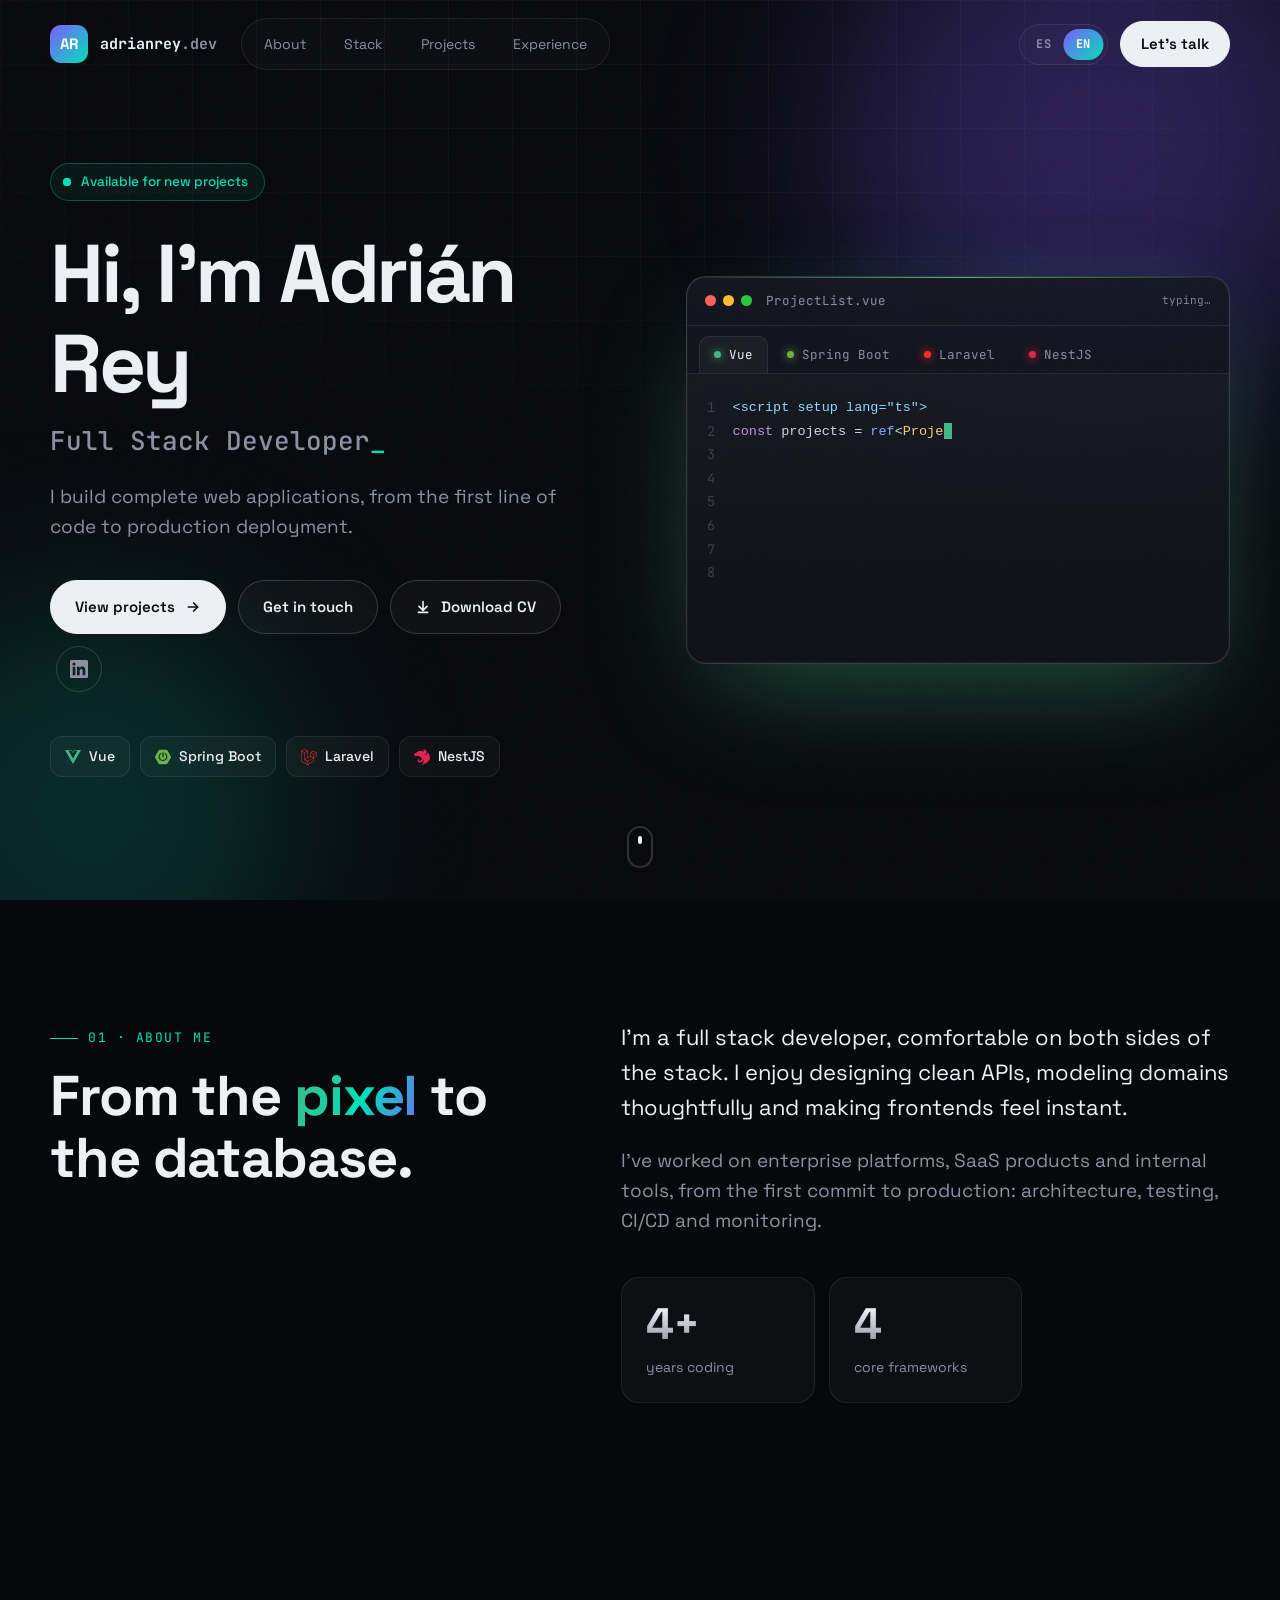
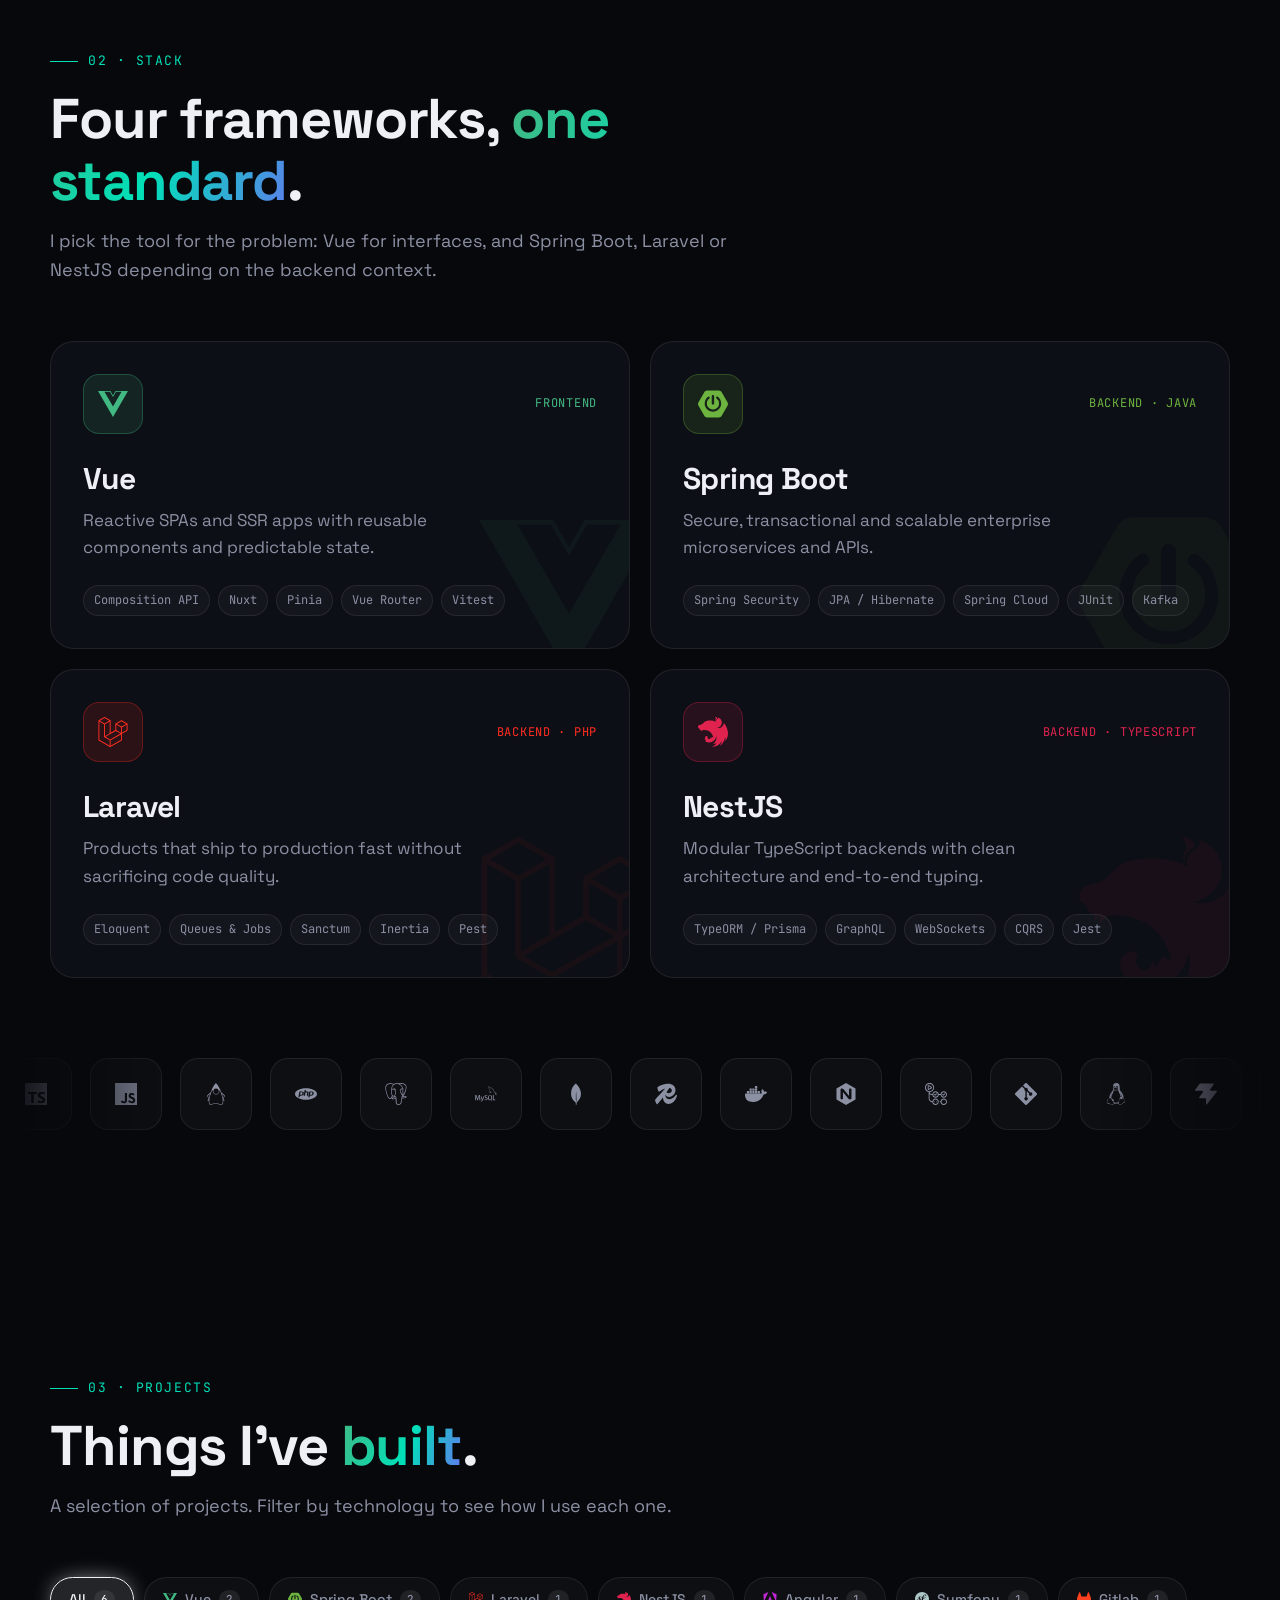
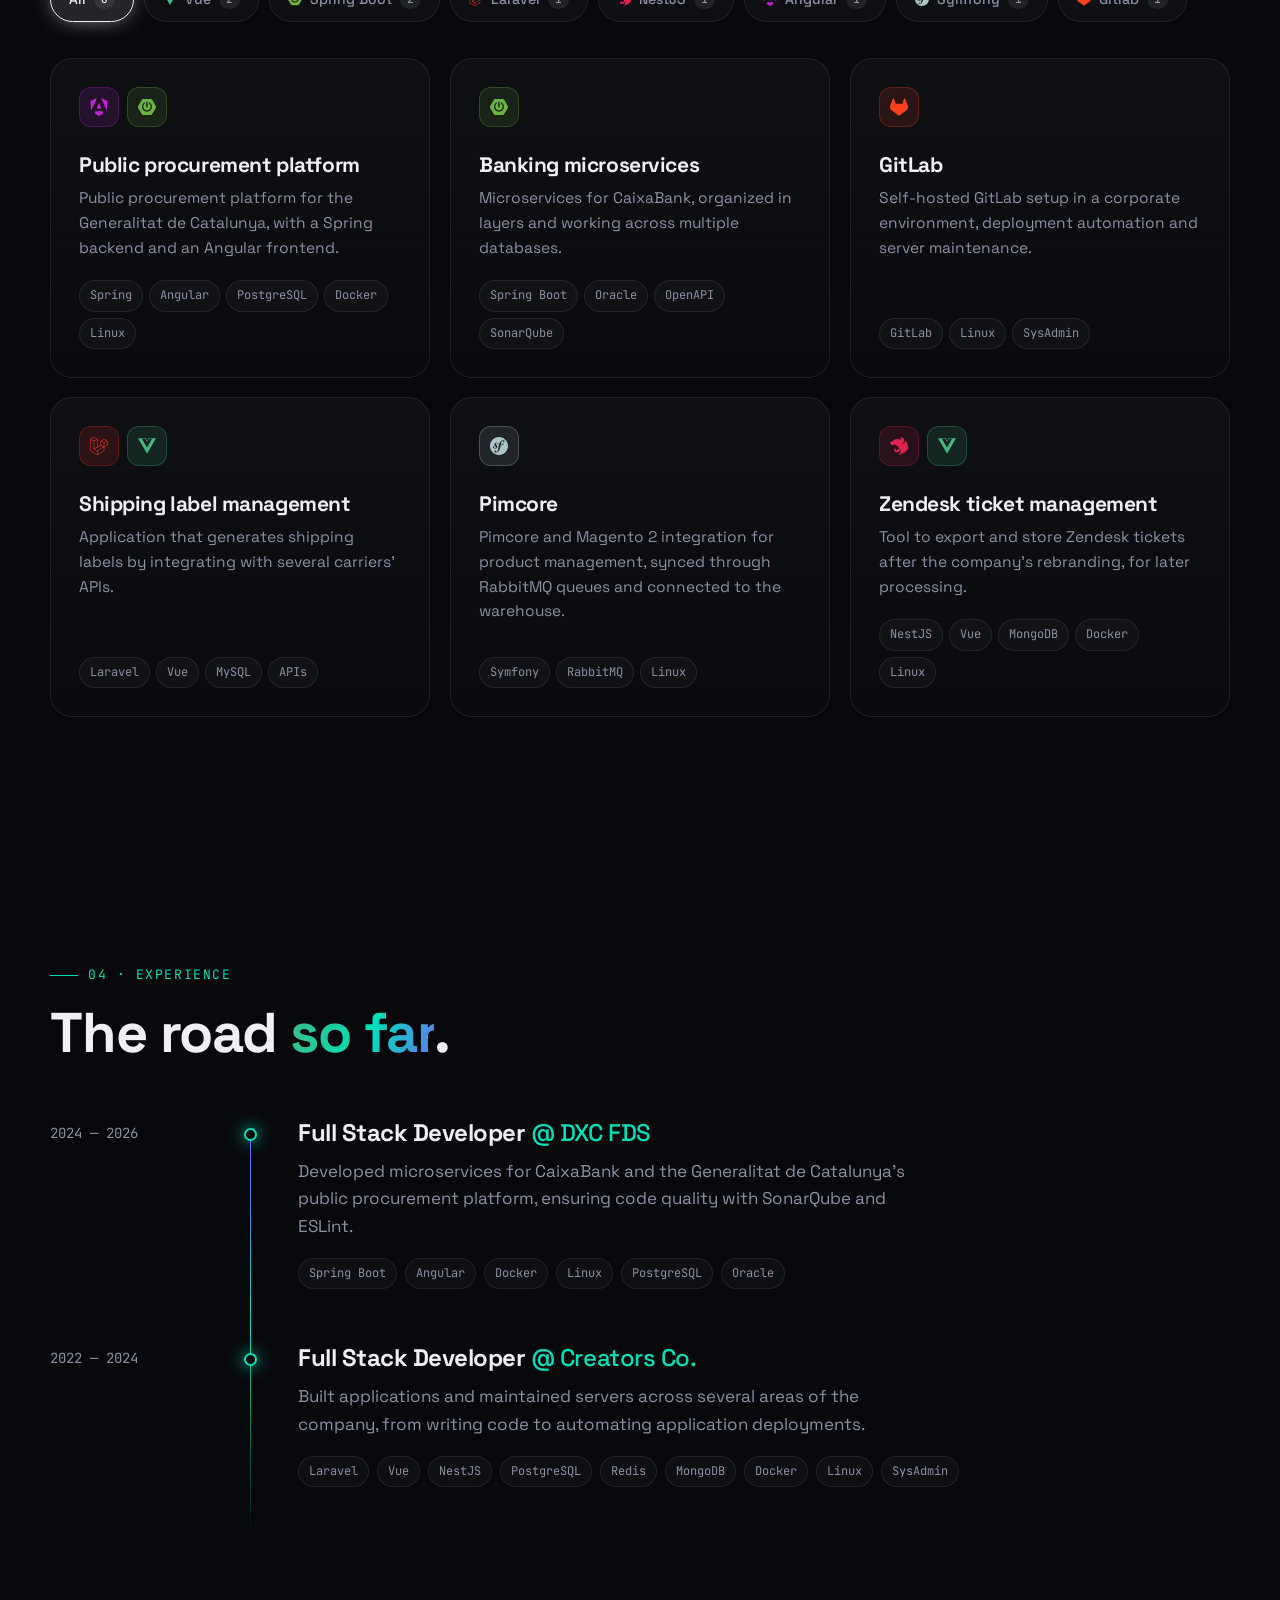
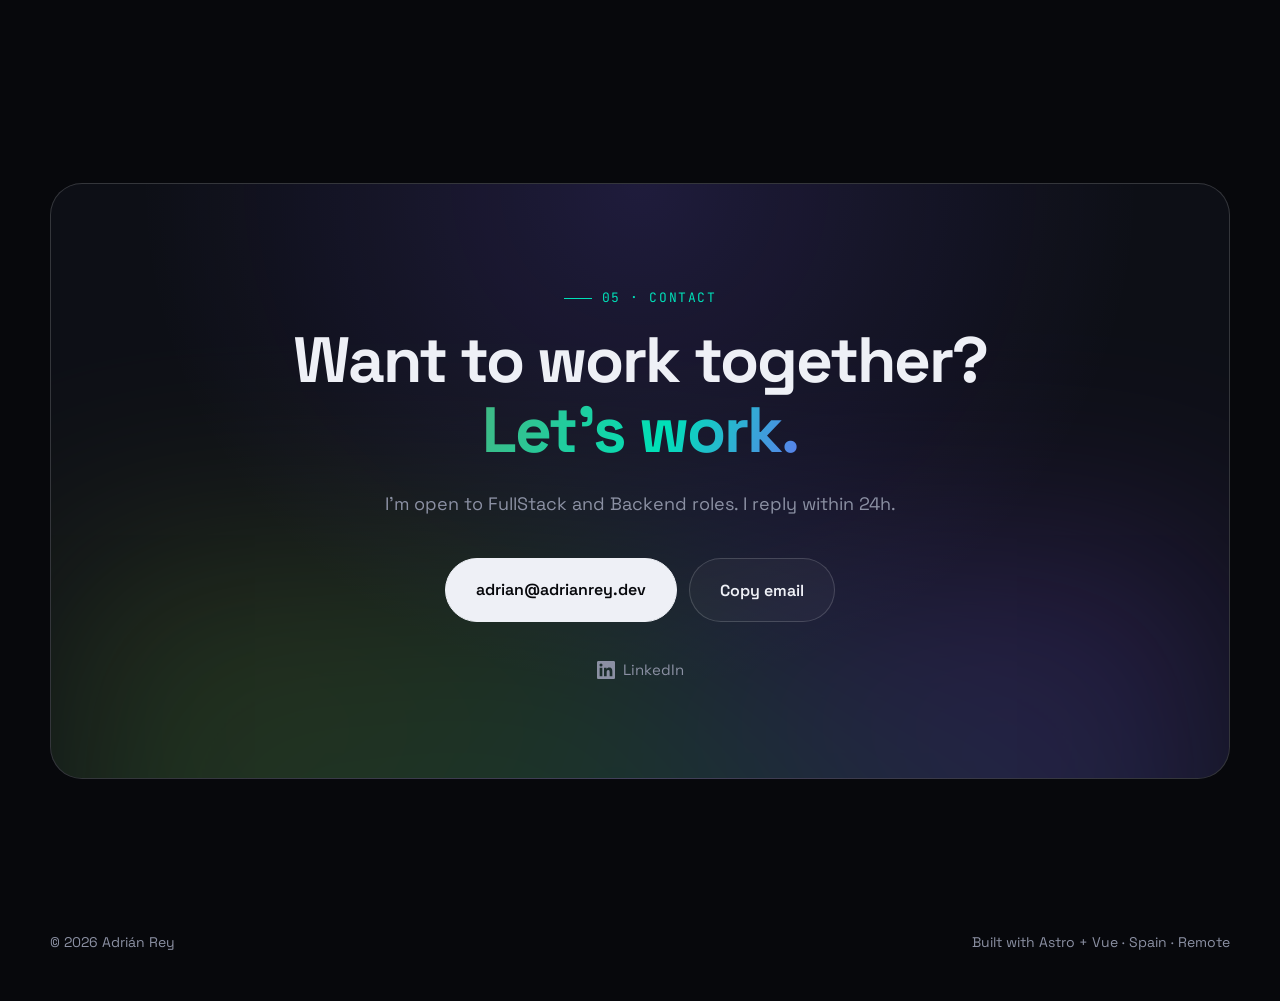
==== en/index.html @ 089e09b4 "nuevo portfolio" ====
<!DOCTYPE html><html lang="en" data-astro-cid-ju4pidww><head><meta charset="utf-8"><meta name="viewport" content="width=device-width, initial-scale=1"><meta name="description" content="I build complete web applications, from the first line of code to production deployment."><meta name="theme-color" content="#07080c"><meta property="og:title" content="Adrián Rey — Full Stack Developer"><meta property="og:description" content="I build complete web applications, from the first line of code to production deployment."><meta property="og:type" content="website"><meta property="og:locale" content="en_US"><link rel="alternate" hreflang="es" href="http://localhost:4321/"><link rel="alternate" hreflang="en" href="http://localhost:4321/en/"><link rel="alternate" hreflang="x-default" href="http://localhost:4321/"><link rel="icon" type="image/svg+xml" href="/favicon.svg"><link rel="preconnect" href="https://fonts.googleapis.com"><link rel="preconnect" href="https://fonts.gstatic.com" crossorigin><link href="https://fonts.googleapis.com/css2?family=JetBrains+Mono:wght@400;500;700&family=Space+Grotesk:wght@400;500;600;700&display=swap" rel="stylesheet"><meta name="generator" content="Astro v7.3.5"><title>Adrián Rey — Full Stack Developer</title><link rel="stylesheet" href="/_astro/_..Btr5qTK5.css"></head><body data-astro-cid-ju4pidww><div class="bg-grid" aria-hidden="true" data-astro-cid-ju4pidww></div><div class="cursor-glow" aria-hidden="true" data-astro-cid-ju4pidww></div><div class="noise" aria-hidden="true" data-astro-cid-ju4pidww></div><header class="nav" data-astro-cid-wpvy4v7s><div class="container nav-inner" data-astro-cid-wpvy4v7s><a href="#" class="logo" aria-label="Home" data-astro-cid-wpvy4v7s><span class="logo-mark" data-astro-cid-wpvy4v7s>AR</span><span class="logo-text" data-astro-cid-wpvy4v7s>adrianrey<span data-astro-cid-wpvy4v7s>.dev</span></span></a><nav data-astro-cid-wpvy4v7s><ul class="links" id="nav-links" data-astro-cid-wpvy4v7s><li data-astro-cid-wpvy4v7s><a href="#sobre-mi" data-astro-cid-wpvy4v7s>About</a></li><li data-astro-cid-wpvy4v7s><a href="#stack" data-astro-cid-wpvy4v7s>Stack</a></li><li data-astro-cid-wpvy4v7s><a href="#proyectos" data-astro-cid-wpvy4v7s>Projects</a></li><li data-astro-cid-wpvy4v7s><a href="#experiencia" data-astro-cid-wpvy4v7s>Experience</a></li><li class="mobile-cta" data-astro-cid-wpvy4v7s><a href="#contacto" data-astro-cid-wpvy4v7s>Contact</a></li></ul></nav><div class="nav-right" data-astro-cid-wpvy4v7s><div class="lang-switch" role="group" aria-label="Change language" style="--i: 1" data-astro-cid-wpvy4v7s><span class="lang-indicator" aria-hidden="true" data-astro-cid-wpvy4v7s></span><a href="/" hreflang="es" lang="es" title="Español" class="lang-option" data-astro-cid-wpvy4v7s>ES</a><a href="/en/" hreflang="en" lang="en" title="English" aria-current="true" class="lang-option active" data-astro-cid-wpvy4v7s>EN</a></div><a href="#contacto" class="btn btn-primary nav-cta" data-astro-cid-wpvy4v7s>Let&#39;s talk</a></div><button class="burger" aria-label="Open menu" aria-expanded="false" aria-controls="nav-links" data-astro-cid-wpvy4v7s><span data-astro-cid-wpvy4v7s></span><span data-astro-cid-wpvy4v7s></span></button></div></header><script type="module">var e=document.querySelector(`.nav`),t=e.querySelector(`.burger`),n=()=>e.classList.toggle(`scrolled`,window.scrollY>20);n(),window.addEventListener(`scroll`,n,{passive:!0}),t.addEventListener(`click`,()=>{let n=e.classList.toggle(`open`);t.setAttribute(`aria-expanded`,String(n))}),e.querySelectorAll(`.lang-option`).forEach(e=>e.addEventListener(`click`,()=>{location.hash&&(e.href=e.pathname+location.hash)})),e.querySelectorAll(`.links a`).forEach(n=>n.addEventListener(`click`,()=>{e.classList.remove(`open`),t.setAttribute(`aria-expanded`,`false`)}));</script><main><section class="hero" data-astro-cid-ge2uvauf><div class="orb orb-1" aria-hidden="true" data-astro-cid-ge2uvauf></div><div class="orb orb-2" aria-hidden="true" data-astro-cid-ge2uvauf></div><div class="container hero-grid" data-astro-cid-ge2uvauf><div class="hero-copy" data-astro-cid-ge2uvauf><span class="badge reveal" data-astro-cid-ge2uvauf><span class="pulse" data-astro-cid-ge2uvauf></span>Available for new projects</span><h1 class="reveal" style="--delay: .08s" data-astro-cid-ge2uvauf>Hi, I&#39;m Adrián Rey<span class="role" data-astro-cid-ge2uvauf>Full Stack Developer<span class="cursor" data-astro-cid-ge2uvauf>_</span></span></h1><p class="tagline reveal" style="--delay: .16s" data-astro-cid-ge2uvauf>I build complete web applications, from the first line of code to production deployment.</p><div class="actions reveal" style="--delay: .24s" data-astro-cid-ge2uvauf><a href="#proyectos" class="btn btn-primary" data-astro-cid-ge2uvauf>View projects<svg width="16" height="16" viewBox="0 0 24 24" fill="none" stroke="currentColor" stroke-width="2.5" stroke-linecap="round" data-astro-cid-ge2uvauf><path d="M5 12h14M13 6l6 6-6 6" data-astro-cid-ge2uvauf></path></svg></a><a href="#contacto" class="btn" data-astro-cid-ge2uvauf>Get in touch</a><a href="/cv/adrian-rey-cv-en.pdf" class="btn" download data-astro-cid-ge2uvauf><svg width="16" height="16" viewBox="0 0 24 24" fill="none" stroke="currentColor" stroke-width="2.5" stroke-linecap="round" stroke-linejoin="round" aria-hidden="true" data-astro-cid-ge2uvauf><path d="M12 4v12M6 11l6 6 6-6M5 20h14" data-astro-cid-ge2uvauf></path></svg>Download CV</a><div class="socials" data-astro-cid-ge2uvauf><a href="https://www.linkedin.com/in/adri%C3%A1n-rey-brea-9657061b1/" target="_blank" rel="noopener" aria-label="LinkedIn" class="social" data-astro-cid-ge2uvauf><svg role="img" viewBox="0 0 24 24" width="18" height="18" fill="currentColor" aria-label="LinkedIn"><title>LinkedIn</title><path d="M20.45 20.45h-3.56v-5.57c0-1.33-.02-3.04-1.85-3.04-1.85 0-2.14 1.45-2.14 2.94v5.67H9.35V9h3.41v1.56h.05c.48-.9 1.64-1.85 3.37-1.85 3.6 0 4.27 2.37 4.27 5.46v6.28ZM5.34 7.43a2.06 2.06 0 1 1 0-4.13 2.06 2.06 0 0 1 0 4.13ZM7.12 20.45H3.56V9h3.56v11.45ZM22.22 0H1.77C.79 0 0 .77 0 1.73v20.54C0 23.23.79 24 1.77 24h20.45c.98 0 1.78-.77 1.78-1.73V1.73C24 .77 23.2 0 22.22 0Z"></path></svg></a></div></div><ul class="stack-pills reveal" style="--delay: .32s" data-astro-cid-ge2uvauf><li style="--c: #42b883" data-astro-cid-ge2uvauf><svg role="img" viewBox="0 0 24 24" width="16" height="16" fill="#42b883" aria-label="Vue.js"><title>Vue.js</title><path d="M24,1.61H14.06L12,5.16,9.94,1.61H0L12,22.39ZM12,14.08,5.16,2.23H9.59L12,6.41l2.41-4.18h4.43Z"></path></svg>Vue</li><li style="--c: #6db33f" data-astro-cid-ge2uvauf><svg role="img" viewBox="0 0 24 24" width="16" height="16" fill="#6db33f" aria-label="Spring Boot"><title>Spring Boot</title><path d="m23.693 10.7058-4.73-8.1844c-.4094-.7106-1.4166-1.2942-2.2402-1.2942H7.2725c-.819 0-1.8308.5836-2.2402 1.2942L.307 10.7058c-.4095.7106-.4095 1.873 0 2.5837l4.7252 8.189c.4094.7107 1.4166 1.2943 2.2402 1.2943h9.455c.819 0 1.826-.5836 2.2402-1.2942l4.7252-8.189c.4095-.7107.4095-1.8732 0-2.5838zM10.9763 5.7547c0-.5365.4377-.9742.9742-.9742s.9742.4377.9742.9742v5.8217c0 .5366-.4377.9742-.9742.9742s-.9742-.4376-.9742-.9742zm.9742 12.4294c-3.6427 0-6.6077-2.965-6.6077-6.6077.0047-2.0896.993-4.0521 2.6685-5.304a.8657.8657 0 0 1 1.2142.1788.8657.8657 0 0 1-.1788 1.2143c-2.1602 1.6048-2.612 4.6592-1.0072 6.8194 1.6049 2.1603 4.6593 2.612 6.8195 1.0072 1.2378-.9177 1.9673-2.372 1.9673-3.9157a4.8972 4.8972 0 0 0-1.9861-3.925c-.386-.2824-.466-.8284-.1836-1.2143.2824-.386.8283-.466 1.2143-.1835 1.6895 1.2471 2.6826 3.2238 2.6873 5.3228 0 3.6474-2.965 6.6077-6.6077 6.6077z"></path></svg>Spring Boot</li><li style="--c: #ff2d20" data-astro-cid-ge2uvauf><svg role="img" viewBox="0 0 24 24" width="16" height="16" fill="#ff2d20" aria-label="Laravel"><title>Laravel</title><path d="M23.642 5.43a.364.364 0 01.014.1v5.149c0 .135-.073.26-.189.326l-4.323 2.49v4.934a.378.378 0 01-.188.326L9.93 23.949a.316.316 0 01-.066.027c-.008.002-.016.008-.024.01a.348.348 0 01-.192 0c-.011-.002-.02-.008-.03-.012-.02-.008-.042-.014-.062-.025L.533 18.755a.376.376 0 01-.189-.326V2.974c0-.033.005-.066.014-.098.003-.012.01-.02.014-.032a.369.369 0 01.023-.058c.004-.013.015-.022.023-.033l.033-.045c.012-.01.025-.018.037-.027.014-.012.027-.024.041-.034H.53L5.043.05a.375.375 0 01.375 0L9.93 2.647h.002c.015.01.027.021.04.033l.038.027c.013.014.02.03.033.045.008.011.02.021.025.033.01.02.017.038.024.058.003.011.01.021.013.032.01.031.014.064.014.098v9.652l3.76-2.164V5.527c0-.033.004-.066.013-.098.003-.01.01-.02.013-.032a.487.487 0 01.024-.059c.007-.012.018-.02.025-.033.012-.015.021-.03.033-.043.012-.012.025-.02.037-.028.014-.01.026-.023.041-.032h.001l4.513-2.598a.375.375 0 01.375 0l4.513 2.598c.016.01.027.021.042.031.012.01.025.018.036.028.013.014.022.03.034.044.008.012.019.021.024.033.011.02.018.04.024.06.006.01.012.021.015.032zm-.74 5.032V6.179l-1.578.908-2.182 1.256v4.283zm-4.51 7.75v-4.287l-2.147 1.225-6.126 3.498v4.325zM1.093 3.624v14.588l8.273 4.761v-4.325l-4.322-2.445-.002-.003H5.04c-.014-.01-.025-.021-.04-.031-.011-.01-.024-.018-.035-.027l-.001-.002c-.013-.012-.021-.025-.031-.04-.01-.011-.021-.022-.028-.036h-.002c-.008-.014-.013-.031-.02-.047-.006-.016-.014-.027-.018-.043a.49.49 0 01-.008-.057c-.002-.014-.006-.027-.006-.041V5.789l-2.18-1.257zM5.23.81L1.47 2.974l3.76 2.164 3.758-2.164zm1.956 13.505l2.182-1.256V3.624l-1.58.91-2.182 1.255v9.435zm11.581-10.95l-3.76 2.163 3.76 2.163 3.759-2.164zm-.376 4.978L16.21 7.087 14.63 6.18v4.283l2.182 1.256 1.58.908zm-8.65 9.654l5.514-3.148 2.756-1.572-3.757-2.163-4.323 2.489-3.941 2.27z"></path></svg>Laravel</li><li style="--c: #e0234e" data-astro-cid-ge2uvauf><svg role="img" viewBox="0 0 24 24" width="16" height="16" fill="#e0234e" aria-label="NestJS"><title>NestJS</title><path d="M14.131.047c-.173 0-.334.037-.483.087.316.21.49.49.576.806.007.043.019.074.025.117a.681.681 0 0 1 .013.112c.024.545-.143.614-.26.936-.18.415-.13.861.086 1.22a.74.74 0 0 0 .074.137c-.235-1.568 1.073-1.803 1.314-2.293.019-.428-.334-.713-.613-.911a1.37 1.37 0 0 0-.732-.21zM16.102.4c-.024.143-.006.106-.012.18-.006.05-.006.112-.012.161-.013.05-.025.1-.044.149-.012.05-.03.1-.05.149l-.067.142c-.02.025-.031.05-.05.075l-.037.055a2.152 2.152 0 0 1-.093.124c-.037.038-.068.081-.112.112v.006c-.037.031-.074.068-.118.1-.13.099-.278.173-.415.266-.043.03-.087.056-.124.093a.906.906 0 0 0-.118.099c-.043.037-.074.074-.111.118-.031.037-.068.08-.093.124a1.582 1.582 0 0 0-.087.13c-.025.05-.043.093-.068.142-.019.05-.037.093-.05.143a2.007 2.007 0 0 0-.043.155c-.006.025-.006.056-.012.08-.007.025-.007.05-.013.075 0 .05-.006.105-.006.155 0 .037 0 .074.006.111 0 .05.006.1.019.155.006.05.018.1.03.15.02.049.032.098.05.148.013.03.031.062.044.087l-1.426-.552c-.241-.068-.477-.13-.719-.186l-.39-.093c-.372-.074-.75-.13-1.128-.167-.013 0-.019-.006-.031-.006A11.082 11.082 0 0 0 8.9 2.855c-.378.025-.756.074-1.134.136a12.45 12.45 0 0 0-.837.174l-.279.074c-.092.037-.18.08-.266.118l-.205.093c-.012.006-.024.006-.03.012-.063.031-.118.056-.174.087a2.738 2.738 0 0 0-.236.118c-.043.018-.086.043-.124.062a.559.559 0 0 1-.055.03c-.056.032-.112.063-.162.094a1.56 1.56 0 0 0-.148.093c-.044.03-.087.055-.124.086-.006.007-.013.007-.019.013-.037.025-.08.056-.118.087l-.012.012-.093.074c-.012.007-.025.019-.037.025-.031.025-.062.056-.093.08-.006.013-.019.02-.025.025-.037.038-.074.069-.111.106-.007 0-.007.006-.013.012a1.742 1.742 0 0 0-.111.106c-.007.006-.007.012-.013.012a1.454 1.454 0 0 0-.093.1c-.012.012-.03.024-.043.036a1.374 1.374 0 0 1-.106.112c-.006.012-.018.019-.024.03-.05.05-.093.1-.143.15l-.018.018c-.1.106-.205.211-.317.304-.111.1-.229.192-.347.273a3.777 3.777 0 0 1-.762.421c-.13.056-.267.106-.403.149-.26.056-.527.161-.756.18-.05 0-.105.012-.155.018l-.155.037-.149.056c-.05.019-.099.044-.148.068-.044.031-.093.056-.137.087a1.011 1.011 0 0 0-.124.106c-.043.03-.087.074-.124.111-.037.043-.074.08-.105.124-.031.05-.068.093-.093.143a1.092 1.092 0 0 0-.087.142c-.025.056-.05.106-.068.161-.019.05-.037.106-.056.161-.012.05-.025.1-.03.15 0 .005-.007.012-.007.018-.012.056-.012.13-.019.167C.006 7.95 0 7.986 0 8.03a.657.657 0 0 0 .074.31v.006c.019.037.044.075.069.112.024.037.05.074.08.111.031.031.068.069.106.1a.906.906 0 0 0 .117.099c.149.13.186.173.378.272.031.019.062.031.1.05.006 0 .012.006.018.006 0 .013 0 .019.006.031a1.272 1.272 0 0 0 .08.298c.02.037.032.074.05.111.007.013.013.025.02.031.024.05.049.093.073.137l.093.13c.031.037.069.08.106.118.037.037.074.068.118.105 0 0 .006.006.012.006.037.031.074.062.112.087a.986.986 0 0 0 .136.08c.043.025.093.05.142.069a.73.73 0 0 0 .124.043c.007.006.013.006.025.012.025.007.056.013.08.019-.018.335-.024.65.026.762.055.124.328-.254.6-.688-.036.428-.061.93 0 1.079.069.155.44-.329.763-.862 4.395-1.016 8.405 2.02 8.826 6.31-.08-.67-.905-1.041-1.283-.948-.186.458-.502 1.047-1.01 1.413.043-.41.025-.83-.062-1.24a4.009 4.009 0 0 1-.769 1.562c-.588.043-1.177-.242-1.487-.67-.025-.018-.031-.055-.05-.08-.018-.043-.037-.087-.05-.13a.515.515 0 0 1-.037-.13c-.006-.044-.006-.087-.006-.137v-.093a.992.992 0 0 1 .031-.13c.013-.043.025-.086.044-.13.024-.043.043-.087.074-.13.105-.298.105-.54-.087-.682a.706.706 0 0 0-.118-.062c-.024-.006-.055-.018-.08-.025l-.05-.018a.847.847 0 0 0-.13-.031.472.472 0 0 0-.13-.019 1.01 1.01 0 0 0-.136-.012c-.031 0-.062.006-.093.006a.484.484 0 0 0-.137.019c-.043.006-.086.012-.13.024a1.068 1.068 0 0 0-.13.044c-.043.018-.08.037-.124.056-.037.018-.074.043-.118.062-1.444.942-.582 3.148.403 3.787-.372.068-.75.148-.855.229l-.013.012c.267.161.546.298.837.416.397.13.818.247 1.004.297v.006a5.996 5.996 0 0 0 1.562.112c2.746-.192 4.996-2.281 5.405-5.033l.037.161c.019.112.043.23.056.347v.006c.012.056.018.112.025.162v.024c.006.056.012.112.012.162.006.068.012.136.012.204v.1c0 .03.007.067.007.098 0 .038-.007.075-.007.112v.087c0 .043-.006.08-.006.124 0 .025 0 .05-.006.08 0 .044-.006.087-.006.137-.006.018-.006.037-.006.055l-.02.143c0 .019 0 .037-.005.056-.007.062-.019.118-.025.18v.012l-.037.174v.018l-.037.167c0 .007-.007.02-.007.025a1.663 1.663 0 0 1-.043.168v.018c-.019.062-.037.118-.05.174-.006.006-.006.012-.006.012l-.056.186c-.024.062-.043.118-.068.18-.025.062-.043.124-.068.18-.025.062-.05.117-.074.18h-.007c-.024.055-.05.117-.08.173a.302.302 0 0 1-.019.043c-.006.006-.006.013-.012.019a5.867 5.867 0 0 1-1.742 2.082c-.05.031-.099.069-.149.106-.012.012-.03.018-.043.03a2.603 2.603 0 0 1-.136.094l.018.037h.007l.26-.037h.006c.161-.025.322-.056.483-.087.044-.006.093-.019.137-.031l.087-.019c.043-.006.086-.018.13-.024.037-.013.074-.02.111-.031.62-.15 1.221-.354 1.798-.595a9.926 9.926 0 0 1-3.85 3.142c.714-.05 1.426-.167 2.114-.366a9.903 9.903 0 0 0 5.857-4.68 9.893 9.893 0 0 1-1.667 3.986 9.758 9.758 0 0 0 1.655-1.376 9.824 9.824 0 0 0 2.61-5.268c.21.98.272 1.99.18 2.987 4.474-6.241.371-12.712-1.346-14.416-.006-.013-.012-.019-.012-.031-.006.006-.006.006-.006.012 0-.006 0-.006-.007-.012 0 .074-.006.148-.012.223a8.34 8.34 0 0 1-.062.415c-.03.136-.068.273-.105.41-.044.13-.093.266-.15.396a5.322 5.322 0 0 1-.185.378 4.735 4.735 0 0 1-.477.688c-.093.111-.192.21-.292.31a3.994 3.994 0 0 1-.18.155l-.142.124a3.459 3.459 0 0 1-.347.241 4.295 4.295 0 0 1-.366.211c-.13.062-.26.118-.39.174a4.364 4.364 0 0 1-.818.223c-.143.025-.285.037-.422.05a4.914 4.914 0 0 1-.297.012 4.66 4.66 0 0 1-.422-.025 3.137 3.137 0 0 1-.421-.062 3.136 3.136 0 0 1-.415-.105h-.007c.137-.013.273-.025.41-.05a4.493 4.493 0 0 0 .818-.223c.136-.05.266-.112.39-.174.13-.062.248-.13.372-.204.118-.08.235-.161.347-.248.112-.087.217-.18.316-.279.105-.093.198-.198.291-.304.093-.111.18-.223.26-.334.013-.019.026-.044.038-.062.062-.1.124-.199.18-.298a4.272 4.272 0 0 0 .334-.775c.044-.13.075-.266.106-.403.025-.142.05-.278.062-.415.012-.142.025-.285.025-.421 0-.1-.007-.199-.013-.298a6.726 6.726 0 0 0-.05-.415 4.493 4.493 0 0 0-.092-.415c-.044-.13-.087-.267-.137-.397-.05-.13-.111-.26-.173-.384-.069-.124-.137-.248-.211-.366a6.843 6.843 0 0 0-.248-.34c-.093-.106-.186-.212-.285-.317a3.878 3.878 0 0 0-.161-.155c-.28-.217-.57-.421-.862-.607a1.154 1.154 0 0 0-.124-.062 2.415 2.415 0 0 0-.589-.26Z"></path></svg>NestJS</li></ul></div><div class="hero-terminal reveal" style="--delay: .2s" data-astro-cid-ge2uvauf><style>astro-island,astro-slot,astro-static-slot{display:contents}</style><script>(()=>{var e=async t=>{await(await t())()};(self.Astro||(self.Astro={})).load=e;window.dispatchEvent(new Event("astro:load"));})();</script><script>(()=>{var g=Object.defineProperty;var w=(a,s,c)=>s in a?g(a,s,{enumerable:!0,configurable:!0,writable:!0,value:c}):a[s]=c;var l=(a,s,c)=>w(a,typeof s!="symbol"?s+"":s,c);var E=new Set(["__proto__","constructor","prototype"]);{let a={0:t=>y(t),1:t=>c(t),2:t=>new RegExp(t),3:t=>new Date(t),4:t=>new Map(c(t)),5:t=>new Set(c(t)),6:t=>BigInt(t),7:t=>new URL(t),8:t=>new Uint8Array(t),9:t=>new Uint16Array(t),10:t=>new Uint32Array(t),11:t=>Number.POSITIVE_INFINITY*t},s=t=>{let[p,e]=t;return p in a?a[p](e):void 0},c=t=>t.map(s),y=t=>typeof t!="object"||t===null?t:Object.fromEntries(Object.entries(t).map(([p,e])=>[p,s(e)]));class f extends HTMLElement{constructor(){super(...arguments);l(this,"Component");l(this,"hydrator");l(this,"hydrate",async()=>{var b;if(!this.hydrator||!this.isConnected)return;let e=(b=this.parentElement)==null?void 0:b.closest("astro-island[ssr]");if(e){e.addEventListener("astro:hydrate",this.hydrate,{once:!0});return}let r=this.querySelectorAll("astro-slot"),n={},d=this.querySelectorAll("template[data-astro-template]");for(let o of d){let i=o.closest(this.tagName);i!=null&&i.isSameNode(this)&&(n[o.getAttribute("data-astro-template")||"default"]=o.innerHTML,o.remove())}for(let o of r){let i=o.closest(this.tagName);i!=null&&i.isSameNode(this)&&(n[o.getAttribute("name")||"default"]=o.innerHTML)}let u;try{u=this.hasAttribute("props")?y(JSON.parse(this.getAttribute("props"))):{}}catch(o){let i=this.getAttribute("component-url")||"<unknown>",v=this.getAttribute("component-export");throw v&&(i+=` (export ${v})`),console.error(`[hydrate] Error parsing props for component ${i}`,this.getAttribute("props"),o),o}let h;await this.hydrator(this)(this.Component,u,n,{client:this.getAttribute("client")}),this.removeAttribute("ssr"),this.dispatchEvent(new CustomEvent("astro:hydrate"))});l(this,"unmount",()=>{this.isConnected||this.dispatchEvent(new CustomEvent("astro:unmount"))})}disconnectedCallback(){document.removeEventListener("astro:after-swap",this.unmount),document.addEventListener("astro:after-swap",this.unmount,{once:!0})}connectedCallback(){if(!this.hasAttribute("await-children")||document.readyState==="interactive"||document.readyState==="complete")this.childrenConnectedCallback();else{let e=()=>{document.removeEventListener("DOMContentLoaded",e),r.disconnect(),this.childrenConnectedCallback()},r=new MutationObserver(()=>{var n;((n=this.lastChild)==null?void 0:n.nodeType)===Node.COMMENT_NODE&&this.lastChild.nodeValue==="astro:end"&&(this.lastChild.remove(),e())});r.observe(this,{childList:!0}),document.addEventListener("DOMContentLoaded",e)}}async childrenConnectedCallback(){let e=this.getAttribute("before-hydration-url");e&&await import(e),this.start()}getRetryImportUrl(e){let r=new URL(e,document.baseURI);return r.searchParams.set("astro-retry",Date.now().toString()),r.toString()}async importWithRetry(e){try{return await import(e)}catch(r){return await new Promise(n=>setTimeout(n,1e3)),import(this.getRetryImportUrl(e))}}handleHydrationError(e){let r=this.getAttribute("component-url"),n=new CustomEvent("astro:hydration-error",{cancelable:!0,bubbles:!0,composed:!0,detail:{error:e,componentUrl:r}});this.dispatchEvent(n)&&console.error(`[astro-island] Error hydrating ${r}`,e)}async start(){let e=JSON.parse(this.getAttribute("opts")),r=this.getAttribute("client");if(Astro[r]===void 0){window.addEventListener(`astro:${r}`,()=>this.start(),{once:!0});return}try{await Astro[r](async()=>{let n=this.getAttribute("renderer-url");try{let[d,{default:u}]=await Promise.all([this.importWithRetry(this.getAttribute("component-url")),n?this.importWithRetry(n):Promise.resolve({default:()=>()=>{}})]),h=this.getAttribute("component-export")||"default";if(h.includes(".")){this.Component=d;for(let m of h.split(".")){if(E.has(m)||!this.Component||typeof this.Component!="object"&&typeof this.Component!="function"||!Object.hasOwn(this.Component,m))throw new Error(`Invalid component export path: ${h}`);this.Component=this.Component[m]}}else{if(E.has(h))throw new Error(`Invalid component export path: ${h}`);this.Component=d[h]}return this.hydrator=u,this.hydrate}catch(d){return this.handleHydrationError(d),()=>{}}},e,this)}catch(n){this.handleHydrationError(n)}}attributeChangedCallback(){this.hydrate()}}l(f,"observedAttributes",["props"]),customElements.get("astro-island")||customElements.define("astro-island",f)}})();</script><astro-island uid="ZhdkiL" prefix="s0" component-url="/_astro/HeroTerminal.C2VEROm4.js" component-export="default" renderer-url="/_astro/client.8ZvVcw7B.js" props="{&quot;labels&quot;:[0,{&quot;typing&quot;:[0,&quot;typing…&quot;],&quot;done&quot;:[0,&quot;compiled ✓&quot;]}],&quot;data-astro-cid-ge2uvauf&quot;:[0,true]}" ssr client="load" opts="{&quot;name&quot;:&quot;HeroTerminal&quot;,&quot;value&quot;:true}" await-children><div class="terminal" style="--tc:#42b883;" data-astro-cid-ge2uvauf="true" data-v-72a87ea1><div class="term-bar" data-v-72a87ea1><div class="dots" data-v-72a87ea1><span data-v-72a87ea1></span><span data-v-72a87ea1></span><span data-v-72a87ea1></span></div><span class="file" data-v-72a87ea1>ProjectList.vue</span><span class="live status" data-v-72a87ea1>typing…</span></div><div class="tabs" role="tablist" data-v-72a87ea1><!--[--><button role="tab" aria-selected="true" class="on" style="--c:#42b883;" data-v-72a87ea1><span class="tab-dot" data-v-72a87ea1></span>Vue</button><button role="tab" aria-selected="false" class="" style="--c:#6db33f;" data-v-72a87ea1><span class="tab-dot" data-v-72a87ea1></span>Spring Boot</button><button role="tab" aria-selected="false" class="" style="--c:#ff2d20;" data-v-72a87ea1><span class="tab-dot" data-v-72a87ea1></span>Laravel</button><button role="tab" aria-selected="false" class="" style="--c:#e0234e;" data-v-72a87ea1><span class="tab-dot" data-v-72a87ea1></span>NestJS</button><!--]--></div><div class="code" data-v-72a87ea1><div class="gutter" aria-hidden="true" data-v-72a87ea1><!--[--><span data-v-72a87ea1>1</span><span data-v-72a87ea1>2</span><span data-v-72a87ea1>3</span><span data-v-72a87ea1>4</span><span data-v-72a87ea1>5</span><span data-v-72a87ea1>6</span><span data-v-72a87ea1>7</span><span data-v-72a87ea1>8</span><!--]--></div><pre data-v-72a87ea1><code data-v-72a87ea1><!--[--><!--]--><span class="caret" data-v-72a87ea1></span></code></pre></div></div><!--astro:end--></astro-island></div></div><a href="#sobre-mi" class="scroll-hint" aria-label="Scroll down" data-astro-cid-ge2uvauf><span data-astro-cid-ge2uvauf></span></a></section><section id="sobre-mi" data-astro-cid-oxgmilyn><div class="container about" data-astro-cid-oxgmilyn><div class="reveal" data-astro-cid-oxgmilyn><span class="eyebrow" data-astro-cid-oxgmilyn>01 · About me</span><h2 class="section-title" data-astro-cid-oxgmilyn>From the <span class="gradient-text" data-astro-cid-oxgmilyn>pixel</span> to the database.</h2></div><div class="about-body" data-astro-cid-oxgmilyn><p class="reveal" style="--delay: 0.08s" data-astro-cid-oxgmilyn>I&#39;m a full stack developer, comfortable on both sides of the stack. I enjoy designing clean APIs, modeling domains thoughtfully and making frontends feel instant.</p><p class="reveal" style="--delay: 0.16s" data-astro-cid-oxgmilyn>I&#39;ve worked on enterprise platforms, SaaS products and internal tools, from the first commit to production: architecture, testing, CI/CD and monitoring.</p><dl class="stats" data-astro-cid-oxgmilyn><div class="stat reveal" style="--delay: 0.2s" data-astro-cid-oxgmilyn><dt data-astro-cid-oxgmilyn>years coding</dt><dd data-astro-cid-oxgmilyn>4+</dd></div><div class="stat reveal" style="--delay: 0.30000000000000004s" data-astro-cid-oxgmilyn><dt data-astro-cid-oxgmilyn>core frameworks</dt><dd data-astro-cid-oxgmilyn>4</dd></div></dl></div></div></section><section id="stack" data-astro-cid-u256hdza><div class="container" data-astro-cid-u256hdza><div class="section-head reveal" data-astro-cid-u256hdza><span class="eyebrow" data-astro-cid-u256hdza>02 · Stack</span><h2 class="section-title" data-astro-cid-u256hdza>Four frameworks, <span class="gradient-text" data-astro-cid-u256hdza>one standard</span>.</h2><p class="section-sub" data-astro-cid-u256hdza>I pick the tool for the problem: Vue for interfaces, and Spring Boot, Laravel or NestJS depending on the backend context.</p></div><div class="cards" data-astro-cid-u256hdza><article class="card reveal" style="--c: #42b883; --delay: 0s" data-astro-cid-u256hdza><div class="card-glow" aria-hidden="true" data-astro-cid-u256hdza></div><div class="card-top" data-astro-cid-u256hdza><div class="icon-box" data-astro-cid-u256hdza><svg role="img" viewBox="0 0 24 24" width="30" height="30" fill="#42b883" aria-label="Vue.js"><title>Vue.js</title><path d="M24,1.61H14.06L12,5.16,9.94,1.61H0L12,22.39ZM12,14.08,5.16,2.23H9.59L12,6.41l2.41-4.18h4.43Z"></path></svg></div><span class="layer" data-astro-cid-u256hdza>Frontend</span></div><h3 data-astro-cid-u256hdza>Vue</h3><p data-astro-cid-u256hdza>Reactive SPAs and SSR apps with reusable components and predictable state.</p><ul data-astro-cid-u256hdza><li class="chip" data-astro-cid-u256hdza>Composition API</li><li class="chip" data-astro-cid-u256hdza>Nuxt</li><li class="chip" data-astro-cid-u256hdza>Pinia</li><li class="chip" data-astro-cid-u256hdza>Vue Router</li><li class="chip" data-astro-cid-u256hdza>Vitest</li></ul><svg role="img" viewBox="0 0 24 24" width="180" height="180" class="watermark" fill="#42b883" aria-label="Vue.js"><title>Vue.js</title><path d="M24,1.61H14.06L12,5.16,9.94,1.61H0L12,22.39ZM12,14.08,5.16,2.23H9.59L12,6.41l2.41-4.18h4.43Z"></path></svg></article><article class="card reveal" style="--c: #6db33f; --delay: 0.08s" data-astro-cid-u256hdza><div class="card-glow" aria-hidden="true" data-astro-cid-u256hdza></div><div class="card-top" data-astro-cid-u256hdza><div class="icon-box" data-astro-cid-u256hdza><svg role="img" viewBox="0 0 24 24" width="30" height="30" fill="#6db33f" aria-label="Spring Boot"><title>Spring Boot</title><path d="m23.693 10.7058-4.73-8.1844c-.4094-.7106-1.4166-1.2942-2.2402-1.2942H7.2725c-.819 0-1.8308.5836-2.2402 1.2942L.307 10.7058c-.4095.7106-.4095 1.873 0 2.5837l4.7252 8.189c.4094.7107 1.4166 1.2943 2.2402 1.2943h9.455c.819 0 1.826-.5836 2.2402-1.2942l4.7252-8.189c.4095-.7107.4095-1.8732 0-2.5838zM10.9763 5.7547c0-.5365.4377-.9742.9742-.9742s.9742.4377.9742.9742v5.8217c0 .5366-.4377.9742-.9742.9742s-.9742-.4376-.9742-.9742zm.9742 12.4294c-3.6427 0-6.6077-2.965-6.6077-6.6077.0047-2.0896.993-4.0521 2.6685-5.304a.8657.8657 0 0 1 1.2142.1788.8657.8657 0 0 1-.1788 1.2143c-2.1602 1.6048-2.612 4.6592-1.0072 6.8194 1.6049 2.1603 4.6593 2.612 6.8195 1.0072 1.2378-.9177 1.9673-2.372 1.9673-3.9157a4.8972 4.8972 0 0 0-1.9861-3.925c-.386-.2824-.466-.8284-.1836-1.2143.2824-.386.8283-.466 1.2143-.1835 1.6895 1.2471 2.6826 3.2238 2.6873 5.3228 0 3.6474-2.965 6.6077-6.6077 6.6077z"></path></svg></div><span class="layer" data-astro-cid-u256hdza>Backend · Java</span></div><h3 data-astro-cid-u256hdza>Spring Boot</h3><p data-astro-cid-u256hdza>Secure, transactional and scalable enterprise microservices and APIs.</p><ul data-astro-cid-u256hdza><li class="chip" data-astro-cid-u256hdza>Spring Security</li><li class="chip" data-astro-cid-u256hdza>JPA / Hibernate</li><li class="chip" data-astro-cid-u256hdza>Spring Cloud</li><li class="chip" data-astro-cid-u256hdza>JUnit</li><li class="chip" data-astro-cid-u256hdza>Kafka</li></ul><svg role="img" viewBox="0 0 24 24" width="180" height="180" class="watermark" fill="#6db33f" aria-label="Spring Boot"><title>Spring Boot</title><path d="m23.693 10.7058-4.73-8.1844c-.4094-.7106-1.4166-1.2942-2.2402-1.2942H7.2725c-.819 0-1.8308.5836-2.2402 1.2942L.307 10.7058c-.4095.7106-.4095 1.873 0 2.5837l4.7252 8.189c.4094.7107 1.4166 1.2943 2.2402 1.2943h9.455c.819 0 1.826-.5836 2.2402-1.2942l4.7252-8.189c.4095-.7107.4095-1.8732 0-2.5838zM10.9763 5.7547c0-.5365.4377-.9742.9742-.9742s.9742.4377.9742.9742v5.8217c0 .5366-.4377.9742-.9742.9742s-.9742-.4376-.9742-.9742zm.9742 12.4294c-3.6427 0-6.6077-2.965-6.6077-6.6077.0047-2.0896.993-4.0521 2.6685-5.304a.8657.8657 0 0 1 1.2142.1788.8657.8657 0 0 1-.1788 1.2143c-2.1602 1.6048-2.612 4.6592-1.0072 6.8194 1.6049 2.1603 4.6593 2.612 6.8195 1.0072 1.2378-.9177 1.9673-2.372 1.9673-3.9157a4.8972 4.8972 0 0 0-1.9861-3.925c-.386-.2824-.466-.8284-.1836-1.2143.2824-.386.8283-.466 1.2143-.1835 1.6895 1.2471 2.6826 3.2238 2.6873 5.3228 0 3.6474-2.965 6.6077-6.6077 6.6077z"></path></svg></article><article class="card reveal" style="--c: #ff2d20; --delay: 0.16s" data-astro-cid-u256hdza><div class="card-glow" aria-hidden="true" data-astro-cid-u256hdza></div><div class="card-top" data-astro-cid-u256hdza><div class="icon-box" data-astro-cid-u256hdza><svg role="img" viewBox="0 0 24 24" width="30" height="30" fill="#ff2d20" aria-label="Laravel"><title>Laravel</title><path d="M23.642 5.43a.364.364 0 01.014.1v5.149c0 .135-.073.26-.189.326l-4.323 2.49v4.934a.378.378 0 01-.188.326L9.93 23.949a.316.316 0 01-.066.027c-.008.002-.016.008-.024.01a.348.348 0 01-.192 0c-.011-.002-.02-.008-.03-.012-.02-.008-.042-.014-.062-.025L.533 18.755a.376.376 0 01-.189-.326V2.974c0-.033.005-.066.014-.098.003-.012.01-.02.014-.032a.369.369 0 01.023-.058c.004-.013.015-.022.023-.033l.033-.045c.012-.01.025-.018.037-.027.014-.012.027-.024.041-.034H.53L5.043.05a.375.375 0 01.375 0L9.93 2.647h.002c.015.01.027.021.04.033l.038.027c.013.014.02.03.033.045.008.011.02.021.025.033.01.02.017.038.024.058.003.011.01.021.013.032.01.031.014.064.014.098v9.652l3.76-2.164V5.527c0-.033.004-.066.013-.098.003-.01.01-.02.013-.032a.487.487 0 01.024-.059c.007-.012.018-.02.025-.033.012-.015.021-.03.033-.043.012-.012.025-.02.037-.028.014-.01.026-.023.041-.032h.001l4.513-2.598a.375.375 0 01.375 0l4.513 2.598c.016.01.027.021.042.031.012.01.025.018.036.028.013.014.022.03.034.044.008.012.019.021.024.033.011.02.018.04.024.06.006.01.012.021.015.032zm-.74 5.032V6.179l-1.578.908-2.182 1.256v4.283zm-4.51 7.75v-4.287l-2.147 1.225-6.126 3.498v4.325zM1.093 3.624v14.588l8.273 4.761v-4.325l-4.322-2.445-.002-.003H5.04c-.014-.01-.025-.021-.04-.031-.011-.01-.024-.018-.035-.027l-.001-.002c-.013-.012-.021-.025-.031-.04-.01-.011-.021-.022-.028-.036h-.002c-.008-.014-.013-.031-.02-.047-.006-.016-.014-.027-.018-.043a.49.49 0 01-.008-.057c-.002-.014-.006-.027-.006-.041V5.789l-2.18-1.257zM5.23.81L1.47 2.974l3.76 2.164 3.758-2.164zm1.956 13.505l2.182-1.256V3.624l-1.58.91-2.182 1.255v9.435zm11.581-10.95l-3.76 2.163 3.76 2.163 3.759-2.164zm-.376 4.978L16.21 7.087 14.63 6.18v4.283l2.182 1.256 1.58.908zm-8.65 9.654l5.514-3.148 2.756-1.572-3.757-2.163-4.323 2.489-3.941 2.27z"></path></svg></div><span class="layer" data-astro-cid-u256hdza>Backend · PHP</span></div><h3 data-astro-cid-u256hdza>Laravel</h3><p data-astro-cid-u256hdza>Products that ship to production fast without sacrificing code quality.</p><ul data-astro-cid-u256hdza><li class="chip" data-astro-cid-u256hdza>Eloquent</li><li class="chip" data-astro-cid-u256hdza>Queues &amp; Jobs</li><li class="chip" data-astro-cid-u256hdza>Sanctum</li><li class="chip" data-astro-cid-u256hdza>Inertia</li><li class="chip" data-astro-cid-u256hdza>Pest</li></ul><svg role="img" viewBox="0 0 24 24" width="180" height="180" class="watermark" fill="#ff2d20" aria-label="Laravel"><title>Laravel</title><path d="M23.642 5.43a.364.364 0 01.014.1v5.149c0 .135-.073.26-.189.326l-4.323 2.49v4.934a.378.378 0 01-.188.326L9.93 23.949a.316.316 0 01-.066.027c-.008.002-.016.008-.024.01a.348.348 0 01-.192 0c-.011-.002-.02-.008-.03-.012-.02-.008-.042-.014-.062-.025L.533 18.755a.376.376 0 01-.189-.326V2.974c0-.033.005-.066.014-.098.003-.012.01-.02.014-.032a.369.369 0 01.023-.058c.004-.013.015-.022.023-.033l.033-.045c.012-.01.025-.018.037-.027.014-.012.027-.024.041-.034H.53L5.043.05a.375.375 0 01.375 0L9.93 2.647h.002c.015.01.027.021.04.033l.038.027c.013.014.02.03.033.045.008.011.02.021.025.033.01.02.017.038.024.058.003.011.01.021.013.032.01.031.014.064.014.098v9.652l3.76-2.164V5.527c0-.033.004-.066.013-.098.003-.01.01-.02.013-.032a.487.487 0 01.024-.059c.007-.012.018-.02.025-.033.012-.015.021-.03.033-.043.012-.012.025-.02.037-.028.014-.01.026-.023.041-.032h.001l4.513-2.598a.375.375 0 01.375 0l4.513 2.598c.016.01.027.021.042.031.012.01.025.018.036.028.013.014.022.03.034.044.008.012.019.021.024.033.011.02.018.04.024.06.006.01.012.021.015.032zm-.74 5.032V6.179l-1.578.908-2.182 1.256v4.283zm-4.51 7.75v-4.287l-2.147 1.225-6.126 3.498v4.325zM1.093 3.624v14.588l8.273 4.761v-4.325l-4.322-2.445-.002-.003H5.04c-.014-.01-.025-.021-.04-.031-.011-.01-.024-.018-.035-.027l-.001-.002c-.013-.012-.021-.025-.031-.04-.01-.011-.021-.022-.028-.036h-.002c-.008-.014-.013-.031-.02-.047-.006-.016-.014-.027-.018-.043a.49.49 0 01-.008-.057c-.002-.014-.006-.027-.006-.041V5.789l-2.18-1.257zM5.23.81L1.47 2.974l3.76 2.164 3.758-2.164zm1.956 13.505l2.182-1.256V3.624l-1.58.91-2.182 1.255v9.435zm11.581-10.95l-3.76 2.163 3.76 2.163 3.759-2.164zm-.376 4.978L16.21 7.087 14.63 6.18v4.283l2.182 1.256 1.58.908zm-8.65 9.654l5.514-3.148 2.756-1.572-3.757-2.163-4.323 2.489-3.941 2.27z"></path></svg></article><article class="card reveal" style="--c: #e0234e; --delay: 0.24s" data-astro-cid-u256hdza><div class="card-glow" aria-hidden="true" data-astro-cid-u256hdza></div><div class="card-top" data-astro-cid-u256hdza><div class="icon-box" data-astro-cid-u256hdza><svg role="img" viewBox="0 0 24 24" width="30" height="30" fill="#e0234e" aria-label="NestJS"><title>NestJS</title><path d="M14.131.047c-.173 0-.334.037-.483.087.316.21.49.49.576.806.007.043.019.074.025.117a.681.681 0 0 1 .013.112c.024.545-.143.614-.26.936-.18.415-.13.861.086 1.22a.74.74 0 0 0 .074.137c-.235-1.568 1.073-1.803 1.314-2.293.019-.428-.334-.713-.613-.911a1.37 1.37 0 0 0-.732-.21zM16.102.4c-.024.143-.006.106-.012.18-.006.05-.006.112-.012.161-.013.05-.025.1-.044.149-.012.05-.03.1-.05.149l-.067.142c-.02.025-.031.05-.05.075l-.037.055a2.152 2.152 0 0 1-.093.124c-.037.038-.068.081-.112.112v.006c-.037.031-.074.068-.118.1-.13.099-.278.173-.415.266-.043.03-.087.056-.124.093a.906.906 0 0 0-.118.099c-.043.037-.074.074-.111.118-.031.037-.068.08-.093.124a1.582 1.582 0 0 0-.087.13c-.025.05-.043.093-.068.142-.019.05-.037.093-.05.143a2.007 2.007 0 0 0-.043.155c-.006.025-.006.056-.012.08-.007.025-.007.05-.013.075 0 .05-.006.105-.006.155 0 .037 0 .074.006.111 0 .05.006.1.019.155.006.05.018.1.03.15.02.049.032.098.05.148.013.03.031.062.044.087l-1.426-.552c-.241-.068-.477-.13-.719-.186l-.39-.093c-.372-.074-.75-.13-1.128-.167-.013 0-.019-.006-.031-.006A11.082 11.082 0 0 0 8.9 2.855c-.378.025-.756.074-1.134.136a12.45 12.45 0 0 0-.837.174l-.279.074c-.092.037-.18.08-.266.118l-.205.093c-.012.006-.024.006-.03.012-.063.031-.118.056-.174.087a2.738 2.738 0 0 0-.236.118c-.043.018-.086.043-.124.062a.559.559 0 0 1-.055.03c-.056.032-.112.063-.162.094a1.56 1.56 0 0 0-.148.093c-.044.03-.087.055-.124.086-.006.007-.013.007-.019.013-.037.025-.08.056-.118.087l-.012.012-.093.074c-.012.007-.025.019-.037.025-.031.025-.062.056-.093.08-.006.013-.019.02-.025.025-.037.038-.074.069-.111.106-.007 0-.007.006-.013.012a1.742 1.742 0 0 0-.111.106c-.007.006-.007.012-.013.012a1.454 1.454 0 0 0-.093.1c-.012.012-.03.024-.043.036a1.374 1.374 0 0 1-.106.112c-.006.012-.018.019-.024.03-.05.05-.093.1-.143.15l-.018.018c-.1.106-.205.211-.317.304-.111.1-.229.192-.347.273a3.777 3.777 0 0 1-.762.421c-.13.056-.267.106-.403.149-.26.056-.527.161-.756.18-.05 0-.105.012-.155.018l-.155.037-.149.056c-.05.019-.099.044-.148.068-.044.031-.093.056-.137.087a1.011 1.011 0 0 0-.124.106c-.043.03-.087.074-.124.111-.037.043-.074.08-.105.124-.031.05-.068.093-.093.143a1.092 1.092 0 0 0-.087.142c-.025.056-.05.106-.068.161-.019.05-.037.106-.056.161-.012.05-.025.1-.03.15 0 .005-.007.012-.007.018-.012.056-.012.13-.019.167C.006 7.95 0 7.986 0 8.03a.657.657 0 0 0 .074.31v.006c.019.037.044.075.069.112.024.037.05.074.08.111.031.031.068.069.106.1a.906.906 0 0 0 .117.099c.149.13.186.173.378.272.031.019.062.031.1.05.006 0 .012.006.018.006 0 .013 0 .019.006.031a1.272 1.272 0 0 0 .08.298c.02.037.032.074.05.111.007.013.013.025.02.031.024.05.049.093.073.137l.093.13c.031.037.069.08.106.118.037.037.074.068.118.105 0 0 .006.006.012.006.037.031.074.062.112.087a.986.986 0 0 0 .136.08c.043.025.093.05.142.069a.73.73 0 0 0 .124.043c.007.006.013.006.025.012.025.007.056.013.08.019-.018.335-.024.65.026.762.055.124.328-.254.6-.688-.036.428-.061.93 0 1.079.069.155.44-.329.763-.862 4.395-1.016 8.405 2.02 8.826 6.31-.08-.67-.905-1.041-1.283-.948-.186.458-.502 1.047-1.01 1.413.043-.41.025-.83-.062-1.24a4.009 4.009 0 0 1-.769 1.562c-.588.043-1.177-.242-1.487-.67-.025-.018-.031-.055-.05-.08-.018-.043-.037-.087-.05-.13a.515.515 0 0 1-.037-.13c-.006-.044-.006-.087-.006-.137v-.093a.992.992 0 0 1 .031-.13c.013-.043.025-.086.044-.13.024-.043.043-.087.074-.13.105-.298.105-.54-.087-.682a.706.706 0 0 0-.118-.062c-.024-.006-.055-.018-.08-.025l-.05-.018a.847.847 0 0 0-.13-.031.472.472 0 0 0-.13-.019 1.01 1.01 0 0 0-.136-.012c-.031 0-.062.006-.093.006a.484.484 0 0 0-.137.019c-.043.006-.086.012-.13.024a1.068 1.068 0 0 0-.13.044c-.043.018-.08.037-.124.056-.037.018-.074.043-.118.062-1.444.942-.582 3.148.403 3.787-.372.068-.75.148-.855.229l-.013.012c.267.161.546.298.837.416.397.13.818.247 1.004.297v.006a5.996 5.996 0 0 0 1.562.112c2.746-.192 4.996-2.281 5.405-5.033l.037.161c.019.112.043.23.056.347v.006c.012.056.018.112.025.162v.024c.006.056.012.112.012.162.006.068.012.136.012.204v.1c0 .03.007.067.007.098 0 .038-.007.075-.007.112v.087c0 .043-.006.08-.006.124 0 .025 0 .05-.006.08 0 .044-.006.087-.006.137-.006.018-.006.037-.006.055l-.02.143c0 .019 0 .037-.005.056-.007.062-.019.118-.025.18v.012l-.037.174v.018l-.037.167c0 .007-.007.02-.007.025a1.663 1.663 0 0 1-.043.168v.018c-.019.062-.037.118-.05.174-.006.006-.006.012-.006.012l-.056.186c-.024.062-.043.118-.068.18-.025.062-.043.124-.068.18-.025.062-.05.117-.074.18h-.007c-.024.055-.05.117-.08.173a.302.302 0 0 1-.019.043c-.006.006-.006.013-.012.019a5.867 5.867 0 0 1-1.742 2.082c-.05.031-.099.069-.149.106-.012.012-.03.018-.043.03a2.603 2.603 0 0 1-.136.094l.018.037h.007l.26-.037h.006c.161-.025.322-.056.483-.087.044-.006.093-.019.137-.031l.087-.019c.043-.006.086-.018.13-.024.037-.013.074-.02.111-.031.62-.15 1.221-.354 1.798-.595a9.926 9.926 0 0 1-3.85 3.142c.714-.05 1.426-.167 2.114-.366a9.903 9.903 0 0 0 5.857-4.68 9.893 9.893 0 0 1-1.667 3.986 9.758 9.758 0 0 0 1.655-1.376 9.824 9.824 0 0 0 2.61-5.268c.21.98.272 1.99.18 2.987 4.474-6.241.371-12.712-1.346-14.416-.006-.013-.012-.019-.012-.031-.006.006-.006.006-.006.012 0-.006 0-.006-.007-.012 0 .074-.006.148-.012.223a8.34 8.34 0 0 1-.062.415c-.03.136-.068.273-.105.41-.044.13-.093.266-.15.396a5.322 5.322 0 0 1-.185.378 4.735 4.735 0 0 1-.477.688c-.093.111-.192.21-.292.31a3.994 3.994 0 0 1-.18.155l-.142.124a3.459 3.459 0 0 1-.347.241 4.295 4.295 0 0 1-.366.211c-.13.062-.26.118-.39.174a4.364 4.364 0 0 1-.818.223c-.143.025-.285.037-.422.05a4.914 4.914 0 0 1-.297.012 4.66 4.66 0 0 1-.422-.025 3.137 3.137 0 0 1-.421-.062 3.136 3.136 0 0 1-.415-.105h-.007c.137-.013.273-.025.41-.05a4.493 4.493 0 0 0 .818-.223c.136-.05.266-.112.39-.174.13-.062.248-.13.372-.204.118-.08.235-.161.347-.248.112-.087.217-.18.316-.279.105-.093.198-.198.291-.304.093-.111.18-.223.26-.334.013-.019.026-.044.038-.062.062-.1.124-.199.18-.298a4.272 4.272 0 0 0 .334-.775c.044-.13.075-.266.106-.403.025-.142.05-.278.062-.415.012-.142.025-.285.025-.421 0-.1-.007-.199-.013-.298a6.726 6.726 0 0 0-.05-.415 4.493 4.493 0 0 0-.092-.415c-.044-.13-.087-.267-.137-.397-.05-.13-.111-.26-.173-.384-.069-.124-.137-.248-.211-.366a6.843 6.843 0 0 0-.248-.34c-.093-.106-.186-.212-.285-.317a3.878 3.878 0 0 0-.161-.155c-.28-.217-.57-.421-.862-.607a1.154 1.154 0 0 0-.124-.062 2.415 2.415 0 0 0-.589-.26Z"></path></svg></div><span class="layer" data-astro-cid-u256hdza>Backend · TypeScript</span></div><h3 data-astro-cid-u256hdza>NestJS</h3><p data-astro-cid-u256hdza>Modular TypeScript backends with clean architecture and end-to-end typing.</p><ul data-astro-cid-u256hdza><li class="chip" data-astro-cid-u256hdza>TypeORM / Prisma</li><li class="chip" data-astro-cid-u256hdza>GraphQL</li><li class="chip" data-astro-cid-u256hdza>WebSockets</li><li class="chip" data-astro-cid-u256hdza>CQRS</li><li class="chip" data-astro-cid-u256hdza>Jest</li></ul><svg role="img" viewBox="0 0 24 24" width="180" height="180" class="watermark" fill="#e0234e" aria-label="NestJS"><title>NestJS</title><path d="M14.131.047c-.173 0-.334.037-.483.087.316.21.49.49.576.806.007.043.019.074.025.117a.681.681 0 0 1 .013.112c.024.545-.143.614-.26.936-.18.415-.13.861.086 1.22a.74.74 0 0 0 .074.137c-.235-1.568 1.073-1.803 1.314-2.293.019-.428-.334-.713-.613-.911a1.37 1.37 0 0 0-.732-.21zM16.102.4c-.024.143-.006.106-.012.18-.006.05-.006.112-.012.161-.013.05-.025.1-.044.149-.012.05-.03.1-.05.149l-.067.142c-.02.025-.031.05-.05.075l-.037.055a2.152 2.152 0 0 1-.093.124c-.037.038-.068.081-.112.112v.006c-.037.031-.074.068-.118.1-.13.099-.278.173-.415.266-.043.03-.087.056-.124.093a.906.906 0 0 0-.118.099c-.043.037-.074.074-.111.118-.031.037-.068.08-.093.124a1.582 1.582 0 0 0-.087.13c-.025.05-.043.093-.068.142-.019.05-.037.093-.05.143a2.007 2.007 0 0 0-.043.155c-.006.025-.006.056-.012.08-.007.025-.007.05-.013.075 0 .05-.006.105-.006.155 0 .037 0 .074.006.111 0 .05.006.1.019.155.006.05.018.1.03.15.02.049.032.098.05.148.013.03.031.062.044.087l-1.426-.552c-.241-.068-.477-.13-.719-.186l-.39-.093c-.372-.074-.75-.13-1.128-.167-.013 0-.019-.006-.031-.006A11.082 11.082 0 0 0 8.9 2.855c-.378.025-.756.074-1.134.136a12.45 12.45 0 0 0-.837.174l-.279.074c-.092.037-.18.08-.266.118l-.205.093c-.012.006-.024.006-.03.012-.063.031-.118.056-.174.087a2.738 2.738 0 0 0-.236.118c-.043.018-.086.043-.124.062a.559.559 0 0 1-.055.03c-.056.032-.112.063-.162.094a1.56 1.56 0 0 0-.148.093c-.044.03-.087.055-.124.086-.006.007-.013.007-.019.013-.037.025-.08.056-.118.087l-.012.012-.093.074c-.012.007-.025.019-.037.025-.031.025-.062.056-.093.08-.006.013-.019.02-.025.025-.037.038-.074.069-.111.106-.007 0-.007.006-.013.012a1.742 1.742 0 0 0-.111.106c-.007.006-.007.012-.013.012a1.454 1.454 0 0 0-.093.1c-.012.012-.03.024-.043.036a1.374 1.374 0 0 1-.106.112c-.006.012-.018.019-.024.03-.05.05-.093.1-.143.15l-.018.018c-.1.106-.205.211-.317.304-.111.1-.229.192-.347.273a3.777 3.777 0 0 1-.762.421c-.13.056-.267.106-.403.149-.26.056-.527.161-.756.18-.05 0-.105.012-.155.018l-.155.037-.149.056c-.05.019-.099.044-.148.068-.044.031-.093.056-.137.087a1.011 1.011 0 0 0-.124.106c-.043.03-.087.074-.124.111-.037.043-.074.08-.105.124-.031.05-.068.093-.093.143a1.092 1.092 0 0 0-.087.142c-.025.056-.05.106-.068.161-.019.05-.037.106-.056.161-.012.05-.025.1-.03.15 0 .005-.007.012-.007.018-.012.056-.012.13-.019.167C.006 7.95 0 7.986 0 8.03a.657.657 0 0 0 .074.31v.006c.019.037.044.075.069.112.024.037.05.074.08.111.031.031.068.069.106.1a.906.906 0 0 0 .117.099c.149.13.186.173.378.272.031.019.062.031.1.05.006 0 .012.006.018.006 0 .013 0 .019.006.031a1.272 1.272 0 0 0 .08.298c.02.037.032.074.05.111.007.013.013.025.02.031.024.05.049.093.073.137l.093.13c.031.037.069.08.106.118.037.037.074.068.118.105 0 0 .006.006.012.006.037.031.074.062.112.087a.986.986 0 0 0 .136.08c.043.025.093.05.142.069a.73.73 0 0 0 .124.043c.007.006.013.006.025.012.025.007.056.013.08.019-.018.335-.024.65.026.762.055.124.328-.254.6-.688-.036.428-.061.93 0 1.079.069.155.44-.329.763-.862 4.395-1.016 8.405 2.02 8.826 6.31-.08-.67-.905-1.041-1.283-.948-.186.458-.502 1.047-1.01 1.413.043-.41.025-.83-.062-1.24a4.009 4.009 0 0 1-.769 1.562c-.588.043-1.177-.242-1.487-.67-.025-.018-.031-.055-.05-.08-.018-.043-.037-.087-.05-.13a.515.515 0 0 1-.037-.13c-.006-.044-.006-.087-.006-.137v-.093a.992.992 0 0 1 .031-.13c.013-.043.025-.086.044-.13.024-.043.043-.087.074-.13.105-.298.105-.54-.087-.682a.706.706 0 0 0-.118-.062c-.024-.006-.055-.018-.08-.025l-.05-.018a.847.847 0 0 0-.13-.031.472.472 0 0 0-.13-.019 1.01 1.01 0 0 0-.136-.012c-.031 0-.062.006-.093.006a.484.484 0 0 0-.137.019c-.043.006-.086.012-.13.024a1.068 1.068 0 0 0-.13.044c-.043.018-.08.037-.124.056-.037.018-.074.043-.118.062-1.444.942-.582 3.148.403 3.787-.372.068-.75.148-.855.229l-.013.012c.267.161.546.298.837.416.397.13.818.247 1.004.297v.006a5.996 5.996 0 0 0 1.562.112c2.746-.192 4.996-2.281 5.405-5.033l.037.161c.019.112.043.23.056.347v.006c.012.056.018.112.025.162v.024c.006.056.012.112.012.162.006.068.012.136.012.204v.1c0 .03.007.067.007.098 0 .038-.007.075-.007.112v.087c0 .043-.006.08-.006.124 0 .025 0 .05-.006.08 0 .044-.006.087-.006.137-.006.018-.006.037-.006.055l-.02.143c0 .019 0 .037-.005.056-.007.062-.019.118-.025.18v.012l-.037.174v.018l-.037.167c0 .007-.007.02-.007.025a1.663 1.663 0 0 1-.043.168v.018c-.019.062-.037.118-.05.174-.006.006-.006.012-.006.012l-.056.186c-.024.062-.043.118-.068.18-.025.062-.043.124-.068.18-.025.062-.05.117-.074.18h-.007c-.024.055-.05.117-.08.173a.302.302 0 0 1-.019.043c-.006.006-.006.013-.012.019a5.867 5.867 0 0 1-1.742 2.082c-.05.031-.099.069-.149.106-.012.012-.03.018-.043.03a2.603 2.603 0 0 1-.136.094l.018.037h.007l.26-.037h.006c.161-.025.322-.056.483-.087.044-.006.093-.019.137-.031l.087-.019c.043-.006.086-.018.13-.024.037-.013.074-.02.111-.031.62-.15 1.221-.354 1.798-.595a9.926 9.926 0 0 1-3.85 3.142c.714-.05 1.426-.167 2.114-.366a9.903 9.903 0 0 0 5.857-4.68 9.893 9.893 0 0 1-1.667 3.986 9.758 9.758 0 0 0 1.655-1.376 9.824 9.824 0 0 0 2.61-5.268c.21.98.272 1.99.18 2.987 4.474-6.241.371-12.712-1.346-14.416-.006-.013-.012-.019-.012-.031-.006.006-.006.006-.006.012 0-.006 0-.006-.007-.012 0 .074-.006.148-.012.223a8.34 8.34 0 0 1-.062.415c-.03.136-.068.273-.105.41-.044.13-.093.266-.15.396a5.322 5.322 0 0 1-.185.378 4.735 4.735 0 0 1-.477.688c-.093.111-.192.21-.292.31a3.994 3.994 0 0 1-.18.155l-.142.124a3.459 3.459 0 0 1-.347.241 4.295 4.295 0 0 1-.366.211c-.13.062-.26.118-.39.174a4.364 4.364 0 0 1-.818.223c-.143.025-.285.037-.422.05a4.914 4.914 0 0 1-.297.012 4.66 4.66 0 0 1-.422-.025 3.137 3.137 0 0 1-.421-.062 3.136 3.136 0 0 1-.415-.105h-.007c.137-.013.273-.025.41-.05a4.493 4.493 0 0 0 .818-.223c.136-.05.266-.112.39-.174.13-.062.248-.13.372-.204.118-.08.235-.161.347-.248.112-.087.217-.18.316-.279.105-.093.198-.198.291-.304.093-.111.18-.223.26-.334.013-.019.026-.044.038-.062.062-.1.124-.199.18-.298a4.272 4.272 0 0 0 .334-.775c.044-.13.075-.266.106-.403.025-.142.05-.278.062-.415.012-.142.025-.285.025-.421 0-.1-.007-.199-.013-.298a6.726 6.726 0 0 0-.05-.415 4.493 4.493 0 0 0-.092-.415c-.044-.13-.087-.267-.137-.397-.05-.13-.111-.26-.173-.384-.069-.124-.137-.248-.211-.366a6.843 6.843 0 0 0-.248-.34c-.093-.106-.186-.212-.285-.317a3.878 3.878 0 0 0-.161-.155c-.28-.217-.57-.421-.862-.607a1.154 1.154 0 0 0-.124-.062 2.415 2.415 0 0 0-.589-.26Z"></path></svg></article></div></div><div class="marquee reveal" aria-label="Other tools" data-astro-cid-u256hdza><div class="track" data-astro-cid-u256hdza><span class="tool" data-astro-cid-u256hdza><svg role="img" viewBox="0 0 24 24" width="22" height="22" fill="currentColor" aria-label="TypeScript"><title>TypeScript</title><path d="M1.125 0C.502 0 0 .502 0 1.125v21.75C0 23.498.502 24 1.125 24h21.75c.623 0 1.125-.502 1.125-1.125V1.125C24 .502 23.498 0 22.875 0zm17.363 9.75c.612 0 1.154.037 1.627.111a6.38 6.38 0 0 1 1.306.34v2.458a3.95 3.95 0 0 0-.643-.361 5.093 5.093 0 0 0-.717-.26 5.453 5.453 0 0 0-1.426-.2c-.3 0-.573.028-.819.086a2.1 2.1 0 0 0-.623.242c-.17.104-.3.229-.393.374a.888.888 0 0 0-.14.49c0 .196.053.373.156.529.104.156.252.304.443.444s.423.276.696.41c.273.135.582.274.926.416.47.197.892.407 1.266.628.374.222.695.473.963.753.268.279.472.598.614.957.142.359.214.776.214 1.253 0 .657-.125 1.21-.373 1.656a3.033 3.033 0 0 1-1.012 1.085 4.38 4.38 0 0 1-1.487.596c-.566.12-1.163.18-1.79.18a9.916 9.916 0 0 1-1.84-.164 5.544 5.544 0 0 1-1.512-.493v-2.63a5.033 5.033 0 0 0 3.237 1.2c.333 0 .624-.03.872-.09.249-.06.456-.144.623-.25.166-.108.29-.234.373-.38a1.023 1.023 0 0 0-.074-1.089 2.12 2.12 0 0 0-.537-.5 5.597 5.597 0 0 0-.807-.444 27.72 27.72 0 0 0-1.007-.436c-.918-.383-1.602-.852-2.053-1.405-.45-.553-.676-1.222-.676-2.005 0-.614.123-1.141.369-1.582.246-.441.58-.804 1.004-1.089a4.494 4.494 0 0 1 1.47-.629 7.536 7.536 0 0 1 1.77-.201zm-15.113.188h9.563v2.166H9.506v9.646H6.789v-9.646H3.375z"></path></svg></span><span class="tool" data-astro-cid-u256hdza><svg role="img" viewBox="0 0 24 24" width="22" height="22" fill="currentColor" aria-label="JavaScript"><title>JavaScript</title><path d="M0 0h24v24H0V0zm22.034 18.276c-.175-1.095-.888-2.015-3.003-2.873-.736-.345-1.554-.585-1.797-1.14-.091-.33-.105-.51-.046-.705.15-.646.915-.84 1.515-.66.39.12.75.42.976.9 1.034-.676 1.034-.676 1.755-1.125-.27-.42-.404-.601-.586-.78-.63-.705-1.469-1.065-2.834-1.034l-.705.089c-.676.165-1.32.525-1.71 1.005-1.14 1.291-.811 3.541.569 4.471 1.365 1.02 3.361 1.244 3.616 2.205.24 1.17-.87 1.545-1.966 1.41-.811-.18-1.26-.586-1.755-1.336l-1.83 1.051c.21.48.45.689.81 1.109 1.74 1.756 6.09 1.666 6.871-1.004.029-.09.24-.705.074-1.65l.046.067zm-8.983-7.245h-2.248c0 1.938-.009 3.864-.009 5.805 0 1.232.063 2.363-.138 2.711-.33.689-1.18.601-1.566.48-.396-.196-.597-.466-.83-.855-.063-.105-.11-.196-.127-.196l-1.825 1.125c.305.63.75 1.172 1.324 1.517.855.51 2.004.675 3.207.405.783-.226 1.458-.691 1.811-1.411.51-.93.402-2.07.397-3.346.012-2.054 0-4.109 0-6.179l.004-.056z"></path></svg></span><span class="tool" data-astro-cid-u256hdza><svg role="img" viewBox="0 0 24 24" width="22" height="22" fill="currentColor" aria-label="OpenJDK"><title>OpenJDK</title><path d="M11.915 0 11.7.215C9.515 2.4 7.47 6.39 6.046 10.483c-1.064 1.024-3.633 2.81-3.711 3.551-.093.87 1.746 2.611 1.55 3.235-.198.625-1.304 1.408-1.014 1.939.1.188.823.011 1.277-.491a13.389 13.389 0 0 0-.017 2.14c.076.906.27 1.668.643 2.232.372.563.956.911 1.667.911.397 0 .727-.114 1.024-.264.298-.149.571-.33.91-.5.68-.34 1.634-.666 3.53-.604 1.903.062 2.872.39 3.559.704.687.314 1.15.664 1.925.664.767 0 1.395-.336 1.807-.9.412-.563.631-1.33.72-2.24.06-.623.055-1.32 0-2.066.454.45 1.117.604 1.213.424.29-.53-.816-1.314-1.013-1.937-.198-.624 1.642-2.366 1.549-3.236-.08-.748-2.707-2.568-3.748-3.586C16.428 6.374 14.308 2.394 12.13.215zm.175 6.038a2.95 2.95 0 0 1 2.943 2.942 2.95 2.95 0 0 1-2.943 2.943A2.95 2.95 0 0 1 9.148 8.98a2.95 2.95 0 0 1 2.942-2.942zM8.685 7.983a3.515 3.515 0 0 0-.145.997c0 1.951 1.6 3.55 3.55 3.55 1.95 0 3.55-1.598 3.55-3.55 0-.329-.046-.648-.132-.951.334.095.64.208.915.336a42.699 42.699 0 0 1 2.042 5.829c.678 2.545 1.01 4.92.846 6.607-.082.844-.29 1.51-.606 1.94-.315.431-.713.651-1.315.651-.593 0-.932-.27-1.673-.61-.741-.338-1.825-.694-3.792-.758-1.974-.064-3.073.293-3.821.669-.375.188-.659.373-.911.5s-.466.2-.752.2c-.53 0-.876-.209-1.16-.64-.285-.43-.474-1.101-.545-1.948-.141-1.693.176-4.069.823-6.614a43.155 43.155 0 0 1 1.934-5.783c.348-.167.749-.31 1.192-.425zm-3.382 4.362a.216.216 0 0 1 .13.031c-.166.56-.323 1.116-.463 1.665a33.849 33.849 0 0 0-.547 2.555 3.9 3.9 0 0 0-.2-.39c-.58-1.012-.914-1.642-1.16-2.08.315-.24 1.679-1.755 2.24-1.781zm13.394.01c.562.027 1.926 1.543 2.24 1.783-.246.438-.58 1.068-1.16 2.08a4.428 4.428 0 0 0-.163.309 32.354 32.354 0 0 0-.562-2.49 40.579 40.579 0 0 0-.482-1.652.216.216 0 0 1 .127-.03z"></path></svg></span><span class="tool" data-astro-cid-u256hdza><svg role="img" viewBox="0 0 24 24" width="22" height="22" fill="currentColor" aria-label="PHP"><title>PHP</title><path d="M7.01 10.207h-.944l-.515 2.648h.838c.556 0 .97-.105 1.242-.314.272-.21.455-.559.55-1.049.092-.47.05-.802-.124-.995-.175-.193-.523-.29-1.047-.29zM12 5.688C5.373 5.688 0 8.514 0 12s5.373 6.313 12 6.313S24 15.486 24 12c0-3.486-5.373-6.312-12-6.312zm-3.26 7.451c-.261.25-.575.438-.917.551-.336.108-.765.164-1.285.164H5.357l-.327 1.681H3.652l1.23-6.326h2.65c.797 0 1.378.209 1.744.628.366.418.476 1.002.33 1.752a2.836 2.836 0 0 1-.305.847c-.143.255-.33.49-.561.703zm4.024.715l.543-2.799c.063-.318.039-.536-.068-.651-.107-.116-.336-.174-.687-.174H11.46l-.704 3.625H9.388l1.23-6.327h1.367l-.327 1.682h1.218c.767 0 1.295.134 1.586.401s.378.7.263 1.299l-.572 2.944h-1.389zm7.597-2.265a2.782 2.782 0 0 1-.305.847c-.143.255-.33.49-.561.703a2.44 2.44 0 0 1-.917.551c-.336.108-.765.164-1.286.164h-1.18l-.327 1.682h-1.378l1.23-6.326h2.649c.797 0 1.378.209 1.744.628.366.417.477 1.001.331 1.751zM17.766 10.207h-.943l-.516 2.648h.838c.557 0 .971-.105 1.242-.314.272-.21.455-.559.551-1.049.092-.47.049-.802-.125-.995s-.524-.29-1.047-.29z"></path></svg></span><span class="tool" data-astro-cid-u256hdza><svg role="img" viewBox="0 0 24 24" width="22" height="22" fill="currentColor" aria-label="PostgreSQL"><title>PostgreSQL</title><path d="M23.5594 14.7228a.5269.5269 0 0 0-.0563-.1191c-.139-.2632-.4768-.3418-1.0074-.2321-1.6533.3411-2.2935.1312-2.5256-.0191 1.342-2.0482 2.445-4.522 3.0411-6.8297.2714-1.0507.7982-3.5237.1222-4.7316a1.5641 1.5641 0 0 0-.1509-.235C21.6931.9086 19.8007.0248 17.5099.0005c-1.4947-.0158-2.7705.3461-3.1161.4794a9.449 9.449 0 0 0-.5159-.0816 8.044 8.044 0 0 0-1.3114-.1278c-1.1822-.0184-2.2038.2642-3.0498.8406-.8573-.3211-4.7888-1.645-7.2219.0788C.9359 2.1526.3086 3.8733.4302 6.3043c.0409.818.5069 3.334 1.2423 5.7436.4598 1.5065.9387 2.7019 1.4334 3.582.553.9942 1.1259 1.5933 1.7143 1.7895.4474.1491 1.1327.1441 1.8581-.7279.8012-.9635 1.5903-1.8258 1.9446-2.2069.4351.2355.9064.3625 1.39.3772a.0569.0569 0 0 0 .0004.0041 11.0312 11.0312 0 0 0-.2472.3054c-.3389.4302-.4094.5197-1.5002.7443-.3102.064-1.1344.2339-1.1464.8115-.0025.1224.0329.2309.0919.3268.2269.4231.9216.6097 1.015.6331 1.3345.3335 2.5044.092 3.3714-.6787-.017 2.231.0775 4.4174.3454 5.0874.2212.5529.7618 1.9045 2.4692 1.9043.2505 0 .5263-.0291.8296-.0941 1.7819-.3821 2.5557-1.1696 2.855-2.9059.1503-.8707.4016-2.8753.5388-4.1012.0169-.0703.0357-.1207.057-.1362.0007-.0005.0697-.0471.4272.0307a.3673.3673 0 0 0 .0443.0068l.2539.0223.0149.001c.8468.0384 1.9114-.1426 2.5312-.4308.6438-.2988 1.8057-1.0323 1.5951-1.6698zM2.371 11.8765c-.7435-2.4358-1.1779-4.8851-1.2123-5.5719-.1086-2.1714.4171-3.6829 1.5623-4.4927 1.8367-1.2986 4.8398-.5408 6.108-.13-.0032.0032-.0066.0061-.0098.0094-2.0238 2.044-1.9758 5.536-1.9708 5.7495-.0002.0823.0066.1989.0162.3593.0348.5873.0996 1.6804-.0735 2.9184-.1609 1.1504.1937 2.2764.9728 3.0892.0806.0841.1648.1631.2518.2374-.3468.3714-1.1004 1.1926-1.9025 2.1576-.5677.6825-.9597.5517-1.0886.5087-.3919-.1307-.813-.5871-1.2381-1.3223-.4796-.839-.9635-2.0317-1.4155-3.5126zm6.0072 5.0871c-.1711-.0428-.3271-.1132-.4322-.1772.0889-.0394.2374-.0902.4833-.1409 1.2833-.2641 1.4815-.4506 1.9143-1.0002.0992-.126.2116-.2687.3673-.4426a.3549.3549 0 0 0 .0737-.1298c.1708-.1513.2724-.1099.4369-.0417.156.0646.3078.26.3695.4752.0291.1016.0619.2945-.0452.4444-.9043 1.2658-2.2216 1.2494-3.1676 1.0128zm2.094-3.988-.0525.141c-.133.3566-.2567.6881-.3334 1.003-.6674-.0021-1.3168-.2872-1.8105-.8024-.6279-.6551-.9131-1.5664-.7825-2.5004.1828-1.3079.1153-2.4468.079-3.0586-.005-.0857-.0095-.1607-.0122-.2199.2957-.2621 1.6659-.9962 2.6429-.7724.4459.1022.7176.4057.8305.928.5846 2.7038.0774 3.8307-.3302 4.7363-.084.1866-.1633.3629-.2311.5454zm7.3637 4.5725c-.0169.1768-.0358.376-.0618.5959l-.146.4383a.3547.3547 0 0 0-.0182.1077c-.0059.4747-.054.6489-.115.8693-.0634.2292-.1353.4891-.1794 1.0575-.11 1.4143-.8782 2.2267-2.4172 2.5565-1.5155.3251-1.7843-.4968-2.0212-1.2217a6.5824 6.5824 0 0 0-.0769-.2266c-.2154-.5858-.1911-1.4119-.1574-2.5551.0165-.5612-.0249-1.9013-.3302-2.6462.0044-.2932.0106-.5909.019-.8918a.3529.3529 0 0 0-.0153-.1126 1.4927 1.4927 0 0 0-.0439-.208c-.1226-.4283-.4213-.7866-.7797-.9351-.1424-.059-.4038-.1672-.7178-.0869.067-.276.1831-.5875.309-.9249l.0529-.142c.0595-.16.134-.3257.213-.5012.4265-.9476 1.0106-2.2453.3766-5.1772-.2374-1.0981-1.0304-1.6343-2.2324-1.5098-.7207.0746-1.3799.3654-1.7088.5321a5.6716 5.6716 0 0 0-.1958.1041c.0918-1.1064.4386-3.1741 1.7357-4.4823a4.0306 4.0306 0 0 1 .3033-.276.3532.3532 0 0 0 .1447-.0644c.7524-.5706 1.6945-.8506 2.802-.8325.4091.0067.8017.0339 1.1742.081 1.939.3544 3.2439 1.4468 4.0359 2.3827.8143.9623 1.2552 1.9315 1.4312 2.4543-1.3232-.1346-2.2234.1268-2.6797.779-.9926 1.4189.543 4.1729 1.2811 5.4964.1353.2426.2522.4522.2889.5413.2403.5825.5515.9713.7787 1.2552.0696.087.1372.1714.1885.245-.4008.1155-1.1208.3825-1.0552 1.717-.0123.1563-.0423.4469-.0834.8148-.0461.2077-.0702.4603-.0994.7662zm.8905-1.6211c-.0405-.8316.2691-.9185.5967-1.0105a2.8566 2.8566 0 0 0 .135-.0406 1.202 1.202 0 0 0 .1342.103c.5703.3765 1.5823.4213 3.0068.1344-.2016.1769-.5189.3994-.9533.6011-.4098.1903-1.0957.333-1.7473.3636-.7197.0336-1.0859-.0807-1.1721-.151zm.5695-9.2712c-.0059.3508-.0542.6692-.1054 1.0017-.055.3576-.112.7274-.1264 1.1762-.0142.4368.0404.8909.0932 1.3301.1066.887.216 1.8003-.2075 2.7014a3.5272 3.5272 0 0 1-.1876-.3856c-.0527-.1276-.1669-.3326-.3251-.6162-.6156-1.1041-2.0574-3.6896-1.3193-4.7446.3795-.5427 1.3408-.5661 2.1781-.463zm.2284 7.0137a12.3762 12.3762 0 0 0-.0853-.1074l-.0355-.0444c.7262-1.1995.5842-2.3862.4578-3.4385-.0519-.4318-.1009-.8396-.0885-1.2226.0129-.4061.0666-.7543.1185-1.0911.0639-.415.1288-.8443.1109-1.3505.0134-.0531.0188-.1158.0118-.1902-.0457-.4855-.5999-1.938-1.7294-3.253-.6076-.7073-1.4896-1.4972-2.6889-2.0395.5251-.1066 1.2328-.2035 2.0244-.1859 2.0515.0456 3.6746.8135 4.8242 2.2824a.908.908 0 0 1 .0667.1002c.7231 1.3556-.2762 6.2751-2.9867 10.5405zm-8.8166-6.1162c-.025.1794-.3089.4225-.6211.4225a.5821.5821 0 0 1-.0809-.0056c-.1873-.026-.3765-.144-.5059-.3156-.0458-.0605-.1203-.178-.1055-.2844.0055-.0401.0261-.0985.0925-.1488.1182-.0894.3518-.1226.6096-.0867.3163.0441.6426.1938.6113.4186zm7.9305-.4114c.0111.0792-.049.201-.1531.3102-.0683.0717-.212.1961-.4079.2232a.5456.5456 0 0 1-.075.0052c-.2935 0-.5414-.2344-.5607-.3717-.024-.1765.2641-.3106.5611-.352.297-.0414.6111.0088.6356.1851z"></path></svg></span><span class="tool" data-astro-cid-u256hdza><svg role="img" viewBox="0 0 24 24" width="22" height="22" fill="currentColor" aria-label="MySQL"><title>MySQL</title><path d="M16.405 5.501c-.115 0-.193.014-.274.033v.013h.014c.054.104.146.18.214.273.054.107.1.214.154.32l.014-.015c.094-.066.14-.172.14-.333-.04-.047-.046-.094-.08-.14-.04-.067-.126-.1-.18-.153zM5.77 18.695h-.927a50.854 50.854 0 00-.27-4.41h-.008l-1.41 4.41H2.45l-1.4-4.41h-.01a72.892 72.892 0 00-.195 4.41H0c.055-1.966.192-3.81.41-5.53h1.15l1.335 4.064h.008l1.347-4.064h1.095c.242 2.015.384 3.86.428 5.53zm4.017-4.08c-.378 2.045-.876 3.533-1.492 4.46-.482.716-1.01 1.073-1.583 1.073-.153 0-.34-.046-.566-.138v-.494c.11.017.24.026.386.026.268 0 .483-.075.647-.222.197-.18.295-.382.295-.605 0-.155-.077-.47-.23-.944L6.23 14.615h.91l.727 2.36c.164.536.233.91.205 1.123.4-1.064.678-2.227.835-3.483zm12.325 4.08h-2.63v-5.53h.885v4.85h1.745zm-3.32.135l-1.016-.5c.09-.076.177-.158.255-.25.433-.506.648-1.258.648-2.253 0-1.83-.718-2.746-2.155-2.746-.704 0-1.254.232-1.65.697-.43.508-.646 1.256-.646 2.245 0 .972.19 1.686.574 2.14.35.41.877.615 1.583.615.264 0 .506-.033.725-.098l1.325.772.36-.622zM15.5 17.588c-.225-.36-.337-.94-.337-1.736 0-1.393.424-2.09 1.27-2.09.443 0 .77.167.977.5.224.362.336.936.336 1.723 0 1.404-.424 2.108-1.27 2.108-.445 0-.77-.167-.978-.5zm-1.658-.425c0 .47-.172.856-.516 1.156-.344.3-.803.45-1.384.45-.543 0-1.064-.172-1.573-.515l.237-.476c.438.22.833.328 1.19.328.332 0 .593-.073.783-.22a.754.754 0 00.3-.615c0-.33-.23-.61-.648-.845-.388-.213-1.163-.657-1.163-.657-.422-.307-.632-.636-.632-1.177 0-.45.157-.81.47-1.085.315-.278.72-.415 1.22-.415.512 0 .98.136 1.4.41l-.213.476a2.726 2.726 0 00-1.064-.23c-.283 0-.502.068-.654.206a.685.685 0 00-.248.524c0 .328.234.61.666.85.393.215 1.187.67 1.187.67.433.305.648.63.648 1.168zm9.382-5.852c-.535-.014-.95.04-1.297.188-.1.04-.26.04-.274.167.055.053.063.14.11.214.08.134.218.313.346.407.14.11.28.216.427.31.26.16.555.255.81.416.145.094.293.213.44.313.073.05.12.14.214.172v-.02c-.046-.06-.06-.147-.105-.214-.067-.067-.134-.127-.2-.193a3.223 3.223 0 00-.695-.675c-.214-.146-.682-.35-.77-.595l-.013-.014c.146-.013.32-.066.46-.106.227-.06.435-.047.67-.106.106-.027.213-.06.32-.094v-.06c-.12-.12-.21-.283-.334-.395a8.867 8.867 0 00-1.104-.823c-.21-.134-.476-.22-.697-.334-.08-.04-.214-.06-.26-.127-.12-.146-.19-.34-.275-.514a17.69 17.69 0 01-.547-1.163c-.12-.262-.193-.523-.34-.763-.69-1.137-1.437-1.826-2.586-2.5-.247-.14-.543-.2-.856-.274-.167-.008-.334-.02-.5-.027-.11-.047-.216-.174-.31-.235-.38-.24-1.364-.76-1.644-.072-.18.434.267.862.422 1.082.115.153.26.328.34.5.047.116.06.235.107.356.106.294.207.622.347.897.073.14.153.287.247.413.054.073.146.107.167.227-.094.136-.1.334-.154.5-.24.757-.146 1.693.194 2.25.107.166.362.534.703.393.3-.12.234-.5.32-.835.02-.08.007-.133.048-.187v.015c.094.188.188.367.274.555.206.328.566.668.867.895.16.12.287.328.487.402v-.02h-.015c-.043-.058-.1-.086-.154-.133a3.445 3.445 0 01-.35-.4 8.76 8.76 0 01-.747-1.218c-.11-.21-.202-.436-.29-.643-.04-.08-.04-.2-.107-.24-.1.146-.247.273-.32.453-.127.288-.14.642-.188 1.01-.027.007-.014 0-.027.014-.214-.052-.287-.274-.367-.46-.2-.475-.233-1.238-.06-1.785.047-.14.247-.582.167-.716-.042-.127-.174-.2-.247-.303a2.478 2.478 0 01-.24-.427c-.16-.374-.24-.788-.414-1.162-.08-.173-.22-.354-.334-.513-.127-.18-.267-.307-.368-.52-.033-.073-.08-.194-.027-.274.014-.054.042-.075.094-.09.088-.072.335.022.422.062.247.1.455.194.662.334.094.066.195.193.315.226h.14c.214.047.455.014.655.073.355.114.675.28.962.46a5.953 5.953 0 012.085 2.286c.08.154.115.295.188.455.14.33.313.663.455.982.14.315.275.636.476.897.1.14.502.213.682.286.133.06.34.115.46.188.23.14.454.3.67.454.11.076.443.243.463.378z"></path></svg></span><span class="tool" data-astro-cid-u256hdza><svg role="img" viewBox="0 0 24 24" width="22" height="22" fill="currentColor" aria-label="MongoDB"><title>MongoDB</title><path d="M17.193 9.555c-1.264-5.58-4.252-7.414-4.573-8.115-.28-.394-.53-.954-.735-1.44-.036.495-.055.685-.523 1.184-.723.566-4.438 3.682-4.74 10.02-.282 5.912 4.27 9.435 4.888 9.884l.07.05A73.49 73.49 0 0111.91 24h.481c.114-1.032.284-2.056.51-3.07.417-.296.604-.463.85-.693a11.342 11.342 0 003.639-8.464c.01-.814-.103-1.662-.197-2.218zm-5.336 8.195s0-8.291.275-8.29c.213 0 .49 10.695.49 10.695-.381-.045-.765-1.76-.765-2.405z"></path></svg></span><span class="tool" data-astro-cid-u256hdza><svg role="img" viewBox="0 0 24 24" width="22" height="22" fill="currentColor" aria-label="Redis"><title>Redis</title><path d="M22.71 13.145c-1.66 2.092-3.452 4.483-7.038 4.483-3.203 0-4.397-2.825-4.48-5.12.701 1.484 2.073 2.685 4.214 2.63 4.117-.133 6.94-3.852 6.94-7.239 0-4.05-3.022-6.972-8.268-6.972-3.752 0-8.4 1.428-11.455 3.685C2.59 6.937 3.885 9.958 4.35 9.626c2.648-1.904 4.748-3.13 6.784-3.744C8.12 9.244.886 17.05 0 18.425c.1 1.261 1.66 4.648 2.424 4.648.232 0 .431-.133.664-.365a100.49 100.49 0 0 0 5.54-6.765c.222 3.104 1.748 6.898 6.014 6.898 3.819 0 7.604-2.756 9.33-8.965.2-.764-.73-1.361-1.261-.73zm-4.349-5.013c0 1.959-1.926 2.922-3.685 2.922-.941 0-1.664-.247-2.235-.568 1.051-1.592 2.092-3.225 3.21-4.973 1.972.334 2.71 1.43 2.71 2.619z"></path></svg></span><span class="tool" data-astro-cid-u256hdza><svg role="img" viewBox="0 0 24 24" width="22" height="22" fill="currentColor" aria-label="Docker"><title>Docker</title><path d="M13.983 11.078h2.119a.186.186 0 00.186-.185V9.006a.186.186 0 00-.186-.186h-2.119a.185.185 0 00-.185.185v1.888c0 .102.083.185.185.185m-2.954-5.43h2.118a.186.186 0 00.186-.186V3.574a.186.186 0 00-.186-.185h-2.118a.185.185 0 00-.185.185v1.888c0 .102.082.185.185.185m0 2.716h2.118a.187.187 0 00.186-.186V6.29a.186.186 0 00-.186-.185h-2.118a.185.185 0 00-.185.185v1.887c0 .102.082.185.185.186m-2.93 0h2.12a.186.186 0 00.184-.186V6.29a.185.185 0 00-.185-.185H8.1a.185.185 0 00-.185.185v1.887c0 .102.083.185.185.186m-2.964 0h2.119a.186.186 0 00.185-.186V6.29a.185.185 0 00-.185-.185H5.136a.186.186 0 00-.186.185v1.887c0 .102.084.185.186.186m5.893 2.715h2.118a.186.186 0 00.186-.185V9.006a.186.186 0 00-.186-.186h-2.118a.185.185 0 00-.185.185v1.888c0 .102.082.185.185.185m-2.93 0h2.12a.185.185 0 00.184-.185V9.006a.185.185 0 00-.184-.186h-2.12a.185.185 0 00-.184.185v1.888c0 .102.083.185.185.185m-2.964 0h2.119a.185.185 0 00.185-.185V9.006a.185.185 0 00-.184-.186h-2.12a.186.186 0 00-.186.186v1.887c0 .102.084.185.186.185m-2.92 0h2.12a.185.185 0 00.184-.185V9.006a.185.185 0 00-.184-.186h-2.12a.185.185 0 00-.184.185v1.888c0 .102.082.185.185.185M23.763 9.89c-.065-.051-.672-.51-1.954-.51-.338.001-.676.03-1.01.087-.248-1.7-1.653-2.53-1.716-2.566l-.344-.199-.226.327c-.284.438-.49.922-.612 1.43-.23.97-.09 1.882.403 2.661-.595.332-1.55.413-1.744.42H.751a.751.751 0 00-.75.748 11.376 11.376 0 00.692 4.062c.545 1.428 1.355 2.48 2.41 3.124 1.18.723 3.1 1.137 5.275 1.137.983.003 1.963-.086 2.93-.266a12.248 12.248 0 003.823-1.389c.98-.567 1.86-1.288 2.61-2.136 1.252-1.418 1.998-2.997 2.553-4.4h.221c1.372 0 2.215-.549 2.68-1.009.309-.293.55-.65.707-1.046l.098-.288Z"></path></svg></span><span class="tool" data-astro-cid-u256hdza><svg role="img" viewBox="0 0 24 24" width="22" height="22" fill="currentColor" aria-label="NGINX"><title>NGINX</title><path d="M12 0L1.605 6v12L12 24l10.395-6V6L12 0zm6 16.59c0 .705-.646 1.29-1.529 1.29-.631 0-1.351-.255-1.801-.81l-6-7.141v6.66c0 .721-.57 1.29-1.274 1.29H7.32c-.721 0-1.29-.6-1.29-1.29V7.41c0-.705.63-1.29 1.5-1.29.646 0 1.38.255 1.83.81l5.97 7.141V7.41c0-.721.6-1.29 1.29-1.29h.075c.72 0 1.29.6 1.29 1.29v9.18H18z"></path></svg></span><span class="tool" data-astro-cid-u256hdza><svg role="img" viewBox="0 0 24 24" width="22" height="22" fill="currentColor" aria-label="GitHub Actions"><title>GitHub Actions</title><path d="M10.984 13.836a.5.5 0 0 1-.353-.146l-.745-.743a.5.5 0 1 1 .706-.708l.392.391 1.181-1.18a.5.5 0 0 1 .708.707l-1.535 1.533a.504.504 0 0 1-.354.146zm9.353-.147l1.534-1.532a.5.5 0 0 0-.707-.707l-1.181 1.18-.392-.391a.5.5 0 1 0-.706.708l.746.743a.497.497 0 0 0 .706-.001zM4.527 7.452l2.557-1.585A1 1 0 0 0 7.09 4.17L4.533 2.56A1 1 0 0 0 3 3.406v3.196a1.001 1.001 0 0 0 1.527.85zm2.03-2.436L4 6.602V3.406l2.557 1.61zM24 12.5c0 1.93-1.57 3.5-3.5 3.5a3.503 3.503 0 0 1-3.46-3h-2.08a3.503 3.503 0 0 1-3.46 3 3.502 3.502 0 0 1-3.46-3h-.558c-.972 0-1.85-.399-2.482-1.042V17c0 1.654 1.346 3 3 3h.04c.244-1.693 1.7-3 3.46-3 1.93 0 3.5 1.57 3.5 3.5S13.43 24 11.5 24a3.502 3.502 0 0 1-3.46-3H8c-2.206 0-4-1.794-4-4V9.899A5.008 5.008 0 0 1 0 5c0-2.757 2.243-5 5-5s5 2.243 5 5a5.005 5.005 0 0 1-4.952 4.998A2.482 2.482 0 0 0 7.482 12h.558c.244-1.693 1.7-3 3.46-3a3.502 3.502 0 0 1 3.46 3h2.08a3.503 3.503 0 0 1 3.46-3c1.93 0 3.5 1.57 3.5 3.5zm-15 8c0 1.378 1.122 2.5 2.5 2.5s2.5-1.122 2.5-2.5-1.122-2.5-2.5-2.5S9 19.122 9 20.5zM5 9c2.206 0 4-1.794 4-4S7.206 1 5 1 1 2.794 1 5s1.794 4 4 4zm9 3.5c0-1.378-1.122-2.5-2.5-2.5S9 11.122 9 12.5s1.122 2.5 2.5 2.5 2.5-1.122 2.5-2.5zm9 0c0-1.378-1.122-2.5-2.5-2.5S18 11.122 18 12.5s1.122 2.5 2.5 2.5 2.5-1.122 2.5-2.5zm-13 8a.5.5 0 1 0 1 0 .5.5 0 0 0-1 0zm2 0a.5.5 0 1 0 1 0 .5.5 0 0 0-1 0zm12 0c0 1.93-1.57 3.5-3.5 3.5a3.503 3.503 0 0 1-3.46-3.002c-.007.001-.013.005-.021.005l-.506.017h-.017a.5.5 0 0 1-.016-.999l.506-.017c.018-.002.035.006.052.007A3.503 3.503 0 0 1 20.5 17c1.93 0 3.5 1.57 3.5 3.5zm-1 0c0-1.378-1.122-2.5-2.5-2.5S18 19.122 18 20.5s1.122 2.5 2.5 2.5 2.5-1.122 2.5-2.5z"></path></svg></span><span class="tool" data-astro-cid-u256hdza><svg role="img" viewBox="0 0 24 24" width="22" height="22" fill="currentColor" aria-label="Git"><title>Git</title><path d="M13.09 23.549a1.54 1.54 0 0 1-2.18 0L.451 13.089a1.54 1.54 0 0 1 0-2.179l7.191-7.19 2.733 2.733a1.85 1.85 0 0 0 .964 2.326v6.66a1.849 1.849 0 1 0 1.54 0V8.957l2.508 2.508a1.85 1.85 0 1 0 1.09-1.09l-2.634-2.634a1.85 1.85 0 0 0-2.378-2.377L8.73 2.63 10.91.451a1.54 1.54 0 0 1 2.179 0l10.459 10.46a1.54 1.54 0 0 1 0 2.179z"></path></svg></span><span class="tool" data-astro-cid-u256hdza><svg role="img" viewBox="0 0 24 24" width="22" height="22" fill="currentColor" aria-label="Linux"><title>Linux</title><path d="M12.504 0c-.155 0-.315.008-.48.021-4.226.333-3.105 4.807-3.17 6.298-.076 1.092-.3 1.953-1.05 3.02-.885 1.051-2.127 2.75-2.716 4.521-.278.832-.41 1.684-.287 2.489a.424.424 0 00-.11.135c-.26.268-.45.6-.663.839-.199.199-.485.267-.797.4-.313.136-.658.269-.864.68-.09.189-.136.394-.132.602 0 .199.027.4.055.536.058.399.116.728.04.97-.249.68-.28 1.145-.106 1.484.174.334.535.47.94.601.81.2 1.91.135 2.774.6.926.466 1.866.67 2.616.47.526-.116.97-.464 1.208-.946.587-.003 1.23-.269 2.26-.334.699-.058 1.574.267 2.577.2.025.134.063.198.114.333l.003.003c.391.778 1.113 1.132 1.884 1.071.771-.06 1.592-.536 2.257-1.306.631-.765 1.683-1.084 2.378-1.503.348-.199.629-.469.649-.853.023-.4-.2-.811-.714-1.376v-.097l-.003-.003c-.17-.2-.25-.535-.338-.926-.085-.401-.182-.786-.492-1.046h-.003c-.059-.054-.123-.067-.188-.135a.357.357 0 00-.19-.064c.431-1.278.264-2.55-.173-3.694-.533-1.41-1.465-2.638-2.175-3.483-.796-1.005-1.576-1.957-1.56-3.368.026-2.152.236-6.133-3.544-6.139zm.529 3.405h.013c.213 0 .396.062.584.198.19.135.33.332.438.533.105.259.158.459.166.724 0-.02.006-.04.006-.06v.105a.086.086 0 01-.004-.021l-.004-.024a1.807 1.807 0 01-.15.706.953.953 0 01-.213.335.71.71 0 00-.088-.042c-.104-.045-.198-.064-.284-.133a1.312 1.312 0 00-.22-.066c.05-.06.146-.133.183-.198.053-.128.082-.264.088-.402v-.02a1.21 1.21 0 00-.061-.4c-.045-.134-.101-.2-.183-.333-.084-.066-.167-.132-.267-.132h-.016c-.093 0-.176.03-.262.132a.8.8 0 00-.205.334 1.18 1.18 0 00-.09.4v.019c.002.089.008.179.02.267-.193-.067-.438-.135-.607-.202a1.635 1.635 0 01-.018-.2v-.02a1.772 1.772 0 01.15-.768c.082-.22.232-.406.43-.533a.985.985 0 01.594-.2zm-2.962.059h.036c.142 0 .27.048.399.135.146.129.264.288.344.465.09.199.14.4.153.667v.004c.007.134.006.2-.002.266v.08c-.03.007-.056.018-.083.024-.152.055-.274.135-.393.2.012-.09.013-.18.003-.267v-.015c-.012-.133-.04-.2-.082-.333a.613.613 0 00-.166-.267.248.248 0 00-.183-.064h-.021c-.071.006-.13.04-.186.132a.552.552 0 00-.12.27.944.944 0 00-.023.33v.015c.012.135.037.2.08.334.046.134.098.2.166.268.01.009.02.018.034.024-.07.057-.117.07-.176.136a.304.304 0 01-.131.068 2.62 2.62 0 01-.275-.402 1.772 1.772 0 01-.155-.667 1.759 1.759 0 01.08-.668 1.43 1.43 0 01.283-.535c.128-.133.26-.2.418-.2zm1.37 1.706c.332 0 .733.065 1.216.399.293.2.523.269 1.052.468h.003c.255.136.405.266.478.399v-.131a.571.571 0 01.016.47c-.123.31-.516.643-1.063.842v.002c-.268.135-.501.333-.775.465-.276.135-.588.292-1.012.267a1.139 1.139 0 01-.448-.067 3.566 3.566 0 01-.322-.198c-.195-.135-.363-.332-.612-.465v-.005h-.005c-.4-.246-.616-.512-.686-.71-.07-.268-.005-.47.193-.6.224-.135.38-.271.483-.336.104-.074.143-.102.176-.131h.002v-.003c.169-.202.436-.47.839-.601.139-.036.294-.065.466-.065zm2.8 2.142c.358 1.417 1.196 3.475 1.735 4.473.286.534.855 1.659 1.102 3.024.156-.005.33.018.513.064.646-1.671-.546-3.467-1.089-3.966-.22-.2-.232-.335-.123-.335.59.534 1.365 1.572 1.646 2.757.13.535.16 1.104.021 1.67.067.028.135.06.205.067 1.032.534 1.413.938 1.23 1.537v-.043c-.06-.003-.12 0-.18 0h-.016c.151-.467-.182-.825-1.065-1.224-.915-.4-1.646-.336-1.77.465-.008.043-.013.066-.018.135-.068.023-.139.053-.209.064-.43.268-.662.669-.793 1.187-.13.533-.17 1.156-.205 1.869v.003c-.02.334-.17.838-.319 1.35-1.5 1.072-3.58 1.538-5.348.334a2.645 2.645 0 00-.402-.533 1.45 1.45 0 00-.275-.333c.182 0 .338-.03.465-.067a.615.615 0 00.314-.334c.108-.267 0-.697-.345-1.163-.345-.467-.931-.995-1.788-1.521-.63-.4-.986-.87-1.15-1.396-.165-.534-.143-1.085-.015-1.645.245-1.07.873-2.11 1.274-2.763.107-.065.037.135-.408.974-.396.751-1.14 2.497-.122 3.854a8.123 8.123 0 01.647-2.876c.564-1.278 1.743-3.504 1.836-5.268.048.036.217.135.289.202.218.133.38.333.59.465.21.201.477.335.876.335.039.003.075.006.11.006.412 0 .73-.134.997-.268.29-.134.52-.334.74-.4h.005c.467-.135.835-.402 1.044-.7zm2.185 8.958c.037.6.343 1.245.882 1.377.588.134 1.434-.333 1.791-.765l.211-.01c.315-.007.577.01.847.268l.003.003c.208.199.305.53.391.876.085.4.154.78.409 1.066.486.527.645.906.636 1.14l.003-.007v.018l-.003-.012c-.015.262-.185.396-.498.595-.63.401-1.746.712-2.457 1.57-.618.737-1.37 1.14-2.036 1.191-.664.053-1.237-.2-1.574-.898l-.005-.003c-.21-.4-.12-1.025.056-1.69.176-.668.428-1.344.463-1.897.037-.714.076-1.335.195-1.814.12-.465.308-.797.641-.984l.045-.022zm-10.814.049h.01c.053 0 .105.005.157.014.376.055.706.333 1.023.752l.91 1.664.003.003c.243.533.754 1.064 1.189 1.637.434.598.77 1.131.729 1.57v.006c-.057.744-.48 1.148-1.125 1.294-.645.135-1.52.002-2.395-.464-.968-.536-2.118-.469-2.857-.602-.369-.066-.61-.2-.723-.4-.11-.2-.113-.602.123-1.23v-.004l.002-.003c.117-.334.03-.752-.027-1.118-.055-.401-.083-.71.043-.94.16-.334.396-.4.69-.533.294-.135.64-.202.915-.47h.002v-.002c.256-.268.445-.601.668-.838.19-.201.38-.336.663-.336zm7.159-9.074c-.435.201-.945.535-1.488.535-.542 0-.97-.267-1.28-.466-.154-.134-.28-.268-.373-.335-.164-.134-.144-.333-.074-.333.109.016.129.134.199.2.096.066.215.2.36.333.292.2.68.467 1.167.467.485 0 1.053-.267 1.398-.466.195-.135.445-.334.648-.467.156-.136.149-.267.279-.267.128.016.034.134-.147.332a8.097 8.097 0 01-.69.468zm-1.082-1.583V5.64c-.006-.02.013-.042.029-.05.074-.043.18-.027.26.004.063 0 .16.067.15.135-.006.049-.085.066-.135.066-.055 0-.092-.043-.141-.068-.052-.018-.146-.008-.163-.065zm-.551 0c-.02.058-.113.049-.166.066-.047.025-.086.068-.14.068-.05 0-.13-.02-.136-.068-.01-.066.088-.133.15-.133.08-.031.184-.047.259-.005.019.009.036.03.03.05v.02h.003z"></path></svg></span><span class="tool" data-astro-cid-u256hdza><svg role="img" viewBox="0 0 24 24" width="22" height="22" fill="currentColor" aria-label="Vite"><title>Vite</title><path d="M13.056 23.238a.57.57 0 0 1-1.02-.355v-5.202c0-.63-.512-1.143-1.144-1.143H5.148a.57.57 0 0 1-.464-.903l3.777-5.29c.54-.753 0-1.804-.93-1.804H.57a.574.574 0 0 1-.543-.746.6.6 0 0 1 .08-.157L5.008.78a.57.57 0 0 1 .467-.24h14.589a.57.57 0 0 1 .466.903l-3.778 5.29c-.54.755 0 1.806.93 1.806h5.745c.238 0 .424.138.513.322a.56.56 0 0 1-.063.603z"></path></svg></span><span class="tool" data-astro-cid-u256hdza><svg role="img" viewBox="0 0 24 24" width="22" height="22" fill="currentColor" aria-label="Tailwind CSS"><title>Tailwind CSS</title><path d="M12.001,4.8c-3.2,0-5.2,1.6-6,4.8c1.2-1.6,2.6-2.2,4.2-1.8c0.913,0.228,1.565,0.89,2.288,1.624 C13.666,10.618,15.027,12,18.001,12c3.2,0,5.2-1.6,6-4.8c-1.2,1.6-2.6,2.2-4.2,1.8c-0.913-0.228-1.565-0.89-2.288-1.624 C16.337,6.182,14.976,4.8,12.001,4.8z M6.001,12c-3.2,0-5.2,1.6-6,4.8c1.2-1.6,2.6-2.2,4.2-1.8c0.913,0.228,1.565,0.89,2.288,1.624 c1.177,1.194,2.538,2.576,5.512,2.576c3.2,0,5.2-1.6,6-4.8c-1.2,1.6-2.6,2.2-4.2,1.8c-0.913-0.228-1.565-0.89-2.288-1.624 C10.337,13.382,8.976,12,6.001,12z"></path></svg></span><span class="tool" data-astro-cid-u256hdza><svg role="img" viewBox="0 0 24 24" width="22" height="22" fill="currentColor" aria-label="Nuxt"><title>Nuxt</title><path d="M13.4642 19.8295h8.9218c.2834 0 .5618-.0723.8072-.2098a1.5899 1.5899 0 0 0 .5908-.5732 1.5293 1.5293 0 0 0 .216-.783 1.529 1.529 0 0 0-.2167-.7828L17.7916 7.4142a1.5904 1.5904 0 0 0-.5907-.573 1.6524 1.6524 0 0 0-.807-.2099c-.2833 0-.5616.0724-.807.2098a1.5904 1.5904 0 0 0-.5907.5731L13.4642 9.99l-2.9954-5.0366a1.5913 1.5913 0 0 0-.591-.573 1.6533 1.6533 0 0 0-.8071-.2098c-.2834 0-.5617.0723-.8072.2097a1.5913 1.5913 0 0 0-.591.573L.2168 17.4808A1.5292 1.5292 0 0 0 0 18.2635c-.0001.2749.0744.545.216.783a1.59 1.59 0 0 0 .5908.5732c.2454.1375.5238.2098.8072.2098h5.6003c2.219 0 3.8554-.9454 4.9813-2.7899l2.7337-4.5922L16.3935 9.99l4.3944 7.382h-5.8586ZM7.123 17.3694l-3.9083-.0009 5.8586-9.8421 2.9232 4.921-1.9572 3.2892c-.7478 1.1967-1.5972 1.6328-2.9163 1.6328z"></path></svg></span><span class="tool" aria-hidden="true" data-astro-cid-u256hdza><svg role="img" viewBox="0 0 24 24" width="22" height="22" fill="currentColor" aria-label="TypeScript"><title>TypeScript</title><path d="M1.125 0C.502 0 0 .502 0 1.125v21.75C0 23.498.502 24 1.125 24h21.75c.623 0 1.125-.502 1.125-1.125V1.125C24 .502 23.498 0 22.875 0zm17.363 9.75c.612 0 1.154.037 1.627.111a6.38 6.38 0 0 1 1.306.34v2.458a3.95 3.95 0 0 0-.643-.361 5.093 5.093 0 0 0-.717-.26 5.453 5.453 0 0 0-1.426-.2c-.3 0-.573.028-.819.086a2.1 2.1 0 0 0-.623.242c-.17.104-.3.229-.393.374a.888.888 0 0 0-.14.49c0 .196.053.373.156.529.104.156.252.304.443.444s.423.276.696.41c.273.135.582.274.926.416.47.197.892.407 1.266.628.374.222.695.473.963.753.268.279.472.598.614.957.142.359.214.776.214 1.253 0 .657-.125 1.21-.373 1.656a3.033 3.033 0 0 1-1.012 1.085 4.38 4.38 0 0 1-1.487.596c-.566.12-1.163.18-1.79.18a9.916 9.916 0 0 1-1.84-.164 5.544 5.544 0 0 1-1.512-.493v-2.63a5.033 5.033 0 0 0 3.237 1.2c.333 0 .624-.03.872-.09.249-.06.456-.144.623-.25.166-.108.29-.234.373-.38a1.023 1.023 0 0 0-.074-1.089 2.12 2.12 0 0 0-.537-.5 5.597 5.597 0 0 0-.807-.444 27.72 27.72 0 0 0-1.007-.436c-.918-.383-1.602-.852-2.053-1.405-.45-.553-.676-1.222-.676-2.005 0-.614.123-1.141.369-1.582.246-.441.58-.804 1.004-1.089a4.494 4.494 0 0 1 1.47-.629 7.536 7.536 0 0 1 1.77-.201zm-15.113.188h9.563v2.166H9.506v9.646H6.789v-9.646H3.375z"></path></svg></span><span class="tool" aria-hidden="true" data-astro-cid-u256hdza><svg role="img" viewBox="0 0 24 24" width="22" height="22" fill="currentColor" aria-label="JavaScript"><title>JavaScript</title><path d="M0 0h24v24H0V0zm22.034 18.276c-.175-1.095-.888-2.015-3.003-2.873-.736-.345-1.554-.585-1.797-1.14-.091-.33-.105-.51-.046-.705.15-.646.915-.84 1.515-.66.39.12.75.42.976.9 1.034-.676 1.034-.676 1.755-1.125-.27-.42-.404-.601-.586-.78-.63-.705-1.469-1.065-2.834-1.034l-.705.089c-.676.165-1.32.525-1.71 1.005-1.14 1.291-.811 3.541.569 4.471 1.365 1.02 3.361 1.244 3.616 2.205.24 1.17-.87 1.545-1.966 1.41-.811-.18-1.26-.586-1.755-1.336l-1.83 1.051c.21.48.45.689.81 1.109 1.74 1.756 6.09 1.666 6.871-1.004.029-.09.24-.705.074-1.65l.046.067zm-8.983-7.245h-2.248c0 1.938-.009 3.864-.009 5.805 0 1.232.063 2.363-.138 2.711-.33.689-1.18.601-1.566.48-.396-.196-.597-.466-.83-.855-.063-.105-.11-.196-.127-.196l-1.825 1.125c.305.63.75 1.172 1.324 1.517.855.51 2.004.675 3.207.405.783-.226 1.458-.691 1.811-1.411.51-.93.402-2.07.397-3.346.012-2.054 0-4.109 0-6.179l.004-.056z"></path></svg></span><span class="tool" aria-hidden="true" data-astro-cid-u256hdza><svg role="img" viewBox="0 0 24 24" width="22" height="22" fill="currentColor" aria-label="OpenJDK"><title>OpenJDK</title><path d="M11.915 0 11.7.215C9.515 2.4 7.47 6.39 6.046 10.483c-1.064 1.024-3.633 2.81-3.711 3.551-.093.87 1.746 2.611 1.55 3.235-.198.625-1.304 1.408-1.014 1.939.1.188.823.011 1.277-.491a13.389 13.389 0 0 0-.017 2.14c.076.906.27 1.668.643 2.232.372.563.956.911 1.667.911.397 0 .727-.114 1.024-.264.298-.149.571-.33.91-.5.68-.34 1.634-.666 3.53-.604 1.903.062 2.872.39 3.559.704.687.314 1.15.664 1.925.664.767 0 1.395-.336 1.807-.9.412-.563.631-1.33.72-2.24.06-.623.055-1.32 0-2.066.454.45 1.117.604 1.213.424.29-.53-.816-1.314-1.013-1.937-.198-.624 1.642-2.366 1.549-3.236-.08-.748-2.707-2.568-3.748-3.586C16.428 6.374 14.308 2.394 12.13.215zm.175 6.038a2.95 2.95 0 0 1 2.943 2.942 2.95 2.95 0 0 1-2.943 2.943A2.95 2.95 0 0 1 9.148 8.98a2.95 2.95 0 0 1 2.942-2.942zM8.685 7.983a3.515 3.515 0 0 0-.145.997c0 1.951 1.6 3.55 3.55 3.55 1.95 0 3.55-1.598 3.55-3.55 0-.329-.046-.648-.132-.951.334.095.64.208.915.336a42.699 42.699 0 0 1 2.042 5.829c.678 2.545 1.01 4.92.846 6.607-.082.844-.29 1.51-.606 1.94-.315.431-.713.651-1.315.651-.593 0-.932-.27-1.673-.61-.741-.338-1.825-.694-3.792-.758-1.974-.064-3.073.293-3.821.669-.375.188-.659.373-.911.5s-.466.2-.752.2c-.53 0-.876-.209-1.16-.64-.285-.43-.474-1.101-.545-1.948-.141-1.693.176-4.069.823-6.614a43.155 43.155 0 0 1 1.934-5.783c.348-.167.749-.31 1.192-.425zm-3.382 4.362a.216.216 0 0 1 .13.031c-.166.56-.323 1.116-.463 1.665a33.849 33.849 0 0 0-.547 2.555 3.9 3.9 0 0 0-.2-.39c-.58-1.012-.914-1.642-1.16-2.08.315-.24 1.679-1.755 2.24-1.781zm13.394.01c.562.027 1.926 1.543 2.24 1.783-.246.438-.58 1.068-1.16 2.08a4.428 4.428 0 0 0-.163.309 32.354 32.354 0 0 0-.562-2.49 40.579 40.579 0 0 0-.482-1.652.216.216 0 0 1 .127-.03z"></path></svg></span><span class="tool" aria-hidden="true" data-astro-cid-u256hdza><svg role="img" viewBox="0 0 24 24" width="22" height="22" fill="currentColor" aria-label="PHP"><title>PHP</title><path d="M7.01 10.207h-.944l-.515 2.648h.838c.556 0 .97-.105 1.242-.314.272-.21.455-.559.55-1.049.092-.47.05-.802-.124-.995-.175-.193-.523-.29-1.047-.29zM12 5.688C5.373 5.688 0 8.514 0 12s5.373 6.313 12 6.313S24 15.486 24 12c0-3.486-5.373-6.312-12-6.312zm-3.26 7.451c-.261.25-.575.438-.917.551-.336.108-.765.164-1.285.164H5.357l-.327 1.681H3.652l1.23-6.326h2.65c.797 0 1.378.209 1.744.628.366.418.476 1.002.33 1.752a2.836 2.836 0 0 1-.305.847c-.143.255-.33.49-.561.703zm4.024.715l.543-2.799c.063-.318.039-.536-.068-.651-.107-.116-.336-.174-.687-.174H11.46l-.704 3.625H9.388l1.23-6.327h1.367l-.327 1.682h1.218c.767 0 1.295.134 1.586.401s.378.7.263 1.299l-.572 2.944h-1.389zm7.597-2.265a2.782 2.782 0 0 1-.305.847c-.143.255-.33.49-.561.703a2.44 2.44 0 0 1-.917.551c-.336.108-.765.164-1.286.164h-1.18l-.327 1.682h-1.378l1.23-6.326h2.649c.797 0 1.378.209 1.744.628.366.417.477 1.001.331 1.751zM17.766 10.207h-.943l-.516 2.648h.838c.557 0 .971-.105 1.242-.314.272-.21.455-.559.551-1.049.092-.47.049-.802-.125-.995s-.524-.29-1.047-.29z"></path></svg></span><span class="tool" aria-hidden="true" data-astro-cid-u256hdza><svg role="img" viewBox="0 0 24 24" width="22" height="22" fill="currentColor" aria-label="PostgreSQL"><title>PostgreSQL</title><path d="M23.5594 14.7228a.5269.5269 0 0 0-.0563-.1191c-.139-.2632-.4768-.3418-1.0074-.2321-1.6533.3411-2.2935.1312-2.5256-.0191 1.342-2.0482 2.445-4.522 3.0411-6.8297.2714-1.0507.7982-3.5237.1222-4.7316a1.5641 1.5641 0 0 0-.1509-.235C21.6931.9086 19.8007.0248 17.5099.0005c-1.4947-.0158-2.7705.3461-3.1161.4794a9.449 9.449 0 0 0-.5159-.0816 8.044 8.044 0 0 0-1.3114-.1278c-1.1822-.0184-2.2038.2642-3.0498.8406-.8573-.3211-4.7888-1.645-7.2219.0788C.9359 2.1526.3086 3.8733.4302 6.3043c.0409.818.5069 3.334 1.2423 5.7436.4598 1.5065.9387 2.7019 1.4334 3.582.553.9942 1.1259 1.5933 1.7143 1.7895.4474.1491 1.1327.1441 1.8581-.7279.8012-.9635 1.5903-1.8258 1.9446-2.2069.4351.2355.9064.3625 1.39.3772a.0569.0569 0 0 0 .0004.0041 11.0312 11.0312 0 0 0-.2472.3054c-.3389.4302-.4094.5197-1.5002.7443-.3102.064-1.1344.2339-1.1464.8115-.0025.1224.0329.2309.0919.3268.2269.4231.9216.6097 1.015.6331 1.3345.3335 2.5044.092 3.3714-.6787-.017 2.231.0775 4.4174.3454 5.0874.2212.5529.7618 1.9045 2.4692 1.9043.2505 0 .5263-.0291.8296-.0941 1.7819-.3821 2.5557-1.1696 2.855-2.9059.1503-.8707.4016-2.8753.5388-4.1012.0169-.0703.0357-.1207.057-.1362.0007-.0005.0697-.0471.4272.0307a.3673.3673 0 0 0 .0443.0068l.2539.0223.0149.001c.8468.0384 1.9114-.1426 2.5312-.4308.6438-.2988 1.8057-1.0323 1.5951-1.6698zM2.371 11.8765c-.7435-2.4358-1.1779-4.8851-1.2123-5.5719-.1086-2.1714.4171-3.6829 1.5623-4.4927 1.8367-1.2986 4.8398-.5408 6.108-.13-.0032.0032-.0066.0061-.0098.0094-2.0238 2.044-1.9758 5.536-1.9708 5.7495-.0002.0823.0066.1989.0162.3593.0348.5873.0996 1.6804-.0735 2.9184-.1609 1.1504.1937 2.2764.9728 3.0892.0806.0841.1648.1631.2518.2374-.3468.3714-1.1004 1.1926-1.9025 2.1576-.5677.6825-.9597.5517-1.0886.5087-.3919-.1307-.813-.5871-1.2381-1.3223-.4796-.839-.9635-2.0317-1.4155-3.5126zm6.0072 5.0871c-.1711-.0428-.3271-.1132-.4322-.1772.0889-.0394.2374-.0902.4833-.1409 1.2833-.2641 1.4815-.4506 1.9143-1.0002.0992-.126.2116-.2687.3673-.4426a.3549.3549 0 0 0 .0737-.1298c.1708-.1513.2724-.1099.4369-.0417.156.0646.3078.26.3695.4752.0291.1016.0619.2945-.0452.4444-.9043 1.2658-2.2216 1.2494-3.1676 1.0128zm2.094-3.988-.0525.141c-.133.3566-.2567.6881-.3334 1.003-.6674-.0021-1.3168-.2872-1.8105-.8024-.6279-.6551-.9131-1.5664-.7825-2.5004.1828-1.3079.1153-2.4468.079-3.0586-.005-.0857-.0095-.1607-.0122-.2199.2957-.2621 1.6659-.9962 2.6429-.7724.4459.1022.7176.4057.8305.928.5846 2.7038.0774 3.8307-.3302 4.7363-.084.1866-.1633.3629-.2311.5454zm7.3637 4.5725c-.0169.1768-.0358.376-.0618.5959l-.146.4383a.3547.3547 0 0 0-.0182.1077c-.0059.4747-.054.6489-.115.8693-.0634.2292-.1353.4891-.1794 1.0575-.11 1.4143-.8782 2.2267-2.4172 2.5565-1.5155.3251-1.7843-.4968-2.0212-1.2217a6.5824 6.5824 0 0 0-.0769-.2266c-.2154-.5858-.1911-1.4119-.1574-2.5551.0165-.5612-.0249-1.9013-.3302-2.6462.0044-.2932.0106-.5909.019-.8918a.3529.3529 0 0 0-.0153-.1126 1.4927 1.4927 0 0 0-.0439-.208c-.1226-.4283-.4213-.7866-.7797-.9351-.1424-.059-.4038-.1672-.7178-.0869.067-.276.1831-.5875.309-.9249l.0529-.142c.0595-.16.134-.3257.213-.5012.4265-.9476 1.0106-2.2453.3766-5.1772-.2374-1.0981-1.0304-1.6343-2.2324-1.5098-.7207.0746-1.3799.3654-1.7088.5321a5.6716 5.6716 0 0 0-.1958.1041c.0918-1.1064.4386-3.1741 1.7357-4.4823a4.0306 4.0306 0 0 1 .3033-.276.3532.3532 0 0 0 .1447-.0644c.7524-.5706 1.6945-.8506 2.802-.8325.4091.0067.8017.0339 1.1742.081 1.939.3544 3.2439 1.4468 4.0359 2.3827.8143.9623 1.2552 1.9315 1.4312 2.4543-1.3232-.1346-2.2234.1268-2.6797.779-.9926 1.4189.543 4.1729 1.2811 5.4964.1353.2426.2522.4522.2889.5413.2403.5825.5515.9713.7787 1.2552.0696.087.1372.1714.1885.245-.4008.1155-1.1208.3825-1.0552 1.717-.0123.1563-.0423.4469-.0834.8148-.0461.2077-.0702.4603-.0994.7662zm.8905-1.6211c-.0405-.8316.2691-.9185.5967-1.0105a2.8566 2.8566 0 0 0 .135-.0406 1.202 1.202 0 0 0 .1342.103c.5703.3765 1.5823.4213 3.0068.1344-.2016.1769-.5189.3994-.9533.6011-.4098.1903-1.0957.333-1.7473.3636-.7197.0336-1.0859-.0807-1.1721-.151zm.5695-9.2712c-.0059.3508-.0542.6692-.1054 1.0017-.055.3576-.112.7274-.1264 1.1762-.0142.4368.0404.8909.0932 1.3301.1066.887.216 1.8003-.2075 2.7014a3.5272 3.5272 0 0 1-.1876-.3856c-.0527-.1276-.1669-.3326-.3251-.6162-.6156-1.1041-2.0574-3.6896-1.3193-4.7446.3795-.5427 1.3408-.5661 2.1781-.463zm.2284 7.0137a12.3762 12.3762 0 0 0-.0853-.1074l-.0355-.0444c.7262-1.1995.5842-2.3862.4578-3.4385-.0519-.4318-.1009-.8396-.0885-1.2226.0129-.4061.0666-.7543.1185-1.0911.0639-.415.1288-.8443.1109-1.3505.0134-.0531.0188-.1158.0118-.1902-.0457-.4855-.5999-1.938-1.7294-3.253-.6076-.7073-1.4896-1.4972-2.6889-2.0395.5251-.1066 1.2328-.2035 2.0244-.1859 2.0515.0456 3.6746.8135 4.8242 2.2824a.908.908 0 0 1 .0667.1002c.7231 1.3556-.2762 6.2751-2.9867 10.5405zm-8.8166-6.1162c-.025.1794-.3089.4225-.6211.4225a.5821.5821 0 0 1-.0809-.0056c-.1873-.026-.3765-.144-.5059-.3156-.0458-.0605-.1203-.178-.1055-.2844.0055-.0401.0261-.0985.0925-.1488.1182-.0894.3518-.1226.6096-.0867.3163.0441.6426.1938.6113.4186zm7.9305-.4114c.0111.0792-.049.201-.1531.3102-.0683.0717-.212.1961-.4079.2232a.5456.5456 0 0 1-.075.0052c-.2935 0-.5414-.2344-.5607-.3717-.024-.1765.2641-.3106.5611-.352.297-.0414.6111.0088.6356.1851z"></path></svg></span><span class="tool" aria-hidden="true" data-astro-cid-u256hdza><svg role="img" viewBox="0 0 24 24" width="22" height="22" fill="currentColor" aria-label="MySQL"><title>MySQL</title><path d="M16.405 5.501c-.115 0-.193.014-.274.033v.013h.014c.054.104.146.18.214.273.054.107.1.214.154.32l.014-.015c.094-.066.14-.172.14-.333-.04-.047-.046-.094-.08-.14-.04-.067-.126-.1-.18-.153zM5.77 18.695h-.927a50.854 50.854 0 00-.27-4.41h-.008l-1.41 4.41H2.45l-1.4-4.41h-.01a72.892 72.892 0 00-.195 4.41H0c.055-1.966.192-3.81.41-5.53h1.15l1.335 4.064h.008l1.347-4.064h1.095c.242 2.015.384 3.86.428 5.53zm4.017-4.08c-.378 2.045-.876 3.533-1.492 4.46-.482.716-1.01 1.073-1.583 1.073-.153 0-.34-.046-.566-.138v-.494c.11.017.24.026.386.026.268 0 .483-.075.647-.222.197-.18.295-.382.295-.605 0-.155-.077-.47-.23-.944L6.23 14.615h.91l.727 2.36c.164.536.233.91.205 1.123.4-1.064.678-2.227.835-3.483zm12.325 4.08h-2.63v-5.53h.885v4.85h1.745zm-3.32.135l-1.016-.5c.09-.076.177-.158.255-.25.433-.506.648-1.258.648-2.253 0-1.83-.718-2.746-2.155-2.746-.704 0-1.254.232-1.65.697-.43.508-.646 1.256-.646 2.245 0 .972.19 1.686.574 2.14.35.41.877.615 1.583.615.264 0 .506-.033.725-.098l1.325.772.36-.622zM15.5 17.588c-.225-.36-.337-.94-.337-1.736 0-1.393.424-2.09 1.27-2.09.443 0 .77.167.977.5.224.362.336.936.336 1.723 0 1.404-.424 2.108-1.27 2.108-.445 0-.77-.167-.978-.5zm-1.658-.425c0 .47-.172.856-.516 1.156-.344.3-.803.45-1.384.45-.543 0-1.064-.172-1.573-.515l.237-.476c.438.22.833.328 1.19.328.332 0 .593-.073.783-.22a.754.754 0 00.3-.615c0-.33-.23-.61-.648-.845-.388-.213-1.163-.657-1.163-.657-.422-.307-.632-.636-.632-1.177 0-.45.157-.81.47-1.085.315-.278.72-.415 1.22-.415.512 0 .98.136 1.4.41l-.213.476a2.726 2.726 0 00-1.064-.23c-.283 0-.502.068-.654.206a.685.685 0 00-.248.524c0 .328.234.61.666.85.393.215 1.187.67 1.187.67.433.305.648.63.648 1.168zm9.382-5.852c-.535-.014-.95.04-1.297.188-.1.04-.26.04-.274.167.055.053.063.14.11.214.08.134.218.313.346.407.14.11.28.216.427.31.26.16.555.255.81.416.145.094.293.213.44.313.073.05.12.14.214.172v-.02c-.046-.06-.06-.147-.105-.214-.067-.067-.134-.127-.2-.193a3.223 3.223 0 00-.695-.675c-.214-.146-.682-.35-.77-.595l-.013-.014c.146-.013.32-.066.46-.106.227-.06.435-.047.67-.106.106-.027.213-.06.32-.094v-.06c-.12-.12-.21-.283-.334-.395a8.867 8.867 0 00-1.104-.823c-.21-.134-.476-.22-.697-.334-.08-.04-.214-.06-.26-.127-.12-.146-.19-.34-.275-.514a17.69 17.69 0 01-.547-1.163c-.12-.262-.193-.523-.34-.763-.69-1.137-1.437-1.826-2.586-2.5-.247-.14-.543-.2-.856-.274-.167-.008-.334-.02-.5-.027-.11-.047-.216-.174-.31-.235-.38-.24-1.364-.76-1.644-.072-.18.434.267.862.422 1.082.115.153.26.328.34.5.047.116.06.235.107.356.106.294.207.622.347.897.073.14.153.287.247.413.054.073.146.107.167.227-.094.136-.1.334-.154.5-.24.757-.146 1.693.194 2.25.107.166.362.534.703.393.3-.12.234-.5.32-.835.02-.08.007-.133.048-.187v.015c.094.188.188.367.274.555.206.328.566.668.867.895.16.12.287.328.487.402v-.02h-.015c-.043-.058-.1-.086-.154-.133a3.445 3.445 0 01-.35-.4 8.76 8.76 0 01-.747-1.218c-.11-.21-.202-.436-.29-.643-.04-.08-.04-.2-.107-.24-.1.146-.247.273-.32.453-.127.288-.14.642-.188 1.01-.027.007-.014 0-.027.014-.214-.052-.287-.274-.367-.46-.2-.475-.233-1.238-.06-1.785.047-.14.247-.582.167-.716-.042-.127-.174-.2-.247-.303a2.478 2.478 0 01-.24-.427c-.16-.374-.24-.788-.414-1.162-.08-.173-.22-.354-.334-.513-.127-.18-.267-.307-.368-.52-.033-.073-.08-.194-.027-.274.014-.054.042-.075.094-.09.088-.072.335.022.422.062.247.1.455.194.662.334.094.066.195.193.315.226h.14c.214.047.455.014.655.073.355.114.675.28.962.46a5.953 5.953 0 012.085 2.286c.08.154.115.295.188.455.14.33.313.663.455.982.14.315.275.636.476.897.1.14.502.213.682.286.133.06.34.115.46.188.23.14.454.3.67.454.11.076.443.243.463.378z"></path></svg></span><span class="tool" aria-hidden="true" data-astro-cid-u256hdza><svg role="img" viewBox="0 0 24 24" width="22" height="22" fill="currentColor" aria-label="MongoDB"><title>MongoDB</title><path d="M17.193 9.555c-1.264-5.58-4.252-7.414-4.573-8.115-.28-.394-.53-.954-.735-1.44-.036.495-.055.685-.523 1.184-.723.566-4.438 3.682-4.74 10.02-.282 5.912 4.27 9.435 4.888 9.884l.07.05A73.49 73.49 0 0111.91 24h.481c.114-1.032.284-2.056.51-3.07.417-.296.604-.463.85-.693a11.342 11.342 0 003.639-8.464c.01-.814-.103-1.662-.197-2.218zm-5.336 8.195s0-8.291.275-8.29c.213 0 .49 10.695.49 10.695-.381-.045-.765-1.76-.765-2.405z"></path></svg></span><span class="tool" aria-hidden="true" data-astro-cid-u256hdza><svg role="img" viewBox="0 0 24 24" width="22" height="22" fill="currentColor" aria-label="Redis"><title>Redis</title><path d="M22.71 13.145c-1.66 2.092-3.452 4.483-7.038 4.483-3.203 0-4.397-2.825-4.48-5.12.701 1.484 2.073 2.685 4.214 2.63 4.117-.133 6.94-3.852 6.94-7.239 0-4.05-3.022-6.972-8.268-6.972-3.752 0-8.4 1.428-11.455 3.685C2.59 6.937 3.885 9.958 4.35 9.626c2.648-1.904 4.748-3.13 6.784-3.744C8.12 9.244.886 17.05 0 18.425c.1 1.261 1.66 4.648 2.424 4.648.232 0 .431-.133.664-.365a100.49 100.49 0 0 0 5.54-6.765c.222 3.104 1.748 6.898 6.014 6.898 3.819 0 7.604-2.756 9.33-8.965.2-.764-.73-1.361-1.261-.73zm-4.349-5.013c0 1.959-1.926 2.922-3.685 2.922-.941 0-1.664-.247-2.235-.568 1.051-1.592 2.092-3.225 3.21-4.973 1.972.334 2.71 1.43 2.71 2.619z"></path></svg></span><span class="tool" aria-hidden="true" data-astro-cid-u256hdza><svg role="img" viewBox="0 0 24 24" width="22" height="22" fill="currentColor" aria-label="Docker"><title>Docker</title><path d="M13.983 11.078h2.119a.186.186 0 00.186-.185V9.006a.186.186 0 00-.186-.186h-2.119a.185.185 0 00-.185.185v1.888c0 .102.083.185.185.185m-2.954-5.43h2.118a.186.186 0 00.186-.186V3.574a.186.186 0 00-.186-.185h-2.118a.185.185 0 00-.185.185v1.888c0 .102.082.185.185.185m0 2.716h2.118a.187.187 0 00.186-.186V6.29a.186.186 0 00-.186-.185h-2.118a.185.185 0 00-.185.185v1.887c0 .102.082.185.185.186m-2.93 0h2.12a.186.186 0 00.184-.186V6.29a.185.185 0 00-.185-.185H8.1a.185.185 0 00-.185.185v1.887c0 .102.083.185.185.186m-2.964 0h2.119a.186.186 0 00.185-.186V6.29a.185.185 0 00-.185-.185H5.136a.186.186 0 00-.186.185v1.887c0 .102.084.185.186.186m5.893 2.715h2.118a.186.186 0 00.186-.185V9.006a.186.186 0 00-.186-.186h-2.118a.185.185 0 00-.185.185v1.888c0 .102.082.185.185.185m-2.93 0h2.12a.185.185 0 00.184-.185V9.006a.185.185 0 00-.184-.186h-2.12a.185.185 0 00-.184.185v1.888c0 .102.083.185.185.185m-2.964 0h2.119a.185.185 0 00.185-.185V9.006a.185.185 0 00-.184-.186h-2.12a.186.186 0 00-.186.186v1.887c0 .102.084.185.186.185m-2.92 0h2.12a.185.185 0 00.184-.185V9.006a.185.185 0 00-.184-.186h-2.12a.185.185 0 00-.184.185v1.888c0 .102.082.185.185.185M23.763 9.89c-.065-.051-.672-.51-1.954-.51-.338.001-.676.03-1.01.087-.248-1.7-1.653-2.53-1.716-2.566l-.344-.199-.226.327c-.284.438-.49.922-.612 1.43-.23.97-.09 1.882.403 2.661-.595.332-1.55.413-1.744.42H.751a.751.751 0 00-.75.748 11.376 11.376 0 00.692 4.062c.545 1.428 1.355 2.48 2.41 3.124 1.18.723 3.1 1.137 5.275 1.137.983.003 1.963-.086 2.93-.266a12.248 12.248 0 003.823-1.389c.98-.567 1.86-1.288 2.61-2.136 1.252-1.418 1.998-2.997 2.553-4.4h.221c1.372 0 2.215-.549 2.68-1.009.309-.293.55-.65.707-1.046l.098-.288Z"></path></svg></span><span class="tool" aria-hidden="true" data-astro-cid-u256hdza><svg role="img" viewBox="0 0 24 24" width="22" height="22" fill="currentColor" aria-label="NGINX"><title>NGINX</title><path d="M12 0L1.605 6v12L12 24l10.395-6V6L12 0zm6 16.59c0 .705-.646 1.29-1.529 1.29-.631 0-1.351-.255-1.801-.81l-6-7.141v6.66c0 .721-.57 1.29-1.274 1.29H7.32c-.721 0-1.29-.6-1.29-1.29V7.41c0-.705.63-1.29 1.5-1.29.646 0 1.38.255 1.83.81l5.97 7.141V7.41c0-.721.6-1.29 1.29-1.29h.075c.72 0 1.29.6 1.29 1.29v9.18H18z"></path></svg></span><span class="tool" aria-hidden="true" data-astro-cid-u256hdza><svg role="img" viewBox="0 0 24 24" width="22" height="22" fill="currentColor" aria-label="GitHub Actions"><title>GitHub Actions</title><path d="M10.984 13.836a.5.5 0 0 1-.353-.146l-.745-.743a.5.5 0 1 1 .706-.708l.392.391 1.181-1.18a.5.5 0 0 1 .708.707l-1.535 1.533a.504.504 0 0 1-.354.146zm9.353-.147l1.534-1.532a.5.5 0 0 0-.707-.707l-1.181 1.18-.392-.391a.5.5 0 1 0-.706.708l.746.743a.497.497 0 0 0 .706-.001zM4.527 7.452l2.557-1.585A1 1 0 0 0 7.09 4.17L4.533 2.56A1 1 0 0 0 3 3.406v3.196a1.001 1.001 0 0 0 1.527.85zm2.03-2.436L4 6.602V3.406l2.557 1.61zM24 12.5c0 1.93-1.57 3.5-3.5 3.5a3.503 3.503 0 0 1-3.46-3h-2.08a3.503 3.503 0 0 1-3.46 3 3.502 3.502 0 0 1-3.46-3h-.558c-.972 0-1.85-.399-2.482-1.042V17c0 1.654 1.346 3 3 3h.04c.244-1.693 1.7-3 3.46-3 1.93 0 3.5 1.57 3.5 3.5S13.43 24 11.5 24a3.502 3.502 0 0 1-3.46-3H8c-2.206 0-4-1.794-4-4V9.899A5.008 5.008 0 0 1 0 5c0-2.757 2.243-5 5-5s5 2.243 5 5a5.005 5.005 0 0 1-4.952 4.998A2.482 2.482 0 0 0 7.482 12h.558c.244-1.693 1.7-3 3.46-3a3.502 3.502 0 0 1 3.46 3h2.08a3.503 3.503 0 0 1 3.46-3c1.93 0 3.5 1.57 3.5 3.5zm-15 8c0 1.378 1.122 2.5 2.5 2.5s2.5-1.122 2.5-2.5-1.122-2.5-2.5-2.5S9 19.122 9 20.5zM5 9c2.206 0 4-1.794 4-4S7.206 1 5 1 1 2.794 1 5s1.794 4 4 4zm9 3.5c0-1.378-1.122-2.5-2.5-2.5S9 11.122 9 12.5s1.122 2.5 2.5 2.5 2.5-1.122 2.5-2.5zm9 0c0-1.378-1.122-2.5-2.5-2.5S18 11.122 18 12.5s1.122 2.5 2.5 2.5 2.5-1.122 2.5-2.5zm-13 8a.5.5 0 1 0 1 0 .5.5 0 0 0-1 0zm2 0a.5.5 0 1 0 1 0 .5.5 0 0 0-1 0zm12 0c0 1.93-1.57 3.5-3.5 3.5a3.503 3.503 0 0 1-3.46-3.002c-.007.001-.013.005-.021.005l-.506.017h-.017a.5.5 0 0 1-.016-.999l.506-.017c.018-.002.035.006.052.007A3.503 3.503 0 0 1 20.5 17c1.93 0 3.5 1.57 3.5 3.5zm-1 0c0-1.378-1.122-2.5-2.5-2.5S18 19.122 18 20.5s1.122 2.5 2.5 2.5 2.5-1.122 2.5-2.5z"></path></svg></span><span class="tool" aria-hidden="true" data-astro-cid-u256hdza><svg role="img" viewBox="0 0 24 24" width="22" height="22" fill="currentColor" aria-label="Git"><title>Git</title><path d="M13.09 23.549a1.54 1.54 0 0 1-2.18 0L.451 13.089a1.54 1.54 0 0 1 0-2.179l7.191-7.19 2.733 2.733a1.85 1.85 0 0 0 .964 2.326v6.66a1.849 1.849 0 1 0 1.54 0V8.957l2.508 2.508a1.85 1.85 0 1 0 1.09-1.09l-2.634-2.634a1.85 1.85 0 0 0-2.378-2.377L8.73 2.63 10.91.451a1.54 1.54 0 0 1 2.179 0l10.459 10.46a1.54 1.54 0 0 1 0 2.179z"></path></svg></span><span class="tool" aria-hidden="true" data-astro-cid-u256hdza><svg role="img" viewBox="0 0 24 24" width="22" height="22" fill="currentColor" aria-label="Linux"><title>Linux</title><path d="M12.504 0c-.155 0-.315.008-.48.021-4.226.333-3.105 4.807-3.17 6.298-.076 1.092-.3 1.953-1.05 3.02-.885 1.051-2.127 2.75-2.716 4.521-.278.832-.41 1.684-.287 2.489a.424.424 0 00-.11.135c-.26.268-.45.6-.663.839-.199.199-.485.267-.797.4-.313.136-.658.269-.864.68-.09.189-.136.394-.132.602 0 .199.027.4.055.536.058.399.116.728.04.97-.249.68-.28 1.145-.106 1.484.174.334.535.47.94.601.81.2 1.91.135 2.774.6.926.466 1.866.67 2.616.47.526-.116.97-.464 1.208-.946.587-.003 1.23-.269 2.26-.334.699-.058 1.574.267 2.577.2.025.134.063.198.114.333l.003.003c.391.778 1.113 1.132 1.884 1.071.771-.06 1.592-.536 2.257-1.306.631-.765 1.683-1.084 2.378-1.503.348-.199.629-.469.649-.853.023-.4-.2-.811-.714-1.376v-.097l-.003-.003c-.17-.2-.25-.535-.338-.926-.085-.401-.182-.786-.492-1.046h-.003c-.059-.054-.123-.067-.188-.135a.357.357 0 00-.19-.064c.431-1.278.264-2.55-.173-3.694-.533-1.41-1.465-2.638-2.175-3.483-.796-1.005-1.576-1.957-1.56-3.368.026-2.152.236-6.133-3.544-6.139zm.529 3.405h.013c.213 0 .396.062.584.198.19.135.33.332.438.533.105.259.158.459.166.724 0-.02.006-.04.006-.06v.105a.086.086 0 01-.004-.021l-.004-.024a1.807 1.807 0 01-.15.706.953.953 0 01-.213.335.71.71 0 00-.088-.042c-.104-.045-.198-.064-.284-.133a1.312 1.312 0 00-.22-.066c.05-.06.146-.133.183-.198.053-.128.082-.264.088-.402v-.02a1.21 1.21 0 00-.061-.4c-.045-.134-.101-.2-.183-.333-.084-.066-.167-.132-.267-.132h-.016c-.093 0-.176.03-.262.132a.8.8 0 00-.205.334 1.18 1.18 0 00-.09.4v.019c.002.089.008.179.02.267-.193-.067-.438-.135-.607-.202a1.635 1.635 0 01-.018-.2v-.02a1.772 1.772 0 01.15-.768c.082-.22.232-.406.43-.533a.985.985 0 01.594-.2zm-2.962.059h.036c.142 0 .27.048.399.135.146.129.264.288.344.465.09.199.14.4.153.667v.004c.007.134.006.2-.002.266v.08c-.03.007-.056.018-.083.024-.152.055-.274.135-.393.2.012-.09.013-.18.003-.267v-.015c-.012-.133-.04-.2-.082-.333a.613.613 0 00-.166-.267.248.248 0 00-.183-.064h-.021c-.071.006-.13.04-.186.132a.552.552 0 00-.12.27.944.944 0 00-.023.33v.015c.012.135.037.2.08.334.046.134.098.2.166.268.01.009.02.018.034.024-.07.057-.117.07-.176.136a.304.304 0 01-.131.068 2.62 2.62 0 01-.275-.402 1.772 1.772 0 01-.155-.667 1.759 1.759 0 01.08-.668 1.43 1.43 0 01.283-.535c.128-.133.26-.2.418-.2zm1.37 1.706c.332 0 .733.065 1.216.399.293.2.523.269 1.052.468h.003c.255.136.405.266.478.399v-.131a.571.571 0 01.016.47c-.123.31-.516.643-1.063.842v.002c-.268.135-.501.333-.775.465-.276.135-.588.292-1.012.267a1.139 1.139 0 01-.448-.067 3.566 3.566 0 01-.322-.198c-.195-.135-.363-.332-.612-.465v-.005h-.005c-.4-.246-.616-.512-.686-.71-.07-.268-.005-.47.193-.6.224-.135.38-.271.483-.336.104-.074.143-.102.176-.131h.002v-.003c.169-.202.436-.47.839-.601.139-.036.294-.065.466-.065zm2.8 2.142c.358 1.417 1.196 3.475 1.735 4.473.286.534.855 1.659 1.102 3.024.156-.005.33.018.513.064.646-1.671-.546-3.467-1.089-3.966-.22-.2-.232-.335-.123-.335.59.534 1.365 1.572 1.646 2.757.13.535.16 1.104.021 1.67.067.028.135.06.205.067 1.032.534 1.413.938 1.23 1.537v-.043c-.06-.003-.12 0-.18 0h-.016c.151-.467-.182-.825-1.065-1.224-.915-.4-1.646-.336-1.77.465-.008.043-.013.066-.018.135-.068.023-.139.053-.209.064-.43.268-.662.669-.793 1.187-.13.533-.17 1.156-.205 1.869v.003c-.02.334-.17.838-.319 1.35-1.5 1.072-3.58 1.538-5.348.334a2.645 2.645 0 00-.402-.533 1.45 1.45 0 00-.275-.333c.182 0 .338-.03.465-.067a.615.615 0 00.314-.334c.108-.267 0-.697-.345-1.163-.345-.467-.931-.995-1.788-1.521-.63-.4-.986-.87-1.15-1.396-.165-.534-.143-1.085-.015-1.645.245-1.07.873-2.11 1.274-2.763.107-.065.037.135-.408.974-.396.751-1.14 2.497-.122 3.854a8.123 8.123 0 01.647-2.876c.564-1.278 1.743-3.504 1.836-5.268.048.036.217.135.289.202.218.133.38.333.59.465.21.201.477.335.876.335.039.003.075.006.11.006.412 0 .73-.134.997-.268.29-.134.52-.334.74-.4h.005c.467-.135.835-.402 1.044-.7zm2.185 8.958c.037.6.343 1.245.882 1.377.588.134 1.434-.333 1.791-.765l.211-.01c.315-.007.577.01.847.268l.003.003c.208.199.305.53.391.876.085.4.154.78.409 1.066.486.527.645.906.636 1.14l.003-.007v.018l-.003-.012c-.015.262-.185.396-.498.595-.63.401-1.746.712-2.457 1.57-.618.737-1.37 1.14-2.036 1.191-.664.053-1.237-.2-1.574-.898l-.005-.003c-.21-.4-.12-1.025.056-1.69.176-.668.428-1.344.463-1.897.037-.714.076-1.335.195-1.814.12-.465.308-.797.641-.984l.045-.022zm-10.814.049h.01c.053 0 .105.005.157.014.376.055.706.333 1.023.752l.91 1.664.003.003c.243.533.754 1.064 1.189 1.637.434.598.77 1.131.729 1.57v.006c-.057.744-.48 1.148-1.125 1.294-.645.135-1.52.002-2.395-.464-.968-.536-2.118-.469-2.857-.602-.369-.066-.61-.2-.723-.4-.11-.2-.113-.602.123-1.23v-.004l.002-.003c.117-.334.03-.752-.027-1.118-.055-.401-.083-.71.043-.94.16-.334.396-.4.69-.533.294-.135.64-.202.915-.47h.002v-.002c.256-.268.445-.601.668-.838.19-.201.38-.336.663-.336zm7.159-9.074c-.435.201-.945.535-1.488.535-.542 0-.97-.267-1.28-.466-.154-.134-.28-.268-.373-.335-.164-.134-.144-.333-.074-.333.109.016.129.134.199.2.096.066.215.2.36.333.292.2.68.467 1.167.467.485 0 1.053-.267 1.398-.466.195-.135.445-.334.648-.467.156-.136.149-.267.279-.267.128.016.034.134-.147.332a8.097 8.097 0 01-.69.468zm-1.082-1.583V5.64c-.006-.02.013-.042.029-.05.074-.043.18-.027.26.004.063 0 .16.067.15.135-.006.049-.085.066-.135.066-.055 0-.092-.043-.141-.068-.052-.018-.146-.008-.163-.065zm-.551 0c-.02.058-.113.049-.166.066-.047.025-.086.068-.14.068-.05 0-.13-.02-.136-.068-.01-.066.088-.133.15-.133.08-.031.184-.047.259-.005.019.009.036.03.03.05v.02h.003z"></path></svg></span><span class="tool" aria-hidden="true" data-astro-cid-u256hdza><svg role="img" viewBox="0 0 24 24" width="22" height="22" fill="currentColor" aria-label="Vite"><title>Vite</title><path d="M13.056 23.238a.57.57 0 0 1-1.02-.355v-5.202c0-.63-.512-1.143-1.144-1.143H5.148a.57.57 0 0 1-.464-.903l3.777-5.29c.54-.753 0-1.804-.93-1.804H.57a.574.574 0 0 1-.543-.746.6.6 0 0 1 .08-.157L5.008.78a.57.57 0 0 1 .467-.24h14.589a.57.57 0 0 1 .466.903l-3.778 5.29c-.54.755 0 1.806.93 1.806h5.745c.238 0 .424.138.513.322a.56.56 0 0 1-.063.603z"></path></svg></span><span class="tool" aria-hidden="true" data-astro-cid-u256hdza><svg role="img" viewBox="0 0 24 24" width="22" height="22" fill="currentColor" aria-label="Tailwind CSS"><title>Tailwind CSS</title><path d="M12.001,4.8c-3.2,0-5.2,1.6-6,4.8c1.2-1.6,2.6-2.2,4.2-1.8c0.913,0.228,1.565,0.89,2.288,1.624 C13.666,10.618,15.027,12,18.001,12c3.2,0,5.2-1.6,6-4.8c-1.2,1.6-2.6,2.2-4.2,1.8c-0.913-0.228-1.565-0.89-2.288-1.624 C16.337,6.182,14.976,4.8,12.001,4.8z M6.001,12c-3.2,0-5.2,1.6-6,4.8c1.2-1.6,2.6-2.2,4.2-1.8c0.913,0.228,1.565,0.89,2.288,1.624 c1.177,1.194,2.538,2.576,5.512,2.576c3.2,0,5.2-1.6,6-4.8c-1.2,1.6-2.6,2.2-4.2,1.8c-0.913-0.228-1.565-0.89-2.288-1.624 C10.337,13.382,8.976,12,6.001,12z"></path></svg></span><span class="tool" aria-hidden="true" data-astro-cid-u256hdza><svg role="img" viewBox="0 0 24 24" width="22" height="22" fill="currentColor" aria-label="Nuxt"><title>Nuxt</title><path d="M13.4642 19.8295h8.9218c.2834 0 .5618-.0723.8072-.2098a1.5899 1.5899 0 0 0 .5908-.5732 1.5293 1.5293 0 0 0 .216-.783 1.529 1.529 0 0 0-.2167-.7828L17.7916 7.4142a1.5904 1.5904 0 0 0-.5907-.573 1.6524 1.6524 0 0 0-.807-.2099c-.2833 0-.5616.0724-.807.2098a1.5904 1.5904 0 0 0-.5907.5731L13.4642 9.99l-2.9954-5.0366a1.5913 1.5913 0 0 0-.591-.573 1.6533 1.6533 0 0 0-.8071-.2098c-.2834 0-.5617.0723-.8072.2097a1.5913 1.5913 0 0 0-.591.573L.2168 17.4808A1.5292 1.5292 0 0 0 0 18.2635c-.0001.2749.0744.545.216.783a1.59 1.59 0 0 0 .5908.5732c.2454.1375.5238.2098.8072.2098h5.6003c2.219 0 3.8554-.9454 4.9813-2.7899l2.7337-4.5922L16.3935 9.99l4.3944 7.382h-5.8586ZM7.123 17.3694l-3.9083-.0009 5.8586-9.8421 2.9232 4.921-1.9572 3.2892c-.7478 1.1967-1.5972 1.6328-2.9163 1.6328z"></path></svg></span></div></div></section><script type="module">document.querySelectorAll(`#stack .card`).forEach(e=>{e.addEventListener(`pointermove`,t=>{let n=e.getBoundingClientRect();e.style.setProperty(`--x`,`${t.clientX-n.left}px`),e.style.setProperty(`--y`,`${t.clientY-n.top}px`)})});</script><section id="proyectos"><div class="container"><div class="section-head reveal"><span class="eyebrow">03 · Projects</span><h2 class="section-title">Things I&#39;ve <span class="gradient-text">built</span>.</h2><p class="section-sub">A selection of projects. Filter by technology to see how I use each one.</p></div><div class="reveal" style="--delay: .1s"><script>(()=>{var a=(s,i,o)=>{let r=async()=>{await(await s())()},t=typeof i.value=="object"?i.value:void 0,c={rootMargin:t==null?void 0:t.rootMargin},n=new IntersectionObserver(e=>{for(let l of e)if(l.isIntersecting){n.disconnect(),r();break}},c);for(let e of o.children)n.observe(e)};(self.Astro||(self.Astro={})).visible=a;window.dispatchEvent(new Event("astro:visible"));})();</script><astro-island uid="MTRP0" prefix="s1" component-url="/_astro/ProjectGrid.Dcktwojz.js" component-export="default" renderer-url="/_astro/client.8ZvVcw7B.js" props="{&quot;projects&quot;:[1,[[0,{&quot;title&quot;:[0,&quot;Public procurement platform&quot;],&quot;description&quot;:[0,&quot;Public procurement platform for the Generalitat de Catalunya, with a Spring backend and an Angular frontend.&quot;],&quot;tags&quot;:[1,[[0,&quot;angular&quot;],[0,&quot;spring&quot;]]],&quot;tech&quot;:[1,[[0,&quot;Spring&quot;],[0,&quot;Angular&quot;],[0,&quot;PostgreSQL&quot;],[0,&quot;Docker&quot;],[0,&quot;Linux&quot;]]]}],[0,{&quot;title&quot;:[0,&quot;Banking microservices&quot;],&quot;description&quot;:[0,&quot;Microservices for CaixaBank, organized in layers and working across multiple databases.&quot;],&quot;tags&quot;:[1,[[0,&quot;spring&quot;]]],&quot;tech&quot;:[1,[[0,&quot;Spring Boot&quot;],[0,&quot;Oracle&quot;],[0,&quot;OpenAPI&quot;],[0,&quot;SonarQube&quot;]]]}],[0,{&quot;title&quot;:[0,&quot;GitLab&quot;],&quot;description&quot;:[0,&quot;Self-hosted GitLab setup in a corporate environment, deployment automation and server maintenance.&quot;],&quot;tags&quot;:[1,[[0,&quot;gitlab&quot;]]],&quot;tech&quot;:[1,[[0,&quot;GitLab&quot;],[0,&quot;Linux&quot;],[0,&quot;SysAdmin&quot;]]]}],[0,{&quot;title&quot;:[0,&quot;Shipping label management&quot;],&quot;description&quot;:[0,&quot;Application that generates shipping labels by integrating with several carriers&#39; APIs.&quot;],&quot;tags&quot;:[1,[[0,&quot;laravel&quot;],[0,&quot;vue&quot;]]],&quot;tech&quot;:[1,[[0,&quot;Laravel&quot;],[0,&quot;Vue&quot;],[0,&quot;MySQL&quot;],[0,&quot;APIs&quot;]]]}],[0,{&quot;title&quot;:[0,&quot;Pimcore&quot;],&quot;description&quot;:[0,&quot;Pimcore and Magento 2 integration for product management, synced through RabbitMQ queues and connected to the warehouse.&quot;],&quot;tags&quot;:[1,[[0,&quot;symfony&quot;]]],&quot;tech&quot;:[1,[[0,&quot;Symfony&quot;],[0,&quot;RabbitMQ&quot;],[0,&quot;Linux&quot;]]]}],[0,{&quot;title&quot;:[0,&quot;Zendesk ticket management&quot;],&quot;description&quot;:[0,&quot;Tool to export and store Zendesk tickets after the company&#39;s rebranding, for later processing.&quot;],&quot;tags&quot;:[1,[[0,&quot;nest&quot;],[0,&quot;vue&quot;]]],&quot;tech&quot;:[1,[[0,&quot;NestJS&quot;],[0,&quot;Vue&quot;],[0,&quot;MongoDB&quot;],[0,&quot;Docker&quot;],[0,&quot;Linux&quot;]]]}]]],&quot;tags&quot;:[1,[[0,{&quot;key&quot;:[0,&quot;vue&quot;],&quot;name&quot;:[0,&quot;Vue&quot;],&quot;color&quot;:[0,&quot;#42b883&quot;],&quot;path&quot;:[0,&quot;M24,1.61H14.06L12,5.16,9.94,1.61H0L12,22.39ZM12,14.08,5.16,2.23H9.59L12,6.41l2.41-4.18h4.43Z&quot;]}],[0,{&quot;key&quot;:[0,&quot;spring&quot;],&quot;name&quot;:[0,&quot;Spring Boot&quot;],&quot;color&quot;:[0,&quot;#6db33f&quot;],&quot;path&quot;:[0,&quot;m23.693 10.7058-4.73-8.1844c-.4094-.7106-1.4166-1.2942-2.2402-1.2942H7.2725c-.819 0-1.8308.5836-2.2402 1.2942L.307 10.7058c-.4095.7106-.4095 1.873 0 2.5837l4.7252 8.189c.4094.7107 1.4166 1.2943 2.2402 1.2943h9.455c.819 0 1.826-.5836 2.2402-1.2942l4.7252-8.189c.4095-.7107.4095-1.8732 0-2.5838zM10.9763 5.7547c0-.5365.4377-.9742.9742-.9742s.9742.4377.9742.9742v5.8217c0 .5366-.4377.9742-.9742.9742s-.9742-.4376-.9742-.9742zm.9742 12.4294c-3.6427 0-6.6077-2.965-6.6077-6.6077.0047-2.0896.993-4.0521 2.6685-5.304a.8657.8657 0 0 1 1.2142.1788.8657.8657 0 0 1-.1788 1.2143c-2.1602 1.6048-2.612 4.6592-1.0072 6.8194 1.6049 2.1603 4.6593 2.612 6.8195 1.0072 1.2378-.9177 1.9673-2.372 1.9673-3.9157a4.8972 4.8972 0 0 0-1.9861-3.925c-.386-.2824-.466-.8284-.1836-1.2143.2824-.386.8283-.466 1.2143-.1835 1.6895 1.2471 2.6826 3.2238 2.6873 5.3228 0 3.6474-2.965 6.6077-6.6077 6.6077z&quot;]}],[0,{&quot;key&quot;:[0,&quot;laravel&quot;],&quot;name&quot;:[0,&quot;Laravel&quot;],&quot;color&quot;:[0,&quot;#ff2d20&quot;],&quot;path&quot;:[0,&quot;M23.642 5.43a.364.364 0 01.014.1v5.149c0 .135-.073.26-.189.326l-4.323 2.49v4.934a.378.378 0 01-.188.326L9.93 23.949a.316.316 0 01-.066.027c-.008.002-.016.008-.024.01a.348.348 0 01-.192 0c-.011-.002-.02-.008-.03-.012-.02-.008-.042-.014-.062-.025L.533 18.755a.376.376 0 01-.189-.326V2.974c0-.033.005-.066.014-.098.003-.012.01-.02.014-.032a.369.369 0 01.023-.058c.004-.013.015-.022.023-.033l.033-.045c.012-.01.025-.018.037-.027.014-.012.027-.024.041-.034H.53L5.043.05a.375.375 0 01.375 0L9.93 2.647h.002c.015.01.027.021.04.033l.038.027c.013.014.02.03.033.045.008.011.02.021.025.033.01.02.017.038.024.058.003.011.01.021.013.032.01.031.014.064.014.098v9.652l3.76-2.164V5.527c0-.033.004-.066.013-.098.003-.01.01-.02.013-.032a.487.487 0 01.024-.059c.007-.012.018-.02.025-.033.012-.015.021-.03.033-.043.012-.012.025-.02.037-.028.014-.01.026-.023.041-.032h.001l4.513-2.598a.375.375 0 01.375 0l4.513 2.598c.016.01.027.021.042.031.012.01.025.018.036.028.013.014.022.03.034.044.008.012.019.021.024.033.011.02.018.04.024.06.006.01.012.021.015.032zm-.74 5.032V6.179l-1.578.908-2.182 1.256v4.283zm-4.51 7.75v-4.287l-2.147 1.225-6.126 3.498v4.325zM1.093 3.624v14.588l8.273 4.761v-4.325l-4.322-2.445-.002-.003H5.04c-.014-.01-.025-.021-.04-.031-.011-.01-.024-.018-.035-.027l-.001-.002c-.013-.012-.021-.025-.031-.04-.01-.011-.021-.022-.028-.036h-.002c-.008-.014-.013-.031-.02-.047-.006-.016-.014-.027-.018-.043a.49.49 0 01-.008-.057c-.002-.014-.006-.027-.006-.041V5.789l-2.18-1.257zM5.23.81L1.47 2.974l3.76 2.164 3.758-2.164zm1.956 13.505l2.182-1.256V3.624l-1.58.91-2.182 1.255v9.435zm11.581-10.95l-3.76 2.163 3.76 2.163 3.759-2.164zm-.376 4.978L16.21 7.087 14.63 6.18v4.283l2.182 1.256 1.58.908zm-8.65 9.654l5.514-3.148 2.756-1.572-3.757-2.163-4.323 2.489-3.941 2.27z&quot;]}],[0,{&quot;key&quot;:[0,&quot;nest&quot;],&quot;name&quot;:[0,&quot;NestJS&quot;],&quot;color&quot;:[0,&quot;#e0234e&quot;],&quot;path&quot;:[0,&quot;M14.131.047c-.173 0-.334.037-.483.087.316.21.49.49.576.806.007.043.019.074.025.117a.681.681 0 0 1 .013.112c.024.545-.143.614-.26.936-.18.415-.13.861.086 1.22a.74.74 0 0 0 .074.137c-.235-1.568 1.073-1.803 1.314-2.293.019-.428-.334-.713-.613-.911a1.37 1.37 0 0 0-.732-.21zM16.102.4c-.024.143-.006.106-.012.18-.006.05-.006.112-.012.161-.013.05-.025.1-.044.149-.012.05-.03.1-.05.149l-.067.142c-.02.025-.031.05-.05.075l-.037.055a2.152 2.152 0 0 1-.093.124c-.037.038-.068.081-.112.112v.006c-.037.031-.074.068-.118.1-.13.099-.278.173-.415.266-.043.03-.087.056-.124.093a.906.906 0 0 0-.118.099c-.043.037-.074.074-.111.118-.031.037-.068.08-.093.124a1.582 1.582 0 0 0-.087.13c-.025.05-.043.093-.068.142-.019.05-.037.093-.05.143a2.007 2.007 0 0 0-.043.155c-.006.025-.006.056-.012.08-.007.025-.007.05-.013.075 0 .05-.006.105-.006.155 0 .037 0 .074.006.111 0 .05.006.1.019.155.006.05.018.1.03.15.02.049.032.098.05.148.013.03.031.062.044.087l-1.426-.552c-.241-.068-.477-.13-.719-.186l-.39-.093c-.372-.074-.75-.13-1.128-.167-.013 0-.019-.006-.031-.006A11.082 11.082 0 0 0 8.9 2.855c-.378.025-.756.074-1.134.136a12.45 12.45 0 0 0-.837.174l-.279.074c-.092.037-.18.08-.266.118l-.205.093c-.012.006-.024.006-.03.012-.063.031-.118.056-.174.087a2.738 2.738 0 0 0-.236.118c-.043.018-.086.043-.124.062a.559.559 0 0 1-.055.03c-.056.032-.112.063-.162.094a1.56 1.56 0 0 0-.148.093c-.044.03-.087.055-.124.086-.006.007-.013.007-.019.013-.037.025-.08.056-.118.087l-.012.012-.093.074c-.012.007-.025.019-.037.025-.031.025-.062.056-.093.08-.006.013-.019.02-.025.025-.037.038-.074.069-.111.106-.007 0-.007.006-.013.012a1.742 1.742 0 0 0-.111.106c-.007.006-.007.012-.013.012a1.454 1.454 0 0 0-.093.1c-.012.012-.03.024-.043.036a1.374 1.374 0 0 1-.106.112c-.006.012-.018.019-.024.03-.05.05-.093.1-.143.15l-.018.018c-.1.106-.205.211-.317.304-.111.1-.229.192-.347.273a3.777 3.777 0 0 1-.762.421c-.13.056-.267.106-.403.149-.26.056-.527.161-.756.18-.05 0-.105.012-.155.018l-.155.037-.149.056c-.05.019-.099.044-.148.068-.044.031-.093.056-.137.087a1.011 1.011 0 0 0-.124.106c-.043.03-.087.074-.124.111-.037.043-.074.08-.105.124-.031.05-.068.093-.093.143a1.092 1.092 0 0 0-.087.142c-.025.056-.05.106-.068.161-.019.05-.037.106-.056.161-.012.05-.025.1-.03.15 0 .005-.007.012-.007.018-.012.056-.012.13-.019.167C.006 7.95 0 7.986 0 8.03a.657.657 0 0 0 .074.31v.006c.019.037.044.075.069.112.024.037.05.074.08.111.031.031.068.069.106.1a.906.906 0 0 0 .117.099c.149.13.186.173.378.272.031.019.062.031.1.05.006 0 .012.006.018.006 0 .013 0 .019.006.031a1.272 1.272 0 0 0 .08.298c.02.037.032.074.05.111.007.013.013.025.02.031.024.05.049.093.073.137l.093.13c.031.037.069.08.106.118.037.037.074.068.118.105 0 0 .006.006.012.006.037.031.074.062.112.087a.986.986 0 0 0 .136.08c.043.025.093.05.142.069a.73.73 0 0 0 .124.043c.007.006.013.006.025.012.025.007.056.013.08.019-.018.335-.024.65.026.762.055.124.328-.254.6-.688-.036.428-.061.93 0 1.079.069.155.44-.329.763-.862 4.395-1.016 8.405 2.02 8.826 6.31-.08-.67-.905-1.041-1.283-.948-.186.458-.502 1.047-1.01 1.413.043-.41.025-.83-.062-1.24a4.009 4.009 0 0 1-.769 1.562c-.588.043-1.177-.242-1.487-.67-.025-.018-.031-.055-.05-.08-.018-.043-.037-.087-.05-.13a.515.515 0 0 1-.037-.13c-.006-.044-.006-.087-.006-.137v-.093a.992.992 0 0 1 .031-.13c.013-.043.025-.086.044-.13.024-.043.043-.087.074-.13.105-.298.105-.54-.087-.682a.706.706 0 0 0-.118-.062c-.024-.006-.055-.018-.08-.025l-.05-.018a.847.847 0 0 0-.13-.031.472.472 0 0 0-.13-.019 1.01 1.01 0 0 0-.136-.012c-.031 0-.062.006-.093.006a.484.484 0 0 0-.137.019c-.043.006-.086.012-.13.024a1.068 1.068 0 0 0-.13.044c-.043.018-.08.037-.124.056-.037.018-.074.043-.118.062-1.444.942-.582 3.148.403 3.787-.372.068-.75.148-.855.229l-.013.012c.267.161.546.298.837.416.397.13.818.247 1.004.297v.006a5.996 5.996 0 0 0 1.562.112c2.746-.192 4.996-2.281 5.405-5.033l.037.161c.019.112.043.23.056.347v.006c.012.056.018.112.025.162v.024c.006.056.012.112.012.162.006.068.012.136.012.204v.1c0 .03.007.067.007.098 0 .038-.007.075-.007.112v.087c0 .043-.006.08-.006.124 0 .025 0 .05-.006.08 0 .044-.006.087-.006.137-.006.018-.006.037-.006.055l-.02.143c0 .019 0 .037-.005.056-.007.062-.019.118-.025.18v.012l-.037.174v.018l-.037.167c0 .007-.007.02-.007.025a1.663 1.663 0 0 1-.043.168v.018c-.019.062-.037.118-.05.174-.006.006-.006.012-.006.012l-.056.186c-.024.062-.043.118-.068.18-.025.062-.043.124-.068.18-.025.062-.05.117-.074.18h-.007c-.024.055-.05.117-.08.173a.302.302 0 0 1-.019.043c-.006.006-.006.013-.012.019a5.867 5.867 0 0 1-1.742 2.082c-.05.031-.099.069-.149.106-.012.012-.03.018-.043.03a2.603 2.603 0 0 1-.136.094l.018.037h.007l.26-.037h.006c.161-.025.322-.056.483-.087.044-.006.093-.019.137-.031l.087-.019c.043-.006.086-.018.13-.024.037-.013.074-.02.111-.031.62-.15 1.221-.354 1.798-.595a9.926 9.926 0 0 1-3.85 3.142c.714-.05 1.426-.167 2.114-.366a9.903 9.903 0 0 0 5.857-4.68 9.893 9.893 0 0 1-1.667 3.986 9.758 9.758 0 0 0 1.655-1.376 9.824 9.824 0 0 0 2.61-5.268c.21.98.272 1.99.18 2.987 4.474-6.241.371-12.712-1.346-14.416-.006-.013-.012-.019-.012-.031-.006.006-.006.006-.006.012 0-.006 0-.006-.007-.012 0 .074-.006.148-.012.223a8.34 8.34 0 0 1-.062.415c-.03.136-.068.273-.105.41-.044.13-.093.266-.15.396a5.322 5.322 0 0 1-.185.378 4.735 4.735 0 0 1-.477.688c-.093.111-.192.21-.292.31a3.994 3.994 0 0 1-.18.155l-.142.124a3.459 3.459 0 0 1-.347.241 4.295 4.295 0 0 1-.366.211c-.13.062-.26.118-.39.174a4.364 4.364 0 0 1-.818.223c-.143.025-.285.037-.422.05a4.914 4.914 0 0 1-.297.012 4.66 4.66 0 0 1-.422-.025 3.137 3.137 0 0 1-.421-.062 3.136 3.136 0 0 1-.415-.105h-.007c.137-.013.273-.025.41-.05a4.493 4.493 0 0 0 .818-.223c.136-.05.266-.112.39-.174.13-.062.248-.13.372-.204.118-.08.235-.161.347-.248.112-.087.217-.18.316-.279.105-.093.198-.198.291-.304.093-.111.18-.223.26-.334.013-.019.026-.044.038-.062.062-.1.124-.199.18-.298a4.272 4.272 0 0 0 .334-.775c.044-.13.075-.266.106-.403.025-.142.05-.278.062-.415.012-.142.025-.285.025-.421 0-.1-.007-.199-.013-.298a6.726 6.726 0 0 0-.05-.415 4.493 4.493 0 0 0-.092-.415c-.044-.13-.087-.267-.137-.397-.05-.13-.111-.26-.173-.384-.069-.124-.137-.248-.211-.366a6.843 6.843 0 0 0-.248-.34c-.093-.106-.186-.212-.285-.317a3.878 3.878 0 0 0-.161-.155c-.28-.217-.57-.421-.862-.607a1.154 1.154 0 0 0-.124-.062 2.415 2.415 0 0 0-.589-.26Z&quot;]}],[0,{&quot;key&quot;:[0,&quot;angular&quot;],&quot;name&quot;:[0,&quot;Angular&quot;],&quot;color&quot;:[0,&quot;#c026d3&quot;],&quot;path&quot;:[0,&quot;M16.712 17.711H7.288l-1.204 2.916L12 24l5.916-3.373-1.204-2.916ZM14.692 0l7.832 16.855.814-12.856L14.692 0ZM9.308 0 .662 3.999l.814 12.856L9.308 0Zm-.405 13.93h6.198L12 6.396 8.903 13.93Z&quot;]}],[0,{&quot;key&quot;:[0,&quot;symfony&quot;],&quot;name&quot;:[0,&quot;Symfony&quot;],&quot;color&quot;:[0,&quot;#acc5c5&quot;],&quot;path&quot;:[0,&quot;M24 12c0 6.628-5.372 12-12 12S0 18.628 0 12 5.372 0 12 0s12 5.372 12 12zm-6.753-7.561c-1.22.042-2.283.715-3.075 1.644-.878 1.02-1.461 2.229-1.881 3.461-.753-.614-1.332-1.414-2.539-1.761-.966-.297-2.015-.105-2.813.514-.41.319-.71.757-.861 1.254-.36 1.176.381 2.225.719 2.6l.737.79c.15.154.519.56.339 1.138-.193.631-.951 1.037-1.732.799-.348-.106-.848-.366-.734-.73.045-.15.152-.263.21-.391.052-.11.077-.194.095-.242.141-.465-.053-1.07-.551-1.223-.465-.143-.939-.03-1.125.566-.209.68.117 1.913 1.86 2.449 2.04.628 3.765-.484 4.009-1.932.153-.907-.255-1.582-1.006-2.447l-.612-.677c-.371-.37-.497-1.002-.114-1.485.324-.409.785-.584 1.539-.379 1.103.3 1.594 1.063 2.412 1.68-.338 1.11-.56 2.223-.759 3.222l-.123.746c-.585 3.07-1.033 4.757-2.194 5.726-.234.166-.57.416-1.073.434-.266.005-.352-.176-.355-.257-.006-.184.15-.271.255-.353.154-.083.39-.224.372-.674-.016-.532-.456-.994-1.094-.973-.477.017-1.203.465-1.176 1.286.028.85.819 1.485 2.012 1.444.638-.021 2.062-.281 3.464-1.949 1.633-1.911 2.09-4.101 2.434-5.706l.383-2.116c.213.024.441.042.69.048 2.032.044 3.049-1.01 3.064-1.776.01-.464-.304-.921-.744-.91-.386.009-.718.278-.806.654-.094.428.646.813.068 1.189-.41.266-1.146.452-2.184.3l.188-1.042c.386-1.976.859-4.407 2.661-4.467.132-.007.612.006.623.323.003.105-.022.134-.147.375-.115.155-.174.345-.168.537.017.504.4.836.957.816.743-.023.955-.748.945-1.119-.032-.874-.952-1.424-2.17-1.386z&quot;]}],[0,{&quot;key&quot;:[0,&quot;gitlab&quot;],&quot;name&quot;:[0,&quot;Gitlab&quot;],&quot;color&quot;:[0,&quot;#fa401e&quot;],&quot;path&quot;:[0,&quot;m23.6004 9.5927-.0337-.0862L20.3.9814a.851.851 0 0 0-.3362-.405.8748.8748 0 0 0-.9997.0539.8748.8748 0 0 0-.29.4399l-2.2055 6.748H7.5375l-2.2057-6.748a.8573.8573 0 0 0-.29-.4412.8748.8748 0 0 0-.9997-.0537.8585.8585 0 0 0-.3362.4049L.4332 9.5015l-.0325.0862a6.0657 6.0657 0 0 0 2.0119 7.0105l.0113.0087.03.0213 4.976 3.7264 2.462 1.8633 1.4995 1.1321a1.0085 1.0085 0 0 0 1.2197 0l1.4995-1.1321 2.4619-1.8633 5.006-3.7489.0125-.01a6.0682 6.0682 0 0 0 2.0094-7.003z&quot;]}]]],&quot;labels&quot;:[0,{&quot;all&quot;:[0,&quot;All&quot;],&quot;filter&quot;:[0,&quot;Filter by technology&quot;],&quot;repo&quot;:[0,&quot;Source code&quot;],&quot;demo&quot;:[0,&quot;Live demo&quot;]}]}" ssr client="visible" opts="{&quot;name&quot;:&quot;ProjectGrid&quot;,&quot;value&quot;:true}" await-children><div data-v-dde09da8><div class="filters" role="group" aria-label="Filter by technology" data-v-dde09da8><button class="on" data-v-dde09da8>All <span class="n" data-v-dde09da8>6</span></button><!--[--><button class="" style="--c:#42b883;" data-v-dde09da8><svg viewBox="0 0 24 24" width="14" height="14" fill="#42b883" aria-hidden="true" data-v-dde09da8><path d="M24,1.61H14.06L12,5.16,9.94,1.61H0L12,22.39ZM12,14.08,5.16,2.23H9.59L12,6.41l2.41-4.18h4.43Z" data-v-dde09da8></path></svg> Vue <span class="n" data-v-dde09da8>2</span></button><button class="" style="--c:#6db33f;" data-v-dde09da8><svg viewBox="0 0 24 24" width="14" height="14" fill="#6db33f" aria-hidden="true" data-v-dde09da8><path d="m23.693 10.7058-4.73-8.1844c-.4094-.7106-1.4166-1.2942-2.2402-1.2942H7.2725c-.819 0-1.8308.5836-2.2402 1.2942L.307 10.7058c-.4095.7106-.4095 1.873 0 2.5837l4.7252 8.189c.4094.7107 1.4166 1.2943 2.2402 1.2943h9.455c.819 0 1.826-.5836 2.2402-1.2942l4.7252-8.189c.4095-.7107.4095-1.8732 0-2.5838zM10.9763 5.7547c0-.5365.4377-.9742.9742-.9742s.9742.4377.9742.9742v5.8217c0 .5366-.4377.9742-.9742.9742s-.9742-.4376-.9742-.9742zm.9742 12.4294c-3.6427 0-6.6077-2.965-6.6077-6.6077.0047-2.0896.993-4.0521 2.6685-5.304a.8657.8657 0 0 1 1.2142.1788.8657.8657 0 0 1-.1788 1.2143c-2.1602 1.6048-2.612 4.6592-1.0072 6.8194 1.6049 2.1603 4.6593 2.612 6.8195 1.0072 1.2378-.9177 1.9673-2.372 1.9673-3.9157a4.8972 4.8972 0 0 0-1.9861-3.925c-.386-.2824-.466-.8284-.1836-1.2143.2824-.386.8283-.466 1.2143-.1835 1.6895 1.2471 2.6826 3.2238 2.6873 5.3228 0 3.6474-2.965 6.6077-6.6077 6.6077z" data-v-dde09da8></path></svg> Spring Boot <span class="n" data-v-dde09da8>2</span></button><button class="" style="--c:#ff2d20;" data-v-dde09da8><svg viewBox="0 0 24 24" width="14" height="14" fill="#ff2d20" aria-hidden="true" data-v-dde09da8><path d="M23.642 5.43a.364.364 0 01.014.1v5.149c0 .135-.073.26-.189.326l-4.323 2.49v4.934a.378.378 0 01-.188.326L9.93 23.949a.316.316 0 01-.066.027c-.008.002-.016.008-.024.01a.348.348 0 01-.192 0c-.011-.002-.02-.008-.03-.012-.02-.008-.042-.014-.062-.025L.533 18.755a.376.376 0 01-.189-.326V2.974c0-.033.005-.066.014-.098.003-.012.01-.02.014-.032a.369.369 0 01.023-.058c.004-.013.015-.022.023-.033l.033-.045c.012-.01.025-.018.037-.027.014-.012.027-.024.041-.034H.53L5.043.05a.375.375 0 01.375 0L9.93 2.647h.002c.015.01.027.021.04.033l.038.027c.013.014.02.03.033.045.008.011.02.021.025.033.01.02.017.038.024.058.003.011.01.021.013.032.01.031.014.064.014.098v9.652l3.76-2.164V5.527c0-.033.004-.066.013-.098.003-.01.01-.02.013-.032a.487.487 0 01.024-.059c.007-.012.018-.02.025-.033.012-.015.021-.03.033-.043.012-.012.025-.02.037-.028.014-.01.026-.023.041-.032h.001l4.513-2.598a.375.375 0 01.375 0l4.513 2.598c.016.01.027.021.042.031.012.01.025.018.036.028.013.014.022.03.034.044.008.012.019.021.024.033.011.02.018.04.024.06.006.01.012.021.015.032zm-.74 5.032V6.179l-1.578.908-2.182 1.256v4.283zm-4.51 7.75v-4.287l-2.147 1.225-6.126 3.498v4.325zM1.093 3.624v14.588l8.273 4.761v-4.325l-4.322-2.445-.002-.003H5.04c-.014-.01-.025-.021-.04-.031-.011-.01-.024-.018-.035-.027l-.001-.002c-.013-.012-.021-.025-.031-.04-.01-.011-.021-.022-.028-.036h-.002c-.008-.014-.013-.031-.02-.047-.006-.016-.014-.027-.018-.043a.49.49 0 01-.008-.057c-.002-.014-.006-.027-.006-.041V5.789l-2.18-1.257zM5.23.81L1.47 2.974l3.76 2.164 3.758-2.164zm1.956 13.505l2.182-1.256V3.624l-1.58.91-2.182 1.255v9.435zm11.581-10.95l-3.76 2.163 3.76 2.163 3.759-2.164zm-.376 4.978L16.21 7.087 14.63 6.18v4.283l2.182 1.256 1.58.908zm-8.65 9.654l5.514-3.148 2.756-1.572-3.757-2.163-4.323 2.489-3.941 2.27z" data-v-dde09da8></path></svg> Laravel <span class="n" data-v-dde09da8>1</span></button><button class="" style="--c:#e0234e;" data-v-dde09da8><svg viewBox="0 0 24 24" width="14" height="14" fill="#e0234e" aria-hidden="true" data-v-dde09da8><path d="M14.131.047c-.173 0-.334.037-.483.087.316.21.49.49.576.806.007.043.019.074.025.117a.681.681 0 0 1 .013.112c.024.545-.143.614-.26.936-.18.415-.13.861.086 1.22a.74.74 0 0 0 .074.137c-.235-1.568 1.073-1.803 1.314-2.293.019-.428-.334-.713-.613-.911a1.37 1.37 0 0 0-.732-.21zM16.102.4c-.024.143-.006.106-.012.18-.006.05-.006.112-.012.161-.013.05-.025.1-.044.149-.012.05-.03.1-.05.149l-.067.142c-.02.025-.031.05-.05.075l-.037.055a2.152 2.152 0 0 1-.093.124c-.037.038-.068.081-.112.112v.006c-.037.031-.074.068-.118.1-.13.099-.278.173-.415.266-.043.03-.087.056-.124.093a.906.906 0 0 0-.118.099c-.043.037-.074.074-.111.118-.031.037-.068.08-.093.124a1.582 1.582 0 0 0-.087.13c-.025.05-.043.093-.068.142-.019.05-.037.093-.05.143a2.007 2.007 0 0 0-.043.155c-.006.025-.006.056-.012.08-.007.025-.007.05-.013.075 0 .05-.006.105-.006.155 0 .037 0 .074.006.111 0 .05.006.1.019.155.006.05.018.1.03.15.02.049.032.098.05.148.013.03.031.062.044.087l-1.426-.552c-.241-.068-.477-.13-.719-.186l-.39-.093c-.372-.074-.75-.13-1.128-.167-.013 0-.019-.006-.031-.006A11.082 11.082 0 0 0 8.9 2.855c-.378.025-.756.074-1.134.136a12.45 12.45 0 0 0-.837.174l-.279.074c-.092.037-.18.08-.266.118l-.205.093c-.012.006-.024.006-.03.012-.063.031-.118.056-.174.087a2.738 2.738 0 0 0-.236.118c-.043.018-.086.043-.124.062a.559.559 0 0 1-.055.03c-.056.032-.112.063-.162.094a1.56 1.56 0 0 0-.148.093c-.044.03-.087.055-.124.086-.006.007-.013.007-.019.013-.037.025-.08.056-.118.087l-.012.012-.093.074c-.012.007-.025.019-.037.025-.031.025-.062.056-.093.08-.006.013-.019.02-.025.025-.037.038-.074.069-.111.106-.007 0-.007.006-.013.012a1.742 1.742 0 0 0-.111.106c-.007.006-.007.012-.013.012a1.454 1.454 0 0 0-.093.1c-.012.012-.03.024-.043.036a1.374 1.374 0 0 1-.106.112c-.006.012-.018.019-.024.03-.05.05-.093.1-.143.15l-.018.018c-.1.106-.205.211-.317.304-.111.1-.229.192-.347.273a3.777 3.777 0 0 1-.762.421c-.13.056-.267.106-.403.149-.26.056-.527.161-.756.18-.05 0-.105.012-.155.018l-.155.037-.149.056c-.05.019-.099.044-.148.068-.044.031-.093.056-.137.087a1.011 1.011 0 0 0-.124.106c-.043.03-.087.074-.124.111-.037.043-.074.08-.105.124-.031.05-.068.093-.093.143a1.092 1.092 0 0 0-.087.142c-.025.056-.05.106-.068.161-.019.05-.037.106-.056.161-.012.05-.025.1-.03.15 0 .005-.007.012-.007.018-.012.056-.012.13-.019.167C.006 7.95 0 7.986 0 8.03a.657.657 0 0 0 .074.31v.006c.019.037.044.075.069.112.024.037.05.074.08.111.031.031.068.069.106.1a.906.906 0 0 0 .117.099c.149.13.186.173.378.272.031.019.062.031.1.05.006 0 .012.006.018.006 0 .013 0 .019.006.031a1.272 1.272 0 0 0 .08.298c.02.037.032.074.05.111.007.013.013.025.02.031.024.05.049.093.073.137l.093.13c.031.037.069.08.106.118.037.037.074.068.118.105 0 0 .006.006.012.006.037.031.074.062.112.087a.986.986 0 0 0 .136.08c.043.025.093.05.142.069a.73.73 0 0 0 .124.043c.007.006.013.006.025.012.025.007.056.013.08.019-.018.335-.024.65.026.762.055.124.328-.254.6-.688-.036.428-.061.93 0 1.079.069.155.44-.329.763-.862 4.395-1.016 8.405 2.02 8.826 6.31-.08-.67-.905-1.041-1.283-.948-.186.458-.502 1.047-1.01 1.413.043-.41.025-.83-.062-1.24a4.009 4.009 0 0 1-.769 1.562c-.588.043-1.177-.242-1.487-.67-.025-.018-.031-.055-.05-.08-.018-.043-.037-.087-.05-.13a.515.515 0 0 1-.037-.13c-.006-.044-.006-.087-.006-.137v-.093a.992.992 0 0 1 .031-.13c.013-.043.025-.086.044-.13.024-.043.043-.087.074-.13.105-.298.105-.54-.087-.682a.706.706 0 0 0-.118-.062c-.024-.006-.055-.018-.08-.025l-.05-.018a.847.847 0 0 0-.13-.031.472.472 0 0 0-.13-.019 1.01 1.01 0 0 0-.136-.012c-.031 0-.062.006-.093.006a.484.484 0 0 0-.137.019c-.043.006-.086.012-.13.024a1.068 1.068 0 0 0-.13.044c-.043.018-.08.037-.124.056-.037.018-.074.043-.118.062-1.444.942-.582 3.148.403 3.787-.372.068-.75.148-.855.229l-.013.012c.267.161.546.298.837.416.397.13.818.247 1.004.297v.006a5.996 5.996 0 0 0 1.562.112c2.746-.192 4.996-2.281 5.405-5.033l.037.161c.019.112.043.23.056.347v.006c.012.056.018.112.025.162v.024c.006.056.012.112.012.162.006.068.012.136.012.204v.1c0 .03.007.067.007.098 0 .038-.007.075-.007.112v.087c0 .043-.006.08-.006.124 0 .025 0 .05-.006.08 0 .044-.006.087-.006.137-.006.018-.006.037-.006.055l-.02.143c0 .019 0 .037-.005.056-.007.062-.019.118-.025.18v.012l-.037.174v.018l-.037.167c0 .007-.007.02-.007.025a1.663 1.663 0 0 1-.043.168v.018c-.019.062-.037.118-.05.174-.006.006-.006.012-.006.012l-.056.186c-.024.062-.043.118-.068.18-.025.062-.043.124-.068.18-.025.062-.05.117-.074.18h-.007c-.024.055-.05.117-.08.173a.302.302 0 0 1-.019.043c-.006.006-.006.013-.012.019a5.867 5.867 0 0 1-1.742 2.082c-.05.031-.099.069-.149.106-.012.012-.03.018-.043.03a2.603 2.603 0 0 1-.136.094l.018.037h.007l.26-.037h.006c.161-.025.322-.056.483-.087.044-.006.093-.019.137-.031l.087-.019c.043-.006.086-.018.13-.024.037-.013.074-.02.111-.031.62-.15 1.221-.354 1.798-.595a9.926 9.926 0 0 1-3.85 3.142c.714-.05 1.426-.167 2.114-.366a9.903 9.903 0 0 0 5.857-4.68 9.893 9.893 0 0 1-1.667 3.986 9.758 9.758 0 0 0 1.655-1.376 9.824 9.824 0 0 0 2.61-5.268c.21.98.272 1.99.18 2.987 4.474-6.241.371-12.712-1.346-14.416-.006-.013-.012-.019-.012-.031-.006.006-.006.006-.006.012 0-.006 0-.006-.007-.012 0 .074-.006.148-.012.223a8.34 8.34 0 0 1-.062.415c-.03.136-.068.273-.105.41-.044.13-.093.266-.15.396a5.322 5.322 0 0 1-.185.378 4.735 4.735 0 0 1-.477.688c-.093.111-.192.21-.292.31a3.994 3.994 0 0 1-.18.155l-.142.124a3.459 3.459 0 0 1-.347.241 4.295 4.295 0 0 1-.366.211c-.13.062-.26.118-.39.174a4.364 4.364 0 0 1-.818.223c-.143.025-.285.037-.422.05a4.914 4.914 0 0 1-.297.012 4.66 4.66 0 0 1-.422-.025 3.137 3.137 0 0 1-.421-.062 3.136 3.136 0 0 1-.415-.105h-.007c.137-.013.273-.025.41-.05a4.493 4.493 0 0 0 .818-.223c.136-.05.266-.112.39-.174.13-.062.248-.13.372-.204.118-.08.235-.161.347-.248.112-.087.217-.18.316-.279.105-.093.198-.198.291-.304.093-.111.18-.223.26-.334.013-.019.026-.044.038-.062.062-.1.124-.199.18-.298a4.272 4.272 0 0 0 .334-.775c.044-.13.075-.266.106-.403.025-.142.05-.278.062-.415.012-.142.025-.285.025-.421 0-.1-.007-.199-.013-.298a6.726 6.726 0 0 0-.05-.415 4.493 4.493 0 0 0-.092-.415c-.044-.13-.087-.267-.137-.397-.05-.13-.111-.26-.173-.384-.069-.124-.137-.248-.211-.366a6.843 6.843 0 0 0-.248-.34c-.093-.106-.186-.212-.285-.317a3.878 3.878 0 0 0-.161-.155c-.28-.217-.57-.421-.862-.607a1.154 1.154 0 0 0-.124-.062 2.415 2.415 0 0 0-.589-.26Z" data-v-dde09da8></path></svg> NestJS <span class="n" data-v-dde09da8>1</span></button><button class="" style="--c:#c026d3;" data-v-dde09da8><svg viewBox="0 0 24 24" width="14" height="14" fill="#c026d3" aria-hidden="true" data-v-dde09da8><path d="M16.712 17.711H7.288l-1.204 2.916L12 24l5.916-3.373-1.204-2.916ZM14.692 0l7.832 16.855.814-12.856L14.692 0ZM9.308 0 .662 3.999l.814 12.856L9.308 0Zm-.405 13.93h6.198L12 6.396 8.903 13.93Z" data-v-dde09da8></path></svg> Angular <span class="n" data-v-dde09da8>1</span></button><button class="" style="--c:#acc5c5;" data-v-dde09da8><svg viewBox="0 0 24 24" width="14" height="14" fill="#acc5c5" aria-hidden="true" data-v-dde09da8><path d="M24 12c0 6.628-5.372 12-12 12S0 18.628 0 12 5.372 0 12 0s12 5.372 12 12zm-6.753-7.561c-1.22.042-2.283.715-3.075 1.644-.878 1.02-1.461 2.229-1.881 3.461-.753-.614-1.332-1.414-2.539-1.761-.966-.297-2.015-.105-2.813.514-.41.319-.71.757-.861 1.254-.36 1.176.381 2.225.719 2.6l.737.79c.15.154.519.56.339 1.138-.193.631-.951 1.037-1.732.799-.348-.106-.848-.366-.734-.73.045-.15.152-.263.21-.391.052-.11.077-.194.095-.242.141-.465-.053-1.07-.551-1.223-.465-.143-.939-.03-1.125.566-.209.68.117 1.913 1.86 2.449 2.04.628 3.765-.484 4.009-1.932.153-.907-.255-1.582-1.006-2.447l-.612-.677c-.371-.37-.497-1.002-.114-1.485.324-.409.785-.584 1.539-.379 1.103.3 1.594 1.063 2.412 1.68-.338 1.11-.56 2.223-.759 3.222l-.123.746c-.585 3.07-1.033 4.757-2.194 5.726-.234.166-.57.416-1.073.434-.266.005-.352-.176-.355-.257-.006-.184.15-.271.255-.353.154-.083.39-.224.372-.674-.016-.532-.456-.994-1.094-.973-.477.017-1.203.465-1.176 1.286.028.85.819 1.485 2.012 1.444.638-.021 2.062-.281 3.464-1.949 1.633-1.911 2.09-4.101 2.434-5.706l.383-2.116c.213.024.441.042.69.048 2.032.044 3.049-1.01 3.064-1.776.01-.464-.304-.921-.744-.91-.386.009-.718.278-.806.654-.094.428.646.813.068 1.189-.41.266-1.146.452-2.184.3l.188-1.042c.386-1.976.859-4.407 2.661-4.467.132-.007.612.006.623.323.003.105-.022.134-.147.375-.115.155-.174.345-.168.537.017.504.4.836.957.816.743-.023.955-.748.945-1.119-.032-.874-.952-1.424-2.17-1.386z" data-v-dde09da8></path></svg> Symfony <span class="n" data-v-dde09da8>1</span></button><button class="" style="--c:#fa401e;" data-v-dde09da8><svg viewBox="0 0 24 24" width="14" height="14" fill="#fa401e" aria-hidden="true" data-v-dde09da8><path d="m23.6004 9.5927-.0337-.0862L20.3.9814a.851.851 0 0 0-.3362-.405.8748.8748 0 0 0-.9997.0539.8748.8748 0 0 0-.29.4399l-2.2055 6.748H7.5375l-2.2057-6.748a.8573.8573 0 0 0-.29-.4412.8748.8748 0 0 0-.9997-.0537.8585.8585 0 0 0-.3362.4049L.4332 9.5015l-.0325.0862a6.0657 6.0657 0 0 0 2.0119 7.0105l.0113.0087.03.0213 4.976 3.7264 2.462 1.8633 1.4995 1.1321a1.0085 1.0085 0 0 0 1.2197 0l1.4995-1.1321 2.4619-1.8633 5.006-3.7489.0125-.01a6.0682 6.0682 0 0 0 2.0094-7.003z" data-v-dde09da8></path></svg> Gitlab <span class="n" data-v-dde09da8>1</span></button><!--]--></div><div name="grid" class="grid" data-v-dde09da8><article class="project" style="--c:#c026d3;" data-v-dde09da8><div class="shine" aria-hidden="true" data-v-dde09da8></div><div class="head" data-v-dde09da8><div class="icons" data-v-dde09da8><!--[--><span class="ic" style="--c:#c026d3;" title="Angular" data-v-dde09da8><svg viewBox="0 0 24 24" width="18" height="18" fill="#c026d3" data-v-dde09da8><path d="M16.712 17.711H7.288l-1.204 2.916L12 24l5.916-3.373-1.204-2.916ZM14.692 0l7.832 16.855.814-12.856L14.692 0ZM9.308 0 .662 3.999l.814 12.856L9.308 0Zm-.405 13.93h6.198L12 6.396 8.903 13.93Z" data-v-dde09da8></path></svg></span><span class="ic" style="--c:#6db33f;" title="Spring Boot" data-v-dde09da8><svg viewBox="0 0 24 24" width="18" height="18" fill="#6db33f" data-v-dde09da8><path d="m23.693 10.7058-4.73-8.1844c-.4094-.7106-1.4166-1.2942-2.2402-1.2942H7.2725c-.819 0-1.8308.5836-2.2402 1.2942L.307 10.7058c-.4095.7106-.4095 1.873 0 2.5837l4.7252 8.189c.4094.7107 1.4166 1.2943 2.2402 1.2943h9.455c.819 0 1.826-.5836 2.2402-1.2942l4.7252-8.189c.4095-.7107.4095-1.8732 0-2.5838zM10.9763 5.7547c0-.5365.4377-.9742.9742-.9742s.9742.4377.9742.9742v5.8217c0 .5366-.4377.9742-.9742.9742s-.9742-.4376-.9742-.9742zm.9742 12.4294c-3.6427 0-6.6077-2.965-6.6077-6.6077.0047-2.0896.993-4.0521 2.6685-5.304a.8657.8657 0 0 1 1.2142.1788.8657.8657 0 0 1-.1788 1.2143c-2.1602 1.6048-2.612 4.6592-1.0072 6.8194 1.6049 2.1603 4.6593 2.612 6.8195 1.0072 1.2378-.9177 1.9673-2.372 1.9673-3.9157a4.8972 4.8972 0 0 0-1.9861-3.925c-.386-.2824-.466-.8284-.1836-1.2143.2824-.386.8283-.466 1.2143-.1835 1.6895 1.2471 2.6826 3.2238 2.6873 5.3228 0 3.6474-2.965 6.6077-6.6077 6.6077z" data-v-dde09da8></path></svg></span><!--]--></div><div class="links" data-v-dde09da8><!----><!----></div></div><h3 data-v-dde09da8>Public procurement platform</h3><p data-v-dde09da8>Public procurement platform for the Generalitat de Catalunya, with a Spring backend and an Angular frontend.</p><!----><ul data-v-dde09da8><!--[--><li class="chip" data-v-dde09da8>Spring</li><li class="chip" data-v-dde09da8>Angular</li><li class="chip" data-v-dde09da8>PostgreSQL</li><li class="chip" data-v-dde09da8>Docker</li><li class="chip" data-v-dde09da8>Linux</li><!--]--></ul></article><article class="project" style="--c:#6db33f;" data-v-dde09da8><div class="shine" aria-hidden="true" data-v-dde09da8></div><div class="head" data-v-dde09da8><div class="icons" data-v-dde09da8><!--[--><span class="ic" style="--c:#6db33f;" title="Spring Boot" data-v-dde09da8><svg viewBox="0 0 24 24" width="18" height="18" fill="#6db33f" data-v-dde09da8><path d="m23.693 10.7058-4.73-8.1844c-.4094-.7106-1.4166-1.2942-2.2402-1.2942H7.2725c-.819 0-1.8308.5836-2.2402 1.2942L.307 10.7058c-.4095.7106-.4095 1.873 0 2.5837l4.7252 8.189c.4094.7107 1.4166 1.2943 2.2402 1.2943h9.455c.819 0 1.826-.5836 2.2402-1.2942l4.7252-8.189c.4095-.7107.4095-1.8732 0-2.5838zM10.9763 5.7547c0-.5365.4377-.9742.9742-.9742s.9742.4377.9742.9742v5.8217c0 .5366-.4377.9742-.9742.9742s-.9742-.4376-.9742-.9742zm.9742 12.4294c-3.6427 0-6.6077-2.965-6.6077-6.6077.0047-2.0896.993-4.0521 2.6685-5.304a.8657.8657 0 0 1 1.2142.1788.8657.8657 0 0 1-.1788 1.2143c-2.1602 1.6048-2.612 4.6592-1.0072 6.8194 1.6049 2.1603 4.6593 2.612 6.8195 1.0072 1.2378-.9177 1.9673-2.372 1.9673-3.9157a4.8972 4.8972 0 0 0-1.9861-3.925c-.386-.2824-.466-.8284-.1836-1.2143.2824-.386.8283-.466 1.2143-.1835 1.6895 1.2471 2.6826 3.2238 2.6873 5.3228 0 3.6474-2.965 6.6077-6.6077 6.6077z" data-v-dde09da8></path></svg></span><!--]--></div><div class="links" data-v-dde09da8><!----><!----></div></div><h3 data-v-dde09da8>Banking microservices</h3><p data-v-dde09da8>Microservices for CaixaBank, organized in layers and working across multiple databases.</p><!----><ul data-v-dde09da8><!--[--><li class="chip" data-v-dde09da8>Spring Boot</li><li class="chip" data-v-dde09da8>Oracle</li><li class="chip" data-v-dde09da8>OpenAPI</li><li class="chip" data-v-dde09da8>SonarQube</li><!--]--></ul></article><article class="project" style="--c:#fa401e;" data-v-dde09da8><div class="shine" aria-hidden="true" data-v-dde09da8></div><div class="head" data-v-dde09da8><div class="icons" data-v-dde09da8><!--[--><span class="ic" style="--c:#fa401e;" title="Gitlab" data-v-dde09da8><svg viewBox="0 0 24 24" width="18" height="18" fill="#fa401e" data-v-dde09da8><path d="m23.6004 9.5927-.0337-.0862L20.3.9814a.851.851 0 0 0-.3362-.405.8748.8748 0 0 0-.9997.0539.8748.8748 0 0 0-.29.4399l-2.2055 6.748H7.5375l-2.2057-6.748a.8573.8573 0 0 0-.29-.4412.8748.8748 0 0 0-.9997-.0537.8585.8585 0 0 0-.3362.4049L.4332 9.5015l-.0325.0862a6.0657 6.0657 0 0 0 2.0119 7.0105l.0113.0087.03.0213 4.976 3.7264 2.462 1.8633 1.4995 1.1321a1.0085 1.0085 0 0 0 1.2197 0l1.4995-1.1321 2.4619-1.8633 5.006-3.7489.0125-.01a6.0682 6.0682 0 0 0 2.0094-7.003z" data-v-dde09da8></path></svg></span><!--]--></div><div class="links" data-v-dde09da8><!----><!----></div></div><h3 data-v-dde09da8>GitLab</h3><p data-v-dde09da8>Self-hosted GitLab setup in a corporate environment, deployment automation and server maintenance.</p><!----><ul data-v-dde09da8><!--[--><li class="chip" data-v-dde09da8>GitLab</li><li class="chip" data-v-dde09da8>Linux</li><li class="chip" data-v-dde09da8>SysAdmin</li><!--]--></ul></article><article class="project" style="--c:#ff2d20;" data-v-dde09da8><div class="shine" aria-hidden="true" data-v-dde09da8></div><div class="head" data-v-dde09da8><div class="icons" data-v-dde09da8><!--[--><span class="ic" style="--c:#ff2d20;" title="Laravel" data-v-dde09da8><svg viewBox="0 0 24 24" width="18" height="18" fill="#ff2d20" data-v-dde09da8><path d="M23.642 5.43a.364.364 0 01.014.1v5.149c0 .135-.073.26-.189.326l-4.323 2.49v4.934a.378.378 0 01-.188.326L9.93 23.949a.316.316 0 01-.066.027c-.008.002-.016.008-.024.01a.348.348 0 01-.192 0c-.011-.002-.02-.008-.03-.012-.02-.008-.042-.014-.062-.025L.533 18.755a.376.376 0 01-.189-.326V2.974c0-.033.005-.066.014-.098.003-.012.01-.02.014-.032a.369.369 0 01.023-.058c.004-.013.015-.022.023-.033l.033-.045c.012-.01.025-.018.037-.027.014-.012.027-.024.041-.034H.53L5.043.05a.375.375 0 01.375 0L9.93 2.647h.002c.015.01.027.021.04.033l.038.027c.013.014.02.03.033.045.008.011.02.021.025.033.01.02.017.038.024.058.003.011.01.021.013.032.01.031.014.064.014.098v9.652l3.76-2.164V5.527c0-.033.004-.066.013-.098.003-.01.01-.02.013-.032a.487.487 0 01.024-.059c.007-.012.018-.02.025-.033.012-.015.021-.03.033-.043.012-.012.025-.02.037-.028.014-.01.026-.023.041-.032h.001l4.513-2.598a.375.375 0 01.375 0l4.513 2.598c.016.01.027.021.042.031.012.01.025.018.036.028.013.014.022.03.034.044.008.012.019.021.024.033.011.02.018.04.024.06.006.01.012.021.015.032zm-.74 5.032V6.179l-1.578.908-2.182 1.256v4.283zm-4.51 7.75v-4.287l-2.147 1.225-6.126 3.498v4.325zM1.093 3.624v14.588l8.273 4.761v-4.325l-4.322-2.445-.002-.003H5.04c-.014-.01-.025-.021-.04-.031-.011-.01-.024-.018-.035-.027l-.001-.002c-.013-.012-.021-.025-.031-.04-.01-.011-.021-.022-.028-.036h-.002c-.008-.014-.013-.031-.02-.047-.006-.016-.014-.027-.018-.043a.49.49 0 01-.008-.057c-.002-.014-.006-.027-.006-.041V5.789l-2.18-1.257zM5.23.81L1.47 2.974l3.76 2.164 3.758-2.164zm1.956 13.505l2.182-1.256V3.624l-1.58.91-2.182 1.255v9.435zm11.581-10.95l-3.76 2.163 3.76 2.163 3.759-2.164zm-.376 4.978L16.21 7.087 14.63 6.18v4.283l2.182 1.256 1.58.908zm-8.65 9.654l5.514-3.148 2.756-1.572-3.757-2.163-4.323 2.489-3.941 2.27z" data-v-dde09da8></path></svg></span><span class="ic" style="--c:#42b883;" title="Vue" data-v-dde09da8><svg viewBox="0 0 24 24" width="18" height="18" fill="#42b883" data-v-dde09da8><path d="M24,1.61H14.06L12,5.16,9.94,1.61H0L12,22.39ZM12,14.08,5.16,2.23H9.59L12,6.41l2.41-4.18h4.43Z" data-v-dde09da8></path></svg></span><!--]--></div><div class="links" data-v-dde09da8><!----><!----></div></div><h3 data-v-dde09da8>Shipping label management</h3><p data-v-dde09da8>Application that generates shipping labels by integrating with several carriers&#39; APIs.</p><!----><ul data-v-dde09da8><!--[--><li class="chip" data-v-dde09da8>Laravel</li><li class="chip" data-v-dde09da8>Vue</li><li class="chip" data-v-dde09da8>MySQL</li><li class="chip" data-v-dde09da8>APIs</li><!--]--></ul></article><article class="project" style="--c:#acc5c5;" data-v-dde09da8><div class="shine" aria-hidden="true" data-v-dde09da8></div><div class="head" data-v-dde09da8><div class="icons" data-v-dde09da8><!--[--><span class="ic" style="--c:#acc5c5;" title="Symfony" data-v-dde09da8><svg viewBox="0 0 24 24" width="18" height="18" fill="#acc5c5" data-v-dde09da8><path d="M24 12c0 6.628-5.372 12-12 12S0 18.628 0 12 5.372 0 12 0s12 5.372 12 12zm-6.753-7.561c-1.22.042-2.283.715-3.075 1.644-.878 1.02-1.461 2.229-1.881 3.461-.753-.614-1.332-1.414-2.539-1.761-.966-.297-2.015-.105-2.813.514-.41.319-.71.757-.861 1.254-.36 1.176.381 2.225.719 2.6l.737.79c.15.154.519.56.339 1.138-.193.631-.951 1.037-1.732.799-.348-.106-.848-.366-.734-.73.045-.15.152-.263.21-.391.052-.11.077-.194.095-.242.141-.465-.053-1.07-.551-1.223-.465-.143-.939-.03-1.125.566-.209.68.117 1.913 1.86 2.449 2.04.628 3.765-.484 4.009-1.932.153-.907-.255-1.582-1.006-2.447l-.612-.677c-.371-.37-.497-1.002-.114-1.485.324-.409.785-.584 1.539-.379 1.103.3 1.594 1.063 2.412 1.68-.338 1.11-.56 2.223-.759 3.222l-.123.746c-.585 3.07-1.033 4.757-2.194 5.726-.234.166-.57.416-1.073.434-.266.005-.352-.176-.355-.257-.006-.184.15-.271.255-.353.154-.083.39-.224.372-.674-.016-.532-.456-.994-1.094-.973-.477.017-1.203.465-1.176 1.286.028.85.819 1.485 2.012 1.444.638-.021 2.062-.281 3.464-1.949 1.633-1.911 2.09-4.101 2.434-5.706l.383-2.116c.213.024.441.042.69.048 2.032.044 3.049-1.01 3.064-1.776.01-.464-.304-.921-.744-.91-.386.009-.718.278-.806.654-.094.428.646.813.068 1.189-.41.266-1.146.452-2.184.3l.188-1.042c.386-1.976.859-4.407 2.661-4.467.132-.007.612.006.623.323.003.105-.022.134-.147.375-.115.155-.174.345-.168.537.017.504.4.836.957.816.743-.023.955-.748.945-1.119-.032-.874-.952-1.424-2.17-1.386z" data-v-dde09da8></path></svg></span><!--]--></div><div class="links" data-v-dde09da8><!----><!----></div></div><h3 data-v-dde09da8>Pimcore</h3><p data-v-dde09da8>Pimcore and Magento 2 integration for product management, synced through RabbitMQ queues and connected to the warehouse.</p><!----><ul data-v-dde09da8><!--[--><li class="chip" data-v-dde09da8>Symfony</li><li class="chip" data-v-dde09da8>RabbitMQ</li><li class="chip" data-v-dde09da8>Linux</li><!--]--></ul></article><article class="project" style="--c:#e0234e;" data-v-dde09da8><div class="shine" aria-hidden="true" data-v-dde09da8></div><div class="head" data-v-dde09da8><div class="icons" data-v-dde09da8><!--[--><span class="ic" style="--c:#e0234e;" title="NestJS" data-v-dde09da8><svg viewBox="0 0 24 24" width="18" height="18" fill="#e0234e" data-v-dde09da8><path d="M14.131.047c-.173 0-.334.037-.483.087.316.21.49.49.576.806.007.043.019.074.025.117a.681.681 0 0 1 .013.112c.024.545-.143.614-.26.936-.18.415-.13.861.086 1.22a.74.74 0 0 0 .074.137c-.235-1.568 1.073-1.803 1.314-2.293.019-.428-.334-.713-.613-.911a1.37 1.37 0 0 0-.732-.21zM16.102.4c-.024.143-.006.106-.012.18-.006.05-.006.112-.012.161-.013.05-.025.1-.044.149-.012.05-.03.1-.05.149l-.067.142c-.02.025-.031.05-.05.075l-.037.055a2.152 2.152 0 0 1-.093.124c-.037.038-.068.081-.112.112v.006c-.037.031-.074.068-.118.1-.13.099-.278.173-.415.266-.043.03-.087.056-.124.093a.906.906 0 0 0-.118.099c-.043.037-.074.074-.111.118-.031.037-.068.08-.093.124a1.582 1.582 0 0 0-.087.13c-.025.05-.043.093-.068.142-.019.05-.037.093-.05.143a2.007 2.007 0 0 0-.043.155c-.006.025-.006.056-.012.08-.007.025-.007.05-.013.075 0 .05-.006.105-.006.155 0 .037 0 .074.006.111 0 .05.006.1.019.155.006.05.018.1.03.15.02.049.032.098.05.148.013.03.031.062.044.087l-1.426-.552c-.241-.068-.477-.13-.719-.186l-.39-.093c-.372-.074-.75-.13-1.128-.167-.013 0-.019-.006-.031-.006A11.082 11.082 0 0 0 8.9 2.855c-.378.025-.756.074-1.134.136a12.45 12.45 0 0 0-.837.174l-.279.074c-.092.037-.18.08-.266.118l-.205.093c-.012.006-.024.006-.03.012-.063.031-.118.056-.174.087a2.738 2.738 0 0 0-.236.118c-.043.018-.086.043-.124.062a.559.559 0 0 1-.055.03c-.056.032-.112.063-.162.094a1.56 1.56 0 0 0-.148.093c-.044.03-.087.055-.124.086-.006.007-.013.007-.019.013-.037.025-.08.056-.118.087l-.012.012-.093.074c-.012.007-.025.019-.037.025-.031.025-.062.056-.093.08-.006.013-.019.02-.025.025-.037.038-.074.069-.111.106-.007 0-.007.006-.013.012a1.742 1.742 0 0 0-.111.106c-.007.006-.007.012-.013.012a1.454 1.454 0 0 0-.093.1c-.012.012-.03.024-.043.036a1.374 1.374 0 0 1-.106.112c-.006.012-.018.019-.024.03-.05.05-.093.1-.143.15l-.018.018c-.1.106-.205.211-.317.304-.111.1-.229.192-.347.273a3.777 3.777 0 0 1-.762.421c-.13.056-.267.106-.403.149-.26.056-.527.161-.756.18-.05 0-.105.012-.155.018l-.155.037-.149.056c-.05.019-.099.044-.148.068-.044.031-.093.056-.137.087a1.011 1.011 0 0 0-.124.106c-.043.03-.087.074-.124.111-.037.043-.074.08-.105.124-.031.05-.068.093-.093.143a1.092 1.092 0 0 0-.087.142c-.025.056-.05.106-.068.161-.019.05-.037.106-.056.161-.012.05-.025.1-.03.15 0 .005-.007.012-.007.018-.012.056-.012.13-.019.167C.006 7.95 0 7.986 0 8.03a.657.657 0 0 0 .074.31v.006c.019.037.044.075.069.112.024.037.05.074.08.111.031.031.068.069.106.1a.906.906 0 0 0 .117.099c.149.13.186.173.378.272.031.019.062.031.1.05.006 0 .012.006.018.006 0 .013 0 .019.006.031a1.272 1.272 0 0 0 .08.298c.02.037.032.074.05.111.007.013.013.025.02.031.024.05.049.093.073.137l.093.13c.031.037.069.08.106.118.037.037.074.068.118.105 0 0 .006.006.012.006.037.031.074.062.112.087a.986.986 0 0 0 .136.08c.043.025.093.05.142.069a.73.73 0 0 0 .124.043c.007.006.013.006.025.012.025.007.056.013.08.019-.018.335-.024.65.026.762.055.124.328-.254.6-.688-.036.428-.061.93 0 1.079.069.155.44-.329.763-.862 4.395-1.016 8.405 2.02 8.826 6.31-.08-.67-.905-1.041-1.283-.948-.186.458-.502 1.047-1.01 1.413.043-.41.025-.83-.062-1.24a4.009 4.009 0 0 1-.769 1.562c-.588.043-1.177-.242-1.487-.67-.025-.018-.031-.055-.05-.08-.018-.043-.037-.087-.05-.13a.515.515 0 0 1-.037-.13c-.006-.044-.006-.087-.006-.137v-.093a.992.992 0 0 1 .031-.13c.013-.043.025-.086.044-.13.024-.043.043-.087.074-.13.105-.298.105-.54-.087-.682a.706.706 0 0 0-.118-.062c-.024-.006-.055-.018-.08-.025l-.05-.018a.847.847 0 0 0-.13-.031.472.472 0 0 0-.13-.019 1.01 1.01 0 0 0-.136-.012c-.031 0-.062.006-.093.006a.484.484 0 0 0-.137.019c-.043.006-.086.012-.13.024a1.068 1.068 0 0 0-.13.044c-.043.018-.08.037-.124.056-.037.018-.074.043-.118.062-1.444.942-.582 3.148.403 3.787-.372.068-.75.148-.855.229l-.013.012c.267.161.546.298.837.416.397.13.818.247 1.004.297v.006a5.996 5.996 0 0 0 1.562.112c2.746-.192 4.996-2.281 5.405-5.033l.037.161c.019.112.043.23.056.347v.006c.012.056.018.112.025.162v.024c.006.056.012.112.012.162.006.068.012.136.012.204v.1c0 .03.007.067.007.098 0 .038-.007.075-.007.112v.087c0 .043-.006.08-.006.124 0 .025 0 .05-.006.08 0 .044-.006.087-.006.137-.006.018-.006.037-.006.055l-.02.143c0 .019 0 .037-.005.056-.007.062-.019.118-.025.18v.012l-.037.174v.018l-.037.167c0 .007-.007.02-.007.025a1.663 1.663 0 0 1-.043.168v.018c-.019.062-.037.118-.05.174-.006.006-.006.012-.006.012l-.056.186c-.024.062-.043.118-.068.18-.025.062-.043.124-.068.18-.025.062-.05.117-.074.18h-.007c-.024.055-.05.117-.08.173a.302.302 0 0 1-.019.043c-.006.006-.006.013-.012.019a5.867 5.867 0 0 1-1.742 2.082c-.05.031-.099.069-.149.106-.012.012-.03.018-.043.03a2.603 2.603 0 0 1-.136.094l.018.037h.007l.26-.037h.006c.161-.025.322-.056.483-.087.044-.006.093-.019.137-.031l.087-.019c.043-.006.086-.018.13-.024.037-.013.074-.02.111-.031.62-.15 1.221-.354 1.798-.595a9.926 9.926 0 0 1-3.85 3.142c.714-.05 1.426-.167 2.114-.366a9.903 9.903 0 0 0 5.857-4.68 9.893 9.893 0 0 1-1.667 3.986 9.758 9.758 0 0 0 1.655-1.376 9.824 9.824 0 0 0 2.61-5.268c.21.98.272 1.99.18 2.987 4.474-6.241.371-12.712-1.346-14.416-.006-.013-.012-.019-.012-.031-.006.006-.006.006-.006.012 0-.006 0-.006-.007-.012 0 .074-.006.148-.012.223a8.34 8.34 0 0 1-.062.415c-.03.136-.068.273-.105.41-.044.13-.093.266-.15.396a5.322 5.322 0 0 1-.185.378 4.735 4.735 0 0 1-.477.688c-.093.111-.192.21-.292.31a3.994 3.994 0 0 1-.18.155l-.142.124a3.459 3.459 0 0 1-.347.241 4.295 4.295 0 0 1-.366.211c-.13.062-.26.118-.39.174a4.364 4.364 0 0 1-.818.223c-.143.025-.285.037-.422.05a4.914 4.914 0 0 1-.297.012 4.66 4.66 0 0 1-.422-.025 3.137 3.137 0 0 1-.421-.062 3.136 3.136 0 0 1-.415-.105h-.007c.137-.013.273-.025.41-.05a4.493 4.493 0 0 0 .818-.223c.136-.05.266-.112.39-.174.13-.062.248-.13.372-.204.118-.08.235-.161.347-.248.112-.087.217-.18.316-.279.105-.093.198-.198.291-.304.093-.111.18-.223.26-.334.013-.019.026-.044.038-.062.062-.1.124-.199.18-.298a4.272 4.272 0 0 0 .334-.775c.044-.13.075-.266.106-.403.025-.142.05-.278.062-.415.012-.142.025-.285.025-.421 0-.1-.007-.199-.013-.298a6.726 6.726 0 0 0-.05-.415 4.493 4.493 0 0 0-.092-.415c-.044-.13-.087-.267-.137-.397-.05-.13-.111-.26-.173-.384-.069-.124-.137-.248-.211-.366a6.843 6.843 0 0 0-.248-.34c-.093-.106-.186-.212-.285-.317a3.878 3.878 0 0 0-.161-.155c-.28-.217-.57-.421-.862-.607a1.154 1.154 0 0 0-.124-.062 2.415 2.415 0 0 0-.589-.26Z" data-v-dde09da8></path></svg></span><span class="ic" style="--c:#42b883;" title="Vue" data-v-dde09da8><svg viewBox="0 0 24 24" width="18" height="18" fill="#42b883" data-v-dde09da8><path d="M24,1.61H14.06L12,5.16,9.94,1.61H0L12,22.39ZM12,14.08,5.16,2.23H9.59L12,6.41l2.41-4.18h4.43Z" data-v-dde09da8></path></svg></span><!--]--></div><div class="links" data-v-dde09da8><!----><!----></div></div><h3 data-v-dde09da8>Zendesk ticket management</h3><p data-v-dde09da8>Tool to export and store Zendesk tickets after the company&#39;s rebranding, for later processing.</p><!----><ul data-v-dde09da8><!--[--><li class="chip" data-v-dde09da8>NestJS</li><li class="chip" data-v-dde09da8>Vue</li><li class="chip" data-v-dde09da8>MongoDB</li><li class="chip" data-v-dde09da8>Docker</li><li class="chip" data-v-dde09da8>Linux</li><!--]--></ul></article></div></div><!--astro:end--></astro-island></div></div></section><section id="experiencia" data-astro-cid-bl6cniha><div class="container" data-astro-cid-bl6cniha><div class="section-head reveal" data-astro-cid-bl6cniha><span class="eyebrow" data-astro-cid-bl6cniha>04 · Experience</span><h2 class="section-title" data-astro-cid-bl6cniha>The road <span class="gradient-text" data-astro-cid-bl6cniha>so far</span>.</h2></div><ol class="timeline" data-astro-cid-bl6cniha><li class="item reveal" style="--delay: 0s" data-astro-cid-bl6cniha><span class="dot" aria-hidden="true" data-astro-cid-bl6cniha></span><span class="period" data-astro-cid-bl6cniha>2024 — 2026</span><div class="body" data-astro-cid-bl6cniha><h3 data-astro-cid-bl6cniha>Full Stack Developer <span data-astro-cid-bl6cniha>@ DXC FDS</span></h3><p data-astro-cid-bl6cniha>Developed microservices for CaixaBank and the Generalitat de Catalunya&#39;s public procurement platform, ensuring code quality with SonarQube and ESLint.</p><ul data-astro-cid-bl6cniha><li class="chip" data-astro-cid-bl6cniha>Spring Boot</li><li class="chip" data-astro-cid-bl6cniha>Angular</li><li class="chip" data-astro-cid-bl6cniha>Docker</li><li class="chip" data-astro-cid-bl6cniha>Linux</li><li class="chip" data-astro-cid-bl6cniha>PostgreSQL</li><li class="chip" data-astro-cid-bl6cniha>Oracle</li></ul></div></li><li class="item reveal" style="--delay: 0.08s" data-astro-cid-bl6cniha><span class="dot" aria-hidden="true" data-astro-cid-bl6cniha></span><span class="period" data-astro-cid-bl6cniha>2022 — 2024</span><div class="body" data-astro-cid-bl6cniha><h3 data-astro-cid-bl6cniha>Full Stack Developer <span data-astro-cid-bl6cniha>@ Creators Co.</span></h3><p data-astro-cid-bl6cniha>Built applications and maintained servers across several areas of the company, from writing code to automating application deployments.</p><ul data-astro-cid-bl6cniha><li class="chip" data-astro-cid-bl6cniha>Laravel</li><li class="chip" data-astro-cid-bl6cniha>Vue</li><li class="chip" data-astro-cid-bl6cniha>NestJS</li><li class="chip" data-astro-cid-bl6cniha>PostgreSQL</li><li class="chip" data-astro-cid-bl6cniha>Redis</li><li class="chip" data-astro-cid-bl6cniha>MongoDB</li><li class="chip" data-astro-cid-bl6cniha>Docker</li><li class="chip" data-astro-cid-bl6cniha>Linux</li><li class="chip" data-astro-cid-bl6cniha>SysAdmin</li></ul></div></li></ol></div></section><section id="contacto" data-astro-cid-he3spzz3><div class="container" data-astro-cid-he3spzz3><div class="cta reveal" data-astro-cid-he3spzz3><div class="cta-glow" aria-hidden="true" data-astro-cid-he3spzz3></div><span class="eyebrow" data-astro-cid-he3spzz3>05 · Contact</span><h2 data-astro-cid-he3spzz3>Want to work together?<br data-astro-cid-he3spzz3><span class="gradient-text" data-astro-cid-he3spzz3>Let&#39;s work.</span></h2><p data-astro-cid-he3spzz3>I&#39;m open to FullStack and Backend roles. I reply within 24h.</p><div class="actions" data-astro-cid-he3spzz3><a href="mailto:adrian@adrianrey.dev" class="btn btn-primary big" data-astro-cid-he3spzz3>adrian@adrianrey.dev</a><button class="btn big copy" type="button" data-email="adrian@adrianrey.dev" data-copied="Copied! ✓" data-error="Couldn't copy" data-astro-cid-he3spzz3><span class="label" data-astro-cid-he3spzz3>Copy email</span></button></div><div class="socials" data-astro-cid-he3spzz3><a href="https://www.linkedin.com/in/adri%C3%A1n-rey-brea-9657061b1/" target="_blank" rel="noopener" data-astro-cid-he3spzz3><svg role="img" viewBox="0 0 24 24" width="18" height="18" fill="currentColor" aria-label="LinkedIn"><title>LinkedIn</title><path d="M20.45 20.45h-3.56v-5.57c0-1.33-.02-3.04-1.85-3.04-1.85 0-2.14 1.45-2.14 2.94v5.67H9.35V9h3.41v1.56h.05c.48-.9 1.64-1.85 3.37-1.85 3.6 0 4.27 2.37 4.27 5.46v6.28ZM5.34 7.43a2.06 2.06 0 1 1 0-4.13 2.06 2.06 0 0 1 0 4.13ZM7.12 20.45H3.56V9h3.56v11.45ZM22.22 0H1.77C.79 0 0 .77 0 1.73v20.54C0 23.23.79 24 1.77 24h20.45c.98 0 1.78-.77 1.78-1.73V1.73C24 .77 23.2 0 22.22 0Z"></path></svg> LinkedIn</a></div></div></div></section><script type="module">var e=document.querySelector(`#contacto .copy`);e?.addEventListener(`click`,async()=>{let t=e.querySelector(`.label`),n=t.textContent;try{await navigator.clipboard.writeText(e.dataset.email),t.textContent=e.dataset.copied}catch{t.textContent=e.dataset.error}setTimeout(()=>t.textContent=n,2e3)});</script><footer class="container footer" data-astro-cid-jo6i4kqk><span data-astro-cid-jo6i4kqk>© 2026 Adrián Rey</span><span class="mono" data-astro-cid-jo6i4kqk>Built with Astro + Vue · Spain · Remote</span></footer></main><script type="module">var e=new IntersectionObserver(t=>{for(let n of t)n.isIntersecting&&(n.target.classList.add(`visible`),e.unobserve(n.target))},{threshold:.12,rootMargin:`0px 0px -40px 0px`});document.querySelectorAll(`.reveal`).forEach(t=>e.observe(t));var t=document.querySelector(`.cursor-glow`);t&&matchMedia(`(pointer: fine)`).matches&&window.addEventListener(`pointermove`,e=>{t.style.transform=`translate(${e.clientX-300}px, ${e.clientY-300}px)`,t.style.opacity=`1`});</script></body></html>
---- _astro/_..Btr5qTK5.css ----
:root{--bg:#07080c;--bg-soft:#0d0f16;--surface:#ffffff08;--surface-hover:#ffffff0f;--border:#ffffff14;--border-strong:#ffffff29;--text:#eef0f6;--muted:#8b90a3;--accent:#7c5cff;--accent-2:#00e0b8;--vue:#42b883;--spring:#6db33f;--laravel:#ff2d20;--nest:#e0234e;--radius:18px;--font-sans:"Space Grotesk", system-ui, sans-serif;--font-mono:"JetBrains Mono", ui-monospace, monospace;--container:1180px;color-scheme:dark}*,:before,:after{box-sizing:border-box}html{scroll-behavior:smooth;scroll-padding-top:90px}body{background:var(--bg);color:var(--text);font-family:var(--font-sans);-webkit-font-smoothing:antialiased;margin:0;font-size:17px;line-height:1.6;overflow-x:hidden}::selection{background:var(--accent);color:#fff}a{color:inherit;text-decoration:none}img,svg{display:block}h1,h2,h3{letter-spacing:-.02em;margin:0;line-height:1.1}p{margin:0}.container{width:min(var(--container), 100% - 40px);margin-inline:auto}section{padding-block:120px;position:relative}.section-head{max-width:680px;margin-bottom:56px}.eyebrow{font-family:var(--font-mono);color:var(--accent-2);letter-spacing:.12em;text-transform:uppercase;align-items:center;gap:10px;margin-bottom:16px;font-size:13px;display:inline-flex}.eyebrow:before{content:"";background:currentColor;width:28px;height:1px}.section-title{font-size:clamp(36px,5vw,56px);font-weight:700}.section-sub{color:var(--muted);margin-top:16px;font-size:18px}.gradient-text{background:linear-gradient(110deg, var(--vue), var(--accent-2) 30%, var(--accent) 60%, var(--nest));color:#0000;background-size:200%;-webkit-background-clip:text;background-clip:text;animation:8s linear infinite shine}@keyframes shine{to{background-position:200%}}.btn{border:1px solid var(--border-strong);cursor:pointer;color:var(--text);background:var(--surface);border-radius:999px;align-items:center;gap:10px;padding:14px 24px;font-family:inherit;font-size:15px;font-weight:600;transition:transform .2s,background .2s,border-color .2s,box-shadow .2s;display:inline-flex}.btn:hover{border-color:var(--text);transform:translateY(-2px)}.btn-primary{background:var(--text);color:var(--bg);border-color:var(--text)}.btn-primary:hover{box-shadow:0 10px 40px -10px #7c5cffb3}.chip{font-family:var(--font-mono);border:1px solid var(--border);color:var(--muted);background:var(--surface);white-space:nowrap;border-radius:999px;padding:5px 10px;font-size:12px}.reveal{opacity:0;transition:opacity .8s cubic-bezier(.2,.7,.2,1),transform .8s cubic-bezier(.2,.7,.2,1);transition-delay:var(--delay,0s);transform:translateY(30px)}.reveal.visible{opacity:1;transform:none}@media (prefers-reduced-motion:reduce){*,:before,:after{transition:none!important;animation:none!important}.reveal{opacity:1;transform:none}}@media (width<=720px){section{padding-block:80px}}.bg-grid[data-astro-cid-ju4pidww]{z-index:-2;background-image:linear-gradient(#ffffff09 1px,#0000 1px),linear-gradient(90deg,#ffffff09 1px,#0000 1px);background-size:64px 64px;position:fixed;inset:0;mask-image:radial-gradient(80% 60% at 50% 0,#000 30%,#0000 100%)}.cursor-glow[data-astro-cid-ju4pidww]{pointer-events:none;z-index:-1;opacity:0;will-change:transform;background:radial-gradient(circle,#7c5cff1f,#0000 60%);border-radius:50%;width:600px;height:600px;transition:opacity .4s;position:fixed;top:0;left:0}.noise[data-astro-cid-ju4pidww]{pointer-events:none;z-index:100;opacity:.035;background-image:url("data:image/svg+xml,%3Csvg xmlns='http://www.w3.org/2000/svg' width='200' height='200'%3E%3Cfilter id='n'%3E%3CfeTurbulence type='fractalNoise' baseFrequency='0.9' numOctaves='3' stitchTiles='stitch'/%3E%3C/filter%3E%3Crect width='100%25' height='100%25' filter='url(%23n)'/%3E%3C/svg%3E");position:fixed;inset:0}.nav[data-astro-cid-wpvy4v7s]{z-index:50;border-bottom:1px solid #0000;padding-block:18px;transition:background .3s,padding .3s,border-color .3s;position:fixed;inset:0 0 auto}.nav[data-astro-cid-wpvy4v7s].scrolled{backdrop-filter:blur(16px)saturate(160%);border-color:var(--border);background:#07080cb3;padding-block:12px}.nav-inner[data-astro-cid-wpvy4v7s]{justify-content:space-between;align-items:center;gap:24px;display:flex}.logo[data-astro-cid-wpvy4v7s]{align-items:center;gap:12px;font-weight:700;display:flex}.logo-mark[data-astro-cid-wpvy4v7s]{background:linear-gradient(135deg, var(--accent), var(--accent-2));color:#fff;letter-spacing:-.02em;border-radius:11px;place-items:center;width:38px;height:38px;font-size:15px;display:grid}.logo-text[data-astro-cid-wpvy4v7s]{font-family:var(--font-mono);font-size:15px}.logo-text[data-astro-cid-wpvy4v7s] span[data-astro-cid-wpvy4v7s]{color:var(--muted)}.links[data-astro-cid-wpvy4v7s]{border:1px solid var(--border);background:#ffffff05;border-radius:999px;gap:6px;margin:0;padding:6px;list-style:none;display:flex}.links[data-astro-cid-wpvy4v7s] a[data-astro-cid-wpvy4v7s]{color:var(--muted);border-radius:999px;padding:8px 16px;font-size:14px;transition:color .2s,background .2s;display:block}.links[data-astro-cid-wpvy4v7s] a[data-astro-cid-wpvy4v7s]:hover{color:var(--text);background:var(--surface-hover)}.mobile-cta[data-astro-cid-wpvy4v7s]{display:none}.nav-right[data-astro-cid-wpvy4v7s]{align-items:center;gap:12px;margin-left:auto;display:flex}.nav-cta[data-astro-cid-wpvy4v7s]{padding:10px 20px}.lang-switch[data-astro-cid-wpvy4v7s]{border:1px solid var(--border);font-family:var(--font-mono);background:#ffffff05;border-radius:999px;grid-template-columns:1fr 1fr;padding:4px;font-size:12px;font-weight:700;display:grid;position:relative}.lang-indicator[data-astro-cid-wpvy4v7s]{background:linear-gradient(135deg, var(--accent), var(--accent-2));width:calc(50% - 4px);transform:translateX(calc(var(--i) * 100%));border-radius:999px;transition:transform .35s cubic-bezier(.2,.7,.2,1);position:absolute;top:4px;bottom:4px;left:4px}.lang-option[data-astro-cid-wpvy4v7s]{z-index:1;text-align:center;color:var(--muted);letter-spacing:.06em;padding:6px 12px;transition:color .2s;position:relative}.lang-option[data-astro-cid-wpvy4v7s]:hover{color:var(--text)}.lang-option[data-astro-cid-wpvy4v7s].active{color:#fff}.burger[data-astro-cid-wpvy4v7s]{border:1px solid var(--border-strong);background:var(--surface);cursor:pointer;border-radius:12px;flex-direction:column;justify-content:center;align-items:center;gap:6px;width:42px;height:42px;display:none}.burger[data-astro-cid-wpvy4v7s] span[data-astro-cid-wpvy4v7s]{background:var(--text);border-radius:2px;width:18px;height:2px;transition:transform .3s}.nav[data-astro-cid-wpvy4v7s].open .burger[data-astro-cid-wpvy4v7s] span[data-astro-cid-wpvy4v7s]:first-child{transform:translateY(4px)rotate(45deg)}.nav[data-astro-cid-wpvy4v7s].open .burger[data-astro-cid-wpvy4v7s] span[data-astro-cid-wpvy4v7s]:last-child{transform:translateY(-4px)rotate(-45deg)}@media (width<=860px){.burger[data-astro-cid-wpvy4v7s]{display:flex}.nav-cta[data-astro-cid-wpvy4v7s]{display:none}.links[data-astro-cid-wpvy4v7s]{border-radius:var(--radius);backdrop-filter:blur(16px);opacity:0;pointer-events:none;background:#0d0f16f7;flex-direction:column;padding:12px;transition:opacity .25s,transform .25s;position:absolute;top:calc(100% + 8px);left:20px;right:20px;transform:translateY(-10px)}.nav[data-astro-cid-wpvy4v7s].open .links[data-astro-cid-wpvy4v7s]{opacity:1;pointer-events:auto;transform:none}.links[data-astro-cid-wpvy4v7s] a[data-astro-cid-wpvy4v7s]{padding:14px 16px;font-size:16px}.mobile-cta[data-astro-cid-wpvy4v7s]{display:block}}.terminal[data-v-72a87ea1]{--tc:#42b883;border:1px solid var(--border-strong);box-shadow:0 40px 120px -30px color-mix(in srgb, var(--tc) 45%, transparent), 0 0 0 1px #ffffff08 inset;font-family:var(--font-mono);background:linear-gradient(#141620eb,#0a0b11f5);border-radius:20px;font-size:13.5px;transition:box-shadow .6s;position:relative;overflow:hidden}.terminal[data-v-72a87ea1]:before{content:"";background:linear-gradient(90deg, transparent, var(--tc), transparent);height:1px;transition:background .6s;position:absolute;inset:0 0 auto}.term-bar[data-v-72a87ea1]{border-bottom:1px solid var(--border);align-items:center;gap:14px;padding:14px 18px;display:flex}.dots[data-v-72a87ea1]{gap:7px;display:flex}.dots span[data-v-72a87ea1]{background:#ff5f57;border-radius:50%;width:11px;height:11px}.dots span[data-v-72a87ea1]:nth-child(2){background:#febc2e}.dots span[data-v-72a87ea1]:nth-child(3){background:#28c840}.file[data-v-72a87ea1]{color:var(--muted);flex:1;font-size:12.5px}.status[data-v-72a87ea1]{color:var(--tc);opacity:.9;font-size:11px}.status.live[data-v-72a87ea1]{color:var(--muted)}.tabs[data-v-72a87ea1]{scrollbar-width:none;gap:4px;padding:10px 12px 0;display:flex;overflow-x:auto}.tabs button[data-v-72a87ea1]{--c:#fff;color:var(--muted);font:inherit;cursor:pointer;white-space:nowrap;background:0 0;border:1px solid #0000;border-bottom:none;border-radius:10px 10px 0 0;align-items:center;gap:8px;padding:8px 14px;font-size:12.5px;transition:color .2s,background .2s;display:flex}.tabs button[data-v-72a87ea1]:hover{color:var(--text)}.tabs button.on[data-v-72a87ea1]{color:var(--text);border-color:var(--border);background:#ffffff0a}.tab-dot[data-v-72a87ea1]{background:var(--c);width:7px;height:7px;box-shadow:0 0 10px var(--c);border-radius:50%}.code[data-v-72a87ea1]{border-top:1px solid var(--border);background:#ffffff05;gap:18px;min-height:290px;padding:22px 20px 26px;display:flex}.gutter[data-v-72a87ea1]{color:#ffffff2e;text-align:right;user-select:none;flex-direction:column;line-height:1.75;display:flex}pre[data-v-72a87ea1]{white-space:pre;color:#d4d7e3;flex:1;margin:0;line-height:1.75;overflow-x:auto}.kw[data-v-72a87ea1]{color:#c792ea}.fn[data-v-72a87ea1]{color:#82aaff}.str[data-v-72a87ea1]{color:#c3e88d}.num[data-v-72a87ea1]{color:#f78c6c}.ty[data-v-72a87ea1]{color:#ffcb6b}.an[data-v-72a87ea1]{color:var(--tc)}.tag[data-v-72a87ea1]{color:#89ddff}.caret[data-v-72a87ea1]{background:var(--tc);vertical-align:text-bottom;width:8px;height:1.15em;margin-left:1px;animation:1s step-end infinite blink-72a87ea1;display:inline-block}@keyframes blink-72a87ea1{50%{opacity:0}}@media (width<=520px){.terminal[data-v-72a87ea1]{font-size:11.5px}.code[data-v-72a87ea1]{gap:12px;padding:18px 14px}}.hero[data-astro-cid-ge2uvauf]{align-items:center;min-height:100svh;padding-top:140px;padding-bottom:100px;display:flex;overflow:hidden}.orb[data-astro-cid-ge2uvauf]{filter:blur(90px);z-index:-1;border-radius:50%;animation:14s ease-in-out infinite float;position:absolute}.orb-1[data-astro-cid-ge2uvauf]{background:#7c5cff47;width:520px;height:520px;top:-120px;right:-80px}.orb-2[data-astro-cid-ge2uvauf]{background:#00e0b829;width:420px;height:420px;animation-delay:-7s;bottom:-120px;left:-120px}@keyframes float{50%{transform:translate(40px,30px)scale(1.08)}}.hero-grid[data-astro-cid-ge2uvauf]{grid-template-columns:1.05fr 1fr;align-items:center;gap:64px;display:grid}.badge[data-astro-cid-ge2uvauf]{color:var(--accent-2);background:#00e0b80f;border:1px solid #00e0b84d;border-radius:999px;align-items:center;gap:10px;margin-bottom:28px;padding:7px 16px 7px 12px;font-size:13.5px;font-weight:500;display:inline-flex}.pulse[data-astro-cid-ge2uvauf]{background:var(--accent-2);border-radius:50%;width:8px;height:8px;position:relative}.pulse[data-astro-cid-ge2uvauf]:after{content:"";background:inherit;border-radius:50%;animation:1.8s cubic-bezier(0,0,.2,1) infinite ping;position:absolute;inset:0}@keyframes ping{75%,to{opacity:0;transform:scale(2.6)}}h1[data-astro-cid-ge2uvauf]{letter-spacing:-.04em;font-size:clamp(44px,6.4vw,84px);font-weight:700}.role[data-astro-cid-ge2uvauf]{font-family:var(--font-mono);color:var(--muted);letter-spacing:0;margin-top:18px;font-size:clamp(18px,2.2vw,26px);font-weight:500;display:block}.cursor[data-astro-cid-ge2uvauf]{color:var(--accent-2);animation:1s step-end infinite blink}@keyframes blink{50%{opacity:0}}.tagline[data-astro-cid-ge2uvauf]{color:var(--muted);max-width:520px;margin-top:26px;font-size:19px}.actions[data-astro-cid-ge2uvauf]{flex-wrap:wrap;align-items:center;gap:12px;margin-top:38px;display:flex}.socials[data-astro-cid-ge2uvauf]{gap:8px;margin-left:6px;display:flex}.social[data-astro-cid-ge2uvauf]{border:1px solid var(--border-strong);width:46px;height:46px;color:var(--muted);border-radius:50%;place-items:center;transition:color .2s,border-color .2s,transform .2s;display:grid}.social[data-astro-cid-ge2uvauf]:hover{color:var(--text);border-color:var(--text);transform:translateY(-2px)}.stack-pills[data-astro-cid-ge2uvauf]{flex-wrap:wrap;gap:10px;margin:44px 0 0;padding:0;list-style:none;display:flex}.stack-pills[data-astro-cid-ge2uvauf] li[data-astro-cid-ge2uvauf]{border:1px solid var(--border);background:var(--surface);border-radius:12px;align-items:center;gap:8px;padding:8px 14px;font-size:14px;font-weight:500;transition:border-color .25s,box-shadow .25s,transform .25s;display:flex}.stack-pills[data-astro-cid-ge2uvauf] li[data-astro-cid-ge2uvauf]:hover{border-color:var(--c);box-shadow:0 0 24px -6px var(--c);transform:translateY(-2px)}.hero-terminal[data-astro-cid-ge2uvauf]{min-width:0;position:relative}.scroll-hint[data-astro-cid-ge2uvauf]{border:2px solid var(--border-strong);border-radius:14px;width:26px;height:42px;position:absolute;bottom:32px;left:50%;translate:-50%}.scroll-hint[data-astro-cid-ge2uvauf] span[data-astro-cid-ge2uvauf]{background:var(--text);border-radius:2px;width:4px;height:8px;margin-left:-2px;animation:1.8s ease-in-out infinite scroll;position:absolute;top:8px;left:50%}@keyframes scroll{60%{opacity:0;transform:translateY(12px)}to{opacity:0}}@media (width<=980px){.hero-grid[data-astro-cid-ge2uvauf]{grid-template-columns:1fr;gap:56px}.scroll-hint[data-astro-cid-ge2uvauf]{display:none}}.about[data-astro-cid-oxgmilyn]{grid-template-columns:1fr 1.2fr;align-items:start;gap:64px;display:grid}.about-body[data-astro-cid-oxgmilyn] p[data-astro-cid-oxgmilyn]{color:var(--muted);margin-bottom:20px;font-size:19px}.about-body[data-astro-cid-oxgmilyn] p[data-astro-cid-oxgmilyn]:first-child{color:var(--text);font-size:22px}.stats[data-astro-cid-oxgmilyn]{grid-template-columns:repeat(3,1fr);gap:14px;margin:40px 0 0;display:grid}.stat[data-astro-cid-oxgmilyn]{border-radius:var(--radius);border:1px solid var(--border);background:var(--surface);flex-direction:column-reverse;padding:24px;display:flex}.stat[data-astro-cid-oxgmilyn] dd[data-astro-cid-oxgmilyn]{letter-spacing:-.03em;background:linear-gradient(#fff,#8b90a3);color:#0000;-webkit-background-clip:text;background-clip:text;margin:0;font-size:44px;font-weight:700;line-height:1}.stat[data-astro-cid-oxgmilyn] dt[data-astro-cid-oxgmilyn]{color:var(--muted);margin-top:10px;font-size:14px}@media (width<=900px){.about[data-astro-cid-oxgmilyn]{grid-template-columns:1fr;gap:32px}}@media (width<=520px){.stats[data-astro-cid-oxgmilyn]{grid-template-columns:1fr}}.cards[data-astro-cid-u256hdza]{grid-template-columns:repeat(2,1fr);gap:20px;display:grid}.card[data-astro-cid-u256hdza]{--x:50%;--y:50%;border:1px solid var(--border);background:var(--bg-soft);isolation:isolate;border-radius:24px;padding:32px;transition:border-color .3s,transform .3s;position:relative;overflow:hidden}.card[data-astro-cid-u256hdza]:hover{border-color:color-mix(in srgb, var(--c) 50%, transparent);transform:translateY(-4px)}.card-glow[data-astro-cid-u256hdza]{z-index:-1;background:radial-gradient(400px circle at var(--x) var(--y), color-mix(in srgb, var(--c) 18%, transparent), transparent 60%);opacity:0;transition:opacity .3s;position:absolute;inset:0}.card[data-astro-cid-u256hdza]:hover .card-glow[data-astro-cid-u256hdza]{opacity:1}.card-top[data-astro-cid-u256hdza]{justify-content:space-between;align-items:center;margin-bottom:28px;display:flex}.icon-box[data-astro-cid-u256hdza]{background:color-mix(in srgb, var(--c) 12%, transparent);border:1px solid color-mix(in srgb, var(--c) 30%, transparent);border-radius:16px;place-items:center;width:60px;height:60px;display:grid}.layer[data-astro-cid-u256hdza]{font-family:var(--font-mono);color:var(--c);letter-spacing:.06em;text-transform:uppercase;font-size:12px}h3[data-astro-cid-u256hdza]{margin-bottom:12px;font-size:30px}.card[data-astro-cid-u256hdza] p[data-astro-cid-u256hdza]{color:var(--muted);max-width:420px}ul[data-astro-cid-u256hdza]{flex-wrap:wrap;gap:8px;margin:24px 0 0;padding:0;list-style:none;display:flex}.watermark{opacity:.05;z-index:-1;transition:opacity .4s,transform .6s;position:absolute;bottom:-40px;right:-30px}.card[data-astro-cid-u256hdza]:hover .watermark{opacity:.12;transform:rotate(-10deg)scale(1.05)}.marquee[data-astro-cid-u256hdza]{margin-top:80px;overflow:hidden;mask-image:linear-gradient(90deg,#0000,#000 15% 85%,#0000)}.track[data-astro-cid-u256hdza]{gap:18px;width:max-content;animation:40s linear infinite marquee;display:flex}.marquee[data-astro-cid-u256hdza]:hover .track[data-astro-cid-u256hdza]{animation-play-state:paused}.tool[data-astro-cid-u256hdza]{border:1px solid var(--border);background:var(--surface);width:72px;height:72px;color:var(--muted);border-radius:18px;place-items:center;transition:color .2s,border-color .2s;display:grid}.tool[data-astro-cid-u256hdza]:hover{color:var(--text);border-color:var(--border-strong)}@keyframes marquee{to{transform:translate(calc(-50% - 9px))}}@media (width<=800px){.cards[data-astro-cid-u256hdza]{grid-template-columns:1fr}.card[data-astro-cid-u256hdza]{padding:26px}}.filters[data-v-dde09da8]{flex-wrap:wrap;gap:10px;margin-bottom:36px;display:flex}.filters button[data-v-dde09da8]{--c:var(--text);border:1px solid var(--border);background:var(--surface);color:var(--muted);font:inherit;cursor:pointer;border-radius:999px;align-items:center;gap:8px;padding:10px 18px;font-size:14px;font-weight:500;transition:all .2s;display:inline-flex}.filters button[data-v-dde09da8]:hover{color:var(--text);border-color:var(--border-strong)}.filters button.on[data-v-dde09da8]{color:var(--text);border-color:var(--c);background:color-mix(in srgb, var(--c) 12%, transparent);box-shadow:0 0 24px -8px var(--c)}.n[data-v-dde09da8]{font-family:var(--font-mono);background:#ffffff14;border-radius:999px;padding:1px 7px;font-size:11px}.grid[data-v-dde09da8]{grid-template-columns:repeat(3,1fr);gap:20px;display:grid;position:relative}.project[data-v-dde09da8]{--mx:50%;--my:50%;border:1px solid var(--border);will-change:transform;background:linear-gradient(#ffffff09,#ffffff03);border-radius:22px;flex-direction:column;padding:28px;transition:transform .25s ease-out,border-color .3s;display:flex;position:relative;overflow:hidden}.project[data-v-dde09da8]:hover{border-color:color-mix(in srgb, var(--c) 45%, transparent)}.shine[data-v-dde09da8]{pointer-events:none;background:radial-gradient(500px circle at var(--mx) var(--my), color-mix(in srgb, var(--c) 14%, transparent), transparent 50%);opacity:0;transition:opacity .3s;position:absolute;inset:0}.project:hover .shine[data-v-dde09da8]{opacity:1}.head[data-v-dde09da8]{justify-content:space-between;align-items:center;margin-bottom:26px;display:flex}.icons[data-v-dde09da8]{gap:8px;display:flex}.ic[data-v-dde09da8]{background:color-mix(in srgb, var(--c) 12%, transparent);border:1px solid color-mix(in srgb, var(--c) 28%, transparent);border-radius:12px;place-items:center;width:40px;height:40px;display:grid}.links[data-v-dde09da8]{gap:4px;display:flex}.links a[data-v-dde09da8]{width:36px;height:36px;color:var(--muted);border-radius:10px;place-items:center;transition:color .2s,background .2s;display:grid}.links a[data-v-dde09da8]:hover{color:var(--text);background:var(--surface-hover)}h3[data-v-dde09da8]{margin-bottom:10px;font-size:21px}p[data-v-dde09da8]{color:var(--muted);flex:1;font-size:15.5px}.highlight[data-v-dde09da8]{font-family:var(--font-mono);color:var(--accent-2);margin-top:18px;font-size:13px}ul[data-v-dde09da8]{flex-wrap:wrap;gap:6px;margin:20px 0 0;padding:0;list-style:none;display:flex}.grid-move[data-v-dde09da8],.grid-enter-active[data-v-dde09da8],.grid-leave-active[data-v-dde09da8]{transition:opacity .4s,transform .4s cubic-bezier(.2,.7,.2,1)}.grid-enter-from[data-v-dde09da8],.grid-leave-to[data-v-dde09da8]{opacity:0;transform:scale(.92)}.grid-leave-active[data-v-dde09da8]{position:absolute}@media (width<=1000px){.grid[data-v-dde09da8]{grid-template-columns:repeat(2,1fr)}}@media (width<=640px){.grid[data-v-dde09da8]{grid-template-columns:1fr}}.timeline[data-astro-cid-bl6cniha]{margin:0;padding:0;list-style:none;position:relative}.timeline[data-astro-cid-bl6cniha]:before{content:"";background:linear-gradient(180deg, var(--accent), var(--accent-2), transparent);width:1px;position:absolute;top:10px;bottom:10px;left:200px}.item[data-astro-cid-bl6cniha]{grid-template-columns:200px 1fr;gap:48px;padding-bottom:56px;display:grid;position:relative}.dot[data-astro-cid-bl6cniha]{background:var(--bg);border:2px solid var(--accent-2);width:13px;height:13px;box-shadow:0 0 16px var(--accent-2);border-radius:50%;margin-left:-6px;position:absolute;top:8px;left:200px}.period[data-astro-cid-bl6cniha]{font-family:var(--font-mono);color:var(--muted);padding-top:2px;font-size:14px}.body[data-astro-cid-bl6cniha]{padding:0}h3[data-astro-cid-bl6cniha]{margin-bottom:12px;font-size:24px}h3[data-astro-cid-bl6cniha] span[data-astro-cid-bl6cniha]{color:var(--accent-2);font-weight:500}.body[data-astro-cid-bl6cniha] p[data-astro-cid-bl6cniha]{color:var(--muted);max-width:640px}ul[data-astro-cid-bl6cniha]{flex-wrap:wrap;gap:8px;margin:18px 0 0;padding:0;list-style:none;display:flex}@media (width<=720px){.timeline[data-astro-cid-bl6cniha]:before,.dot[data-astro-cid-bl6cniha]{left:6px}.item[data-astro-cid-bl6cniha]{grid-template-columns:1fr;gap:8px;padding-bottom:44px;padding-left:36px}}.cta[data-astro-cid-he3spzz3]{text-align:center;border:1px solid var(--border-strong);background:radial-gradient(ellipse at top, #7c5cff29, transparent 60%), var(--bg-soft);isolation:isolate;border-radius:32px;padding:96px 32px;position:relative;overflow:hidden}.cta-glow[data-astro-cid-he3spzz3]{z-index:-1;background:conic-gradient(from 180deg at 50% 0%, var(--vue), var(--spring), var(--laravel), var(--nest), var(--accent), var(--vue));filter:blur(110px);opacity:.22;height:100%;animation:20s linear infinite spin;position:absolute;inset:auto 0 -60%}@keyframes spin{to{filter:blur(110px)hue-rotate(360deg)}}.eyebrow[data-astro-cid-he3spzz3]{justify-content:center}h2[data-astro-cid-he3spzz3]{letter-spacing:-.03em;font-size:clamp(34px,5.5vw,64px);font-weight:700}.cta[data-astro-cid-he3spzz3]>p[data-astro-cid-he3spzz3]{color:var(--muted);max-width:540px;margin:24px auto 0;font-size:18px}.actions[data-astro-cid-he3spzz3]{flex-wrap:wrap;justify-content:center;gap:12px;margin-top:40px;display:flex}.big[data-astro-cid-he3spzz3]{padding:18px 30px;font-size:16px}.socials[data-astro-cid-he3spzz3]{justify-content:center;gap:24px;margin-top:36px;display:flex}.socials[data-astro-cid-he3spzz3] a[data-astro-cid-he3spzz3]{color:var(--muted);align-items:center;gap:8px;font-size:15px;transition:color .2s;display:inline-flex}.socials[data-astro-cid-he3spzz3] a[data-astro-cid-he3spzz3]:hover{color:var(--text)}.mono[data-astro-cid-he3spzz3]{font-family:var(--font-mono);font-size:13px}@media (width<=600px){.cta[data-astro-cid-he3spzz3]{border-radius:24px;padding:64px 20px}.big[data-astro-cid-he3spzz3]{word-break:break-all;justify-content:center;width:100%}}.footer[data-astro-cid-jo6i4kqk]{color:var(--muted);flex-wrap:wrap;justify-content:space-between;gap:12px;padding-block:32px 48px;font-size:14px;display:flex}
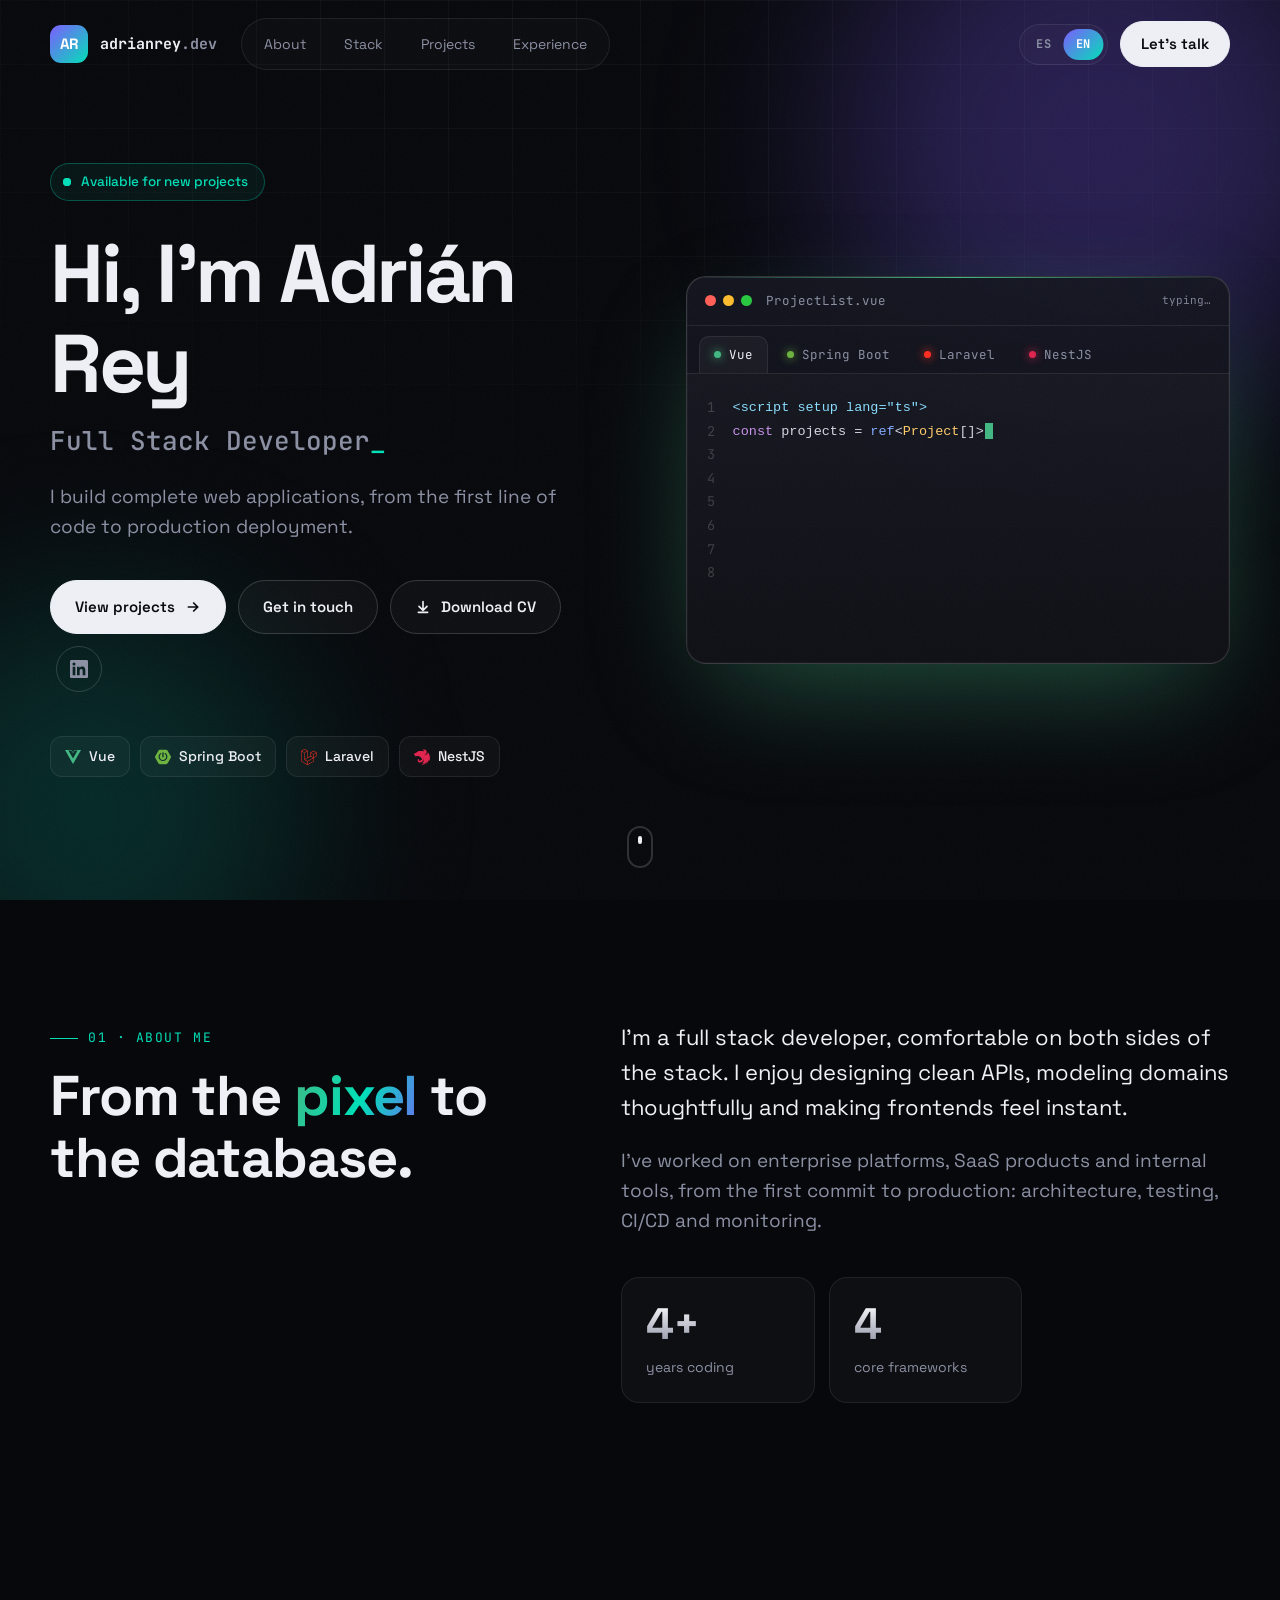
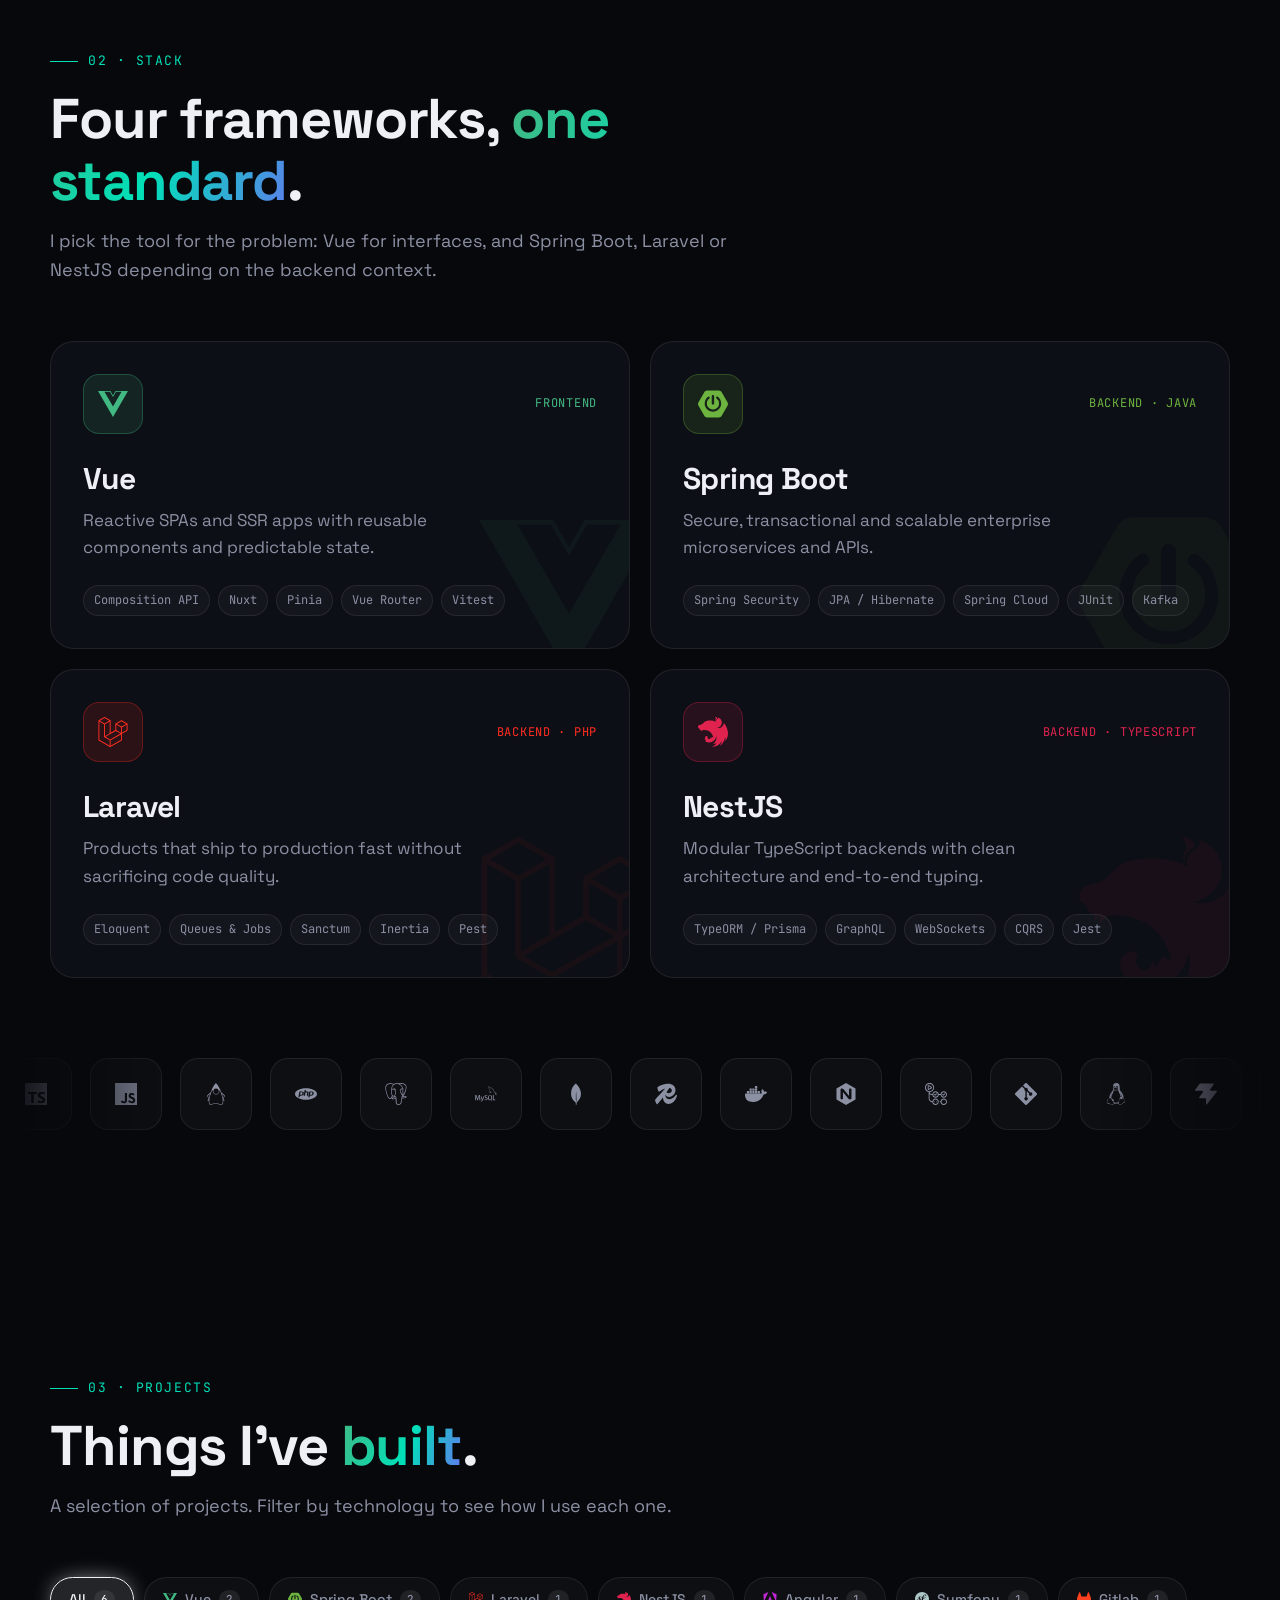
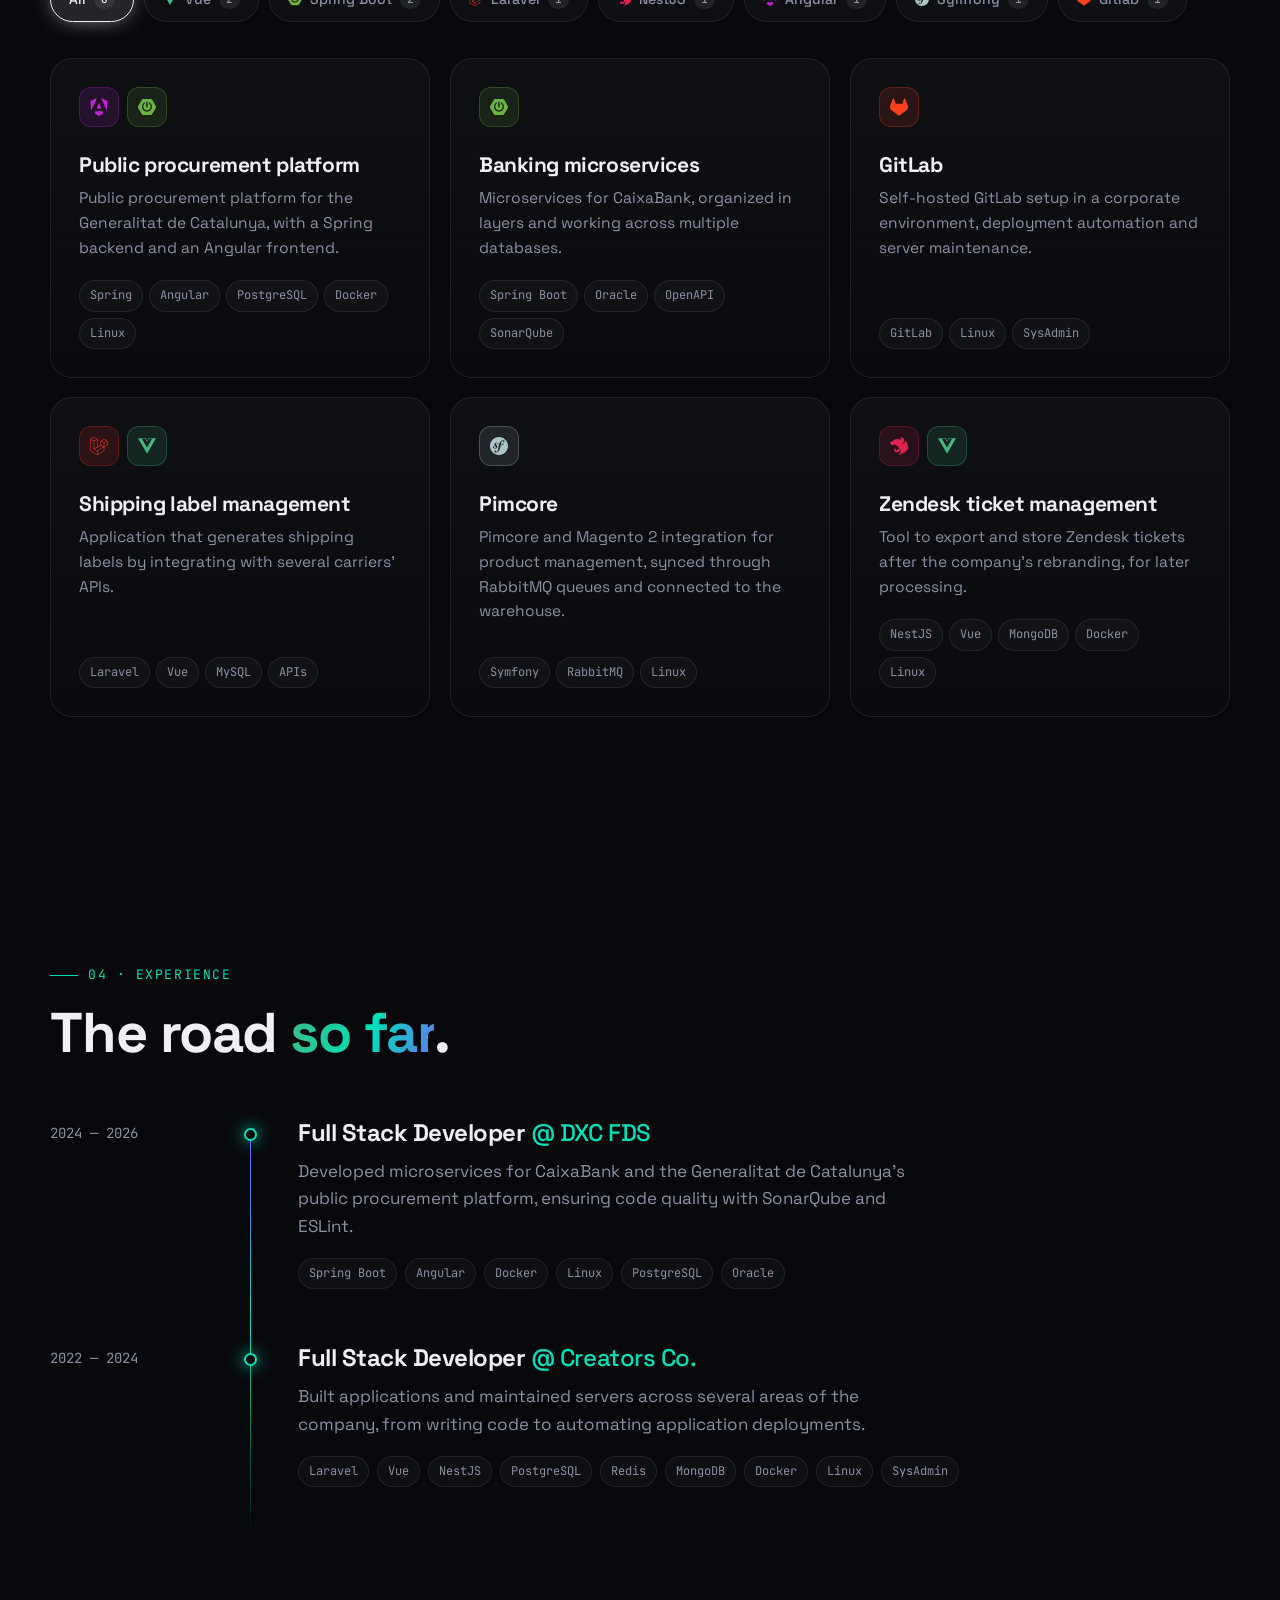
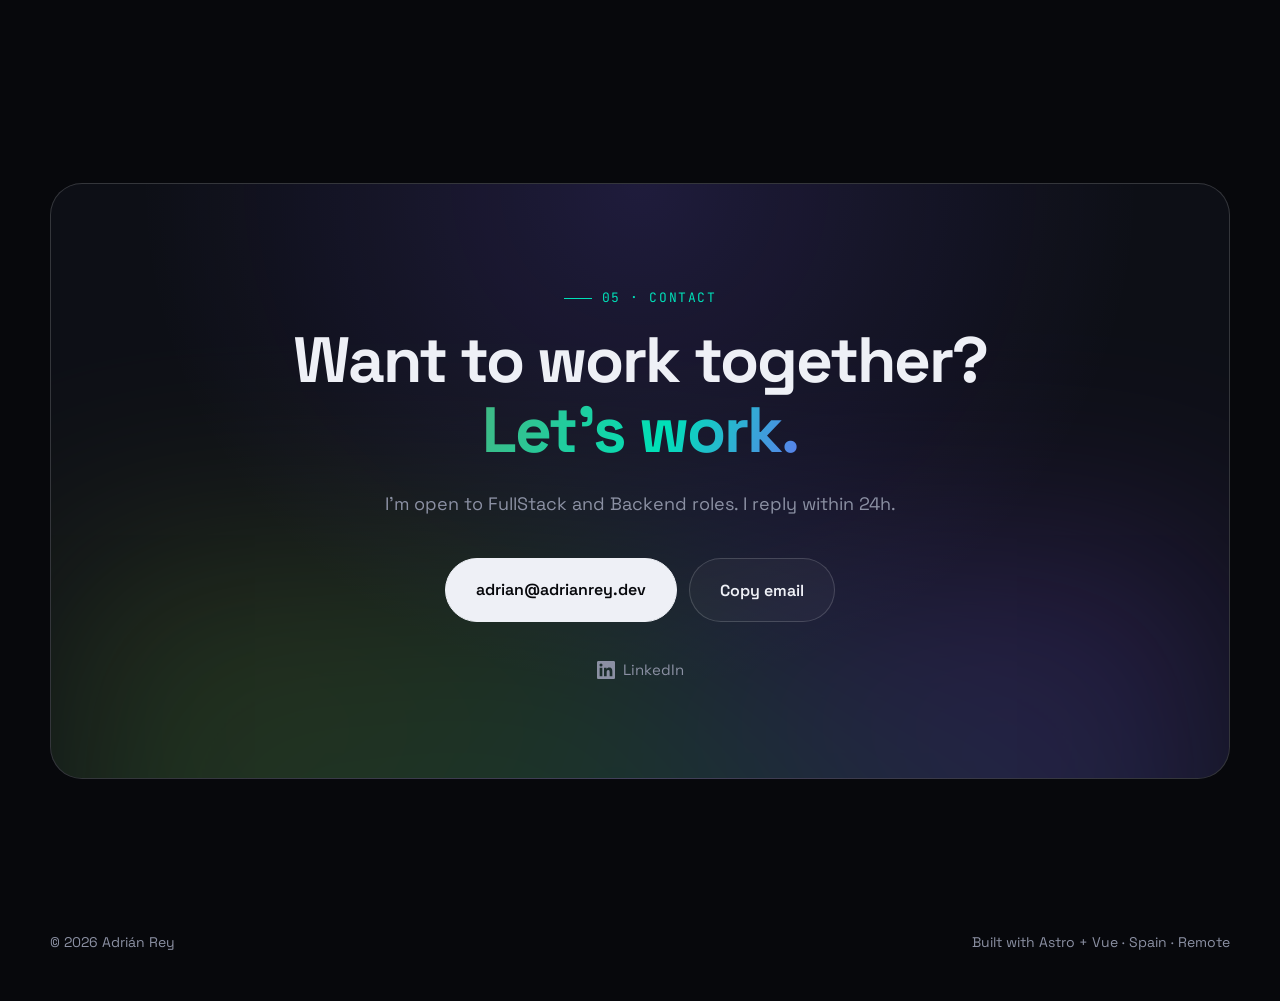
==== commit b4b6958f: "cambiada url" ====
--- a/en/index.html
+++ b/en/index.html
@@ -1 +1 @@
-<!DOCTYPE html><html lang="en" data-astro-cid-ju4pidww><head><meta charset="utf-8"><meta name="viewport" content="width=device-width, initial-scale=1"><meta name="description" content="I build complete web applications, from the first line of code to production deployment."><meta name="theme-color" content="#07080c"><meta property="og:title" content="Adrián Rey — Full Stack Developer"><meta property="og:description" content="I build complete web applications, from the first line of code to production deployment."><meta property="og:type" content="website"><meta property="og:locale" content="en_US"><link rel="alternate" hreflang="es" href="http://localhost:4321/"><link rel="alternate" hreflang="en" href="http://localhost:4321/en/"><link rel="alternate" hreflang="x-default" href="http://localhost:4321/"><link rel="icon" type="image/svg+xml" href="/favicon.svg"><link rel="preconnect" href="https://fonts.googleapis.com"><link rel="preconnect" href="https://fonts.gstatic.com" crossorigin><link href="https://fonts.googleapis.com/css2?family=JetBrains+Mono:wght@400;500;700&family=Space+Grotesk:wght@400;500;600;700&display=swap" rel="stylesheet"><meta name="generator" content="Astro v7.3.5"><title>Adrián Rey — Full Stack Developer</title><link rel="stylesheet" href="/_astro/_..Btr5qTK5.css"></head><body data-astro-cid-ju4pidww><div class="bg-grid" aria-hidden="true" data-astro-cid-ju4pidww></div><div class="cursor-glow" aria-hidden="true" data-astro-cid-ju4pidww></div><div class="noise" aria-hidden="true" data-astro-cid-ju4pidww></div><header class="nav" data-astro-cid-wpvy4v7s><div class="container nav-inner" data-astro-cid-wpvy4v7s><a href="#" class="logo" aria-label="Home" data-astro-cid-wpvy4v7s><span class="logo-mark" data-astro-cid-wpvy4v7s>AR</span><span class="logo-text" data-astro-cid-wpvy4v7s>adrianrey<span data-astro-cid-wpvy4v7s>.dev</span></span></a><nav data-astro-cid-wpvy4v7s><ul class="links" id="nav-links" data-astro-cid-wpvy4v7s><li data-astro-cid-wpvy4v7s><a href="#sobre-mi" data-astro-cid-wpvy4v7s>About</a></li><li data-astro-cid-wpvy4v7s><a href="#stack" data-astro-cid-wpvy4v7s>Stack</a></li><li data-astro-cid-wpvy4v7s><a href="#proyectos" data-astro-cid-wpvy4v7s>Projects</a></li><li data-astro-cid-wpvy4v7s><a href="#experiencia" data-astro-cid-wpvy4v7s>Experience</a></li><li class="mobile-cta" data-astro-cid-wpvy4v7s><a href="#contacto" data-astro-cid-wpvy4v7s>Contact</a></li></ul></nav><div class="nav-right" data-astro-cid-wpvy4v7s><div class="lang-switch" role="group" aria-label="Change language" style="--i: 1" data-astro-cid-wpvy4v7s><span class="lang-indicator" aria-hidden="true" data-astro-cid-wpvy4v7s></span><a href="/" hreflang="es" lang="es" title="Español" class="lang-option" data-astro-cid-wpvy4v7s>ES</a><a href="/en/" hreflang="en" lang="en" title="English" aria-current="true" class="lang-option active" data-astro-cid-wpvy4v7s>EN</a></div><a href="#contacto" class="btn btn-primary nav-cta" data-astro-cid-wpvy4v7s>Let&#39;s talk</a></div><button class="burger" aria-label="Open menu" aria-expanded="false" aria-controls="nav-links" data-astro-cid-wpvy4v7s><span data-astro-cid-wpvy4v7s></span><span data-astro-cid-wpvy4v7s></span></button></div></header><script type="module">var e=document.querySelector(`.nav`),t=e.querySelector(`.burger`),n=()=>e.classList.toggle(`scrolled`,window.scrollY>20);n(),window.addEventListener(`scroll`,n,{passive:!0}),t.addEventListener(`click`,()=>{let n=e.classList.toggle(`open`);t.setAttribute(`aria-expanded`,String(n))}),e.querySelectorAll(`.lang-option`).forEach(e=>e.addEventListener(`click`,()=>{location.hash&&(e.href=e.pathname+location.hash)})),e.querySelectorAll(`.links a`).forEach(n=>n.addEventListener(`click`,()=>{e.classList.remove(`open`),t.setAttribute(`aria-expanded`,`false`)}));</script><main><section class="hero" data-astro-cid-ge2uvauf><div class="orb orb-1" aria-hidden="true" data-astro-cid-ge2uvauf></div><div class="orb orb-2" aria-hidden="true" data-astro-cid-ge2uvauf></div><div class="container hero-grid" data-astro-cid-ge2uvauf><div class="hero-copy" data-astro-cid-ge2uvauf><span class="badge reveal" data-astro-cid-ge2uvauf><span class="pulse" data-astro-cid-ge2uvauf></span>Available for new projects</span><h1 class="reveal" style="--delay: .08s" data-astro-cid-ge2uvauf>Hi, I&#39;m Adrián Rey<span class="role" data-astro-cid-ge2uvauf>Full Stack Developer<span class="cursor" data-astro-cid-ge2uvauf>_</span></span></h1><p class="tagline reveal" style="--delay: .16s" data-astro-cid-ge2uvauf>I build complete web applications, from the first line of code to production deployment.</p><div class="actions reveal" style="--delay: .24s" data-astro-cid-ge2uvauf><a href="#proyectos" class="btn btn-primary" data-astro-cid-ge2uvauf>View projects<svg width="16" height="16" viewBox="0 0 24 24" fill="none" stroke="currentColor" stroke-width="2.5" stroke-linecap="round" data-astro-cid-ge2uvauf><path d="M5 12h14M13 6l6 6-6 6" data-astro-cid-ge2uvauf></path></svg></a><a href="#contacto" class="btn" data-astro-cid-ge2uvauf>Get in touch</a><a href="/cv/adrian-rey-cv-en.pdf" class="btn" download data-astro-cid-ge2uvauf><svg width="16" height="16" viewBox="0 0 24 24" fill="none" stroke="currentColor" stroke-width="2.5" stroke-linecap="round" stroke-linejoin="round" aria-hidden="true" data-astro-cid-ge2uvauf><path d="M12 4v12M6 11l6 6 6-6M5 20h14" data-astro-cid-ge2uvauf></path></svg>Download CV</a><div class="socials" data-astro-cid-ge2uvauf><a href="https://www.linkedin.com/in/adri%C3%A1n-rey-brea-9657061b1/" target="_blank" rel="noopener" aria-label="LinkedIn" class="social" data-astro-cid-ge2uvauf><svg role="img" viewBox="0 0 24 24" width="18" height="18" fill="currentColor" aria-label="LinkedIn"><title>LinkedIn</title><path d="M20.45 20.45h-3.56v-5.57c0-1.33-.02-3.04-1.85-3.04-1.85 0-2.14 1.45-2.14 2.94v5.67H9.35V9h3.41v1.56h.05c.48-.9 1.64-1.85 3.37-1.85 3.6 0 4.27 2.37 4.27 5.46v6.28ZM5.34 7.43a2.06 2.06 0 1 1 0-4.13 2.06 2.06 0 0 1 0 4.13ZM7.12 20.45H3.56V9h3.56v11.45ZM22.22 0H1.77C.79 0 0 .77 0 1.73v20.54C0 23.23.79 24 1.77 24h20.45c.98 0 1.78-.77 1.78-1.73V1.73C24 .77 23.2 0 22.22 0Z"></path></svg></a></div></div><ul class="stack-pills reveal" style="--delay: .32s" data-astro-cid-ge2uvauf><li style="--c: #42b883" data-astro-cid-ge2uvauf><svg role="img" viewBox="0 0 24 24" width="16" height="16" fill="#42b883" aria-label="Vue.js"><title>Vue.js</title><path d="M24,1.61H14.06L12,5.16,9.94,1.61H0L12,22.39ZM12,14.08,5.16,2.23H9.59L12,6.41l2.41-4.18h4.43Z"></path></svg>Vue</li><li style="--c: #6db33f" data-astro-cid-ge2uvauf><svg role="img" viewBox="0 0 24 24" width="16" height="16" fill="#6db33f" aria-label="Spring Boot"><title>Spring Boot</title><path d="m23.693 10.7058-4.73-8.1844c-.4094-.7106-1.4166-1.2942-2.2402-1.2942H7.2725c-.819 0-1.8308.5836-2.2402 1.2942L.307 10.7058c-.4095.7106-.4095 1.873 0 2.5837l4.7252 8.189c.4094.7107 1.4166 1.2943 2.2402 1.2943h9.455c.819 0 1.826-.5836 2.2402-1.2942l4.7252-8.189c.4095-.7107.4095-1.8732 0-2.5838zM10.9763 5.7547c0-.5365.4377-.9742.9742-.9742s.9742.4377.9742.9742v5.8217c0 .5366-.4377.9742-.9742.9742s-.9742-.4376-.9742-.9742zm.9742 12.4294c-3.6427 0-6.6077-2.965-6.6077-6.6077.0047-2.0896.993-4.0521 2.6685-5.304a.8657.8657 0 0 1 1.2142.1788.8657.8657 0 0 1-.1788 1.2143c-2.1602 1.6048-2.612 4.6592-1.0072 6.8194 1.6049 2.1603 4.6593 2.612 6.8195 1.0072 1.2378-.9177 1.9673-2.372 1.9673-3.9157a4.8972 4.8972 0 0 0-1.9861-3.925c-.386-.2824-.466-.8284-.1836-1.2143.2824-.386.8283-.466 1.2143-.1835 1.6895 1.2471 2.6826 3.2238 2.6873 5.3228 0 3.6474-2.965 6.6077-6.6077 6.6077z"></path></svg>Spring Boot</li><li style="--c: #ff2d20" data-astro-cid-ge2uvauf><svg role="img" viewBox="0 0 24 24" width="16" height="16" fill="#ff2d20" aria-label="Laravel"><title>Laravel</title><path d="M23.642 5.43a.364.364 0 01.014.1v5.149c0 .135-.073.26-.189.326l-4.323 2.49v4.934a.378.378 0 01-.188.326L9.93 23.949a.316.316 0 01-.066.027c-.008.002-.016.008-.024.01a.348.348 0 01-.192 0c-.011-.002-.02-.008-.03-.012-.02-.008-.042-.014-.062-.025L.533 18.755a.376.376 0 01-.189-.326V2.974c0-.033.005-.066.014-.098.003-.012.01-.02.014-.032a.369.369 0 01.023-.058c.004-.013.015-.022.023-.033l.033-.045c.012-.01.025-.018.037-.027.014-.012.027-.024.041-.034H.53L5.043.05a.375.375 0 01.375 0L9.93 2.647h.002c.015.01.027.021.04.033l.038.027c.013.014.02.03.033.045.008.011.02.021.025.033.01.02.017.038.024.058.003.011.01.021.013.032.01.031.014.064.014.098v9.652l3.76-2.164V5.527c0-.033.004-.066.013-.098.003-.01.01-.02.013-.032a.487.487 0 01.024-.059c.007-.012.018-.02.025-.033.012-.015.021-.03.033-.043.012-.012.025-.02.037-.028.014-.01.026-.023.041-.032h.001l4.513-2.598a.375.375 0 01.375 0l4.513 2.598c.016.01.027.021.042.031.012.01.025.018.036.028.013.014.022.03.034.044.008.012.019.021.024.033.011.02.018.04.024.06.006.01.012.021.015.032zm-.74 5.032V6.179l-1.578.908-2.182 1.256v4.283zm-4.51 7.75v-4.287l-2.147 1.225-6.126 3.498v4.325zM1.093 3.624v14.588l8.273 4.761v-4.325l-4.322-2.445-.002-.003H5.04c-.014-.01-.025-.021-.04-.031-.011-.01-.024-.018-.035-.027l-.001-.002c-.013-.012-.021-.025-.031-.04-.01-.011-.021-.022-.028-.036h-.002c-.008-.014-.013-.031-.02-.047-.006-.016-.014-.027-.018-.043a.49.49 0 01-.008-.057c-.002-.014-.006-.027-.006-.041V5.789l-2.18-1.257zM5.23.81L1.47 2.974l3.76 2.164 3.758-2.164zm1.956 13.505l2.182-1.256V3.624l-1.58.91-2.182 1.255v9.435zm11.581-10.95l-3.76 2.163 3.76 2.163 3.759-2.164zm-.376 4.978L16.21 7.087 14.63 6.18v4.283l2.182 1.256 1.58.908zm-8.65 9.654l5.514-3.148 2.756-1.572-3.757-2.163-4.323 2.489-3.941 2.27z"></path></svg>Laravel</li><li style="--c: #e0234e" data-astro-cid-ge2uvauf><svg role="img" viewBox="0 0 24 24" width="16" height="16" fill="#e0234e" aria-label="NestJS"><title>NestJS</title><path d="M14.131.047c-.173 0-.334.037-.483.087.316.21.49.49.576.806.007.043.019.074.025.117a.681.681 0 0 1 .013.112c.024.545-.143.614-.26.936-.18.415-.13.861.086 1.22a.74.74 0 0 0 .074.137c-.235-1.568 1.073-1.803 1.314-2.293.019-.428-.334-.713-.613-.911a1.37 1.37 0 0 0-.732-.21zM16.102.4c-.024.143-.006.106-.012.18-.006.05-.006.112-.012.161-.013.05-.025.1-.044.149-.012.05-.03.1-.05.149l-.067.142c-.02.025-.031.05-.05.075l-.037.055a2.152 2.152 0 0 1-.093.124c-.037.038-.068.081-.112.112v.006c-.037.031-.074.068-.118.1-.13.099-.278.173-.415.266-.043.03-.087.056-.124.093a.906.906 0 0 0-.118.099c-.043.037-.074.074-.111.118-.031.037-.068.08-.093.124a1.582 1.582 0 0 0-.087.13c-.025.05-.043.093-.068.142-.019.05-.037.093-.05.143a2.007 2.007 0 0 0-.043.155c-.006.025-.006.056-.012.08-.007.025-.007.05-.013.075 0 .05-.006.105-.006.155 0 .037 0 .074.006.111 0 .05.006.1.019.155.006.05.018.1.03.15.02.049.032.098.05.148.013.03.031.062.044.087l-1.426-.552c-.241-.068-.477-.13-.719-.186l-.39-.093c-.372-.074-.75-.13-1.128-.167-.013 0-.019-.006-.031-.006A11.082 11.082 0 0 0 8.9 2.855c-.378.025-.756.074-1.134.136a12.45 12.45 0 0 0-.837.174l-.279.074c-.092.037-.18.08-.266.118l-.205.093c-.012.006-.024.006-.03.012-.063.031-.118.056-.174.087a2.738 2.738 0 0 0-.236.118c-.043.018-.086.043-.124.062a.559.559 0 0 1-.055.03c-.056.032-.112.063-.162.094a1.56 1.56 0 0 0-.148.093c-.044.03-.087.055-.124.086-.006.007-.013.007-.019.013-.037.025-.08.056-.118.087l-.012.012-.093.074c-.012.007-.025.019-.037.025-.031.025-.062.056-.093.08-.006.013-.019.02-.025.025-.037.038-.074.069-.111.106-.007 0-.007.006-.013.012a1.742 1.742 0 0 0-.111.106c-.007.006-.007.012-.013.012a1.454 1.454 0 0 0-.093.1c-.012.012-.03.024-.043.036a1.374 1.374 0 0 1-.106.112c-.006.012-.018.019-.024.03-.05.05-.093.1-.143.15l-.018.018c-.1.106-.205.211-.317.304-.111.1-.229.192-.347.273a3.777 3.777 0 0 1-.762.421c-.13.056-.267.106-.403.149-.26.056-.527.161-.756.18-.05 0-.105.012-.155.018l-.155.037-.149.056c-.05.019-.099.044-.148.068-.044.031-.093.056-.137.087a1.011 1.011 0 0 0-.124.106c-.043.03-.087.074-.124.111-.037.043-.074.08-.105.124-.031.05-.068.093-.093.143a1.092 1.092 0 0 0-.087.142c-.025.056-.05.106-.068.161-.019.05-.037.106-.056.161-.012.05-.025.1-.03.15 0 .005-.007.012-.007.018-.012.056-.012.13-.019.167C.006 7.95 0 7.986 0 8.03a.657.657 0 0 0 .074.31v.006c.019.037.044.075.069.112.024.037.05.074.08.111.031.031.068.069.106.1a.906.906 0 0 0 .117.099c.149.13.186.173.378.272.031.019.062.031.1.05.006 0 .012.006.018.006 0 .013 0 .019.006.031a1.272 1.272 0 0 0 .08.298c.02.037.032.074.05.111.007.013.013.025.02.031.024.05.049.093.073.137l.093.13c.031.037.069.08.106.118.037.037.074.068.118.105 0 0 .006.006.012.006.037.031.074.062.112.087a.986.986 0 0 0 .136.08c.043.025.093.05.142.069a.73.73 0 0 0 .124.043c.007.006.013.006.025.012.025.007.056.013.08.019-.018.335-.024.65.026.762.055.124.328-.254.6-.688-.036.428-.061.93 0 1.079.069.155.44-.329.763-.862 4.395-1.016 8.405 2.02 8.826 6.31-.08-.67-.905-1.041-1.283-.948-.186.458-.502 1.047-1.01 1.413.043-.41.025-.83-.062-1.24a4.009 4.009 0 0 1-.769 1.562c-.588.043-1.177-.242-1.487-.67-.025-.018-.031-.055-.05-.08-.018-.043-.037-.087-.05-.13a.515.515 0 0 1-.037-.13c-.006-.044-.006-.087-.006-.137v-.093a.992.992 0 0 1 .031-.13c.013-.043.025-.086.044-.13.024-.043.043-.087.074-.13.105-.298.105-.54-.087-.682a.706.706 0 0 0-.118-.062c-.024-.006-.055-.018-.08-.025l-.05-.018a.847.847 0 0 0-.13-.031.472.472 0 0 0-.13-.019 1.01 1.01 0 0 0-.136-.012c-.031 0-.062.006-.093.006a.484.484 0 0 0-.137.019c-.043.006-.086.012-.13.024a1.068 1.068 0 0 0-.13.044c-.043.018-.08.037-.124.056-.037.018-.074.043-.118.062-1.444.942-.582 3.148.403 3.787-.372.068-.75.148-.855.229l-.013.012c.267.161.546.298.837.416.397.13.818.247 1.004.297v.006a5.996 5.996 0 0 0 1.562.112c2.746-.192 4.996-2.281 5.405-5.033l.037.161c.019.112.043.23.056.347v.006c.012.056.018.112.025.162v.024c.006.056.012.112.012.162.006.068.012.136.012.204v.1c0 .03.007.067.007.098 0 .038-.007.075-.007.112v.087c0 .043-.006.08-.006.124 0 .025 0 .05-.006.08 0 .044-.006.087-.006.137-.006.018-.006.037-.006.055l-.02.143c0 .019 0 .037-.005.056-.007.062-.019.118-.025.18v.012l-.037.174v.018l-.037.167c0 .007-.007.02-.007.025a1.663 1.663 0 0 1-.043.168v.018c-.019.062-.037.118-.05.174-.006.006-.006.012-.006.012l-.056.186c-.024.062-.043.118-.068.18-.025.062-.043.124-.068.18-.025.062-.05.117-.074.18h-.007c-.024.055-.05.117-.08.173a.302.302 0 0 1-.019.043c-.006.006-.006.013-.012.019a5.867 5.867 0 0 1-1.742 2.082c-.05.031-.099.069-.149.106-.012.012-.03.018-.043.03a2.603 2.603 0 0 1-.136.094l.018.037h.007l.26-.037h.006c.161-.025.322-.056.483-.087.044-.006.093-.019.137-.031l.087-.019c.043-.006.086-.018.13-.024.037-.013.074-.02.111-.031.62-.15 1.221-.354 1.798-.595a9.926 9.926 0 0 1-3.85 3.142c.714-.05 1.426-.167 2.114-.366a9.903 9.903 0 0 0 5.857-4.68 9.893 9.893 0 0 1-1.667 3.986 9.758 9.758 0 0 0 1.655-1.376 9.824 9.824 0 0 0 2.61-5.268c.21.98.272 1.99.18 2.987 4.474-6.241.371-12.712-1.346-14.416-.006-.013-.012-.019-.012-.031-.006.006-.006.006-.006.012 0-.006 0-.006-.007-.012 0 .074-.006.148-.012.223a8.34 8.34 0 0 1-.062.415c-.03.136-.068.273-.105.41-.044.13-.093.266-.15.396a5.322 5.322 0 0 1-.185.378 4.735 4.735 0 0 1-.477.688c-.093.111-.192.21-.292.31a3.994 3.994 0 0 1-.18.155l-.142.124a3.459 3.459 0 0 1-.347.241 4.295 4.295 0 0 1-.366.211c-.13.062-.26.118-.39.174a4.364 4.364 0 0 1-.818.223c-.143.025-.285.037-.422.05a4.914 4.914 0 0 1-.297.012 4.66 4.66 0 0 1-.422-.025 3.137 3.137 0 0 1-.421-.062 3.136 3.136 0 0 1-.415-.105h-.007c.137-.013.273-.025.41-.05a4.493 4.493 0 0 0 .818-.223c.136-.05.266-.112.39-.174.13-.062.248-.13.372-.204.118-.08.235-.161.347-.248.112-.087.217-.18.316-.279.105-.093.198-.198.291-.304.093-.111.18-.223.26-.334.013-.019.026-.044.038-.062.062-.1.124-.199.18-.298a4.272 4.272 0 0 0 .334-.775c.044-.13.075-.266.106-.403.025-.142.05-.278.062-.415.012-.142.025-.285.025-.421 0-.1-.007-.199-.013-.298a6.726 6.726 0 0 0-.05-.415 4.493 4.493 0 0 0-.092-.415c-.044-.13-.087-.267-.137-.397-.05-.13-.111-.26-.173-.384-.069-.124-.137-.248-.211-.366a6.843 6.843 0 0 0-.248-.34c-.093-.106-.186-.212-.285-.317a3.878 3.878 0 0 0-.161-.155c-.28-.217-.57-.421-.862-.607a1.154 1.154 0 0 0-.124-.062 2.415 2.415 0 0 0-.589-.26Z"></path></svg>NestJS</li></ul></div><div class="hero-terminal reveal" style="--delay: .2s" data-astro-cid-ge2uvauf><style>astro-island,astro-slot,astro-static-slot{display:contents}</style><script>(()=>{var e=async t=>{await(await t())()};(self.Astro||(self.Astro={})).load=e;window.dispatchEvent(new Event("astro:load"));})();</script><script>(()=>{var g=Object.defineProperty;var w=(a,s,c)=>s in a?g(a,s,{enumerable:!0,configurable:!0,writable:!0,value:c}):a[s]=c;var l=(a,s,c)=>w(a,typeof s!="symbol"?s+"":s,c);var E=new Set(["__proto__","constructor","prototype"]);{let a={0:t=>y(t),1:t=>c(t),2:t=>new RegExp(t),3:t=>new Date(t),4:t=>new Map(c(t)),5:t=>new Set(c(t)),6:t=>BigInt(t),7:t=>new URL(t),8:t=>new Uint8Array(t),9:t=>new Uint16Array(t),10:t=>new Uint32Array(t),11:t=>Number.POSITIVE_INFINITY*t},s=t=>{let[p,e]=t;return p in a?a[p](e):void 0},c=t=>t.map(s),y=t=>typeof t!="object"||t===null?t:Object.fromEntries(Object.entries(t).map(([p,e])=>[p,s(e)]));class f extends HTMLElement{constructor(){super(...arguments);l(this,"Component");l(this,"hydrator");l(this,"hydrate",async()=>{var b;if(!this.hydrator||!this.isConnected)return;let e=(b=this.parentElement)==null?void 0:b.closest("astro-island[ssr]");if(e){e.addEventListener("astro:hydrate",this.hydrate,{once:!0});return}let r=this.querySelectorAll("astro-slot"),n={},d=this.querySelectorAll("template[data-astro-template]");for(let o of d){let i=o.closest(this.tagName);i!=null&&i.isSameNode(this)&&(n[o.getAttribute("data-astro-template")||"default"]=o.innerHTML,o.remove())}for(let o of r){let i=o.closest(this.tagName);i!=null&&i.isSameNode(this)&&(n[o.getAttribute("name")||"default"]=o.innerHTML)}let u;try{u=this.hasAttribute("props")?y(JSON.parse(this.getAttribute("props"))):{}}catch(o){let i=this.getAttribute("component-url")||"<unknown>",v=this.getAttribute("component-export");throw v&&(i+=` (export ${v})`),console.error(`[hydrate] Error parsing props for component ${i}`,this.getAttribute("props"),o),o}let h;await this.hydrator(this)(this.Component,u,n,{client:this.getAttribute("client")}),this.removeAttribute("ssr"),this.dispatchEvent(new CustomEvent("astro:hydrate"))});l(this,"unmount",()=>{this.isConnected||this.dispatchEvent(new CustomEvent("astro:unmount"))})}disconnectedCallback(){document.removeEventListener("astro:after-swap",this.unmount),document.addEventListener("astro:after-swap",this.unmount,{once:!0})}connectedCallback(){if(!this.hasAttribute("await-children")||document.readyState==="interactive"||document.readyState==="complete")this.childrenConnectedCallback();else{let e=()=>{document.removeEventListener("DOMContentLoaded",e),r.disconnect(),this.childrenConnectedCallback()},r=new MutationObserver(()=>{var n;((n=this.lastChild)==null?void 0:n.nodeType)===Node.COMMENT_NODE&&this.lastChild.nodeValue==="astro:end"&&(this.lastChild.remove(),e())});r.observe(this,{childList:!0}),document.addEventListener("DOMContentLoaded",e)}}async childrenConnectedCallback(){let e=this.getAttribute("before-hydration-url");e&&await import(e),this.start()}getRetryImportUrl(e){let r=new URL(e,document.baseURI);return r.searchParams.set("astro-retry",Date.now().toString()),r.toString()}async importWithRetry(e){try{return await import(e)}catch(r){return await new Promise(n=>setTimeout(n,1e3)),import(this.getRetryImportUrl(e))}}handleHydrationError(e){let r=this.getAttribute("component-url"),n=new CustomEvent("astro:hydration-error",{cancelable:!0,bubbles:!0,composed:!0,detail:{error:e,componentUrl:r}});this.dispatchEvent(n)&&console.error(`[astro-island] Error hydrating ${r}`,e)}async start(){let e=JSON.parse(this.getAttribute("opts")),r=this.getAttribute("client");if(Astro[r]===void 0){window.addEventListener(`astro:${r}`,()=>this.start(),{once:!0});return}try{await Astro[r](async()=>{let n=this.getAttribute("renderer-url");try{let[d,{default:u}]=await Promise.all([this.importWithRetry(this.getAttribute("component-url")),n?this.importWithRetry(n):Promise.resolve({default:()=>()=>{}})]),h=this.getAttribute("component-export")||"default";if(h.includes(".")){this.Component=d;for(let m of h.split(".")){if(E.has(m)||!this.Component||typeof this.Component!="object"&&typeof this.Component!="function"||!Object.hasOwn(this.Component,m))throw new Error(`Invalid component export path: ${h}`);this.Component=this.Component[m]}}else{if(E.has(h))throw new Error(`Invalid component export path: ${h}`);this.Component=d[h]}return this.hydrator=u,this.hydrate}catch(d){return this.handleHydrationError(d),()=>{}}},e,this)}catch(n){this.handleHydrationError(n)}}attributeChangedCallback(){this.hydrate()}}l(f,"observedAttributes",["props"]),customElements.get("astro-island")||customElements.define("astro-island",f)}})();</script><astro-island uid="ZhdkiL" prefix="s0" component-url="/_astro/HeroTerminal.C2VEROm4.js" component-export="default" renderer-url="/_astro/client.8ZvVcw7B.js" props="{&quot;labels&quot;:[0,{&quot;typing&quot;:[0,&quot;typing…&quot;],&quot;done&quot;:[0,&quot;compiled ✓&quot;]}],&quot;data-astro-cid-ge2uvauf&quot;:[0,true]}" ssr client="load" opts="{&quot;name&quot;:&quot;HeroTerminal&quot;,&quot;value&quot;:true}" await-children><div class="terminal" style="--tc:#42b883;" data-astro-cid-ge2uvauf="true" data-v-72a87ea1><div class="term-bar" data-v-72a87ea1><div class="dots" data-v-72a87ea1><span data-v-72a87ea1></span><span data-v-72a87ea1></span><span data-v-72a87ea1></span></div><span class="file" data-v-72a87ea1>ProjectList.vue</span><span class="live status" data-v-72a87ea1>typing…</span></div><div class="tabs" role="tablist" data-v-72a87ea1><!--[--><button role="tab" aria-selected="true" class="on" style="--c:#42b883;" data-v-72a87ea1><span class="tab-dot" data-v-72a87ea1></span>Vue</button><button role="tab" aria-selected="false" class="" style="--c:#6db33f;" data-v-72a87ea1><span class="tab-dot" data-v-72a87ea1></span>Spring Boot</button><button role="tab" aria-selected="false" class="" style="--c:#ff2d20;" data-v-72a87ea1><span class="tab-dot" data-v-72a87ea1></span>Laravel</button><button role="tab" aria-selected="false" class="" style="--c:#e0234e;" data-v-72a87ea1><span class="tab-dot" data-v-72a87ea1></span>NestJS</button><!--]--></div><div class="code" data-v-72a87ea1><div class="gutter" aria-hidden="true" data-v-72a87ea1><!--[--><span data-v-72a87ea1>1</span><span data-v-72a87ea1>2</span><span data-v-72a87ea1>3</span><span data-v-72a87ea1>4</span><span data-v-72a87ea1>5</span><span data-v-72a87ea1>6</span><span data-v-72a87ea1>7</span><span data-v-72a87ea1>8</span><!--]--></div><pre data-v-72a87ea1><code data-v-72a87ea1><!--[--><!--]--><span class="caret" data-v-72a87ea1></span></code></pre></div></div><!--astro:end--></astro-island></div></div><a href="#sobre-mi" class="scroll-hint" aria-label="Scroll down" data-astro-cid-ge2uvauf><span data-astro-cid-ge2uvauf></span></a></section><section id="sobre-mi" data-astro-cid-oxgmilyn><div class="container about" data-astro-cid-oxgmilyn><div class="reveal" data-astro-cid-oxgmilyn><span class="eyebrow" data-astro-cid-oxgmilyn>01 · About me</span><h2 class="section-title" data-astro-cid-oxgmilyn>From the <span class="gradient-text" data-astro-cid-oxgmilyn>pixel</span> to the database.</h2></div><div class="about-body" data-astro-cid-oxgmilyn><p class="reveal" style="--delay: 0.08s" data-astro-cid-oxgmilyn>I&#39;m a full stack developer, comfortable on both sides of the stack. I enjoy designing clean APIs, modeling domains thoughtfully and making frontends feel instant.</p><p class="reveal" style="--delay: 0.16s" data-astro-cid-oxgmilyn>I&#39;ve worked on enterprise platforms, SaaS products and internal tools, from the first commit to production: architecture, testing, CI/CD and monitoring.</p><dl class="stats" data-astro-cid-oxgmilyn><div class="stat reveal" style="--delay: 0.2s" data-astro-cid-oxgmilyn><dt data-astro-cid-oxgmilyn>years coding</dt><dd data-astro-cid-oxgmilyn>4+</dd></div><div class="stat reveal" style="--delay: 0.30000000000000004s" data-astro-cid-oxgmilyn><dt data-astro-cid-oxgmilyn>core frameworks</dt><dd data-astro-cid-oxgmilyn>4</dd></div></dl></div></div></section><section id="stack" data-astro-cid-u256hdza><div class="container" data-astro-cid-u256hdza><div class="section-head reveal" data-astro-cid-u256hdza><span class="eyebrow" data-astro-cid-u256hdza>02 · Stack</span><h2 class="section-title" data-astro-cid-u256hdza>Four frameworks, <span class="gradient-text" data-astro-cid-u256hdza>one standard</span>.</h2><p class="section-sub" data-astro-cid-u256hdza>I pick the tool for the problem: Vue for interfaces, and Spring Boot, Laravel or NestJS depending on the backend context.</p></div><div class="cards" data-astro-cid-u256hdza><article class="card reveal" style="--c: #42b883; --delay: 0s" data-astro-cid-u256hdza><div class="card-glow" aria-hidden="true" data-astro-cid-u256hdza></div><div class="card-top" data-astro-cid-u256hdza><div class="icon-box" data-astro-cid-u256hdza><svg role="img" viewBox="0 0 24 24" width="30" height="30" fill="#42b883" aria-label="Vue.js"><title>Vue.js</title><path d="M24,1.61H14.06L12,5.16,9.94,1.61H0L12,22.39ZM12,14.08,5.16,2.23H9.59L12,6.41l2.41-4.18h4.43Z"></path></svg></div><span class="layer" data-astro-cid-u256hdza>Frontend</span></div><h3 data-astro-cid-u256hdza>Vue</h3><p data-astro-cid-u256hdza>Reactive SPAs and SSR apps with reusable components and predictable state.</p><ul data-astro-cid-u256hdza><li class="chip" data-astro-cid-u256hdza>Composition API</li><li class="chip" data-astro-cid-u256hdza>Nuxt</li><li class="chip" data-astro-cid-u256hdza>Pinia</li><li class="chip" data-astro-cid-u256hdza>Vue Router</li><li class="chip" data-astro-cid-u256hdza>Vitest</li></ul><svg role="img" viewBox="0 0 24 24" width="180" height="180" class="watermark" fill="#42b883" aria-label="Vue.js"><title>Vue.js</title><path d="M24,1.61H14.06L12,5.16,9.94,1.61H0L12,22.39ZM12,14.08,5.16,2.23H9.59L12,6.41l2.41-4.18h4.43Z"></path></svg></article><article class="card reveal" style="--c: #6db33f; --delay: 0.08s" data-astro-cid-u256hdza><div class="card-glow" aria-hidden="true" data-astro-cid-u256hdza></div><div class="card-top" data-astro-cid-u256hdza><div class="icon-box" data-astro-cid-u256hdza><svg role="img" viewBox="0 0 24 24" width="30" height="30" fill="#6db33f" aria-label="Spring Boot"><title>Spring Boot</title><path d="m23.693 10.7058-4.73-8.1844c-.4094-.7106-1.4166-1.2942-2.2402-1.2942H7.2725c-.819 0-1.8308.5836-2.2402 1.2942L.307 10.7058c-.4095.7106-.4095 1.873 0 2.5837l4.7252 8.189c.4094.7107 1.4166 1.2943 2.2402 1.2943h9.455c.819 0 1.826-.5836 2.2402-1.2942l4.7252-8.189c.4095-.7107.4095-1.8732 0-2.5838zM10.9763 5.7547c0-.5365.4377-.9742.9742-.9742s.9742.4377.9742.9742v5.8217c0 .5366-.4377.9742-.9742.9742s-.9742-.4376-.9742-.9742zm.9742 12.4294c-3.6427 0-6.6077-2.965-6.6077-6.6077.0047-2.0896.993-4.0521 2.6685-5.304a.8657.8657 0 0 1 1.2142.1788.8657.8657 0 0 1-.1788 1.2143c-2.1602 1.6048-2.612 4.6592-1.0072 6.8194 1.6049 2.1603 4.6593 2.612 6.8195 1.0072 1.2378-.9177 1.9673-2.372 1.9673-3.9157a4.8972 4.8972 0 0 0-1.9861-3.925c-.386-.2824-.466-.8284-.1836-1.2143.2824-.386.8283-.466 1.2143-.1835 1.6895 1.2471 2.6826 3.2238 2.6873 5.3228 0 3.6474-2.965 6.6077-6.6077 6.6077z"></path></svg></div><span class="layer" data-astro-cid-u256hdza>Backend · Java</span></div><h3 data-astro-cid-u256hdza>Spring Boot</h3><p data-astro-cid-u256hdza>Secure, transactional and scalable enterprise microservices and APIs.</p><ul data-astro-cid-u256hdza><li class="chip" data-astro-cid-u256hdza>Spring Security</li><li class="chip" data-astro-cid-u256hdza>JPA / Hibernate</li><li class="chip" data-astro-cid-u256hdza>Spring Cloud</li><li class="chip" data-astro-cid-u256hdza>JUnit</li><li class="chip" data-astro-cid-u256hdza>Kafka</li></ul><svg role="img" viewBox="0 0 24 24" width="180" height="180" class="watermark" fill="#6db33f" aria-label="Spring Boot"><title>Spring Boot</title><path d="m23.693 10.7058-4.73-8.1844c-.4094-.7106-1.4166-1.2942-2.2402-1.2942H7.2725c-.819 0-1.8308.5836-2.2402 1.2942L.307 10.7058c-.4095.7106-.4095 1.873 0 2.5837l4.7252 8.189c.4094.7107 1.4166 1.2943 2.2402 1.2943h9.455c.819 0 1.826-.5836 2.2402-1.2942l4.7252-8.189c.4095-.7107.4095-1.8732 0-2.5838zM10.9763 5.7547c0-.5365.4377-.9742.9742-.9742s.9742.4377.9742.9742v5.8217c0 .5366-.4377.9742-.9742.9742s-.9742-.4376-.9742-.9742zm.9742 12.4294c-3.6427 0-6.6077-2.965-6.6077-6.6077.0047-2.0896.993-4.0521 2.6685-5.304a.8657.8657 0 0 1 1.2142.1788.8657.8657 0 0 1-.1788 1.2143c-2.1602 1.6048-2.612 4.6592-1.0072 6.8194 1.6049 2.1603 4.6593 2.612 6.8195 1.0072 1.2378-.9177 1.9673-2.372 1.9673-3.9157a4.8972 4.8972 0 0 0-1.9861-3.925c-.386-.2824-.466-.8284-.1836-1.2143.2824-.386.8283-.466 1.2143-.1835 1.6895 1.2471 2.6826 3.2238 2.6873 5.3228 0 3.6474-2.965 6.6077-6.6077 6.6077z"></path></svg></article><article class="card reveal" style="--c: #ff2d20; --delay: 0.16s" data-astro-cid-u256hdza><div class="card-glow" aria-hidden="true" data-astro-cid-u256hdza></div><div class="card-top" data-astro-cid-u256hdza><div class="icon-box" data-astro-cid-u256hdza><svg role="img" viewBox="0 0 24 24" width="30" height="30" fill="#ff2d20" aria-label="Laravel"><title>Laravel</title><path d="M23.642 5.43a.364.364 0 01.014.1v5.149c0 .135-.073.26-.189.326l-4.323 2.49v4.934a.378.378 0 01-.188.326L9.93 23.949a.316.316 0 01-.066.027c-.008.002-.016.008-.024.01a.348.348 0 01-.192 0c-.011-.002-.02-.008-.03-.012-.02-.008-.042-.014-.062-.025L.533 18.755a.376.376 0 01-.189-.326V2.974c0-.033.005-.066.014-.098.003-.012.01-.02.014-.032a.369.369 0 01.023-.058c.004-.013.015-.022.023-.033l.033-.045c.012-.01.025-.018.037-.027.014-.012.027-.024.041-.034H.53L5.043.05a.375.375 0 01.375 0L9.93 2.647h.002c.015.01.027.021.04.033l.038.027c.013.014.02.03.033.045.008.011.02.021.025.033.01.02.017.038.024.058.003.011.01.021.013.032.01.031.014.064.014.098v9.652l3.76-2.164V5.527c0-.033.004-.066.013-.098.003-.01.01-.02.013-.032a.487.487 0 01.024-.059c.007-.012.018-.02.025-.033.012-.015.021-.03.033-.043.012-.012.025-.02.037-.028.014-.01.026-.023.041-.032h.001l4.513-2.598a.375.375 0 01.375 0l4.513 2.598c.016.01.027.021.042.031.012.01.025.018.036.028.013.014.022.03.034.044.008.012.019.021.024.033.011.02.018.04.024.06.006.01.012.021.015.032zm-.74 5.032V6.179l-1.578.908-2.182 1.256v4.283zm-4.51 7.75v-4.287l-2.147 1.225-6.126 3.498v4.325zM1.093 3.624v14.588l8.273 4.761v-4.325l-4.322-2.445-.002-.003H5.04c-.014-.01-.025-.021-.04-.031-.011-.01-.024-.018-.035-.027l-.001-.002c-.013-.012-.021-.025-.031-.04-.01-.011-.021-.022-.028-.036h-.002c-.008-.014-.013-.031-.02-.047-.006-.016-.014-.027-.018-.043a.49.49 0 01-.008-.057c-.002-.014-.006-.027-.006-.041V5.789l-2.18-1.257zM5.23.81L1.47 2.974l3.76 2.164 3.758-2.164zm1.956 13.505l2.182-1.256V3.624l-1.58.91-2.182 1.255v9.435zm11.581-10.95l-3.76 2.163 3.76 2.163 3.759-2.164zm-.376 4.978L16.21 7.087 14.63 6.18v4.283l2.182 1.256 1.58.908zm-8.65 9.654l5.514-3.148 2.756-1.572-3.757-2.163-4.323 2.489-3.941 2.27z"></path></svg></div><span class="layer" data-astro-cid-u256hdza>Backend · PHP</span></div><h3 data-astro-cid-u256hdza>Laravel</h3><p data-astro-cid-u256hdza>Products that ship to production fast without sacrificing code quality.</p><ul data-astro-cid-u256hdza><li class="chip" data-astro-cid-u256hdza>Eloquent</li><li class="chip" data-astro-cid-u256hdza>Queues &amp; Jobs</li><li class="chip" data-astro-cid-u256hdza>Sanctum</li><li class="chip" data-astro-cid-u256hdza>Inertia</li><li class="chip" data-astro-cid-u256hdza>Pest</li></ul><svg role="img" viewBox="0 0 24 24" width="180" height="180" class="watermark" fill="#ff2d20" aria-label="Laravel"><title>Laravel</title><path d="M23.642 5.43a.364.364 0 01.014.1v5.149c0 .135-.073.26-.189.326l-4.323 2.49v4.934a.378.378 0 01-.188.326L9.93 23.949a.316.316 0 01-.066.027c-.008.002-.016.008-.024.01a.348.348 0 01-.192 0c-.011-.002-.02-.008-.03-.012-.02-.008-.042-.014-.062-.025L.533 18.755a.376.376 0 01-.189-.326V2.974c0-.033.005-.066.014-.098.003-.012.01-.02.014-.032a.369.369 0 01.023-.058c.004-.013.015-.022.023-.033l.033-.045c.012-.01.025-.018.037-.027.014-.012.027-.024.041-.034H.53L5.043.05a.375.375 0 01.375 0L9.93 2.647h.002c.015.01.027.021.04.033l.038.027c.013.014.02.03.033.045.008.011.02.021.025.033.01.02.017.038.024.058.003.011.01.021.013.032.01.031.014.064.014.098v9.652l3.76-2.164V5.527c0-.033.004-.066.013-.098.003-.01.01-.02.013-.032a.487.487 0 01.024-.059c.007-.012.018-.02.025-.033.012-.015.021-.03.033-.043.012-.012.025-.02.037-.028.014-.01.026-.023.041-.032h.001l4.513-2.598a.375.375 0 01.375 0l4.513 2.598c.016.01.027.021.042.031.012.01.025.018.036.028.013.014.022.03.034.044.008.012.019.021.024.033.011.02.018.04.024.06.006.01.012.021.015.032zm-.74 5.032V6.179l-1.578.908-2.182 1.256v4.283zm-4.51 7.75v-4.287l-2.147 1.225-6.126 3.498v4.325zM1.093 3.624v14.588l8.273 4.761v-4.325l-4.322-2.445-.002-.003H5.04c-.014-.01-.025-.021-.04-.031-.011-.01-.024-.018-.035-.027l-.001-.002c-.013-.012-.021-.025-.031-.04-.01-.011-.021-.022-.028-.036h-.002c-.008-.014-.013-.031-.02-.047-.006-.016-.014-.027-.018-.043a.49.49 0 01-.008-.057c-.002-.014-.006-.027-.006-.041V5.789l-2.18-1.257zM5.23.81L1.47 2.974l3.76 2.164 3.758-2.164zm1.956 13.505l2.182-1.256V3.624l-1.58.91-2.182 1.255v9.435zm11.581-10.95l-3.76 2.163 3.76 2.163 3.759-2.164zm-.376 4.978L16.21 7.087 14.63 6.18v4.283l2.182 1.256 1.58.908zm-8.65 9.654l5.514-3.148 2.756-1.572-3.757-2.163-4.323 2.489-3.941 2.27z"></path></svg></article><article class="card reveal" style="--c: #e0234e; --delay: 0.24s" data-astro-cid-u256hdza><div class="card-glow" aria-hidden="true" data-astro-cid-u256hdza></div><div class="card-top" data-astro-cid-u256hdza><div class="icon-box" data-astro-cid-u256hdza><svg role="img" viewBox="0 0 24 24" width="30" height="30" fill="#e0234e" aria-label="NestJS"><title>NestJS</title><path d="M14.131.047c-.173 0-.334.037-.483.087.316.21.49.49.576.806.007.043.019.074.025.117a.681.681 0 0 1 .013.112c.024.545-.143.614-.26.936-.18.415-.13.861.086 1.22a.74.74 0 0 0 .074.137c-.235-1.568 1.073-1.803 1.314-2.293.019-.428-.334-.713-.613-.911a1.37 1.37 0 0 0-.732-.21zM16.102.4c-.024.143-.006.106-.012.18-.006.05-.006.112-.012.161-.013.05-.025.1-.044.149-.012.05-.03.1-.05.149l-.067.142c-.02.025-.031.05-.05.075l-.037.055a2.152 2.152 0 0 1-.093.124c-.037.038-.068.081-.112.112v.006c-.037.031-.074.068-.118.1-.13.099-.278.173-.415.266-.043.03-.087.056-.124.093a.906.906 0 0 0-.118.099c-.043.037-.074.074-.111.118-.031.037-.068.08-.093.124a1.582 1.582 0 0 0-.087.13c-.025.05-.043.093-.068.142-.019.05-.037.093-.05.143a2.007 2.007 0 0 0-.043.155c-.006.025-.006.056-.012.08-.007.025-.007.05-.013.075 0 .05-.006.105-.006.155 0 .037 0 .074.006.111 0 .05.006.1.019.155.006.05.018.1.03.15.02.049.032.098.05.148.013.03.031.062.044.087l-1.426-.552c-.241-.068-.477-.13-.719-.186l-.39-.093c-.372-.074-.75-.13-1.128-.167-.013 0-.019-.006-.031-.006A11.082 11.082 0 0 0 8.9 2.855c-.378.025-.756.074-1.134.136a12.45 12.45 0 0 0-.837.174l-.279.074c-.092.037-.18.08-.266.118l-.205.093c-.012.006-.024.006-.03.012-.063.031-.118.056-.174.087a2.738 2.738 0 0 0-.236.118c-.043.018-.086.043-.124.062a.559.559 0 0 1-.055.03c-.056.032-.112.063-.162.094a1.56 1.56 0 0 0-.148.093c-.044.03-.087.055-.124.086-.006.007-.013.007-.019.013-.037.025-.08.056-.118.087l-.012.012-.093.074c-.012.007-.025.019-.037.025-.031.025-.062.056-.093.08-.006.013-.019.02-.025.025-.037.038-.074.069-.111.106-.007 0-.007.006-.013.012a1.742 1.742 0 0 0-.111.106c-.007.006-.007.012-.013.012a1.454 1.454 0 0 0-.093.1c-.012.012-.03.024-.043.036a1.374 1.374 0 0 1-.106.112c-.006.012-.018.019-.024.03-.05.05-.093.1-.143.15l-.018.018c-.1.106-.205.211-.317.304-.111.1-.229.192-.347.273a3.777 3.777 0 0 1-.762.421c-.13.056-.267.106-.403.149-.26.056-.527.161-.756.18-.05 0-.105.012-.155.018l-.155.037-.149.056c-.05.019-.099.044-.148.068-.044.031-.093.056-.137.087a1.011 1.011 0 0 0-.124.106c-.043.03-.087.074-.124.111-.037.043-.074.08-.105.124-.031.05-.068.093-.093.143a1.092 1.092 0 0 0-.087.142c-.025.056-.05.106-.068.161-.019.05-.037.106-.056.161-.012.05-.025.1-.03.15 0 .005-.007.012-.007.018-.012.056-.012.13-.019.167C.006 7.95 0 7.986 0 8.03a.657.657 0 0 0 .074.31v.006c.019.037.044.075.069.112.024.037.05.074.08.111.031.031.068.069.106.1a.906.906 0 0 0 .117.099c.149.13.186.173.378.272.031.019.062.031.1.05.006 0 .012.006.018.006 0 .013 0 .019.006.031a1.272 1.272 0 0 0 .08.298c.02.037.032.074.05.111.007.013.013.025.02.031.024.05.049.093.073.137l.093.13c.031.037.069.08.106.118.037.037.074.068.118.105 0 0 .006.006.012.006.037.031.074.062.112.087a.986.986 0 0 0 .136.08c.043.025.093.05.142.069a.73.73 0 0 0 .124.043c.007.006.013.006.025.012.025.007.056.013.08.019-.018.335-.024.65.026.762.055.124.328-.254.6-.688-.036.428-.061.93 0 1.079.069.155.44-.329.763-.862 4.395-1.016 8.405 2.02 8.826 6.31-.08-.67-.905-1.041-1.283-.948-.186.458-.502 1.047-1.01 1.413.043-.41.025-.83-.062-1.24a4.009 4.009 0 0 1-.769 1.562c-.588.043-1.177-.242-1.487-.67-.025-.018-.031-.055-.05-.08-.018-.043-.037-.087-.05-.13a.515.515 0 0 1-.037-.13c-.006-.044-.006-.087-.006-.137v-.093a.992.992 0 0 1 .031-.13c.013-.043.025-.086.044-.13.024-.043.043-.087.074-.13.105-.298.105-.54-.087-.682a.706.706 0 0 0-.118-.062c-.024-.006-.055-.018-.08-.025l-.05-.018a.847.847 0 0 0-.13-.031.472.472 0 0 0-.13-.019 1.01 1.01 0 0 0-.136-.012c-.031 0-.062.006-.093.006a.484.484 0 0 0-.137.019c-.043.006-.086.012-.13.024a1.068 1.068 0 0 0-.13.044c-.043.018-.08.037-.124.056-.037.018-.074.043-.118.062-1.444.942-.582 3.148.403 3.787-.372.068-.75.148-.855.229l-.013.012c.267.161.546.298.837.416.397.13.818.247 1.004.297v.006a5.996 5.996 0 0 0 1.562.112c2.746-.192 4.996-2.281 5.405-5.033l.037.161c.019.112.043.23.056.347v.006c.012.056.018.112.025.162v.024c.006.056.012.112.012.162.006.068.012.136.012.204v.1c0 .03.007.067.007.098 0 .038-.007.075-.007.112v.087c0 .043-.006.08-.006.124 0 .025 0 .05-.006.08 0 .044-.006.087-.006.137-.006.018-.006.037-.006.055l-.02.143c0 .019 0 .037-.005.056-.007.062-.019.118-.025.18v.012l-.037.174v.018l-.037.167c0 .007-.007.02-.007.025a1.663 1.663 0 0 1-.043.168v.018c-.019.062-.037.118-.05.174-.006.006-.006.012-.006.012l-.056.186c-.024.062-.043.118-.068.18-.025.062-.043.124-.068.18-.025.062-.05.117-.074.18h-.007c-.024.055-.05.117-.08.173a.302.302 0 0 1-.019.043c-.006.006-.006.013-.012.019a5.867 5.867 0 0 1-1.742 2.082c-.05.031-.099.069-.149.106-.012.012-.03.018-.043.03a2.603 2.603 0 0 1-.136.094l.018.037h.007l.26-.037h.006c.161-.025.322-.056.483-.087.044-.006.093-.019.137-.031l.087-.019c.043-.006.086-.018.13-.024.037-.013.074-.02.111-.031.62-.15 1.221-.354 1.798-.595a9.926 9.926 0 0 1-3.85 3.142c.714-.05 1.426-.167 2.114-.366a9.903 9.903 0 0 0 5.857-4.68 9.893 9.893 0 0 1-1.667 3.986 9.758 9.758 0 0 0 1.655-1.376 9.824 9.824 0 0 0 2.61-5.268c.21.98.272 1.99.18 2.987 4.474-6.241.371-12.712-1.346-14.416-.006-.013-.012-.019-.012-.031-.006.006-.006.006-.006.012 0-.006 0-.006-.007-.012 0 .074-.006.148-.012.223a8.34 8.34 0 0 1-.062.415c-.03.136-.068.273-.105.41-.044.13-.093.266-.15.396a5.322 5.322 0 0 1-.185.378 4.735 4.735 0 0 1-.477.688c-.093.111-.192.21-.292.31a3.994 3.994 0 0 1-.18.155l-.142.124a3.459 3.459 0 0 1-.347.241 4.295 4.295 0 0 1-.366.211c-.13.062-.26.118-.39.174a4.364 4.364 0 0 1-.818.223c-.143.025-.285.037-.422.05a4.914 4.914 0 0 1-.297.012 4.66 4.66 0 0 1-.422-.025 3.137 3.137 0 0 1-.421-.062 3.136 3.136 0 0 1-.415-.105h-.007c.137-.013.273-.025.41-.05a4.493 4.493 0 0 0 .818-.223c.136-.05.266-.112.39-.174.13-.062.248-.13.372-.204.118-.08.235-.161.347-.248.112-.087.217-.18.316-.279.105-.093.198-.198.291-.304.093-.111.18-.223.26-.334.013-.019.026-.044.038-.062.062-.1.124-.199.18-.298a4.272 4.272 0 0 0 .334-.775c.044-.13.075-.266.106-.403.025-.142.05-.278.062-.415.012-.142.025-.285.025-.421 0-.1-.007-.199-.013-.298a6.726 6.726 0 0 0-.05-.415 4.493 4.493 0 0 0-.092-.415c-.044-.13-.087-.267-.137-.397-.05-.13-.111-.26-.173-.384-.069-.124-.137-.248-.211-.366a6.843 6.843 0 0 0-.248-.34c-.093-.106-.186-.212-.285-.317a3.878 3.878 0 0 0-.161-.155c-.28-.217-.57-.421-.862-.607a1.154 1.154 0 0 0-.124-.062 2.415 2.415 0 0 0-.589-.26Z"></path></svg></div><span class="layer" data-astro-cid-u256hdza>Backend · TypeScript</span></div><h3 data-astro-cid-u256hdza>NestJS</h3><p data-astro-cid-u256hdza>Modular TypeScript backends with clean architecture and end-to-end typing.</p><ul data-astro-cid-u256hdza><li class="chip" data-astro-cid-u256hdza>TypeORM / Prisma</li><li class="chip" data-astro-cid-u256hdza>GraphQL</li><li class="chip" data-astro-cid-u256hdza>WebSockets</li><li class="chip" data-astro-cid-u256hdza>CQRS</li><li class="chip" data-astro-cid-u256hdza>Jest</li></ul><svg role="img" viewBox="0 0 24 24" width="180" height="180" class="watermark" fill="#e0234e" aria-label="NestJS"><title>NestJS</title><path d="M14.131.047c-.173 0-.334.037-.483.087.316.21.49.49.576.806.007.043.019.074.025.117a.681.681 0 0 1 .013.112c.024.545-.143.614-.26.936-.18.415-.13.861.086 1.22a.74.74 0 0 0 .074.137c-.235-1.568 1.073-1.803 1.314-2.293.019-.428-.334-.713-.613-.911a1.37 1.37 0 0 0-.732-.21zM16.102.4c-.024.143-.006.106-.012.18-.006.05-.006.112-.012.161-.013.05-.025.1-.044.149-.012.05-.03.1-.05.149l-.067.142c-.02.025-.031.05-.05.075l-.037.055a2.152 2.152 0 0 1-.093.124c-.037.038-.068.081-.112.112v.006c-.037.031-.074.068-.118.1-.13.099-.278.173-.415.266-.043.03-.087.056-.124.093a.906.906 0 0 0-.118.099c-.043.037-.074.074-.111.118-.031.037-.068.08-.093.124a1.582 1.582 0 0 0-.087.13c-.025.05-.043.093-.068.142-.019.05-.037.093-.05.143a2.007 2.007 0 0 0-.043.155c-.006.025-.006.056-.012.08-.007.025-.007.05-.013.075 0 .05-.006.105-.006.155 0 .037 0 .074.006.111 0 .05.006.1.019.155.006.05.018.1.03.15.02.049.032.098.05.148.013.03.031.062.044.087l-1.426-.552c-.241-.068-.477-.13-.719-.186l-.39-.093c-.372-.074-.75-.13-1.128-.167-.013 0-.019-.006-.031-.006A11.082 11.082 0 0 0 8.9 2.855c-.378.025-.756.074-1.134.136a12.45 12.45 0 0 0-.837.174l-.279.074c-.092.037-.18.08-.266.118l-.205.093c-.012.006-.024.006-.03.012-.063.031-.118.056-.174.087a2.738 2.738 0 0 0-.236.118c-.043.018-.086.043-.124.062a.559.559 0 0 1-.055.03c-.056.032-.112.063-.162.094a1.56 1.56 0 0 0-.148.093c-.044.03-.087.055-.124.086-.006.007-.013.007-.019.013-.037.025-.08.056-.118.087l-.012.012-.093.074c-.012.007-.025.019-.037.025-.031.025-.062.056-.093.08-.006.013-.019.02-.025.025-.037.038-.074.069-.111.106-.007 0-.007.006-.013.012a1.742 1.742 0 0 0-.111.106c-.007.006-.007.012-.013.012a1.454 1.454 0 0 0-.093.1c-.012.012-.03.024-.043.036a1.374 1.374 0 0 1-.106.112c-.006.012-.018.019-.024.03-.05.05-.093.1-.143.15l-.018.018c-.1.106-.205.211-.317.304-.111.1-.229.192-.347.273a3.777 3.777 0 0 1-.762.421c-.13.056-.267.106-.403.149-.26.056-.527.161-.756.18-.05 0-.105.012-.155.018l-.155.037-.149.056c-.05.019-.099.044-.148.068-.044.031-.093.056-.137.087a1.011 1.011 0 0 0-.124.106c-.043.03-.087.074-.124.111-.037.043-.074.08-.105.124-.031.05-.068.093-.093.143a1.092 1.092 0 0 0-.087.142c-.025.056-.05.106-.068.161-.019.05-.037.106-.056.161-.012.05-.025.1-.03.15 0 .005-.007.012-.007.018-.012.056-.012.13-.019.167C.006 7.95 0 7.986 0 8.03a.657.657 0 0 0 .074.31v.006c.019.037.044.075.069.112.024.037.05.074.08.111.031.031.068.069.106.1a.906.906 0 0 0 .117.099c.149.13.186.173.378.272.031.019.062.031.1.05.006 0 .012.006.018.006 0 .013 0 .019.006.031a1.272 1.272 0 0 0 .08.298c.02.037.032.074.05.111.007.013.013.025.02.031.024.05.049.093.073.137l.093.13c.031.037.069.08.106.118.037.037.074.068.118.105 0 0 .006.006.012.006.037.031.074.062.112.087a.986.986 0 0 0 .136.08c.043.025.093.05.142.069a.73.73 0 0 0 .124.043c.007.006.013.006.025.012.025.007.056.013.08.019-.018.335-.024.65.026.762.055.124.328-.254.6-.688-.036.428-.061.93 0 1.079.069.155.44-.329.763-.862 4.395-1.016 8.405 2.02 8.826 6.31-.08-.67-.905-1.041-1.283-.948-.186.458-.502 1.047-1.01 1.413.043-.41.025-.83-.062-1.24a4.009 4.009 0 0 1-.769 1.562c-.588.043-1.177-.242-1.487-.67-.025-.018-.031-.055-.05-.08-.018-.043-.037-.087-.05-.13a.515.515 0 0 1-.037-.13c-.006-.044-.006-.087-.006-.137v-.093a.992.992 0 0 1 .031-.13c.013-.043.025-.086.044-.13.024-.043.043-.087.074-.13.105-.298.105-.54-.087-.682a.706.706 0 0 0-.118-.062c-.024-.006-.055-.018-.08-.025l-.05-.018a.847.847 0 0 0-.13-.031.472.472 0 0 0-.13-.019 1.01 1.01 0 0 0-.136-.012c-.031 0-.062.006-.093.006a.484.484 0 0 0-.137.019c-.043.006-.086.012-.13.024a1.068 1.068 0 0 0-.13.044c-.043.018-.08.037-.124.056-.037.018-.074.043-.118.062-1.444.942-.582 3.148.403 3.787-.372.068-.75.148-.855.229l-.013.012c.267.161.546.298.837.416.397.13.818.247 1.004.297v.006a5.996 5.996 0 0 0 1.562.112c2.746-.192 4.996-2.281 5.405-5.033l.037.161c.019.112.043.23.056.347v.006c.012.056.018.112.025.162v.024c.006.056.012.112.012.162.006.068.012.136.012.204v.1c0 .03.007.067.007.098 0 .038-.007.075-.007.112v.087c0 .043-.006.08-.006.124 0 .025 0 .05-.006.08 0 .044-.006.087-.006.137-.006.018-.006.037-.006.055l-.02.143c0 .019 0 .037-.005.056-.007.062-.019.118-.025.18v.012l-.037.174v.018l-.037.167c0 .007-.007.02-.007.025a1.663 1.663 0 0 1-.043.168v.018c-.019.062-.037.118-.05.174-.006.006-.006.012-.006.012l-.056.186c-.024.062-.043.118-.068.18-.025.062-.043.124-.068.18-.025.062-.05.117-.074.18h-.007c-.024.055-.05.117-.08.173a.302.302 0 0 1-.019.043c-.006.006-.006.013-.012.019a5.867 5.867 0 0 1-1.742 2.082c-.05.031-.099.069-.149.106-.012.012-.03.018-.043.03a2.603 2.603 0 0 1-.136.094l.018.037h.007l.26-.037h.006c.161-.025.322-.056.483-.087.044-.006.093-.019.137-.031l.087-.019c.043-.006.086-.018.13-.024.037-.013.074-.02.111-.031.62-.15 1.221-.354 1.798-.595a9.926 9.926 0 0 1-3.85 3.142c.714-.05 1.426-.167 2.114-.366a9.903 9.903 0 0 0 5.857-4.68 9.893 9.893 0 0 1-1.667 3.986 9.758 9.758 0 0 0 1.655-1.376 9.824 9.824 0 0 0 2.61-5.268c.21.98.272 1.99.18 2.987 4.474-6.241.371-12.712-1.346-14.416-.006-.013-.012-.019-.012-.031-.006.006-.006.006-.006.012 0-.006 0-.006-.007-.012 0 .074-.006.148-.012.223a8.34 8.34 0 0 1-.062.415c-.03.136-.068.273-.105.41-.044.13-.093.266-.15.396a5.322 5.322 0 0 1-.185.378 4.735 4.735 0 0 1-.477.688c-.093.111-.192.21-.292.31a3.994 3.994 0 0 1-.18.155l-.142.124a3.459 3.459 0 0 1-.347.241 4.295 4.295 0 0 1-.366.211c-.13.062-.26.118-.39.174a4.364 4.364 0 0 1-.818.223c-.143.025-.285.037-.422.05a4.914 4.914 0 0 1-.297.012 4.66 4.66 0 0 1-.422-.025 3.137 3.137 0 0 1-.421-.062 3.136 3.136 0 0 1-.415-.105h-.007c.137-.013.273-.025.41-.05a4.493 4.493 0 0 0 .818-.223c.136-.05.266-.112.39-.174.13-.062.248-.13.372-.204.118-.08.235-.161.347-.248.112-.087.217-.18.316-.279.105-.093.198-.198.291-.304.093-.111.18-.223.26-.334.013-.019.026-.044.038-.062.062-.1.124-.199.18-.298a4.272 4.272 0 0 0 .334-.775c.044-.13.075-.266.106-.403.025-.142.05-.278.062-.415.012-.142.025-.285.025-.421 0-.1-.007-.199-.013-.298a6.726 6.726 0 0 0-.05-.415 4.493 4.493 0 0 0-.092-.415c-.044-.13-.087-.267-.137-.397-.05-.13-.111-.26-.173-.384-.069-.124-.137-.248-.211-.366a6.843 6.843 0 0 0-.248-.34c-.093-.106-.186-.212-.285-.317a3.878 3.878 0 0 0-.161-.155c-.28-.217-.57-.421-.862-.607a1.154 1.154 0 0 0-.124-.062 2.415 2.415 0 0 0-.589-.26Z"></path></svg></article></div></div><div class="marquee reveal" aria-label="Other tools" data-astro-cid-u256hdza><div class="track" data-astro-cid-u256hdza><span class="tool" data-astro-cid-u256hdza><svg role="img" viewBox="0 0 24 24" width="22" height="22" fill="currentColor" aria-label="TypeScript"><title>TypeScript</title><path d="M1.125 0C.502 0 0 .502 0 1.125v21.75C0 23.498.502 24 1.125 24h21.75c.623 0 1.125-.502 1.125-1.125V1.125C24 .502 23.498 0 22.875 0zm17.363 9.75c.612 0 1.154.037 1.627.111a6.38 6.38 0 0 1 1.306.34v2.458a3.95 3.95 0 0 0-.643-.361 5.093 5.093 0 0 0-.717-.26 5.453 5.453 0 0 0-1.426-.2c-.3 0-.573.028-.819.086a2.1 2.1 0 0 0-.623.242c-.17.104-.3.229-.393.374a.888.888 0 0 0-.14.49c0 .196.053.373.156.529.104.156.252.304.443.444s.423.276.696.41c.273.135.582.274.926.416.47.197.892.407 1.266.628.374.222.695.473.963.753.268.279.472.598.614.957.142.359.214.776.214 1.253 0 .657-.125 1.21-.373 1.656a3.033 3.033 0 0 1-1.012 1.085 4.38 4.38 0 0 1-1.487.596c-.566.12-1.163.18-1.79.18a9.916 9.916 0 0 1-1.84-.164 5.544 5.544 0 0 1-1.512-.493v-2.63a5.033 5.033 0 0 0 3.237 1.2c.333 0 .624-.03.872-.09.249-.06.456-.144.623-.25.166-.108.29-.234.373-.38a1.023 1.023 0 0 0-.074-1.089 2.12 2.12 0 0 0-.537-.5 5.597 5.597 0 0 0-.807-.444 27.72 27.72 0 0 0-1.007-.436c-.918-.383-1.602-.852-2.053-1.405-.45-.553-.676-1.222-.676-2.005 0-.614.123-1.141.369-1.582.246-.441.58-.804 1.004-1.089a4.494 4.494 0 0 1 1.47-.629 7.536 7.536 0 0 1 1.77-.201zm-15.113.188h9.563v2.166H9.506v9.646H6.789v-9.646H3.375z"></path></svg></span><span class="tool" data-astro-cid-u256hdza><svg role="img" viewBox="0 0 24 24" width="22" height="22" fill="currentColor" aria-label="JavaScript"><title>JavaScript</title><path d="M0 0h24v24H0V0zm22.034 18.276c-.175-1.095-.888-2.015-3.003-2.873-.736-.345-1.554-.585-1.797-1.14-.091-.33-.105-.51-.046-.705.15-.646.915-.84 1.515-.66.39.12.75.42.976.9 1.034-.676 1.034-.676 1.755-1.125-.27-.42-.404-.601-.586-.78-.63-.705-1.469-1.065-2.834-1.034l-.705.089c-.676.165-1.32.525-1.71 1.005-1.14 1.291-.811 3.541.569 4.471 1.365 1.02 3.361 1.244 3.616 2.205.24 1.17-.87 1.545-1.966 1.41-.811-.18-1.26-.586-1.755-1.336l-1.83 1.051c.21.48.45.689.81 1.109 1.74 1.756 6.09 1.666 6.871-1.004.029-.09.24-.705.074-1.65l.046.067zm-8.983-7.245h-2.248c0 1.938-.009 3.864-.009 5.805 0 1.232.063 2.363-.138 2.711-.33.689-1.18.601-1.566.48-.396-.196-.597-.466-.83-.855-.063-.105-.11-.196-.127-.196l-1.825 1.125c.305.63.75 1.172 1.324 1.517.855.51 2.004.675 3.207.405.783-.226 1.458-.691 1.811-1.411.51-.93.402-2.07.397-3.346.012-2.054 0-4.109 0-6.179l.004-.056z"></path></svg></span><span class="tool" data-astro-cid-u256hdza><svg role="img" viewBox="0 0 24 24" width="22" height="22" fill="currentColor" aria-label="OpenJDK"><title>OpenJDK</title><path d="M11.915 0 11.7.215C9.515 2.4 7.47 6.39 6.046 10.483c-1.064 1.024-3.633 2.81-3.711 3.551-.093.87 1.746 2.611 1.55 3.235-.198.625-1.304 1.408-1.014 1.939.1.188.823.011 1.277-.491a13.389 13.389 0 0 0-.017 2.14c.076.906.27 1.668.643 2.232.372.563.956.911 1.667.911.397 0 .727-.114 1.024-.264.298-.149.571-.33.91-.5.68-.34 1.634-.666 3.53-.604 1.903.062 2.872.39 3.559.704.687.314 1.15.664 1.925.664.767 0 1.395-.336 1.807-.9.412-.563.631-1.33.72-2.24.06-.623.055-1.32 0-2.066.454.45 1.117.604 1.213.424.29-.53-.816-1.314-1.013-1.937-.198-.624 1.642-2.366 1.549-3.236-.08-.748-2.707-2.568-3.748-3.586C16.428 6.374 14.308 2.394 12.13.215zm.175 6.038a2.95 2.95 0 0 1 2.943 2.942 2.95 2.95 0 0 1-2.943 2.943A2.95 2.95 0 0 1 9.148 8.98a2.95 2.95 0 0 1 2.942-2.942zM8.685 7.983a3.515 3.515 0 0 0-.145.997c0 1.951 1.6 3.55 3.55 3.55 1.95 0 3.55-1.598 3.55-3.55 0-.329-.046-.648-.132-.951.334.095.64.208.915.336a42.699 42.699 0 0 1 2.042 5.829c.678 2.545 1.01 4.92.846 6.607-.082.844-.29 1.51-.606 1.94-.315.431-.713.651-1.315.651-.593 0-.932-.27-1.673-.61-.741-.338-1.825-.694-3.792-.758-1.974-.064-3.073.293-3.821.669-.375.188-.659.373-.911.5s-.466.2-.752.2c-.53 0-.876-.209-1.16-.64-.285-.43-.474-1.101-.545-1.948-.141-1.693.176-4.069.823-6.614a43.155 43.155 0 0 1 1.934-5.783c.348-.167.749-.31 1.192-.425zm-3.382 4.362a.216.216 0 0 1 .13.031c-.166.56-.323 1.116-.463 1.665a33.849 33.849 0 0 0-.547 2.555 3.9 3.9 0 0 0-.2-.39c-.58-1.012-.914-1.642-1.16-2.08.315-.24 1.679-1.755 2.24-1.781zm13.394.01c.562.027 1.926 1.543 2.24 1.783-.246.438-.58 1.068-1.16 2.08a4.428 4.428 0 0 0-.163.309 32.354 32.354 0 0 0-.562-2.49 40.579 40.579 0 0 0-.482-1.652.216.216 0 0 1 .127-.03z"></path></svg></span><span class="tool" data-astro-cid-u256hdza><svg role="img" viewBox="0 0 24 24" width="22" height="22" fill="currentColor" aria-label="PHP"><title>PHP</title><path d="M7.01 10.207h-.944l-.515 2.648h.838c.556 0 .97-.105 1.242-.314.272-.21.455-.559.55-1.049.092-.47.05-.802-.124-.995-.175-.193-.523-.29-1.047-.29zM12 5.688C5.373 5.688 0 8.514 0 12s5.373 6.313 12 6.313S24 15.486 24 12c0-3.486-5.373-6.312-12-6.312zm-3.26 7.451c-.261.25-.575.438-.917.551-.336.108-.765.164-1.285.164H5.357l-.327 1.681H3.652l1.23-6.326h2.65c.797 0 1.378.209 1.744.628.366.418.476 1.002.33 1.752a2.836 2.836 0 0 1-.305.847c-.143.255-.33.49-.561.703zm4.024.715l.543-2.799c.063-.318.039-.536-.068-.651-.107-.116-.336-.174-.687-.174H11.46l-.704 3.625H9.388l1.23-6.327h1.367l-.327 1.682h1.218c.767 0 1.295.134 1.586.401s.378.7.263 1.299l-.572 2.944h-1.389zm7.597-2.265a2.782 2.782 0 0 1-.305.847c-.143.255-.33.49-.561.703a2.44 2.44 0 0 1-.917.551c-.336.108-.765.164-1.286.164h-1.18l-.327 1.682h-1.378l1.23-6.326h2.649c.797 0 1.378.209 1.744.628.366.417.477 1.001.331 1.751zM17.766 10.207h-.943l-.516 2.648h.838c.557 0 .971-.105 1.242-.314.272-.21.455-.559.551-1.049.092-.47.049-.802-.125-.995s-.524-.29-1.047-.29z"></path></svg></span><span class="tool" data-astro-cid-u256hdza><svg role="img" viewBox="0 0 24 24" width="22" height="22" fill="currentColor" aria-label="PostgreSQL"><title>PostgreSQL</title><path d="M23.5594 14.7228a.5269.5269 0 0 0-.0563-.1191c-.139-.2632-.4768-.3418-1.0074-.2321-1.6533.3411-2.2935.1312-2.5256-.0191 1.342-2.0482 2.445-4.522 3.0411-6.8297.2714-1.0507.7982-3.5237.1222-4.7316a1.5641 1.5641 0 0 0-.1509-.235C21.6931.9086 19.8007.0248 17.5099.0005c-1.4947-.0158-2.7705.3461-3.1161.4794a9.449 9.449 0 0 0-.5159-.0816 8.044 8.044 0 0 0-1.3114-.1278c-1.1822-.0184-2.2038.2642-3.0498.8406-.8573-.3211-4.7888-1.645-7.2219.0788C.9359 2.1526.3086 3.8733.4302 6.3043c.0409.818.5069 3.334 1.2423 5.7436.4598 1.5065.9387 2.7019 1.4334 3.582.553.9942 1.1259 1.5933 1.7143 1.7895.4474.1491 1.1327.1441 1.8581-.7279.8012-.9635 1.5903-1.8258 1.9446-2.2069.4351.2355.9064.3625 1.39.3772a.0569.0569 0 0 0 .0004.0041 11.0312 11.0312 0 0 0-.2472.3054c-.3389.4302-.4094.5197-1.5002.7443-.3102.064-1.1344.2339-1.1464.8115-.0025.1224.0329.2309.0919.3268.2269.4231.9216.6097 1.015.6331 1.3345.3335 2.5044.092 3.3714-.6787-.017 2.231.0775 4.4174.3454 5.0874.2212.5529.7618 1.9045 2.4692 1.9043.2505 0 .5263-.0291.8296-.0941 1.7819-.3821 2.5557-1.1696 2.855-2.9059.1503-.8707.4016-2.8753.5388-4.1012.0169-.0703.0357-.1207.057-.1362.0007-.0005.0697-.0471.4272.0307a.3673.3673 0 0 0 .0443.0068l.2539.0223.0149.001c.8468.0384 1.9114-.1426 2.5312-.4308.6438-.2988 1.8057-1.0323 1.5951-1.6698zM2.371 11.8765c-.7435-2.4358-1.1779-4.8851-1.2123-5.5719-.1086-2.1714.4171-3.6829 1.5623-4.4927 1.8367-1.2986 4.8398-.5408 6.108-.13-.0032.0032-.0066.0061-.0098.0094-2.0238 2.044-1.9758 5.536-1.9708 5.7495-.0002.0823.0066.1989.0162.3593.0348.5873.0996 1.6804-.0735 2.9184-.1609 1.1504.1937 2.2764.9728 3.0892.0806.0841.1648.1631.2518.2374-.3468.3714-1.1004 1.1926-1.9025 2.1576-.5677.6825-.9597.5517-1.0886.5087-.3919-.1307-.813-.5871-1.2381-1.3223-.4796-.839-.9635-2.0317-1.4155-3.5126zm6.0072 5.0871c-.1711-.0428-.3271-.1132-.4322-.1772.0889-.0394.2374-.0902.4833-.1409 1.2833-.2641 1.4815-.4506 1.9143-1.0002.0992-.126.2116-.2687.3673-.4426a.3549.3549 0 0 0 .0737-.1298c.1708-.1513.2724-.1099.4369-.0417.156.0646.3078.26.3695.4752.0291.1016.0619.2945-.0452.4444-.9043 1.2658-2.2216 1.2494-3.1676 1.0128zm2.094-3.988-.0525.141c-.133.3566-.2567.6881-.3334 1.003-.6674-.0021-1.3168-.2872-1.8105-.8024-.6279-.6551-.9131-1.5664-.7825-2.5004.1828-1.3079.1153-2.4468.079-3.0586-.005-.0857-.0095-.1607-.0122-.2199.2957-.2621 1.6659-.9962 2.6429-.7724.4459.1022.7176.4057.8305.928.5846 2.7038.0774 3.8307-.3302 4.7363-.084.1866-.1633.3629-.2311.5454zm7.3637 4.5725c-.0169.1768-.0358.376-.0618.5959l-.146.4383a.3547.3547 0 0 0-.0182.1077c-.0059.4747-.054.6489-.115.8693-.0634.2292-.1353.4891-.1794 1.0575-.11 1.4143-.8782 2.2267-2.4172 2.5565-1.5155.3251-1.7843-.4968-2.0212-1.2217a6.5824 6.5824 0 0 0-.0769-.2266c-.2154-.5858-.1911-1.4119-.1574-2.5551.0165-.5612-.0249-1.9013-.3302-2.6462.0044-.2932.0106-.5909.019-.8918a.3529.3529 0 0 0-.0153-.1126 1.4927 1.4927 0 0 0-.0439-.208c-.1226-.4283-.4213-.7866-.7797-.9351-.1424-.059-.4038-.1672-.7178-.0869.067-.276.1831-.5875.309-.9249l.0529-.142c.0595-.16.134-.3257.213-.5012.4265-.9476 1.0106-2.2453.3766-5.1772-.2374-1.0981-1.0304-1.6343-2.2324-1.5098-.7207.0746-1.3799.3654-1.7088.5321a5.6716 5.6716 0 0 0-.1958.1041c.0918-1.1064.4386-3.1741 1.7357-4.4823a4.0306 4.0306 0 0 1 .3033-.276.3532.3532 0 0 0 .1447-.0644c.7524-.5706 1.6945-.8506 2.802-.8325.4091.0067.8017.0339 1.1742.081 1.939.3544 3.2439 1.4468 4.0359 2.3827.8143.9623 1.2552 1.9315 1.4312 2.4543-1.3232-.1346-2.2234.1268-2.6797.779-.9926 1.4189.543 4.1729 1.2811 5.4964.1353.2426.2522.4522.2889.5413.2403.5825.5515.9713.7787 1.2552.0696.087.1372.1714.1885.245-.4008.1155-1.1208.3825-1.0552 1.717-.0123.1563-.0423.4469-.0834.8148-.0461.2077-.0702.4603-.0994.7662zm.8905-1.6211c-.0405-.8316.2691-.9185.5967-1.0105a2.8566 2.8566 0 0 0 .135-.0406 1.202 1.202 0 0 0 .1342.103c.5703.3765 1.5823.4213 3.0068.1344-.2016.1769-.5189.3994-.9533.6011-.4098.1903-1.0957.333-1.7473.3636-.7197.0336-1.0859-.0807-1.1721-.151zm.5695-9.2712c-.0059.3508-.0542.6692-.1054 1.0017-.055.3576-.112.7274-.1264 1.1762-.0142.4368.0404.8909.0932 1.3301.1066.887.216 1.8003-.2075 2.7014a3.5272 3.5272 0 0 1-.1876-.3856c-.0527-.1276-.1669-.3326-.3251-.6162-.6156-1.1041-2.0574-3.6896-1.3193-4.7446.3795-.5427 1.3408-.5661 2.1781-.463zm.2284 7.0137a12.3762 12.3762 0 0 0-.0853-.1074l-.0355-.0444c.7262-1.1995.5842-2.3862.4578-3.4385-.0519-.4318-.1009-.8396-.0885-1.2226.0129-.4061.0666-.7543.1185-1.0911.0639-.415.1288-.8443.1109-1.3505.0134-.0531.0188-.1158.0118-.1902-.0457-.4855-.5999-1.938-1.7294-3.253-.6076-.7073-1.4896-1.4972-2.6889-2.0395.5251-.1066 1.2328-.2035 2.0244-.1859 2.0515.0456 3.6746.8135 4.8242 2.2824a.908.908 0 0 1 .0667.1002c.7231 1.3556-.2762 6.2751-2.9867 10.5405zm-8.8166-6.1162c-.025.1794-.3089.4225-.6211.4225a.5821.5821 0 0 1-.0809-.0056c-.1873-.026-.3765-.144-.5059-.3156-.0458-.0605-.1203-.178-.1055-.2844.0055-.0401.0261-.0985.0925-.1488.1182-.0894.3518-.1226.6096-.0867.3163.0441.6426.1938.6113.4186zm7.9305-.4114c.0111.0792-.049.201-.1531.3102-.0683.0717-.212.1961-.4079.2232a.5456.5456 0 0 1-.075.0052c-.2935 0-.5414-.2344-.5607-.3717-.024-.1765.2641-.3106.5611-.352.297-.0414.6111.0088.6356.1851z"></path></svg></span><span class="tool" data-astro-cid-u256hdza><svg role="img" viewBox="0 0 24 24" width="22" height="22" fill="currentColor" aria-label="MySQL"><title>MySQL</title><path d="M16.405 5.501c-.115 0-.193.014-.274.033v.013h.014c.054.104.146.18.214.273.054.107.1.214.154.32l.014-.015c.094-.066.14-.172.14-.333-.04-.047-.046-.094-.08-.14-.04-.067-.126-.1-.18-.153zM5.77 18.695h-.927a50.854 50.854 0 00-.27-4.41h-.008l-1.41 4.41H2.45l-1.4-4.41h-.01a72.892 72.892 0 00-.195 4.41H0c.055-1.966.192-3.81.41-5.53h1.15l1.335 4.064h.008l1.347-4.064h1.095c.242 2.015.384 3.86.428 5.53zm4.017-4.08c-.378 2.045-.876 3.533-1.492 4.46-.482.716-1.01 1.073-1.583 1.073-.153 0-.34-.046-.566-.138v-.494c.11.017.24.026.386.026.268 0 .483-.075.647-.222.197-.18.295-.382.295-.605 0-.155-.077-.47-.23-.944L6.23 14.615h.91l.727 2.36c.164.536.233.91.205 1.123.4-1.064.678-2.227.835-3.483zm12.325 4.08h-2.63v-5.53h.885v4.85h1.745zm-3.32.135l-1.016-.5c.09-.076.177-.158.255-.25.433-.506.648-1.258.648-2.253 0-1.83-.718-2.746-2.155-2.746-.704 0-1.254.232-1.65.697-.43.508-.646 1.256-.646 2.245 0 .972.19 1.686.574 2.14.35.41.877.615 1.583.615.264 0 .506-.033.725-.098l1.325.772.36-.622zM15.5 17.588c-.225-.36-.337-.94-.337-1.736 0-1.393.424-2.09 1.27-2.09.443 0 .77.167.977.5.224.362.336.936.336 1.723 0 1.404-.424 2.108-1.27 2.108-.445 0-.77-.167-.978-.5zm-1.658-.425c0 .47-.172.856-.516 1.156-.344.3-.803.45-1.384.45-.543 0-1.064-.172-1.573-.515l.237-.476c.438.22.833.328 1.19.328.332 0 .593-.073.783-.22a.754.754 0 00.3-.615c0-.33-.23-.61-.648-.845-.388-.213-1.163-.657-1.163-.657-.422-.307-.632-.636-.632-1.177 0-.45.157-.81.47-1.085.315-.278.72-.415 1.22-.415.512 0 .98.136 1.4.41l-.213.476a2.726 2.726 0 00-1.064-.23c-.283 0-.502.068-.654.206a.685.685 0 00-.248.524c0 .328.234.61.666.85.393.215 1.187.67 1.187.67.433.305.648.63.648 1.168zm9.382-5.852c-.535-.014-.95.04-1.297.188-.1.04-.26.04-.274.167.055.053.063.14.11.214.08.134.218.313.346.407.14.11.28.216.427.31.26.16.555.255.81.416.145.094.293.213.44.313.073.05.12.14.214.172v-.02c-.046-.06-.06-.147-.105-.214-.067-.067-.134-.127-.2-.193a3.223 3.223 0 00-.695-.675c-.214-.146-.682-.35-.77-.595l-.013-.014c.146-.013.32-.066.46-.106.227-.06.435-.047.67-.106.106-.027.213-.06.32-.094v-.06c-.12-.12-.21-.283-.334-.395a8.867 8.867 0 00-1.104-.823c-.21-.134-.476-.22-.697-.334-.08-.04-.214-.06-.26-.127-.12-.146-.19-.34-.275-.514a17.69 17.69 0 01-.547-1.163c-.12-.262-.193-.523-.34-.763-.69-1.137-1.437-1.826-2.586-2.5-.247-.14-.543-.2-.856-.274-.167-.008-.334-.02-.5-.027-.11-.047-.216-.174-.31-.235-.38-.24-1.364-.76-1.644-.072-.18.434.267.862.422 1.082.115.153.26.328.34.5.047.116.06.235.107.356.106.294.207.622.347.897.073.14.153.287.247.413.054.073.146.107.167.227-.094.136-.1.334-.154.5-.24.757-.146 1.693.194 2.25.107.166.362.534.703.393.3-.12.234-.5.32-.835.02-.08.007-.133.048-.187v.015c.094.188.188.367.274.555.206.328.566.668.867.895.16.12.287.328.487.402v-.02h-.015c-.043-.058-.1-.086-.154-.133a3.445 3.445 0 01-.35-.4 8.76 8.76 0 01-.747-1.218c-.11-.21-.202-.436-.29-.643-.04-.08-.04-.2-.107-.24-.1.146-.247.273-.32.453-.127.288-.14.642-.188 1.01-.027.007-.014 0-.027.014-.214-.052-.287-.274-.367-.46-.2-.475-.233-1.238-.06-1.785.047-.14.247-.582.167-.716-.042-.127-.174-.2-.247-.303a2.478 2.478 0 01-.24-.427c-.16-.374-.24-.788-.414-1.162-.08-.173-.22-.354-.334-.513-.127-.18-.267-.307-.368-.52-.033-.073-.08-.194-.027-.274.014-.054.042-.075.094-.09.088-.072.335.022.422.062.247.1.455.194.662.334.094.066.195.193.315.226h.14c.214.047.455.014.655.073.355.114.675.28.962.46a5.953 5.953 0 012.085 2.286c.08.154.115.295.188.455.14.33.313.663.455.982.14.315.275.636.476.897.1.14.502.213.682.286.133.06.34.115.46.188.23.14.454.3.67.454.11.076.443.243.463.378z"></path></svg></span><span class="tool" data-astro-cid-u256hdza><svg role="img" viewBox="0 0 24 24" width="22" height="22" fill="currentColor" aria-label="MongoDB"><title>MongoDB</title><path d="M17.193 9.555c-1.264-5.58-4.252-7.414-4.573-8.115-.28-.394-.53-.954-.735-1.44-.036.495-.055.685-.523 1.184-.723.566-4.438 3.682-4.74 10.02-.282 5.912 4.27 9.435 4.888 9.884l.07.05A73.49 73.49 0 0111.91 24h.481c.114-1.032.284-2.056.51-3.07.417-.296.604-.463.85-.693a11.342 11.342 0 003.639-8.464c.01-.814-.103-1.662-.197-2.218zm-5.336 8.195s0-8.291.275-8.29c.213 0 .49 10.695.49 10.695-.381-.045-.765-1.76-.765-2.405z"></path></svg></span><span class="tool" data-astro-cid-u256hdza><svg role="img" viewBox="0 0 24 24" width="22" height="22" fill="currentColor" aria-label="Redis"><title>Redis</title><path d="M22.71 13.145c-1.66 2.092-3.452 4.483-7.038 4.483-3.203 0-4.397-2.825-4.48-5.12.701 1.484 2.073 2.685 4.214 2.63 4.117-.133 6.94-3.852 6.94-7.239 0-4.05-3.022-6.972-8.268-6.972-3.752 0-8.4 1.428-11.455 3.685C2.59 6.937 3.885 9.958 4.35 9.626c2.648-1.904 4.748-3.13 6.784-3.744C8.12 9.244.886 17.05 0 18.425c.1 1.261 1.66 4.648 2.424 4.648.232 0 .431-.133.664-.365a100.49 100.49 0 0 0 5.54-6.765c.222 3.104 1.748 6.898 6.014 6.898 3.819 0 7.604-2.756 9.33-8.965.2-.764-.73-1.361-1.261-.73zm-4.349-5.013c0 1.959-1.926 2.922-3.685 2.922-.941 0-1.664-.247-2.235-.568 1.051-1.592 2.092-3.225 3.21-4.973 1.972.334 2.71 1.43 2.71 2.619z"></path></svg></span><span class="tool" data-astro-cid-u256hdza><svg role="img" viewBox="0 0 24 24" width="22" height="22" fill="currentColor" aria-label="Docker"><title>Docker</title><path d="M13.983 11.078h2.119a.186.186 0 00.186-.185V9.006a.186.186 0 00-.186-.186h-2.119a.185.185 0 00-.185.185v1.888c0 .102.083.185.185.185m-2.954-5.43h2.118a.186.186 0 00.186-.186V3.574a.186.186 0 00-.186-.185h-2.118a.185.185 0 00-.185.185v1.888c0 .102.082.185.185.185m0 2.716h2.118a.187.187 0 00.186-.186V6.29a.186.186 0 00-.186-.185h-2.118a.185.185 0 00-.185.185v1.887c0 .102.082.185.185.186m-2.93 0h2.12a.186.186 0 00.184-.186V6.29a.185.185 0 00-.185-.185H8.1a.185.185 0 00-.185.185v1.887c0 .102.083.185.185.186m-2.964 0h2.119a.186.186 0 00.185-.186V6.29a.185.185 0 00-.185-.185H5.136a.186.186 0 00-.186.185v1.887c0 .102.084.185.186.186m5.893 2.715h2.118a.186.186 0 00.186-.185V9.006a.186.186 0 00-.186-.186h-2.118a.185.185 0 00-.185.185v1.888c0 .102.082.185.185.185m-2.93 0h2.12a.185.185 0 00.184-.185V9.006a.185.185 0 00-.184-.186h-2.12a.185.185 0 00-.184.185v1.888c0 .102.083.185.185.185m-2.964 0h2.119a.185.185 0 00.185-.185V9.006a.185.185 0 00-.184-.186h-2.12a.186.186 0 00-.186.186v1.887c0 .102.084.185.186.185m-2.92 0h2.12a.185.185 0 00.184-.185V9.006a.185.185 0 00-.184-.186h-2.12a.185.185 0 00-.184.185v1.888c0 .102.082.185.185.185M23.763 9.89c-.065-.051-.672-.51-1.954-.51-.338.001-.676.03-1.01.087-.248-1.7-1.653-2.53-1.716-2.566l-.344-.199-.226.327c-.284.438-.49.922-.612 1.43-.23.97-.09 1.882.403 2.661-.595.332-1.55.413-1.744.42H.751a.751.751 0 00-.75.748 11.376 11.376 0 00.692 4.062c.545 1.428 1.355 2.48 2.41 3.124 1.18.723 3.1 1.137 5.275 1.137.983.003 1.963-.086 2.93-.266a12.248 12.248 0 003.823-1.389c.98-.567 1.86-1.288 2.61-2.136 1.252-1.418 1.998-2.997 2.553-4.4h.221c1.372 0 2.215-.549 2.68-1.009.309-.293.55-.65.707-1.046l.098-.288Z"></path></svg></span><span class="tool" data-astro-cid-u256hdza><svg role="img" viewBox="0 0 24 24" width="22" height="22" fill="currentColor" aria-label="NGINX"><title>NGINX</title><path d="M12 0L1.605 6v12L12 24l10.395-6V6L12 0zm6 16.59c0 .705-.646 1.29-1.529 1.29-.631 0-1.351-.255-1.801-.81l-6-7.141v6.66c0 .721-.57 1.29-1.274 1.29H7.32c-.721 0-1.29-.6-1.29-1.29V7.41c0-.705.63-1.29 1.5-1.29.646 0 1.38.255 1.83.81l5.97 7.141V7.41c0-.721.6-1.29 1.29-1.29h.075c.72 0 1.29.6 1.29 1.29v9.18H18z"></path></svg></span><span class="tool" data-astro-cid-u256hdza><svg role="img" viewBox="0 0 24 24" width="22" height="22" fill="currentColor" aria-label="GitHub Actions"><title>GitHub Actions</title><path d="M10.984 13.836a.5.5 0 0 1-.353-.146l-.745-.743a.5.5 0 1 1 .706-.708l.392.391 1.181-1.18a.5.5 0 0 1 .708.707l-1.535 1.533a.504.504 0 0 1-.354.146zm9.353-.147l1.534-1.532a.5.5 0 0 0-.707-.707l-1.181 1.18-.392-.391a.5.5 0 1 0-.706.708l.746.743a.497.497 0 0 0 .706-.001zM4.527 7.452l2.557-1.585A1 1 0 0 0 7.09 4.17L4.533 2.56A1 1 0 0 0 3 3.406v3.196a1.001 1.001 0 0 0 1.527.85zm2.03-2.436L4 6.602V3.406l2.557 1.61zM24 12.5c0 1.93-1.57 3.5-3.5 3.5a3.503 3.503 0 0 1-3.46-3h-2.08a3.503 3.503 0 0 1-3.46 3 3.502 3.502 0 0 1-3.46-3h-.558c-.972 0-1.85-.399-2.482-1.042V17c0 1.654 1.346 3 3 3h.04c.244-1.693 1.7-3 3.46-3 1.93 0 3.5 1.57 3.5 3.5S13.43 24 11.5 24a3.502 3.502 0 0 1-3.46-3H8c-2.206 0-4-1.794-4-4V9.899A5.008 5.008 0 0 1 0 5c0-2.757 2.243-5 5-5s5 2.243 5 5a5.005 5.005 0 0 1-4.952 4.998A2.482 2.482 0 0 0 7.482 12h.558c.244-1.693 1.7-3 3.46-3a3.502 3.502 0 0 1 3.46 3h2.08a3.503 3.503 0 0 1 3.46-3c1.93 0 3.5 1.57 3.5 3.5zm-15 8c0 1.378 1.122 2.5 2.5 2.5s2.5-1.122 2.5-2.5-1.122-2.5-2.5-2.5S9 19.122 9 20.5zM5 9c2.206 0 4-1.794 4-4S7.206 1 5 1 1 2.794 1 5s1.794 4 4 4zm9 3.5c0-1.378-1.122-2.5-2.5-2.5S9 11.122 9 12.5s1.122 2.5 2.5 2.5 2.5-1.122 2.5-2.5zm9 0c0-1.378-1.122-2.5-2.5-2.5S18 11.122 18 12.5s1.122 2.5 2.5 2.5 2.5-1.122 2.5-2.5zm-13 8a.5.5 0 1 0 1 0 .5.5 0 0 0-1 0zm2 0a.5.5 0 1 0 1 0 .5.5 0 0 0-1 0zm12 0c0 1.93-1.57 3.5-3.5 3.5a3.503 3.503 0 0 1-3.46-3.002c-.007.001-.013.005-.021.005l-.506.017h-.017a.5.5 0 0 1-.016-.999l.506-.017c.018-.002.035.006.052.007A3.503 3.503 0 0 1 20.5 17c1.93 0 3.5 1.57 3.5 3.5zm-1 0c0-1.378-1.122-2.5-2.5-2.5S18 19.122 18 20.5s1.122 2.5 2.5 2.5 2.5-1.122 2.5-2.5z"></path></svg></span><span class="tool" data-astro-cid-u256hdza><svg role="img" viewBox="0 0 24 24" width="22" height="22" fill="currentColor" aria-label="Git"><title>Git</title><path d="M13.09 23.549a1.54 1.54 0 0 1-2.18 0L.451 13.089a1.54 1.54 0 0 1 0-2.179l7.191-7.19 2.733 2.733a1.85 1.85 0 0 0 .964 2.326v6.66a1.849 1.849 0 1 0 1.54 0V8.957l2.508 2.508a1.85 1.85 0 1 0 1.09-1.09l-2.634-2.634a1.85 1.85 0 0 0-2.378-2.377L8.73 2.63 10.91.451a1.54 1.54 0 0 1 2.179 0l10.459 10.46a1.54 1.54 0 0 1 0 2.179z"></path></svg></span><span class="tool" data-astro-cid-u256hdza><svg role="img" viewBox="0 0 24 24" width="22" height="22" fill="currentColor" aria-label="Linux"><title>Linux</title><path d="M12.504 0c-.155 0-.315.008-.48.021-4.226.333-3.105 4.807-3.17 6.298-.076 1.092-.3 1.953-1.05 3.02-.885 1.051-2.127 2.75-2.716 4.521-.278.832-.41 1.684-.287 2.489a.424.424 0 00-.11.135c-.26.268-.45.6-.663.839-.199.199-.485.267-.797.4-.313.136-.658.269-.864.68-.09.189-.136.394-.132.602 0 .199.027.4.055.536.058.399.116.728.04.97-.249.68-.28 1.145-.106 1.484.174.334.535.47.94.601.81.2 1.91.135 2.774.6.926.466 1.866.67 2.616.47.526-.116.97-.464 1.208-.946.587-.003 1.23-.269 2.26-.334.699-.058 1.574.267 2.577.2.025.134.063.198.114.333l.003.003c.391.778 1.113 1.132 1.884 1.071.771-.06 1.592-.536 2.257-1.306.631-.765 1.683-1.084 2.378-1.503.348-.199.629-.469.649-.853.023-.4-.2-.811-.714-1.376v-.097l-.003-.003c-.17-.2-.25-.535-.338-.926-.085-.401-.182-.786-.492-1.046h-.003c-.059-.054-.123-.067-.188-.135a.357.357 0 00-.19-.064c.431-1.278.264-2.55-.173-3.694-.533-1.41-1.465-2.638-2.175-3.483-.796-1.005-1.576-1.957-1.56-3.368.026-2.152.236-6.133-3.544-6.139zm.529 3.405h.013c.213 0 .396.062.584.198.19.135.33.332.438.533.105.259.158.459.166.724 0-.02.006-.04.006-.06v.105a.086.086 0 01-.004-.021l-.004-.024a1.807 1.807 0 01-.15.706.953.953 0 01-.213.335.71.71 0 00-.088-.042c-.104-.045-.198-.064-.284-.133a1.312 1.312 0 00-.22-.066c.05-.06.146-.133.183-.198.053-.128.082-.264.088-.402v-.02a1.21 1.21 0 00-.061-.4c-.045-.134-.101-.2-.183-.333-.084-.066-.167-.132-.267-.132h-.016c-.093 0-.176.03-.262.132a.8.8 0 00-.205.334 1.18 1.18 0 00-.09.4v.019c.002.089.008.179.02.267-.193-.067-.438-.135-.607-.202a1.635 1.635 0 01-.018-.2v-.02a1.772 1.772 0 01.15-.768c.082-.22.232-.406.43-.533a.985.985 0 01.594-.2zm-2.962.059h.036c.142 0 .27.048.399.135.146.129.264.288.344.465.09.199.14.4.153.667v.004c.007.134.006.2-.002.266v.08c-.03.007-.056.018-.083.024-.152.055-.274.135-.393.2.012-.09.013-.18.003-.267v-.015c-.012-.133-.04-.2-.082-.333a.613.613 0 00-.166-.267.248.248 0 00-.183-.064h-.021c-.071.006-.13.04-.186.132a.552.552 0 00-.12.27.944.944 0 00-.023.33v.015c.012.135.037.2.08.334.046.134.098.2.166.268.01.009.02.018.034.024-.07.057-.117.07-.176.136a.304.304 0 01-.131.068 2.62 2.62 0 01-.275-.402 1.772 1.772 0 01-.155-.667 1.759 1.759 0 01.08-.668 1.43 1.43 0 01.283-.535c.128-.133.26-.2.418-.2zm1.37 1.706c.332 0 .733.065 1.216.399.293.2.523.269 1.052.468h.003c.255.136.405.266.478.399v-.131a.571.571 0 01.016.47c-.123.31-.516.643-1.063.842v.002c-.268.135-.501.333-.775.465-.276.135-.588.292-1.012.267a1.139 1.139 0 01-.448-.067 3.566 3.566 0 01-.322-.198c-.195-.135-.363-.332-.612-.465v-.005h-.005c-.4-.246-.616-.512-.686-.71-.07-.268-.005-.47.193-.6.224-.135.38-.271.483-.336.104-.074.143-.102.176-.131h.002v-.003c.169-.202.436-.47.839-.601.139-.036.294-.065.466-.065zm2.8 2.142c.358 1.417 1.196 3.475 1.735 4.473.286.534.855 1.659 1.102 3.024.156-.005.33.018.513.064.646-1.671-.546-3.467-1.089-3.966-.22-.2-.232-.335-.123-.335.59.534 1.365 1.572 1.646 2.757.13.535.16 1.104.021 1.67.067.028.135.06.205.067 1.032.534 1.413.938 1.23 1.537v-.043c-.06-.003-.12 0-.18 0h-.016c.151-.467-.182-.825-1.065-1.224-.915-.4-1.646-.336-1.77.465-.008.043-.013.066-.018.135-.068.023-.139.053-.209.064-.43.268-.662.669-.793 1.187-.13.533-.17 1.156-.205 1.869v.003c-.02.334-.17.838-.319 1.35-1.5 1.072-3.58 1.538-5.348.334a2.645 2.645 0 00-.402-.533 1.45 1.45 0 00-.275-.333c.182 0 .338-.03.465-.067a.615.615 0 00.314-.334c.108-.267 0-.697-.345-1.163-.345-.467-.931-.995-1.788-1.521-.63-.4-.986-.87-1.15-1.396-.165-.534-.143-1.085-.015-1.645.245-1.07.873-2.11 1.274-2.763.107-.065.037.135-.408.974-.396.751-1.14 2.497-.122 3.854a8.123 8.123 0 01.647-2.876c.564-1.278 1.743-3.504 1.836-5.268.048.036.217.135.289.202.218.133.38.333.59.465.21.201.477.335.876.335.039.003.075.006.11.006.412 0 .73-.134.997-.268.29-.134.52-.334.74-.4h.005c.467-.135.835-.402 1.044-.7zm2.185 8.958c.037.6.343 1.245.882 1.377.588.134 1.434-.333 1.791-.765l.211-.01c.315-.007.577.01.847.268l.003.003c.208.199.305.53.391.876.085.4.154.78.409 1.066.486.527.645.906.636 1.14l.003-.007v.018l-.003-.012c-.015.262-.185.396-.498.595-.63.401-1.746.712-2.457 1.57-.618.737-1.37 1.14-2.036 1.191-.664.053-1.237-.2-1.574-.898l-.005-.003c-.21-.4-.12-1.025.056-1.69.176-.668.428-1.344.463-1.897.037-.714.076-1.335.195-1.814.12-.465.308-.797.641-.984l.045-.022zm-10.814.049h.01c.053 0 .105.005.157.014.376.055.706.333 1.023.752l.91 1.664.003.003c.243.533.754 1.064 1.189 1.637.434.598.77 1.131.729 1.57v.006c-.057.744-.48 1.148-1.125 1.294-.645.135-1.52.002-2.395-.464-.968-.536-2.118-.469-2.857-.602-.369-.066-.61-.2-.723-.4-.11-.2-.113-.602.123-1.23v-.004l.002-.003c.117-.334.03-.752-.027-1.118-.055-.401-.083-.71.043-.94.16-.334.396-.4.69-.533.294-.135.64-.202.915-.47h.002v-.002c.256-.268.445-.601.668-.838.19-.201.38-.336.663-.336zm7.159-9.074c-.435.201-.945.535-1.488.535-.542 0-.97-.267-1.28-.466-.154-.134-.28-.268-.373-.335-.164-.134-.144-.333-.074-.333.109.016.129.134.199.2.096.066.215.2.36.333.292.2.68.467 1.167.467.485 0 1.053-.267 1.398-.466.195-.135.445-.334.648-.467.156-.136.149-.267.279-.267.128.016.034.134-.147.332a8.097 8.097 0 01-.69.468zm-1.082-1.583V5.64c-.006-.02.013-.042.029-.05.074-.043.18-.027.26.004.063 0 .16.067.15.135-.006.049-.085.066-.135.066-.055 0-.092-.043-.141-.068-.052-.018-.146-.008-.163-.065zm-.551 0c-.02.058-.113.049-.166.066-.047.025-.086.068-.14.068-.05 0-.13-.02-.136-.068-.01-.066.088-.133.15-.133.08-.031.184-.047.259-.005.019.009.036.03.03.05v.02h.003z"></path></svg></span><span class="tool" data-astro-cid-u256hdza><svg role="img" viewBox="0 0 24 24" width="22" height="22" fill="currentColor" aria-label="Vite"><title>Vite</title><path d="M13.056 23.238a.57.57 0 0 1-1.02-.355v-5.202c0-.63-.512-1.143-1.144-1.143H5.148a.57.57 0 0 1-.464-.903l3.777-5.29c.54-.753 0-1.804-.93-1.804H.57a.574.574 0 0 1-.543-.746.6.6 0 0 1 .08-.157L5.008.78a.57.57 0 0 1 .467-.24h14.589a.57.57 0 0 1 .466.903l-3.778 5.29c-.54.755 0 1.806.93 1.806h5.745c.238 0 .424.138.513.322a.56.56 0 0 1-.063.603z"></path></svg></span><span class="tool" data-astro-cid-u256hdza><svg role="img" viewBox="0 0 24 24" width="22" height="22" fill="currentColor" aria-label="Tailwind CSS"><title>Tailwind CSS</title><path d="M12.001,4.8c-3.2,0-5.2,1.6-6,4.8c1.2-1.6,2.6-2.2,4.2-1.8c0.913,0.228,1.565,0.89,2.288,1.624 C13.666,10.618,15.027,12,18.001,12c3.2,0,5.2-1.6,6-4.8c-1.2,1.6-2.6,2.2-4.2,1.8c-0.913-0.228-1.565-0.89-2.288-1.624 C16.337,6.182,14.976,4.8,12.001,4.8z M6.001,12c-3.2,0-5.2,1.6-6,4.8c1.2-1.6,2.6-2.2,4.2-1.8c0.913,0.228,1.565,0.89,2.288,1.624 c1.177,1.194,2.538,2.576,5.512,2.576c3.2,0,5.2-1.6,6-4.8c-1.2,1.6-2.6,2.2-4.2,1.8c-0.913-0.228-1.565-0.89-2.288-1.624 C10.337,13.382,8.976,12,6.001,12z"></path></svg></span><span class="tool" data-astro-cid-u256hdza><svg role="img" viewBox="0 0 24 24" width="22" height="22" fill="currentColor" aria-label="Nuxt"><title>Nuxt</title><path d="M13.4642 19.8295h8.9218c.2834 0 .5618-.0723.8072-.2098a1.5899 1.5899 0 0 0 .5908-.5732 1.5293 1.5293 0 0 0 .216-.783 1.529 1.529 0 0 0-.2167-.7828L17.7916 7.4142a1.5904 1.5904 0 0 0-.5907-.573 1.6524 1.6524 0 0 0-.807-.2099c-.2833 0-.5616.0724-.807.2098a1.5904 1.5904 0 0 0-.5907.5731L13.4642 9.99l-2.9954-5.0366a1.5913 1.5913 0 0 0-.591-.573 1.6533 1.6533 0 0 0-.8071-.2098c-.2834 0-.5617.0723-.8072.2097a1.5913 1.5913 0 0 0-.591.573L.2168 17.4808A1.5292 1.5292 0 0 0 0 18.2635c-.0001.2749.0744.545.216.783a1.59 1.59 0 0 0 .5908.5732c.2454.1375.5238.2098.8072.2098h5.6003c2.219 0 3.8554-.9454 4.9813-2.7899l2.7337-4.5922L16.3935 9.99l4.3944 7.382h-5.8586ZM7.123 17.3694l-3.9083-.0009 5.8586-9.8421 2.9232 4.921-1.9572 3.2892c-.7478 1.1967-1.5972 1.6328-2.9163 1.6328z"></path></svg></span><span class="tool" aria-hidden="true" data-astro-cid-u256hdza><svg role="img" viewBox="0 0 24 24" width="22" height="22" fill="currentColor" aria-label="TypeScript"><title>TypeScript</title><path d="M1.125 0C.502 0 0 .502 0 1.125v21.75C0 23.498.502 24 1.125 24h21.75c.623 0 1.125-.502 1.125-1.125V1.125C24 .502 23.498 0 22.875 0zm17.363 9.75c.612 0 1.154.037 1.627.111a6.38 6.38 0 0 1 1.306.34v2.458a3.95 3.95 0 0 0-.643-.361 5.093 5.093 0 0 0-.717-.26 5.453 5.453 0 0 0-1.426-.2c-.3 0-.573.028-.819.086a2.1 2.1 0 0 0-.623.242c-.17.104-.3.229-.393.374a.888.888 0 0 0-.14.49c0 .196.053.373.156.529.104.156.252.304.443.444s.423.276.696.41c.273.135.582.274.926.416.47.197.892.407 1.266.628.374.222.695.473.963.753.268.279.472.598.614.957.142.359.214.776.214 1.253 0 .657-.125 1.21-.373 1.656a3.033 3.033 0 0 1-1.012 1.085 4.38 4.38 0 0 1-1.487.596c-.566.12-1.163.18-1.79.18a9.916 9.916 0 0 1-1.84-.164 5.544 5.544 0 0 1-1.512-.493v-2.63a5.033 5.033 0 0 0 3.237 1.2c.333 0 .624-.03.872-.09.249-.06.456-.144.623-.25.166-.108.29-.234.373-.38a1.023 1.023 0 0 0-.074-1.089 2.12 2.12 0 0 0-.537-.5 5.597 5.597 0 0 0-.807-.444 27.72 27.72 0 0 0-1.007-.436c-.918-.383-1.602-.852-2.053-1.405-.45-.553-.676-1.222-.676-2.005 0-.614.123-1.141.369-1.582.246-.441.58-.804 1.004-1.089a4.494 4.494 0 0 1 1.47-.629 7.536 7.536 0 0 1 1.77-.201zm-15.113.188h9.563v2.166H9.506v9.646H6.789v-9.646H3.375z"></path></svg></span><span class="tool" aria-hidden="true" data-astro-cid-u256hdza><svg role="img" viewBox="0 0 24 24" width="22" height="22" fill="currentColor" aria-label="JavaScript"><title>JavaScript</title><path d="M0 0h24v24H0V0zm22.034 18.276c-.175-1.095-.888-2.015-3.003-2.873-.736-.345-1.554-.585-1.797-1.14-.091-.33-.105-.51-.046-.705.15-.646.915-.84 1.515-.66.39.12.75.42.976.9 1.034-.676 1.034-.676 1.755-1.125-.27-.42-.404-.601-.586-.78-.63-.705-1.469-1.065-2.834-1.034l-.705.089c-.676.165-1.32.525-1.71 1.005-1.14 1.291-.811 3.541.569 4.471 1.365 1.02 3.361 1.244 3.616 2.205.24 1.17-.87 1.545-1.966 1.41-.811-.18-1.26-.586-1.755-1.336l-1.83 1.051c.21.48.45.689.81 1.109 1.74 1.756 6.09 1.666 6.871-1.004.029-.09.24-.705.074-1.65l.046.067zm-8.983-7.245h-2.248c0 1.938-.009 3.864-.009 5.805 0 1.232.063 2.363-.138 2.711-.33.689-1.18.601-1.566.48-.396-.196-.597-.466-.83-.855-.063-.105-.11-.196-.127-.196l-1.825 1.125c.305.63.75 1.172 1.324 1.517.855.51 2.004.675 3.207.405.783-.226 1.458-.691 1.811-1.411.51-.93.402-2.07.397-3.346.012-2.054 0-4.109 0-6.179l.004-.056z"></path></svg></span><span class="tool" aria-hidden="true" data-astro-cid-u256hdza><svg role="img" viewBox="0 0 24 24" width="22" height="22" fill="currentColor" aria-label="OpenJDK"><title>OpenJDK</title><path d="M11.915 0 11.7.215C9.515 2.4 7.47 6.39 6.046 10.483c-1.064 1.024-3.633 2.81-3.711 3.551-.093.87 1.746 2.611 1.55 3.235-.198.625-1.304 1.408-1.014 1.939.1.188.823.011 1.277-.491a13.389 13.389 0 0 0-.017 2.14c.076.906.27 1.668.643 2.232.372.563.956.911 1.667.911.397 0 .727-.114 1.024-.264.298-.149.571-.33.91-.5.68-.34 1.634-.666 3.53-.604 1.903.062 2.872.39 3.559.704.687.314 1.15.664 1.925.664.767 0 1.395-.336 1.807-.9.412-.563.631-1.33.72-2.24.06-.623.055-1.32 0-2.066.454.45 1.117.604 1.213.424.29-.53-.816-1.314-1.013-1.937-.198-.624 1.642-2.366 1.549-3.236-.08-.748-2.707-2.568-3.748-3.586C16.428 6.374 14.308 2.394 12.13.215zm.175 6.038a2.95 2.95 0 0 1 2.943 2.942 2.95 2.95 0 0 1-2.943 2.943A2.95 2.95 0 0 1 9.148 8.98a2.95 2.95 0 0 1 2.942-2.942zM8.685 7.983a3.515 3.515 0 0 0-.145.997c0 1.951 1.6 3.55 3.55 3.55 1.95 0 3.55-1.598 3.55-3.55 0-.329-.046-.648-.132-.951.334.095.64.208.915.336a42.699 42.699 0 0 1 2.042 5.829c.678 2.545 1.01 4.92.846 6.607-.082.844-.29 1.51-.606 1.94-.315.431-.713.651-1.315.651-.593 0-.932-.27-1.673-.61-.741-.338-1.825-.694-3.792-.758-1.974-.064-3.073.293-3.821.669-.375.188-.659.373-.911.5s-.466.2-.752.2c-.53 0-.876-.209-1.16-.64-.285-.43-.474-1.101-.545-1.948-.141-1.693.176-4.069.823-6.614a43.155 43.155 0 0 1 1.934-5.783c.348-.167.749-.31 1.192-.425zm-3.382 4.362a.216.216 0 0 1 .13.031c-.166.56-.323 1.116-.463 1.665a33.849 33.849 0 0 0-.547 2.555 3.9 3.9 0 0 0-.2-.39c-.58-1.012-.914-1.642-1.16-2.08.315-.24 1.679-1.755 2.24-1.781zm13.394.01c.562.027 1.926 1.543 2.24 1.783-.246.438-.58 1.068-1.16 2.08a4.428 4.428 0 0 0-.163.309 32.354 32.354 0 0 0-.562-2.49 40.579 40.579 0 0 0-.482-1.652.216.216 0 0 1 .127-.03z"></path></svg></span><span class="tool" aria-hidden="true" data-astro-cid-u256hdza><svg role="img" viewBox="0 0 24 24" width="22" height="22" fill="currentColor" aria-label="PHP"><title>PHP</title><path d="M7.01 10.207h-.944l-.515 2.648h.838c.556 0 .97-.105 1.242-.314.272-.21.455-.559.55-1.049.092-.47.05-.802-.124-.995-.175-.193-.523-.29-1.047-.29zM12 5.688C5.373 5.688 0 8.514 0 12s5.373 6.313 12 6.313S24 15.486 24 12c0-3.486-5.373-6.312-12-6.312zm-3.26 7.451c-.261.25-.575.438-.917.551-.336.108-.765.164-1.285.164H5.357l-.327 1.681H3.652l1.23-6.326h2.65c.797 0 1.378.209 1.744.628.366.418.476 1.002.33 1.752a2.836 2.836 0 0 1-.305.847c-.143.255-.33.49-.561.703zm4.024.715l.543-2.799c.063-.318.039-.536-.068-.651-.107-.116-.336-.174-.687-.174H11.46l-.704 3.625H9.388l1.23-6.327h1.367l-.327 1.682h1.218c.767 0 1.295.134 1.586.401s.378.7.263 1.299l-.572 2.944h-1.389zm7.597-2.265a2.782 2.782 0 0 1-.305.847c-.143.255-.33.49-.561.703a2.44 2.44 0 0 1-.917.551c-.336.108-.765.164-1.286.164h-1.18l-.327 1.682h-1.378l1.23-6.326h2.649c.797 0 1.378.209 1.744.628.366.417.477 1.001.331 1.751zM17.766 10.207h-.943l-.516 2.648h.838c.557 0 .971-.105 1.242-.314.272-.21.455-.559.551-1.049.092-.47.049-.802-.125-.995s-.524-.29-1.047-.29z"></path></svg></span><span class="tool" aria-hidden="true" data-astro-cid-u256hdza><svg role="img" viewBox="0 0 24 24" width="22" height="22" fill="currentColor" aria-label="PostgreSQL"><title>PostgreSQL</title><path d="M23.5594 14.7228a.5269.5269 0 0 0-.0563-.1191c-.139-.2632-.4768-.3418-1.0074-.2321-1.6533.3411-2.2935.1312-2.5256-.0191 1.342-2.0482 2.445-4.522 3.0411-6.8297.2714-1.0507.7982-3.5237.1222-4.7316a1.5641 1.5641 0 0 0-.1509-.235C21.6931.9086 19.8007.0248 17.5099.0005c-1.4947-.0158-2.7705.3461-3.1161.4794a9.449 9.449 0 0 0-.5159-.0816 8.044 8.044 0 0 0-1.3114-.1278c-1.1822-.0184-2.2038.2642-3.0498.8406-.8573-.3211-4.7888-1.645-7.2219.0788C.9359 2.1526.3086 3.8733.4302 6.3043c.0409.818.5069 3.334 1.2423 5.7436.4598 1.5065.9387 2.7019 1.4334 3.582.553.9942 1.1259 1.5933 1.7143 1.7895.4474.1491 1.1327.1441 1.8581-.7279.8012-.9635 1.5903-1.8258 1.9446-2.2069.4351.2355.9064.3625 1.39.3772a.0569.0569 0 0 0 .0004.0041 11.0312 11.0312 0 0 0-.2472.3054c-.3389.4302-.4094.5197-1.5002.7443-.3102.064-1.1344.2339-1.1464.8115-.0025.1224.0329.2309.0919.3268.2269.4231.9216.6097 1.015.6331 1.3345.3335 2.5044.092 3.3714-.6787-.017 2.231.0775 4.4174.3454 5.0874.2212.5529.7618 1.9045 2.4692 1.9043.2505 0 .5263-.0291.8296-.0941 1.7819-.3821 2.5557-1.1696 2.855-2.9059.1503-.8707.4016-2.8753.5388-4.1012.0169-.0703.0357-.1207.057-.1362.0007-.0005.0697-.0471.4272.0307a.3673.3673 0 0 0 .0443.0068l.2539.0223.0149.001c.8468.0384 1.9114-.1426 2.5312-.4308.6438-.2988 1.8057-1.0323 1.5951-1.6698zM2.371 11.8765c-.7435-2.4358-1.1779-4.8851-1.2123-5.5719-.1086-2.1714.4171-3.6829 1.5623-4.4927 1.8367-1.2986 4.8398-.5408 6.108-.13-.0032.0032-.0066.0061-.0098.0094-2.0238 2.044-1.9758 5.536-1.9708 5.7495-.0002.0823.0066.1989.0162.3593.0348.5873.0996 1.6804-.0735 2.9184-.1609 1.1504.1937 2.2764.9728 3.0892.0806.0841.1648.1631.2518.2374-.3468.3714-1.1004 1.1926-1.9025 2.1576-.5677.6825-.9597.5517-1.0886.5087-.3919-.1307-.813-.5871-1.2381-1.3223-.4796-.839-.9635-2.0317-1.4155-3.5126zm6.0072 5.0871c-.1711-.0428-.3271-.1132-.4322-.1772.0889-.0394.2374-.0902.4833-.1409 1.2833-.2641 1.4815-.4506 1.9143-1.0002.0992-.126.2116-.2687.3673-.4426a.3549.3549 0 0 0 .0737-.1298c.1708-.1513.2724-.1099.4369-.0417.156.0646.3078.26.3695.4752.0291.1016.0619.2945-.0452.4444-.9043 1.2658-2.2216 1.2494-3.1676 1.0128zm2.094-3.988-.0525.141c-.133.3566-.2567.6881-.3334 1.003-.6674-.0021-1.3168-.2872-1.8105-.8024-.6279-.6551-.9131-1.5664-.7825-2.5004.1828-1.3079.1153-2.4468.079-3.0586-.005-.0857-.0095-.1607-.0122-.2199.2957-.2621 1.6659-.9962 2.6429-.7724.4459.1022.7176.4057.8305.928.5846 2.7038.0774 3.8307-.3302 4.7363-.084.1866-.1633.3629-.2311.5454zm7.3637 4.5725c-.0169.1768-.0358.376-.0618.5959l-.146.4383a.3547.3547 0 0 0-.0182.1077c-.0059.4747-.054.6489-.115.8693-.0634.2292-.1353.4891-.1794 1.0575-.11 1.4143-.8782 2.2267-2.4172 2.5565-1.5155.3251-1.7843-.4968-2.0212-1.2217a6.5824 6.5824 0 0 0-.0769-.2266c-.2154-.5858-.1911-1.4119-.1574-2.5551.0165-.5612-.0249-1.9013-.3302-2.6462.0044-.2932.0106-.5909.019-.8918a.3529.3529 0 0 0-.0153-.1126 1.4927 1.4927 0 0 0-.0439-.208c-.1226-.4283-.4213-.7866-.7797-.9351-.1424-.059-.4038-.1672-.7178-.0869.067-.276.1831-.5875.309-.9249l.0529-.142c.0595-.16.134-.3257.213-.5012.4265-.9476 1.0106-2.2453.3766-5.1772-.2374-1.0981-1.0304-1.6343-2.2324-1.5098-.7207.0746-1.3799.3654-1.7088.5321a5.6716 5.6716 0 0 0-.1958.1041c.0918-1.1064.4386-3.1741 1.7357-4.4823a4.0306 4.0306 0 0 1 .3033-.276.3532.3532 0 0 0 .1447-.0644c.7524-.5706 1.6945-.8506 2.802-.8325.4091.0067.8017.0339 1.1742.081 1.939.3544 3.2439 1.4468 4.0359 2.3827.8143.9623 1.2552 1.9315 1.4312 2.4543-1.3232-.1346-2.2234.1268-2.6797.779-.9926 1.4189.543 4.1729 1.2811 5.4964.1353.2426.2522.4522.2889.5413.2403.5825.5515.9713.7787 1.2552.0696.087.1372.1714.1885.245-.4008.1155-1.1208.3825-1.0552 1.717-.0123.1563-.0423.4469-.0834.8148-.0461.2077-.0702.4603-.0994.7662zm.8905-1.6211c-.0405-.8316.2691-.9185.5967-1.0105a2.8566 2.8566 0 0 0 .135-.0406 1.202 1.202 0 0 0 .1342.103c.5703.3765 1.5823.4213 3.0068.1344-.2016.1769-.5189.3994-.9533.6011-.4098.1903-1.0957.333-1.7473.3636-.7197.0336-1.0859-.0807-1.1721-.151zm.5695-9.2712c-.0059.3508-.0542.6692-.1054 1.0017-.055.3576-.112.7274-.1264 1.1762-.0142.4368.0404.8909.0932 1.3301.1066.887.216 1.8003-.2075 2.7014a3.5272 3.5272 0 0 1-.1876-.3856c-.0527-.1276-.1669-.3326-.3251-.6162-.6156-1.1041-2.0574-3.6896-1.3193-4.7446.3795-.5427 1.3408-.5661 2.1781-.463zm.2284 7.0137a12.3762 12.3762 0 0 0-.0853-.1074l-.0355-.0444c.7262-1.1995.5842-2.3862.4578-3.4385-.0519-.4318-.1009-.8396-.0885-1.2226.0129-.4061.0666-.7543.1185-1.0911.0639-.415.1288-.8443.1109-1.3505.0134-.0531.0188-.1158.0118-.1902-.0457-.4855-.5999-1.938-1.7294-3.253-.6076-.7073-1.4896-1.4972-2.6889-2.0395.5251-.1066 1.2328-.2035 2.0244-.1859 2.0515.0456 3.6746.8135 4.8242 2.2824a.908.908 0 0 1 .0667.1002c.7231 1.3556-.2762 6.2751-2.9867 10.5405zm-8.8166-6.1162c-.025.1794-.3089.4225-.6211.4225a.5821.5821 0 0 1-.0809-.0056c-.1873-.026-.3765-.144-.5059-.3156-.0458-.0605-.1203-.178-.1055-.2844.0055-.0401.0261-.0985.0925-.1488.1182-.0894.3518-.1226.6096-.0867.3163.0441.6426.1938.6113.4186zm7.9305-.4114c.0111.0792-.049.201-.1531.3102-.0683.0717-.212.1961-.4079.2232a.5456.5456 0 0 1-.075.0052c-.2935 0-.5414-.2344-.5607-.3717-.024-.1765.2641-.3106.5611-.352.297-.0414.6111.0088.6356.1851z"></path></svg></span><span class="tool" aria-hidden="true" data-astro-cid-u256hdza><svg role="img" viewBox="0 0 24 24" width="22" height="22" fill="currentColor" aria-label="MySQL"><title>MySQL</title><path d="M16.405 5.501c-.115 0-.193.014-.274.033v.013h.014c.054.104.146.18.214.273.054.107.1.214.154.32l.014-.015c.094-.066.14-.172.14-.333-.04-.047-.046-.094-.08-.14-.04-.067-.126-.1-.18-.153zM5.77 18.695h-.927a50.854 50.854 0 00-.27-4.41h-.008l-1.41 4.41H2.45l-1.4-4.41h-.01a72.892 72.892 0 00-.195 4.41H0c.055-1.966.192-3.81.41-5.53h1.15l1.335 4.064h.008l1.347-4.064h1.095c.242 2.015.384 3.86.428 5.53zm4.017-4.08c-.378 2.045-.876 3.533-1.492 4.46-.482.716-1.01 1.073-1.583 1.073-.153 0-.34-.046-.566-.138v-.494c.11.017.24.026.386.026.268 0 .483-.075.647-.222.197-.18.295-.382.295-.605 0-.155-.077-.47-.23-.944L6.23 14.615h.91l.727 2.36c.164.536.233.91.205 1.123.4-1.064.678-2.227.835-3.483zm12.325 4.08h-2.63v-5.53h.885v4.85h1.745zm-3.32.135l-1.016-.5c.09-.076.177-.158.255-.25.433-.506.648-1.258.648-2.253 0-1.83-.718-2.746-2.155-2.746-.704 0-1.254.232-1.65.697-.43.508-.646 1.256-.646 2.245 0 .972.19 1.686.574 2.14.35.41.877.615 1.583.615.264 0 .506-.033.725-.098l1.325.772.36-.622zM15.5 17.588c-.225-.36-.337-.94-.337-1.736 0-1.393.424-2.09 1.27-2.09.443 0 .77.167.977.5.224.362.336.936.336 1.723 0 1.404-.424 2.108-1.27 2.108-.445 0-.77-.167-.978-.5zm-1.658-.425c0 .47-.172.856-.516 1.156-.344.3-.803.45-1.384.45-.543 0-1.064-.172-1.573-.515l.237-.476c.438.22.833.328 1.19.328.332 0 .593-.073.783-.22a.754.754 0 00.3-.615c0-.33-.23-.61-.648-.845-.388-.213-1.163-.657-1.163-.657-.422-.307-.632-.636-.632-1.177 0-.45.157-.81.47-1.085.315-.278.72-.415 1.22-.415.512 0 .98.136 1.4.41l-.213.476a2.726 2.726 0 00-1.064-.23c-.283 0-.502.068-.654.206a.685.685 0 00-.248.524c0 .328.234.61.666.85.393.215 1.187.67 1.187.67.433.305.648.63.648 1.168zm9.382-5.852c-.535-.014-.95.04-1.297.188-.1.04-.26.04-.274.167.055.053.063.14.11.214.08.134.218.313.346.407.14.11.28.216.427.31.26.16.555.255.81.416.145.094.293.213.44.313.073.05.12.14.214.172v-.02c-.046-.06-.06-.147-.105-.214-.067-.067-.134-.127-.2-.193a3.223 3.223 0 00-.695-.675c-.214-.146-.682-.35-.77-.595l-.013-.014c.146-.013.32-.066.46-.106.227-.06.435-.047.67-.106.106-.027.213-.06.32-.094v-.06c-.12-.12-.21-.283-.334-.395a8.867 8.867 0 00-1.104-.823c-.21-.134-.476-.22-.697-.334-.08-.04-.214-.06-.26-.127-.12-.146-.19-.34-.275-.514a17.69 17.69 0 01-.547-1.163c-.12-.262-.193-.523-.34-.763-.69-1.137-1.437-1.826-2.586-2.5-.247-.14-.543-.2-.856-.274-.167-.008-.334-.02-.5-.027-.11-.047-.216-.174-.31-.235-.38-.24-1.364-.76-1.644-.072-.18.434.267.862.422 1.082.115.153.26.328.34.5.047.116.06.235.107.356.106.294.207.622.347.897.073.14.153.287.247.413.054.073.146.107.167.227-.094.136-.1.334-.154.5-.24.757-.146 1.693.194 2.25.107.166.362.534.703.393.3-.12.234-.5.32-.835.02-.08.007-.133.048-.187v.015c.094.188.188.367.274.555.206.328.566.668.867.895.16.12.287.328.487.402v-.02h-.015c-.043-.058-.1-.086-.154-.133a3.445 3.445 0 01-.35-.4 8.76 8.76 0 01-.747-1.218c-.11-.21-.202-.436-.29-.643-.04-.08-.04-.2-.107-.24-.1.146-.247.273-.32.453-.127.288-.14.642-.188 1.01-.027.007-.014 0-.027.014-.214-.052-.287-.274-.367-.46-.2-.475-.233-1.238-.06-1.785.047-.14.247-.582.167-.716-.042-.127-.174-.2-.247-.303a2.478 2.478 0 01-.24-.427c-.16-.374-.24-.788-.414-1.162-.08-.173-.22-.354-.334-.513-.127-.18-.267-.307-.368-.52-.033-.073-.08-.194-.027-.274.014-.054.042-.075.094-.09.088-.072.335.022.422.062.247.1.455.194.662.334.094.066.195.193.315.226h.14c.214.047.455.014.655.073.355.114.675.28.962.46a5.953 5.953 0 012.085 2.286c.08.154.115.295.188.455.14.33.313.663.455.982.14.315.275.636.476.897.1.14.502.213.682.286.133.06.34.115.46.188.23.14.454.3.67.454.11.076.443.243.463.378z"></path></svg></span><span class="tool" aria-hidden="true" data-astro-cid-u256hdza><svg role="img" viewBox="0 0 24 24" width="22" height="22" fill="currentColor" aria-label="MongoDB"><title>MongoDB</title><path d="M17.193 9.555c-1.264-5.58-4.252-7.414-4.573-8.115-.28-.394-.53-.954-.735-1.44-.036.495-.055.685-.523 1.184-.723.566-4.438 3.682-4.74 10.02-.282 5.912 4.27 9.435 4.888 9.884l.07.05A73.49 73.49 0 0111.91 24h.481c.114-1.032.284-2.056.51-3.07.417-.296.604-.463.85-.693a11.342 11.342 0 003.639-8.464c.01-.814-.103-1.662-.197-2.218zm-5.336 8.195s0-8.291.275-8.29c.213 0 .49 10.695.49 10.695-.381-.045-.765-1.76-.765-2.405z"></path></svg></span><span class="tool" aria-hidden="true" data-astro-cid-u256hdza><svg role="img" viewBox="0 0 24 24" width="22" height="22" fill="currentColor" aria-label="Redis"><title>Redis</title><path d="M22.71 13.145c-1.66 2.092-3.452 4.483-7.038 4.483-3.203 0-4.397-2.825-4.48-5.12.701 1.484 2.073 2.685 4.214 2.63 4.117-.133 6.94-3.852 6.94-7.239 0-4.05-3.022-6.972-8.268-6.972-3.752 0-8.4 1.428-11.455 3.685C2.59 6.937 3.885 9.958 4.35 9.626c2.648-1.904 4.748-3.13 6.784-3.744C8.12 9.244.886 17.05 0 18.425c.1 1.261 1.66 4.648 2.424 4.648.232 0 .431-.133.664-.365a100.49 100.49 0 0 0 5.54-6.765c.222 3.104 1.748 6.898 6.014 6.898 3.819 0 7.604-2.756 9.33-8.965.2-.764-.73-1.361-1.261-.73zm-4.349-5.013c0 1.959-1.926 2.922-3.685 2.922-.941 0-1.664-.247-2.235-.568 1.051-1.592 2.092-3.225 3.21-4.973 1.972.334 2.71 1.43 2.71 2.619z"></path></svg></span><span class="tool" aria-hidden="true" data-astro-cid-u256hdza><svg role="img" viewBox="0 0 24 24" width="22" height="22" fill="currentColor" aria-label="Docker"><title>Docker</title><path d="M13.983 11.078h2.119a.186.186 0 00.186-.185V9.006a.186.186 0 00-.186-.186h-2.119a.185.185 0 00-.185.185v1.888c0 .102.083.185.185.185m-2.954-5.43h2.118a.186.186 0 00.186-.186V3.574a.186.186 0 00-.186-.185h-2.118a.185.185 0 00-.185.185v1.888c0 .102.082.185.185.185m0 2.716h2.118a.187.187 0 00.186-.186V6.29a.186.186 0 00-.186-.185h-2.118a.185.185 0 00-.185.185v1.887c0 .102.082.185.185.186m-2.93 0h2.12a.186.186 0 00.184-.186V6.29a.185.185 0 00-.185-.185H8.1a.185.185 0 00-.185.185v1.887c0 .102.083.185.185.186m-2.964 0h2.119a.186.186 0 00.185-.186V6.29a.185.185 0 00-.185-.185H5.136a.186.186 0 00-.186.185v1.887c0 .102.084.185.186.186m5.893 2.715h2.118a.186.186 0 00.186-.185V9.006a.186.186 0 00-.186-.186h-2.118a.185.185 0 00-.185.185v1.888c0 .102.082.185.185.185m-2.93 0h2.12a.185.185 0 00.184-.185V9.006a.185.185 0 00-.184-.186h-2.12a.185.185 0 00-.184.185v1.888c0 .102.083.185.185.185m-2.964 0h2.119a.185.185 0 00.185-.185V9.006a.185.185 0 00-.184-.186h-2.12a.186.186 0 00-.186.186v1.887c0 .102.084.185.186.185m-2.92 0h2.12a.185.185 0 00.184-.185V9.006a.185.185 0 00-.184-.186h-2.12a.185.185 0 00-.184.185v1.888c0 .102.082.185.185.185M23.763 9.89c-.065-.051-.672-.51-1.954-.51-.338.001-.676.03-1.01.087-.248-1.7-1.653-2.53-1.716-2.566l-.344-.199-.226.327c-.284.438-.49.922-.612 1.43-.23.97-.09 1.882.403 2.661-.595.332-1.55.413-1.744.42H.751a.751.751 0 00-.75.748 11.376 11.376 0 00.692 4.062c.545 1.428 1.355 2.48 2.41 3.124 1.18.723 3.1 1.137 5.275 1.137.983.003 1.963-.086 2.93-.266a12.248 12.248 0 003.823-1.389c.98-.567 1.86-1.288 2.61-2.136 1.252-1.418 1.998-2.997 2.553-4.4h.221c1.372 0 2.215-.549 2.68-1.009.309-.293.55-.65.707-1.046l.098-.288Z"></path></svg></span><span class="tool" aria-hidden="true" data-astro-cid-u256hdza><svg role="img" viewBox="0 0 24 24" width="22" height="22" fill="currentColor" aria-label="NGINX"><title>NGINX</title><path d="M12 0L1.605 6v12L12 24l10.395-6V6L12 0zm6 16.59c0 .705-.646 1.29-1.529 1.29-.631 0-1.351-.255-1.801-.81l-6-7.141v6.66c0 .721-.57 1.29-1.274 1.29H7.32c-.721 0-1.29-.6-1.29-1.29V7.41c0-.705.63-1.29 1.5-1.29.646 0 1.38.255 1.83.81l5.97 7.141V7.41c0-.721.6-1.29 1.29-1.29h.075c.72 0 1.29.6 1.29 1.29v9.18H18z"></path></svg></span><span class="tool" aria-hidden="true" data-astro-cid-u256hdza><svg role="img" viewBox="0 0 24 24" width="22" height="22" fill="currentColor" aria-label="GitHub Actions"><title>GitHub Actions</title><path d="M10.984 13.836a.5.5 0 0 1-.353-.146l-.745-.743a.5.5 0 1 1 .706-.708l.392.391 1.181-1.18a.5.5 0 0 1 .708.707l-1.535 1.533a.504.504 0 0 1-.354.146zm9.353-.147l1.534-1.532a.5.5 0 0 0-.707-.707l-1.181 1.18-.392-.391a.5.5 0 1 0-.706.708l.746.743a.497.497 0 0 0 .706-.001zM4.527 7.452l2.557-1.585A1 1 0 0 0 7.09 4.17L4.533 2.56A1 1 0 0 0 3 3.406v3.196a1.001 1.001 0 0 0 1.527.85zm2.03-2.436L4 6.602V3.406l2.557 1.61zM24 12.5c0 1.93-1.57 3.5-3.5 3.5a3.503 3.503 0 0 1-3.46-3h-2.08a3.503 3.503 0 0 1-3.46 3 3.502 3.502 0 0 1-3.46-3h-.558c-.972 0-1.85-.399-2.482-1.042V17c0 1.654 1.346 3 3 3h.04c.244-1.693 1.7-3 3.46-3 1.93 0 3.5 1.57 3.5 3.5S13.43 24 11.5 24a3.502 3.502 0 0 1-3.46-3H8c-2.206 0-4-1.794-4-4V9.899A5.008 5.008 0 0 1 0 5c0-2.757 2.243-5 5-5s5 2.243 5 5a5.005 5.005 0 0 1-4.952 4.998A2.482 2.482 0 0 0 7.482 12h.558c.244-1.693 1.7-3 3.46-3a3.502 3.502 0 0 1 3.46 3h2.08a3.503 3.503 0 0 1 3.46-3c1.93 0 3.5 1.57 3.5 3.5zm-15 8c0 1.378 1.122 2.5 2.5 2.5s2.5-1.122 2.5-2.5-1.122-2.5-2.5-2.5S9 19.122 9 20.5zM5 9c2.206 0 4-1.794 4-4S7.206 1 5 1 1 2.794 1 5s1.794 4 4 4zm9 3.5c0-1.378-1.122-2.5-2.5-2.5S9 11.122 9 12.5s1.122 2.5 2.5 2.5 2.5-1.122 2.5-2.5zm9 0c0-1.378-1.122-2.5-2.5-2.5S18 11.122 18 12.5s1.122 2.5 2.5 2.5 2.5-1.122 2.5-2.5zm-13 8a.5.5 0 1 0 1 0 .5.5 0 0 0-1 0zm2 0a.5.5 0 1 0 1 0 .5.5 0 0 0-1 0zm12 0c0 1.93-1.57 3.5-3.5 3.5a3.503 3.503 0 0 1-3.46-3.002c-.007.001-.013.005-.021.005l-.506.017h-.017a.5.5 0 0 1-.016-.999l.506-.017c.018-.002.035.006.052.007A3.503 3.503 0 0 1 20.5 17c1.93 0 3.5 1.57 3.5 3.5zm-1 0c0-1.378-1.122-2.5-2.5-2.5S18 19.122 18 20.5s1.122 2.5 2.5 2.5 2.5-1.122 2.5-2.5z"></path></svg></span><span class="tool" aria-hidden="true" data-astro-cid-u256hdza><svg role="img" viewBox="0 0 24 24" width="22" height="22" fill="currentColor" aria-label="Git"><title>Git</title><path d="M13.09 23.549a1.54 1.54 0 0 1-2.18 0L.451 13.089a1.54 1.54 0 0 1 0-2.179l7.191-7.19 2.733 2.733a1.85 1.85 0 0 0 .964 2.326v6.66a1.849 1.849 0 1 0 1.54 0V8.957l2.508 2.508a1.85 1.85 0 1 0 1.09-1.09l-2.634-2.634a1.85 1.85 0 0 0-2.378-2.377L8.73 2.63 10.91.451a1.54 1.54 0 0 1 2.179 0l10.459 10.46a1.54 1.54 0 0 1 0 2.179z"></path></svg></span><span class="tool" aria-hidden="true" data-astro-cid-u256hdza><svg role="img" viewBox="0 0 24 24" width="22" height="22" fill="currentColor" aria-label="Linux"><title>Linux</title><path d="M12.504 0c-.155 0-.315.008-.48.021-4.226.333-3.105 4.807-3.17 6.298-.076 1.092-.3 1.953-1.05 3.02-.885 1.051-2.127 2.75-2.716 4.521-.278.832-.41 1.684-.287 2.489a.424.424 0 00-.11.135c-.26.268-.45.6-.663.839-.199.199-.485.267-.797.4-.313.136-.658.269-.864.68-.09.189-.136.394-.132.602 0 .199.027.4.055.536.058.399.116.728.04.97-.249.68-.28 1.145-.106 1.484.174.334.535.47.94.601.81.2 1.91.135 2.774.6.926.466 1.866.67 2.616.47.526-.116.97-.464 1.208-.946.587-.003 1.23-.269 2.26-.334.699-.058 1.574.267 2.577.2.025.134.063.198.114.333l.003.003c.391.778 1.113 1.132 1.884 1.071.771-.06 1.592-.536 2.257-1.306.631-.765 1.683-1.084 2.378-1.503.348-.199.629-.469.649-.853.023-.4-.2-.811-.714-1.376v-.097l-.003-.003c-.17-.2-.25-.535-.338-.926-.085-.401-.182-.786-.492-1.046h-.003c-.059-.054-.123-.067-.188-.135a.357.357 0 00-.19-.064c.431-1.278.264-2.55-.173-3.694-.533-1.41-1.465-2.638-2.175-3.483-.796-1.005-1.576-1.957-1.56-3.368.026-2.152.236-6.133-3.544-6.139zm.529 3.405h.013c.213 0 .396.062.584.198.19.135.33.332.438.533.105.259.158.459.166.724 0-.02.006-.04.006-.06v.105a.086.086 0 01-.004-.021l-.004-.024a1.807 1.807 0 01-.15.706.953.953 0 01-.213.335.71.71 0 00-.088-.042c-.104-.045-.198-.064-.284-.133a1.312 1.312 0 00-.22-.066c.05-.06.146-.133.183-.198.053-.128.082-.264.088-.402v-.02a1.21 1.21 0 00-.061-.4c-.045-.134-.101-.2-.183-.333-.084-.066-.167-.132-.267-.132h-.016c-.093 0-.176.03-.262.132a.8.8 0 00-.205.334 1.18 1.18 0 00-.09.4v.019c.002.089.008.179.02.267-.193-.067-.438-.135-.607-.202a1.635 1.635 0 01-.018-.2v-.02a1.772 1.772 0 01.15-.768c.082-.22.232-.406.43-.533a.985.985 0 01.594-.2zm-2.962.059h.036c.142 0 .27.048.399.135.146.129.264.288.344.465.09.199.14.4.153.667v.004c.007.134.006.2-.002.266v.08c-.03.007-.056.018-.083.024-.152.055-.274.135-.393.2.012-.09.013-.18.003-.267v-.015c-.012-.133-.04-.2-.082-.333a.613.613 0 00-.166-.267.248.248 0 00-.183-.064h-.021c-.071.006-.13.04-.186.132a.552.552 0 00-.12.27.944.944 0 00-.023.33v.015c.012.135.037.2.08.334.046.134.098.2.166.268.01.009.02.018.034.024-.07.057-.117.07-.176.136a.304.304 0 01-.131.068 2.62 2.62 0 01-.275-.402 1.772 1.772 0 01-.155-.667 1.759 1.759 0 01.08-.668 1.43 1.43 0 01.283-.535c.128-.133.26-.2.418-.2zm1.37 1.706c.332 0 .733.065 1.216.399.293.2.523.269 1.052.468h.003c.255.136.405.266.478.399v-.131a.571.571 0 01.016.47c-.123.31-.516.643-1.063.842v.002c-.268.135-.501.333-.775.465-.276.135-.588.292-1.012.267a1.139 1.139 0 01-.448-.067 3.566 3.566 0 01-.322-.198c-.195-.135-.363-.332-.612-.465v-.005h-.005c-.4-.246-.616-.512-.686-.71-.07-.268-.005-.47.193-.6.224-.135.38-.271.483-.336.104-.074.143-.102.176-.131h.002v-.003c.169-.202.436-.47.839-.601.139-.036.294-.065.466-.065zm2.8 2.142c.358 1.417 1.196 3.475 1.735 4.473.286.534.855 1.659 1.102 3.024.156-.005.33.018.513.064.646-1.671-.546-3.467-1.089-3.966-.22-.2-.232-.335-.123-.335.59.534 1.365 1.572 1.646 2.757.13.535.16 1.104.021 1.67.067.028.135.06.205.067 1.032.534 1.413.938 1.23 1.537v-.043c-.06-.003-.12 0-.18 0h-.016c.151-.467-.182-.825-1.065-1.224-.915-.4-1.646-.336-1.77.465-.008.043-.013.066-.018.135-.068.023-.139.053-.209.064-.43.268-.662.669-.793 1.187-.13.533-.17 1.156-.205 1.869v.003c-.02.334-.17.838-.319 1.35-1.5 1.072-3.58 1.538-5.348.334a2.645 2.645 0 00-.402-.533 1.45 1.45 0 00-.275-.333c.182 0 .338-.03.465-.067a.615.615 0 00.314-.334c.108-.267 0-.697-.345-1.163-.345-.467-.931-.995-1.788-1.521-.63-.4-.986-.87-1.15-1.396-.165-.534-.143-1.085-.015-1.645.245-1.07.873-2.11 1.274-2.763.107-.065.037.135-.408.974-.396.751-1.14 2.497-.122 3.854a8.123 8.123 0 01.647-2.876c.564-1.278 1.743-3.504 1.836-5.268.048.036.217.135.289.202.218.133.38.333.59.465.21.201.477.335.876.335.039.003.075.006.11.006.412 0 .73-.134.997-.268.29-.134.52-.334.74-.4h.005c.467-.135.835-.402 1.044-.7zm2.185 8.958c.037.6.343 1.245.882 1.377.588.134 1.434-.333 1.791-.765l.211-.01c.315-.007.577.01.847.268l.003.003c.208.199.305.53.391.876.085.4.154.78.409 1.066.486.527.645.906.636 1.14l.003-.007v.018l-.003-.012c-.015.262-.185.396-.498.595-.63.401-1.746.712-2.457 1.57-.618.737-1.37 1.14-2.036 1.191-.664.053-1.237-.2-1.574-.898l-.005-.003c-.21-.4-.12-1.025.056-1.69.176-.668.428-1.344.463-1.897.037-.714.076-1.335.195-1.814.12-.465.308-.797.641-.984l.045-.022zm-10.814.049h.01c.053 0 .105.005.157.014.376.055.706.333 1.023.752l.91 1.664.003.003c.243.533.754 1.064 1.189 1.637.434.598.77 1.131.729 1.57v.006c-.057.744-.48 1.148-1.125 1.294-.645.135-1.52.002-2.395-.464-.968-.536-2.118-.469-2.857-.602-.369-.066-.61-.2-.723-.4-.11-.2-.113-.602.123-1.23v-.004l.002-.003c.117-.334.03-.752-.027-1.118-.055-.401-.083-.71.043-.94.16-.334.396-.4.69-.533.294-.135.64-.202.915-.47h.002v-.002c.256-.268.445-.601.668-.838.19-.201.38-.336.663-.336zm7.159-9.074c-.435.201-.945.535-1.488.535-.542 0-.97-.267-1.28-.466-.154-.134-.28-.268-.373-.335-.164-.134-.144-.333-.074-.333.109.016.129.134.199.2.096.066.215.2.36.333.292.2.68.467 1.167.467.485 0 1.053-.267 1.398-.466.195-.135.445-.334.648-.467.156-.136.149-.267.279-.267.128.016.034.134-.147.332a8.097 8.097 0 01-.69.468zm-1.082-1.583V5.64c-.006-.02.013-.042.029-.05.074-.043.18-.027.26.004.063 0 .16.067.15.135-.006.049-.085.066-.135.066-.055 0-.092-.043-.141-.068-.052-.018-.146-.008-.163-.065zm-.551 0c-.02.058-.113.049-.166.066-.047.025-.086.068-.14.068-.05 0-.13-.02-.136-.068-.01-.066.088-.133.15-.133.08-.031.184-.047.259-.005.019.009.036.03.03.05v.02h.003z"></path></svg></span><span class="tool" aria-hidden="true" data-astro-cid-u256hdza><svg role="img" viewBox="0 0 24 24" width="22" height="22" fill="currentColor" aria-label="Vite"><title>Vite</title><path d="M13.056 23.238a.57.57 0 0 1-1.02-.355v-5.202c0-.63-.512-1.143-1.144-1.143H5.148a.57.57 0 0 1-.464-.903l3.777-5.29c.54-.753 0-1.804-.93-1.804H.57a.574.574 0 0 1-.543-.746.6.6 0 0 1 .08-.157L5.008.78a.57.57 0 0 1 .467-.24h14.589a.57.57 0 0 1 .466.903l-3.778 5.29c-.54.755 0 1.806.93 1.806h5.745c.238 0 .424.138.513.322a.56.56 0 0 1-.063.603z"></path></svg></span><span class="tool" aria-hidden="true" data-astro-cid-u256hdza><svg role="img" viewBox="0 0 24 24" width="22" height="22" fill="currentColor" aria-label="Tailwind CSS"><title>Tailwind CSS</title><path d="M12.001,4.8c-3.2,0-5.2,1.6-6,4.8c1.2-1.6,2.6-2.2,4.2-1.8c0.913,0.228,1.565,0.89,2.288,1.624 C13.666,10.618,15.027,12,18.001,12c3.2,0,5.2-1.6,6-4.8c-1.2,1.6-2.6,2.2-4.2,1.8c-0.913-0.228-1.565-0.89-2.288-1.624 C16.337,6.182,14.976,4.8,12.001,4.8z M6.001,12c-3.2,0-5.2,1.6-6,4.8c1.2-1.6,2.6-2.2,4.2-1.8c0.913,0.228,1.565,0.89,2.288,1.624 c1.177,1.194,2.538,2.576,5.512,2.576c3.2,0,5.2-1.6,6-4.8c-1.2,1.6-2.6,2.2-4.2,1.8c-0.913-0.228-1.565-0.89-2.288-1.624 C10.337,13.382,8.976,12,6.001,12z"></path></svg></span><span class="tool" aria-hidden="true" data-astro-cid-u256hdza><svg role="img" viewBox="0 0 24 24" width="22" height="22" fill="currentColor" aria-label="Nuxt"><title>Nuxt</title><path d="M13.4642 19.8295h8.9218c.2834 0 .5618-.0723.8072-.2098a1.5899 1.5899 0 0 0 .5908-.5732 1.5293 1.5293 0 0 0 .216-.783 1.529 1.529 0 0 0-.2167-.7828L17.7916 7.4142a1.5904 1.5904 0 0 0-.5907-.573 1.6524 1.6524 0 0 0-.807-.2099c-.2833 0-.5616.0724-.807.2098a1.5904 1.5904 0 0 0-.5907.5731L13.4642 9.99l-2.9954-5.0366a1.5913 1.5913 0 0 0-.591-.573 1.6533 1.6533 0 0 0-.8071-.2098c-.2834 0-.5617.0723-.8072.2097a1.5913 1.5913 0 0 0-.591.573L.2168 17.4808A1.5292 1.5292 0 0 0 0 18.2635c-.0001.2749.0744.545.216.783a1.59 1.59 0 0 0 .5908.5732c.2454.1375.5238.2098.8072.2098h5.6003c2.219 0 3.8554-.9454 4.9813-2.7899l2.7337-4.5922L16.3935 9.99l4.3944 7.382h-5.8586ZM7.123 17.3694l-3.9083-.0009 5.8586-9.8421 2.9232 4.921-1.9572 3.2892c-.7478 1.1967-1.5972 1.6328-2.9163 1.6328z"></path></svg></span></div></div></section><script type="module">document.querySelectorAll(`#stack .card`).forEach(e=>{e.addEventListener(`pointermove`,t=>{let n=e.getBoundingClientRect();e.style.setProperty(`--x`,`${t.clientX-n.left}px`),e.style.setProperty(`--y`,`${t.clientY-n.top}px`)})});</script><section id="proyectos"><div class="container"><div class="section-head reveal"><span class="eyebrow">03 · Projects</span><h2 class="section-title">Things I&#39;ve <span class="gradient-text">built</span>.</h2><p class="section-sub">A selection of projects. Filter by technology to see how I use each one.</p></div><div class="reveal" style="--delay: .1s"><script>(()=>{var a=(s,i,o)=>{let r=async()=>{await(await s())()},t=typeof i.value=="object"?i.value:void 0,c={rootMargin:t==null?void 0:t.rootMargin},n=new IntersectionObserver(e=>{for(let l of e)if(l.isIntersecting){n.disconnect(),r();break}},c);for(let e of o.children)n.observe(e)};(self.Astro||(self.Astro={})).visible=a;window.dispatchEvent(new Event("astro:visible"));})();</script><astro-island uid="MTRP0" prefix="s1" component-url="/_astro/ProjectGrid.Dcktwojz.js" component-export="default" renderer-url="/_astro/client.8ZvVcw7B.js" props="{&quot;projects&quot;:[1,[[0,{&quot;title&quot;:[0,&quot;Public procurement platform&quot;],&quot;description&quot;:[0,&quot;Public procurement platform for the Generalitat de Catalunya, with a Spring backend and an Angular frontend.&quot;],&quot;tags&quot;:[1,[[0,&quot;angular&quot;],[0,&quot;spring&quot;]]],&quot;tech&quot;:[1,[[0,&quot;Spring&quot;],[0,&quot;Angular&quot;],[0,&quot;PostgreSQL&quot;],[0,&quot;Docker&quot;],[0,&quot;Linux&quot;]]]}],[0,{&quot;title&quot;:[0,&quot;Banking microservices&quot;],&quot;description&quot;:[0,&quot;Microservices for CaixaBank, organized in layers and working across multiple databases.&quot;],&quot;tags&quot;:[1,[[0,&quot;spring&quot;]]],&quot;tech&quot;:[1,[[0,&quot;Spring Boot&quot;],[0,&quot;Oracle&quot;],[0,&quot;OpenAPI&quot;],[0,&quot;SonarQube&quot;]]]}],[0,{&quot;title&quot;:[0,&quot;GitLab&quot;],&quot;description&quot;:[0,&quot;Self-hosted GitLab setup in a corporate environment, deployment automation and server maintenance.&quot;],&quot;tags&quot;:[1,[[0,&quot;gitlab&quot;]]],&quot;tech&quot;:[1,[[0,&quot;GitLab&quot;],[0,&quot;Linux&quot;],[0,&quot;SysAdmin&quot;]]]}],[0,{&quot;title&quot;:[0,&quot;Shipping label management&quot;],&quot;description&quot;:[0,&quot;Application that generates shipping labels by integrating with several carriers&#39; APIs.&quot;],&quot;tags&quot;:[1,[[0,&quot;laravel&quot;],[0,&quot;vue&quot;]]],&quot;tech&quot;:[1,[[0,&quot;Laravel&quot;],[0,&quot;Vue&quot;],[0,&quot;MySQL&quot;],[0,&quot;APIs&quot;]]]}],[0,{&quot;title&quot;:[0,&quot;Pimcore&quot;],&quot;description&quot;:[0,&quot;Pimcore and Magento 2 integration for product management, synced through RabbitMQ queues and connected to the warehouse.&quot;],&quot;tags&quot;:[1,[[0,&quot;symfony&quot;]]],&quot;tech&quot;:[1,[[0,&quot;Symfony&quot;],[0,&quot;RabbitMQ&quot;],[0,&quot;Linux&quot;]]]}],[0,{&quot;title&quot;:[0,&quot;Zendesk ticket management&quot;],&quot;description&quot;:[0,&quot;Tool to export and store Zendesk tickets after the company&#39;s rebranding, for later processing.&quot;],&quot;tags&quot;:[1,[[0,&quot;nest&quot;],[0,&quot;vue&quot;]]],&quot;tech&quot;:[1,[[0,&quot;NestJS&quot;],[0,&quot;Vue&quot;],[0,&quot;MongoDB&quot;],[0,&quot;Docker&quot;],[0,&quot;Linux&quot;]]]}]]],&quot;tags&quot;:[1,[[0,{&quot;key&quot;:[0,&quot;vue&quot;],&quot;name&quot;:[0,&quot;Vue&quot;],&quot;color&quot;:[0,&quot;#42b883&quot;],&quot;path&quot;:[0,&quot;M24,1.61H14.06L12,5.16,9.94,1.61H0L12,22.39ZM12,14.08,5.16,2.23H9.59L12,6.41l2.41-4.18h4.43Z&quot;]}],[0,{&quot;key&quot;:[0,&quot;spring&quot;],&quot;name&quot;:[0,&quot;Spring Boot&quot;],&quot;color&quot;:[0,&quot;#6db33f&quot;],&quot;path&quot;:[0,&quot;m23.693 10.7058-4.73-8.1844c-.4094-.7106-1.4166-1.2942-2.2402-1.2942H7.2725c-.819 0-1.8308.5836-2.2402 1.2942L.307 10.7058c-.4095.7106-.4095 1.873 0 2.5837l4.7252 8.189c.4094.7107 1.4166 1.2943 2.2402 1.2943h9.455c.819 0 1.826-.5836 2.2402-1.2942l4.7252-8.189c.4095-.7107.4095-1.8732 0-2.5838zM10.9763 5.7547c0-.5365.4377-.9742.9742-.9742s.9742.4377.9742.9742v5.8217c0 .5366-.4377.9742-.9742.9742s-.9742-.4376-.9742-.9742zm.9742 12.4294c-3.6427 0-6.6077-2.965-6.6077-6.6077.0047-2.0896.993-4.0521 2.6685-5.304a.8657.8657 0 0 1 1.2142.1788.8657.8657 0 0 1-.1788 1.2143c-2.1602 1.6048-2.612 4.6592-1.0072 6.8194 1.6049 2.1603 4.6593 2.612 6.8195 1.0072 1.2378-.9177 1.9673-2.372 1.9673-3.9157a4.8972 4.8972 0 0 0-1.9861-3.925c-.386-.2824-.466-.8284-.1836-1.2143.2824-.386.8283-.466 1.2143-.1835 1.6895 1.2471 2.6826 3.2238 2.6873 5.3228 0 3.6474-2.965 6.6077-6.6077 6.6077z&quot;]}],[0,{&quot;key&quot;:[0,&quot;laravel&quot;],&quot;name&quot;:[0,&quot;Laravel&quot;],&quot;color&quot;:[0,&quot;#ff2d20&quot;],&quot;path&quot;:[0,&quot;M23.642 5.43a.364.364 0 01.014.1v5.149c0 .135-.073.26-.189.326l-4.323 2.49v4.934a.378.378 0 01-.188.326L9.93 23.949a.316.316 0 01-.066.027c-.008.002-.016.008-.024.01a.348.348 0 01-.192 0c-.011-.002-.02-.008-.03-.012-.02-.008-.042-.014-.062-.025L.533 18.755a.376.376 0 01-.189-.326V2.974c0-.033.005-.066.014-.098.003-.012.01-.02.014-.032a.369.369 0 01.023-.058c.004-.013.015-.022.023-.033l.033-.045c.012-.01.025-.018.037-.027.014-.012.027-.024.041-.034H.53L5.043.05a.375.375 0 01.375 0L9.93 2.647h.002c.015.01.027.021.04.033l.038.027c.013.014.02.03.033.045.008.011.02.021.025.033.01.02.017.038.024.058.003.011.01.021.013.032.01.031.014.064.014.098v9.652l3.76-2.164V5.527c0-.033.004-.066.013-.098.003-.01.01-.02.013-.032a.487.487 0 01.024-.059c.007-.012.018-.02.025-.033.012-.015.021-.03.033-.043.012-.012.025-.02.037-.028.014-.01.026-.023.041-.032h.001l4.513-2.598a.375.375 0 01.375 0l4.513 2.598c.016.01.027.021.042.031.012.01.025.018.036.028.013.014.022.03.034.044.008.012.019.021.024.033.011.02.018.04.024.06.006.01.012.021.015.032zm-.74 5.032V6.179l-1.578.908-2.182 1.256v4.283zm-4.51 7.75v-4.287l-2.147 1.225-6.126 3.498v4.325zM1.093 3.624v14.588l8.273 4.761v-4.325l-4.322-2.445-.002-.003H5.04c-.014-.01-.025-.021-.04-.031-.011-.01-.024-.018-.035-.027l-.001-.002c-.013-.012-.021-.025-.031-.04-.01-.011-.021-.022-.028-.036h-.002c-.008-.014-.013-.031-.02-.047-.006-.016-.014-.027-.018-.043a.49.49 0 01-.008-.057c-.002-.014-.006-.027-.006-.041V5.789l-2.18-1.257zM5.23.81L1.47 2.974l3.76 2.164 3.758-2.164zm1.956 13.505l2.182-1.256V3.624l-1.58.91-2.182 1.255v9.435zm11.581-10.95l-3.76 2.163 3.76 2.163 3.759-2.164zm-.376 4.978L16.21 7.087 14.63 6.18v4.283l2.182 1.256 1.58.908zm-8.65 9.654l5.514-3.148 2.756-1.572-3.757-2.163-4.323 2.489-3.941 2.27z&quot;]}],[0,{&quot;key&quot;:[0,&quot;nest&quot;],&quot;name&quot;:[0,&quot;NestJS&quot;],&quot;color&quot;:[0,&quot;#e0234e&quot;],&quot;path&quot;:[0,&quot;M14.131.047c-.173 0-.334.037-.483.087.316.21.49.49.576.806.007.043.019.074.025.117a.681.681 0 0 1 .013.112c.024.545-.143.614-.26.936-.18.415-.13.861.086 1.22a.74.74 0 0 0 .074.137c-.235-1.568 1.073-1.803 1.314-2.293.019-.428-.334-.713-.613-.911a1.37 1.37 0 0 0-.732-.21zM16.102.4c-.024.143-.006.106-.012.18-.006.05-.006.112-.012.161-.013.05-.025.1-.044.149-.012.05-.03.1-.05.149l-.067.142c-.02.025-.031.05-.05.075l-.037.055a2.152 2.152 0 0 1-.093.124c-.037.038-.068.081-.112.112v.006c-.037.031-.074.068-.118.1-.13.099-.278.173-.415.266-.043.03-.087.056-.124.093a.906.906 0 0 0-.118.099c-.043.037-.074.074-.111.118-.031.037-.068.08-.093.124a1.582 1.582 0 0 0-.087.13c-.025.05-.043.093-.068.142-.019.05-.037.093-.05.143a2.007 2.007 0 0 0-.043.155c-.006.025-.006.056-.012.08-.007.025-.007.05-.013.075 0 .05-.006.105-.006.155 0 .037 0 .074.006.111 0 .05.006.1.019.155.006.05.018.1.03.15.02.049.032.098.05.148.013.03.031.062.044.087l-1.426-.552c-.241-.068-.477-.13-.719-.186l-.39-.093c-.372-.074-.75-.13-1.128-.167-.013 0-.019-.006-.031-.006A11.082 11.082 0 0 0 8.9 2.855c-.378.025-.756.074-1.134.136a12.45 12.45 0 0 0-.837.174l-.279.074c-.092.037-.18.08-.266.118l-.205.093c-.012.006-.024.006-.03.012-.063.031-.118.056-.174.087a2.738 2.738 0 0 0-.236.118c-.043.018-.086.043-.124.062a.559.559 0 0 1-.055.03c-.056.032-.112.063-.162.094a1.56 1.56 0 0 0-.148.093c-.044.03-.087.055-.124.086-.006.007-.013.007-.019.013-.037.025-.08.056-.118.087l-.012.012-.093.074c-.012.007-.025.019-.037.025-.031.025-.062.056-.093.08-.006.013-.019.02-.025.025-.037.038-.074.069-.111.106-.007 0-.007.006-.013.012a1.742 1.742 0 0 0-.111.106c-.007.006-.007.012-.013.012a1.454 1.454 0 0 0-.093.1c-.012.012-.03.024-.043.036a1.374 1.374 0 0 1-.106.112c-.006.012-.018.019-.024.03-.05.05-.093.1-.143.15l-.018.018c-.1.106-.205.211-.317.304-.111.1-.229.192-.347.273a3.777 3.777 0 0 1-.762.421c-.13.056-.267.106-.403.149-.26.056-.527.161-.756.18-.05 0-.105.012-.155.018l-.155.037-.149.056c-.05.019-.099.044-.148.068-.044.031-.093.056-.137.087a1.011 1.011 0 0 0-.124.106c-.043.03-.087.074-.124.111-.037.043-.074.08-.105.124-.031.05-.068.093-.093.143a1.092 1.092 0 0 0-.087.142c-.025.056-.05.106-.068.161-.019.05-.037.106-.056.161-.012.05-.025.1-.03.15 0 .005-.007.012-.007.018-.012.056-.012.13-.019.167C.006 7.95 0 7.986 0 8.03a.657.657 0 0 0 .074.31v.006c.019.037.044.075.069.112.024.037.05.074.08.111.031.031.068.069.106.1a.906.906 0 0 0 .117.099c.149.13.186.173.378.272.031.019.062.031.1.05.006 0 .012.006.018.006 0 .013 0 .019.006.031a1.272 1.272 0 0 0 .08.298c.02.037.032.074.05.111.007.013.013.025.02.031.024.05.049.093.073.137l.093.13c.031.037.069.08.106.118.037.037.074.068.118.105 0 0 .006.006.012.006.037.031.074.062.112.087a.986.986 0 0 0 .136.08c.043.025.093.05.142.069a.73.73 0 0 0 .124.043c.007.006.013.006.025.012.025.007.056.013.08.019-.018.335-.024.65.026.762.055.124.328-.254.6-.688-.036.428-.061.93 0 1.079.069.155.44-.329.763-.862 4.395-1.016 8.405 2.02 8.826 6.31-.08-.67-.905-1.041-1.283-.948-.186.458-.502 1.047-1.01 1.413.043-.41.025-.83-.062-1.24a4.009 4.009 0 0 1-.769 1.562c-.588.043-1.177-.242-1.487-.67-.025-.018-.031-.055-.05-.08-.018-.043-.037-.087-.05-.13a.515.515 0 0 1-.037-.13c-.006-.044-.006-.087-.006-.137v-.093a.992.992 0 0 1 .031-.13c.013-.043.025-.086.044-.13.024-.043.043-.087.074-.13.105-.298.105-.54-.087-.682a.706.706 0 0 0-.118-.062c-.024-.006-.055-.018-.08-.025l-.05-.018a.847.847 0 0 0-.13-.031.472.472 0 0 0-.13-.019 1.01 1.01 0 0 0-.136-.012c-.031 0-.062.006-.093.006a.484.484 0 0 0-.137.019c-.043.006-.086.012-.13.024a1.068 1.068 0 0 0-.13.044c-.043.018-.08.037-.124.056-.037.018-.074.043-.118.062-1.444.942-.582 3.148.403 3.787-.372.068-.75.148-.855.229l-.013.012c.267.161.546.298.837.416.397.13.818.247 1.004.297v.006a5.996 5.996 0 0 0 1.562.112c2.746-.192 4.996-2.281 5.405-5.033l.037.161c.019.112.043.23.056.347v.006c.012.056.018.112.025.162v.024c.006.056.012.112.012.162.006.068.012.136.012.204v.1c0 .03.007.067.007.098 0 .038-.007.075-.007.112v.087c0 .043-.006.08-.006.124 0 .025 0 .05-.006.08 0 .044-.006.087-.006.137-.006.018-.006.037-.006.055l-.02.143c0 .019 0 .037-.005.056-.007.062-.019.118-.025.18v.012l-.037.174v.018l-.037.167c0 .007-.007.02-.007.025a1.663 1.663 0 0 1-.043.168v.018c-.019.062-.037.118-.05.174-.006.006-.006.012-.006.012l-.056.186c-.024.062-.043.118-.068.18-.025.062-.043.124-.068.18-.025.062-.05.117-.074.18h-.007c-.024.055-.05.117-.08.173a.302.302 0 0 1-.019.043c-.006.006-.006.013-.012.019a5.867 5.867 0 0 1-1.742 2.082c-.05.031-.099.069-.149.106-.012.012-.03.018-.043.03a2.603 2.603 0 0 1-.136.094l.018.037h.007l.26-.037h.006c.161-.025.322-.056.483-.087.044-.006.093-.019.137-.031l.087-.019c.043-.006.086-.018.13-.024.037-.013.074-.02.111-.031.62-.15 1.221-.354 1.798-.595a9.926 9.926 0 0 1-3.85 3.142c.714-.05 1.426-.167 2.114-.366a9.903 9.903 0 0 0 5.857-4.68 9.893 9.893 0 0 1-1.667 3.986 9.758 9.758 0 0 0 1.655-1.376 9.824 9.824 0 0 0 2.61-5.268c.21.98.272 1.99.18 2.987 4.474-6.241.371-12.712-1.346-14.416-.006-.013-.012-.019-.012-.031-.006.006-.006.006-.006.012 0-.006 0-.006-.007-.012 0 .074-.006.148-.012.223a8.34 8.34 0 0 1-.062.415c-.03.136-.068.273-.105.41-.044.13-.093.266-.15.396a5.322 5.322 0 0 1-.185.378 4.735 4.735 0 0 1-.477.688c-.093.111-.192.21-.292.31a3.994 3.994 0 0 1-.18.155l-.142.124a3.459 3.459 0 0 1-.347.241 4.295 4.295 0 0 1-.366.211c-.13.062-.26.118-.39.174a4.364 4.364 0 0 1-.818.223c-.143.025-.285.037-.422.05a4.914 4.914 0 0 1-.297.012 4.66 4.66 0 0 1-.422-.025 3.137 3.137 0 0 1-.421-.062 3.136 3.136 0 0 1-.415-.105h-.007c.137-.013.273-.025.41-.05a4.493 4.493 0 0 0 .818-.223c.136-.05.266-.112.39-.174.13-.062.248-.13.372-.204.118-.08.235-.161.347-.248.112-.087.217-.18.316-.279.105-.093.198-.198.291-.304.093-.111.18-.223.26-.334.013-.019.026-.044.038-.062.062-.1.124-.199.18-.298a4.272 4.272 0 0 0 .334-.775c.044-.13.075-.266.106-.403.025-.142.05-.278.062-.415.012-.142.025-.285.025-.421 0-.1-.007-.199-.013-.298a6.726 6.726 0 0 0-.05-.415 4.493 4.493 0 0 0-.092-.415c-.044-.13-.087-.267-.137-.397-.05-.13-.111-.26-.173-.384-.069-.124-.137-.248-.211-.366a6.843 6.843 0 0 0-.248-.34c-.093-.106-.186-.212-.285-.317a3.878 3.878 0 0 0-.161-.155c-.28-.217-.57-.421-.862-.607a1.154 1.154 0 0 0-.124-.062 2.415 2.415 0 0 0-.589-.26Z&quot;]}],[0,{&quot;key&quot;:[0,&quot;angular&quot;],&quot;name&quot;:[0,&quot;Angular&quot;],&quot;color&quot;:[0,&quot;#c026d3&quot;],&quot;path&quot;:[0,&quot;M16.712 17.711H7.288l-1.204 2.916L12 24l5.916-3.373-1.204-2.916ZM14.692 0l7.832 16.855.814-12.856L14.692 0ZM9.308 0 .662 3.999l.814 12.856L9.308 0Zm-.405 13.93h6.198L12 6.396 8.903 13.93Z&quot;]}],[0,{&quot;key&quot;:[0,&quot;symfony&quot;],&quot;name&quot;:[0,&quot;Symfony&quot;],&quot;color&quot;:[0,&quot;#acc5c5&quot;],&quot;path&quot;:[0,&quot;M24 12c0 6.628-5.372 12-12 12S0 18.628 0 12 5.372 0 12 0s12 5.372 12 12zm-6.753-7.561c-1.22.042-2.283.715-3.075 1.644-.878 1.02-1.461 2.229-1.881 3.461-.753-.614-1.332-1.414-2.539-1.761-.966-.297-2.015-.105-2.813.514-.41.319-.71.757-.861 1.254-.36 1.176.381 2.225.719 2.6l.737.79c.15.154.519.56.339 1.138-.193.631-.951 1.037-1.732.799-.348-.106-.848-.366-.734-.73.045-.15.152-.263.21-.391.052-.11.077-.194.095-.242.141-.465-.053-1.07-.551-1.223-.465-.143-.939-.03-1.125.566-.209.68.117 1.913 1.86 2.449 2.04.628 3.765-.484 4.009-1.932.153-.907-.255-1.582-1.006-2.447l-.612-.677c-.371-.37-.497-1.002-.114-1.485.324-.409.785-.584 1.539-.379 1.103.3 1.594 1.063 2.412 1.68-.338 1.11-.56 2.223-.759 3.222l-.123.746c-.585 3.07-1.033 4.757-2.194 5.726-.234.166-.57.416-1.073.434-.266.005-.352-.176-.355-.257-.006-.184.15-.271.255-.353.154-.083.39-.224.372-.674-.016-.532-.456-.994-1.094-.973-.477.017-1.203.465-1.176 1.286.028.85.819 1.485 2.012 1.444.638-.021 2.062-.281 3.464-1.949 1.633-1.911 2.09-4.101 2.434-5.706l.383-2.116c.213.024.441.042.69.048 2.032.044 3.049-1.01 3.064-1.776.01-.464-.304-.921-.744-.91-.386.009-.718.278-.806.654-.094.428.646.813.068 1.189-.41.266-1.146.452-2.184.3l.188-1.042c.386-1.976.859-4.407 2.661-4.467.132-.007.612.006.623.323.003.105-.022.134-.147.375-.115.155-.174.345-.168.537.017.504.4.836.957.816.743-.023.955-.748.945-1.119-.032-.874-.952-1.424-2.17-1.386z&quot;]}],[0,{&quot;key&quot;:[0,&quot;gitlab&quot;],&quot;name&quot;:[0,&quot;Gitlab&quot;],&quot;color&quot;:[0,&quot;#fa401e&quot;],&quot;path&quot;:[0,&quot;m23.6004 9.5927-.0337-.0862L20.3.9814a.851.851 0 0 0-.3362-.405.8748.8748 0 0 0-.9997.0539.8748.8748 0 0 0-.29.4399l-2.2055 6.748H7.5375l-2.2057-6.748a.8573.8573 0 0 0-.29-.4412.8748.8748 0 0 0-.9997-.0537.8585.8585 0 0 0-.3362.4049L.4332 9.5015l-.0325.0862a6.0657 6.0657 0 0 0 2.0119 7.0105l.0113.0087.03.0213 4.976 3.7264 2.462 1.8633 1.4995 1.1321a1.0085 1.0085 0 0 0 1.2197 0l1.4995-1.1321 2.4619-1.8633 5.006-3.7489.0125-.01a6.0682 6.0682 0 0 0 2.0094-7.003z&quot;]}]]],&quot;labels&quot;:[0,{&quot;all&quot;:[0,&quot;All&quot;],&quot;filter&quot;:[0,&quot;Filter by technology&quot;],&quot;repo&quot;:[0,&quot;Source code&quot;],&quot;demo&quot;:[0,&quot;Live demo&quot;]}]}" ssr client="visible" opts="{&quot;name&quot;:&quot;ProjectGrid&quot;,&quot;value&quot;:true}" await-children><div data-v-dde09da8><div class="filters" role="group" aria-label="Filter by technology" data-v-dde09da8><button class="on" data-v-dde09da8>All <span class="n" data-v-dde09da8>6</span></button><!--[--><button class="" style="--c:#42b883;" data-v-dde09da8><svg viewBox="0 0 24 24" width="14" height="14" fill="#42b883" aria-hidden="true" data-v-dde09da8><path d="M24,1.61H14.06L12,5.16,9.94,1.61H0L12,22.39ZM12,14.08,5.16,2.23H9.59L12,6.41l2.41-4.18h4.43Z" data-v-dde09da8></path></svg> Vue <span class="n" data-v-dde09da8>2</span></button><button class="" style="--c:#6db33f;" data-v-dde09da8><svg viewBox="0 0 24 24" width="14" height="14" fill="#6db33f" aria-hidden="true" data-v-dde09da8><path d="m23.693 10.7058-4.73-8.1844c-.4094-.7106-1.4166-1.2942-2.2402-1.2942H7.2725c-.819 0-1.8308.5836-2.2402 1.2942L.307 10.7058c-.4095.7106-.4095 1.873 0 2.5837l4.7252 8.189c.4094.7107 1.4166 1.2943 2.2402 1.2943h9.455c.819 0 1.826-.5836 2.2402-1.2942l4.7252-8.189c.4095-.7107.4095-1.8732 0-2.5838zM10.9763 5.7547c0-.5365.4377-.9742.9742-.9742s.9742.4377.9742.9742v5.8217c0 .5366-.4377.9742-.9742.9742s-.9742-.4376-.9742-.9742zm.9742 12.4294c-3.6427 0-6.6077-2.965-6.6077-6.6077.0047-2.0896.993-4.0521 2.6685-5.304a.8657.8657 0 0 1 1.2142.1788.8657.8657 0 0 1-.1788 1.2143c-2.1602 1.6048-2.612 4.6592-1.0072 6.8194 1.6049 2.1603 4.6593 2.612 6.8195 1.0072 1.2378-.9177 1.9673-2.372 1.9673-3.9157a4.8972 4.8972 0 0 0-1.9861-3.925c-.386-.2824-.466-.8284-.1836-1.2143.2824-.386.8283-.466 1.2143-.1835 1.6895 1.2471 2.6826 3.2238 2.6873 5.3228 0 3.6474-2.965 6.6077-6.6077 6.6077z" data-v-dde09da8></path></svg> Spring Boot <span class="n" data-v-dde09da8>2</span></button><button class="" style="--c:#ff2d20;" data-v-dde09da8><svg viewBox="0 0 24 24" width="14" height="14" fill="#ff2d20" aria-hidden="true" data-v-dde09da8><path d="M23.642 5.43a.364.364 0 01.014.1v5.149c0 .135-.073.26-.189.326l-4.323 2.49v4.934a.378.378 0 01-.188.326L9.93 23.949a.316.316 0 01-.066.027c-.008.002-.016.008-.024.01a.348.348 0 01-.192 0c-.011-.002-.02-.008-.03-.012-.02-.008-.042-.014-.062-.025L.533 18.755a.376.376 0 01-.189-.326V2.974c0-.033.005-.066.014-.098.003-.012.01-.02.014-.032a.369.369 0 01.023-.058c.004-.013.015-.022.023-.033l.033-.045c.012-.01.025-.018.037-.027.014-.012.027-.024.041-.034H.53L5.043.05a.375.375 0 01.375 0L9.93 2.647h.002c.015.01.027.021.04.033l.038.027c.013.014.02.03.033.045.008.011.02.021.025.033.01.02.017.038.024.058.003.011.01.021.013.032.01.031.014.064.014.098v9.652l3.76-2.164V5.527c0-.033.004-.066.013-.098.003-.01.01-.02.013-.032a.487.487 0 01.024-.059c.007-.012.018-.02.025-.033.012-.015.021-.03.033-.043.012-.012.025-.02.037-.028.014-.01.026-.023.041-.032h.001l4.513-2.598a.375.375 0 01.375 0l4.513 2.598c.016.01.027.021.042.031.012.01.025.018.036.028.013.014.022.03.034.044.008.012.019.021.024.033.011.02.018.04.024.06.006.01.012.021.015.032zm-.74 5.032V6.179l-1.578.908-2.182 1.256v4.283zm-4.51 7.75v-4.287l-2.147 1.225-6.126 3.498v4.325zM1.093 3.624v14.588l8.273 4.761v-4.325l-4.322-2.445-.002-.003H5.04c-.014-.01-.025-.021-.04-.031-.011-.01-.024-.018-.035-.027l-.001-.002c-.013-.012-.021-.025-.031-.04-.01-.011-.021-.022-.028-.036h-.002c-.008-.014-.013-.031-.02-.047-.006-.016-.014-.027-.018-.043a.49.49 0 01-.008-.057c-.002-.014-.006-.027-.006-.041V5.789l-2.18-1.257zM5.23.81L1.47 2.974l3.76 2.164 3.758-2.164zm1.956 13.505l2.182-1.256V3.624l-1.58.91-2.182 1.255v9.435zm11.581-10.95l-3.76 2.163 3.76 2.163 3.759-2.164zm-.376 4.978L16.21 7.087 14.63 6.18v4.283l2.182 1.256 1.58.908zm-8.65 9.654l5.514-3.148 2.756-1.572-3.757-2.163-4.323 2.489-3.941 2.27z" data-v-dde09da8></path></svg> Laravel <span class="n" data-v-dde09da8>1</span></button><button class="" style="--c:#e0234e;" data-v-dde09da8><svg viewBox="0 0 24 24" width="14" height="14" fill="#e0234e" aria-hidden="true" data-v-dde09da8><path d="M14.131.047c-.173 0-.334.037-.483.087.316.21.49.49.576.806.007.043.019.074.025.117a.681.681 0 0 1 .013.112c.024.545-.143.614-.26.936-.18.415-.13.861.086 1.22a.74.74 0 0 0 .074.137c-.235-1.568 1.073-1.803 1.314-2.293.019-.428-.334-.713-.613-.911a1.37 1.37 0 0 0-.732-.21zM16.102.4c-.024.143-.006.106-.012.18-.006.05-.006.112-.012.161-.013.05-.025.1-.044.149-.012.05-.03.1-.05.149l-.067.142c-.02.025-.031.05-.05.075l-.037.055a2.152 2.152 0 0 1-.093.124c-.037.038-.068.081-.112.112v.006c-.037.031-.074.068-.118.1-.13.099-.278.173-.415.266-.043.03-.087.056-.124.093a.906.906 0 0 0-.118.099c-.043.037-.074.074-.111.118-.031.037-.068.08-.093.124a1.582 1.582 0 0 0-.087.13c-.025.05-.043.093-.068.142-.019.05-.037.093-.05.143a2.007 2.007 0 0 0-.043.155c-.006.025-.006.056-.012.08-.007.025-.007.05-.013.075 0 .05-.006.105-.006.155 0 .037 0 .074.006.111 0 .05.006.1.019.155.006.05.018.1.03.15.02.049.032.098.05.148.013.03.031.062.044.087l-1.426-.552c-.241-.068-.477-.13-.719-.186l-.39-.093c-.372-.074-.75-.13-1.128-.167-.013 0-.019-.006-.031-.006A11.082 11.082 0 0 0 8.9 2.855c-.378.025-.756.074-1.134.136a12.45 12.45 0 0 0-.837.174l-.279.074c-.092.037-.18.08-.266.118l-.205.093c-.012.006-.024.006-.03.012-.063.031-.118.056-.174.087a2.738 2.738 0 0 0-.236.118c-.043.018-.086.043-.124.062a.559.559 0 0 1-.055.03c-.056.032-.112.063-.162.094a1.56 1.56 0 0 0-.148.093c-.044.03-.087.055-.124.086-.006.007-.013.007-.019.013-.037.025-.08.056-.118.087l-.012.012-.093.074c-.012.007-.025.019-.037.025-.031.025-.062.056-.093.08-.006.013-.019.02-.025.025-.037.038-.074.069-.111.106-.007 0-.007.006-.013.012a1.742 1.742 0 0 0-.111.106c-.007.006-.007.012-.013.012a1.454 1.454 0 0 0-.093.1c-.012.012-.03.024-.043.036a1.374 1.374 0 0 1-.106.112c-.006.012-.018.019-.024.03-.05.05-.093.1-.143.15l-.018.018c-.1.106-.205.211-.317.304-.111.1-.229.192-.347.273a3.777 3.777 0 0 1-.762.421c-.13.056-.267.106-.403.149-.26.056-.527.161-.756.18-.05 0-.105.012-.155.018l-.155.037-.149.056c-.05.019-.099.044-.148.068-.044.031-.093.056-.137.087a1.011 1.011 0 0 0-.124.106c-.043.03-.087.074-.124.111-.037.043-.074.08-.105.124-.031.05-.068.093-.093.143a1.092 1.092 0 0 0-.087.142c-.025.056-.05.106-.068.161-.019.05-.037.106-.056.161-.012.05-.025.1-.03.15 0 .005-.007.012-.007.018-.012.056-.012.13-.019.167C.006 7.95 0 7.986 0 8.03a.657.657 0 0 0 .074.31v.006c.019.037.044.075.069.112.024.037.05.074.08.111.031.031.068.069.106.1a.906.906 0 0 0 .117.099c.149.13.186.173.378.272.031.019.062.031.1.05.006 0 .012.006.018.006 0 .013 0 .019.006.031a1.272 1.272 0 0 0 .08.298c.02.037.032.074.05.111.007.013.013.025.02.031.024.05.049.093.073.137l.093.13c.031.037.069.08.106.118.037.037.074.068.118.105 0 0 .006.006.012.006.037.031.074.062.112.087a.986.986 0 0 0 .136.08c.043.025.093.05.142.069a.73.73 0 0 0 .124.043c.007.006.013.006.025.012.025.007.056.013.08.019-.018.335-.024.65.026.762.055.124.328-.254.6-.688-.036.428-.061.93 0 1.079.069.155.44-.329.763-.862 4.395-1.016 8.405 2.02 8.826 6.31-.08-.67-.905-1.041-1.283-.948-.186.458-.502 1.047-1.01 1.413.043-.41.025-.83-.062-1.24a4.009 4.009 0 0 1-.769 1.562c-.588.043-1.177-.242-1.487-.67-.025-.018-.031-.055-.05-.08-.018-.043-.037-.087-.05-.13a.515.515 0 0 1-.037-.13c-.006-.044-.006-.087-.006-.137v-.093a.992.992 0 0 1 .031-.13c.013-.043.025-.086.044-.13.024-.043.043-.087.074-.13.105-.298.105-.54-.087-.682a.706.706 0 0 0-.118-.062c-.024-.006-.055-.018-.08-.025l-.05-.018a.847.847 0 0 0-.13-.031.472.472 0 0 0-.13-.019 1.01 1.01 0 0 0-.136-.012c-.031 0-.062.006-.093.006a.484.484 0 0 0-.137.019c-.043.006-.086.012-.13.024a1.068 1.068 0 0 0-.13.044c-.043.018-.08.037-.124.056-.037.018-.074.043-.118.062-1.444.942-.582 3.148.403 3.787-.372.068-.75.148-.855.229l-.013.012c.267.161.546.298.837.416.397.13.818.247 1.004.297v.006a5.996 5.996 0 0 0 1.562.112c2.746-.192 4.996-2.281 5.405-5.033l.037.161c.019.112.043.23.056.347v.006c.012.056.018.112.025.162v.024c.006.056.012.112.012.162.006.068.012.136.012.204v.1c0 .03.007.067.007.098 0 .038-.007.075-.007.112v.087c0 .043-.006.08-.006.124 0 .025 0 .05-.006.08 0 .044-.006.087-.006.137-.006.018-.006.037-.006.055l-.02.143c0 .019 0 .037-.005.056-.007.062-.019.118-.025.18v.012l-.037.174v.018l-.037.167c0 .007-.007.02-.007.025a1.663 1.663 0 0 1-.043.168v.018c-.019.062-.037.118-.05.174-.006.006-.006.012-.006.012l-.056.186c-.024.062-.043.118-.068.18-.025.062-.043.124-.068.18-.025.062-.05.117-.074.18h-.007c-.024.055-.05.117-.08.173a.302.302 0 0 1-.019.043c-.006.006-.006.013-.012.019a5.867 5.867 0 0 1-1.742 2.082c-.05.031-.099.069-.149.106-.012.012-.03.018-.043.03a2.603 2.603 0 0 1-.136.094l.018.037h.007l.26-.037h.006c.161-.025.322-.056.483-.087.044-.006.093-.019.137-.031l.087-.019c.043-.006.086-.018.13-.024.037-.013.074-.02.111-.031.62-.15 1.221-.354 1.798-.595a9.926 9.926 0 0 1-3.85 3.142c.714-.05 1.426-.167 2.114-.366a9.903 9.903 0 0 0 5.857-4.68 9.893 9.893 0 0 1-1.667 3.986 9.758 9.758 0 0 0 1.655-1.376 9.824 9.824 0 0 0 2.61-5.268c.21.98.272 1.99.18 2.987 4.474-6.241.371-12.712-1.346-14.416-.006-.013-.012-.019-.012-.031-.006.006-.006.006-.006.012 0-.006 0-.006-.007-.012 0 .074-.006.148-.012.223a8.34 8.34 0 0 1-.062.415c-.03.136-.068.273-.105.41-.044.13-.093.266-.15.396a5.322 5.322 0 0 1-.185.378 4.735 4.735 0 0 1-.477.688c-.093.111-.192.21-.292.31a3.994 3.994 0 0 1-.18.155l-.142.124a3.459 3.459 0 0 1-.347.241 4.295 4.295 0 0 1-.366.211c-.13.062-.26.118-.39.174a4.364 4.364 0 0 1-.818.223c-.143.025-.285.037-.422.05a4.914 4.914 0 0 1-.297.012 4.66 4.66 0 0 1-.422-.025 3.137 3.137 0 0 1-.421-.062 3.136 3.136 0 0 1-.415-.105h-.007c.137-.013.273-.025.41-.05a4.493 4.493 0 0 0 .818-.223c.136-.05.266-.112.39-.174.13-.062.248-.13.372-.204.118-.08.235-.161.347-.248.112-.087.217-.18.316-.279.105-.093.198-.198.291-.304.093-.111.18-.223.26-.334.013-.019.026-.044.038-.062.062-.1.124-.199.18-.298a4.272 4.272 0 0 0 .334-.775c.044-.13.075-.266.106-.403.025-.142.05-.278.062-.415.012-.142.025-.285.025-.421 0-.1-.007-.199-.013-.298a6.726 6.726 0 0 0-.05-.415 4.493 4.493 0 0 0-.092-.415c-.044-.13-.087-.267-.137-.397-.05-.13-.111-.26-.173-.384-.069-.124-.137-.248-.211-.366a6.843 6.843 0 0 0-.248-.34c-.093-.106-.186-.212-.285-.317a3.878 3.878 0 0 0-.161-.155c-.28-.217-.57-.421-.862-.607a1.154 1.154 0 0 0-.124-.062 2.415 2.415 0 0 0-.589-.26Z" data-v-dde09da8></path></svg> NestJS <span class="n" data-v-dde09da8>1</span></button><button class="" style="--c:#c026d3;" data-v-dde09da8><svg viewBox="0 0 24 24" width="14" height="14" fill="#c026d3" aria-hidden="true" data-v-dde09da8><path d="M16.712 17.711H7.288l-1.204 2.916L12 24l5.916-3.373-1.204-2.916ZM14.692 0l7.832 16.855.814-12.856L14.692 0ZM9.308 0 .662 3.999l.814 12.856L9.308 0Zm-.405 13.93h6.198L12 6.396 8.903 13.93Z" data-v-dde09da8></path></svg> Angular <span class="n" data-v-dde09da8>1</span></button><button class="" style="--c:#acc5c5;" data-v-dde09da8><svg viewBox="0 0 24 24" width="14" height="14" fill="#acc5c5" aria-hidden="true" data-v-dde09da8><path d="M24 12c0 6.628-5.372 12-12 12S0 18.628 0 12 5.372 0 12 0s12 5.372 12 12zm-6.753-7.561c-1.22.042-2.283.715-3.075 1.644-.878 1.02-1.461 2.229-1.881 3.461-.753-.614-1.332-1.414-2.539-1.761-.966-.297-2.015-.105-2.813.514-.41.319-.71.757-.861 1.254-.36 1.176.381 2.225.719 2.6l.737.79c.15.154.519.56.339 1.138-.193.631-.951 1.037-1.732.799-.348-.106-.848-.366-.734-.73.045-.15.152-.263.21-.391.052-.11.077-.194.095-.242.141-.465-.053-1.07-.551-1.223-.465-.143-.939-.03-1.125.566-.209.68.117 1.913 1.86 2.449 2.04.628 3.765-.484 4.009-1.932.153-.907-.255-1.582-1.006-2.447l-.612-.677c-.371-.37-.497-1.002-.114-1.485.324-.409.785-.584 1.539-.379 1.103.3 1.594 1.063 2.412 1.68-.338 1.11-.56 2.223-.759 3.222l-.123.746c-.585 3.07-1.033 4.757-2.194 5.726-.234.166-.57.416-1.073.434-.266.005-.352-.176-.355-.257-.006-.184.15-.271.255-.353.154-.083.39-.224.372-.674-.016-.532-.456-.994-1.094-.973-.477.017-1.203.465-1.176 1.286.028.85.819 1.485 2.012 1.444.638-.021 2.062-.281 3.464-1.949 1.633-1.911 2.09-4.101 2.434-5.706l.383-2.116c.213.024.441.042.69.048 2.032.044 3.049-1.01 3.064-1.776.01-.464-.304-.921-.744-.91-.386.009-.718.278-.806.654-.094.428.646.813.068 1.189-.41.266-1.146.452-2.184.3l.188-1.042c.386-1.976.859-4.407 2.661-4.467.132-.007.612.006.623.323.003.105-.022.134-.147.375-.115.155-.174.345-.168.537.017.504.4.836.957.816.743-.023.955-.748.945-1.119-.032-.874-.952-1.424-2.17-1.386z" data-v-dde09da8></path></svg> Symfony <span class="n" data-v-dde09da8>1</span></button><button class="" style="--c:#fa401e;" data-v-dde09da8><svg viewBox="0 0 24 24" width="14" height="14" fill="#fa401e" aria-hidden="true" data-v-dde09da8><path d="m23.6004 9.5927-.0337-.0862L20.3.9814a.851.851 0 0 0-.3362-.405.8748.8748 0 0 0-.9997.0539.8748.8748 0 0 0-.29.4399l-2.2055 6.748H7.5375l-2.2057-6.748a.8573.8573 0 0 0-.29-.4412.8748.8748 0 0 0-.9997-.0537.8585.8585 0 0 0-.3362.4049L.4332 9.5015l-.0325.0862a6.0657 6.0657 0 0 0 2.0119 7.0105l.0113.0087.03.0213 4.976 3.7264 2.462 1.8633 1.4995 1.1321a1.0085 1.0085 0 0 0 1.2197 0l1.4995-1.1321 2.4619-1.8633 5.006-3.7489.0125-.01a6.0682 6.0682 0 0 0 2.0094-7.003z" data-v-dde09da8></path></svg> Gitlab <span class="n" data-v-dde09da8>1</span></button><!--]--></div><div name="grid" class="grid" data-v-dde09da8><article class="project" style="--c:#c026d3;" data-v-dde09da8><div class="shine" aria-hidden="true" data-v-dde09da8></div><div class="head" data-v-dde09da8><div class="icons" data-v-dde09da8><!--[--><span class="ic" style="--c:#c026d3;" title="Angular" data-v-dde09da8><svg viewBox="0 0 24 24" width="18" height="18" fill="#c026d3" data-v-dde09da8><path d="M16.712 17.711H7.288l-1.204 2.916L12 24l5.916-3.373-1.204-2.916ZM14.692 0l7.832 16.855.814-12.856L14.692 0ZM9.308 0 .662 3.999l.814 12.856L9.308 0Zm-.405 13.93h6.198L12 6.396 8.903 13.93Z" data-v-dde09da8></path></svg></span><span class="ic" style="--c:#6db33f;" title="Spring Boot" data-v-dde09da8><svg viewBox="0 0 24 24" width="18" height="18" fill="#6db33f" data-v-dde09da8><path d="m23.693 10.7058-4.73-8.1844c-.4094-.7106-1.4166-1.2942-2.2402-1.2942H7.2725c-.819 0-1.8308.5836-2.2402 1.2942L.307 10.7058c-.4095.7106-.4095 1.873 0 2.5837l4.7252 8.189c.4094.7107 1.4166 1.2943 2.2402 1.2943h9.455c.819 0 1.826-.5836 2.2402-1.2942l4.7252-8.189c.4095-.7107.4095-1.8732 0-2.5838zM10.9763 5.7547c0-.5365.4377-.9742.9742-.9742s.9742.4377.9742.9742v5.8217c0 .5366-.4377.9742-.9742.9742s-.9742-.4376-.9742-.9742zm.9742 12.4294c-3.6427 0-6.6077-2.965-6.6077-6.6077.0047-2.0896.993-4.0521 2.6685-5.304a.8657.8657 0 0 1 1.2142.1788.8657.8657 0 0 1-.1788 1.2143c-2.1602 1.6048-2.612 4.6592-1.0072 6.8194 1.6049 2.1603 4.6593 2.612 6.8195 1.0072 1.2378-.9177 1.9673-2.372 1.9673-3.9157a4.8972 4.8972 0 0 0-1.9861-3.925c-.386-.2824-.466-.8284-.1836-1.2143.2824-.386.8283-.466 1.2143-.1835 1.6895 1.2471 2.6826 3.2238 2.6873 5.3228 0 3.6474-2.965 6.6077-6.6077 6.6077z" data-v-dde09da8></path></svg></span><!--]--></div><div class="links" data-v-dde09da8><!----><!----></div></div><h3 data-v-dde09da8>Public procurement platform</h3><p data-v-dde09da8>Public procurement platform for the Generalitat de Catalunya, with a Spring backend and an Angular frontend.</p><!----><ul data-v-dde09da8><!--[--><li class="chip" data-v-dde09da8>Spring</li><li class="chip" data-v-dde09da8>Angular</li><li class="chip" data-v-dde09da8>PostgreSQL</li><li class="chip" data-v-dde09da8>Docker</li><li class="chip" data-v-dde09da8>Linux</li><!--]--></ul></article><article class="project" style="--c:#6db33f;" data-v-dde09da8><div class="shine" aria-hidden="true" data-v-dde09da8></div><div class="head" data-v-dde09da8><div class="icons" data-v-dde09da8><!--[--><span class="ic" style="--c:#6db33f;" title="Spring Boot" data-v-dde09da8><svg viewBox="0 0 24 24" width="18" height="18" fill="#6db33f" data-v-dde09da8><path d="m23.693 10.7058-4.73-8.1844c-.4094-.7106-1.4166-1.2942-2.2402-1.2942H7.2725c-.819 0-1.8308.5836-2.2402 1.2942L.307 10.7058c-.4095.7106-.4095 1.873 0 2.5837l4.7252 8.189c.4094.7107 1.4166 1.2943 2.2402 1.2943h9.455c.819 0 1.826-.5836 2.2402-1.2942l4.7252-8.189c.4095-.7107.4095-1.8732 0-2.5838zM10.9763 5.7547c0-.5365.4377-.9742.9742-.9742s.9742.4377.9742.9742v5.8217c0 .5366-.4377.9742-.9742.9742s-.9742-.4376-.9742-.9742zm.9742 12.4294c-3.6427 0-6.6077-2.965-6.6077-6.6077.0047-2.0896.993-4.0521 2.6685-5.304a.8657.8657 0 0 1 1.2142.1788.8657.8657 0 0 1-.1788 1.2143c-2.1602 1.6048-2.612 4.6592-1.0072 6.8194 1.6049 2.1603 4.6593 2.612 6.8195 1.0072 1.2378-.9177 1.9673-2.372 1.9673-3.9157a4.8972 4.8972 0 0 0-1.9861-3.925c-.386-.2824-.466-.8284-.1836-1.2143.2824-.386.8283-.466 1.2143-.1835 1.6895 1.2471 2.6826 3.2238 2.6873 5.3228 0 3.6474-2.965 6.6077-6.6077 6.6077z" data-v-dde09da8></path></svg></span><!--]--></div><div class="links" data-v-dde09da8><!----><!----></div></div><h3 data-v-dde09da8>Banking microservices</h3><p data-v-dde09da8>Microservices for CaixaBank, organized in layers and working across multiple databases.</p><!----><ul data-v-dde09da8><!--[--><li class="chip" data-v-dde09da8>Spring Boot</li><li class="chip" data-v-dde09da8>Oracle</li><li class="chip" data-v-dde09da8>OpenAPI</li><li class="chip" data-v-dde09da8>SonarQube</li><!--]--></ul></article><article class="project" style="--c:#fa401e;" data-v-dde09da8><div class="shine" aria-hidden="true" data-v-dde09da8></div><div class="head" data-v-dde09da8><div class="icons" data-v-dde09da8><!--[--><span class="ic" style="--c:#fa401e;" title="Gitlab" data-v-dde09da8><svg viewBox="0 0 24 24" width="18" height="18" fill="#fa401e" data-v-dde09da8><path d="m23.6004 9.5927-.0337-.0862L20.3.9814a.851.851 0 0 0-.3362-.405.8748.8748 0 0 0-.9997.0539.8748.8748 0 0 0-.29.4399l-2.2055 6.748H7.5375l-2.2057-6.748a.8573.8573 0 0 0-.29-.4412.8748.8748 0 0 0-.9997-.0537.8585.8585 0 0 0-.3362.4049L.4332 9.5015l-.0325.0862a6.0657 6.0657 0 0 0 2.0119 7.0105l.0113.0087.03.0213 4.976 3.7264 2.462 1.8633 1.4995 1.1321a1.0085 1.0085 0 0 0 1.2197 0l1.4995-1.1321 2.4619-1.8633 5.006-3.7489.0125-.01a6.0682 6.0682 0 0 0 2.0094-7.003z" data-v-dde09da8></path></svg></span><!--]--></div><div class="links" data-v-dde09da8><!----><!----></div></div><h3 data-v-dde09da8>GitLab</h3><p data-v-dde09da8>Self-hosted GitLab setup in a corporate environment, deployment automation and server maintenance.</p><!----><ul data-v-dde09da8><!--[--><li class="chip" data-v-dde09da8>GitLab</li><li class="chip" data-v-dde09da8>Linux</li><li class="chip" data-v-dde09da8>SysAdmin</li><!--]--></ul></article><article class="project" style="--c:#ff2d20;" data-v-dde09da8><div class="shine" aria-hidden="true" data-v-dde09da8></div><div class="head" data-v-dde09da8><div class="icons" data-v-dde09da8><!--[--><span class="ic" style="--c:#ff2d20;" title="Laravel" data-v-dde09da8><svg viewBox="0 0 24 24" width="18" height="18" fill="#ff2d20" data-v-dde09da8><path d="M23.642 5.43a.364.364 0 01.014.1v5.149c0 .135-.073.26-.189.326l-4.323 2.49v4.934a.378.378 0 01-.188.326L9.93 23.949a.316.316 0 01-.066.027c-.008.002-.016.008-.024.01a.348.348 0 01-.192 0c-.011-.002-.02-.008-.03-.012-.02-.008-.042-.014-.062-.025L.533 18.755a.376.376 0 01-.189-.326V2.974c0-.033.005-.066.014-.098.003-.012.01-.02.014-.032a.369.369 0 01.023-.058c.004-.013.015-.022.023-.033l.033-.045c.012-.01.025-.018.037-.027.014-.012.027-.024.041-.034H.53L5.043.05a.375.375 0 01.375 0L9.93 2.647h.002c.015.01.027.021.04.033l.038.027c.013.014.02.03.033.045.008.011.02.021.025.033.01.02.017.038.024.058.003.011.01.021.013.032.01.031.014.064.014.098v9.652l3.76-2.164V5.527c0-.033.004-.066.013-.098.003-.01.01-.02.013-.032a.487.487 0 01.024-.059c.007-.012.018-.02.025-.033.012-.015.021-.03.033-.043.012-.012.025-.02.037-.028.014-.01.026-.023.041-.032h.001l4.513-2.598a.375.375 0 01.375 0l4.513 2.598c.016.01.027.021.042.031.012.01.025.018.036.028.013.014.022.03.034.044.008.012.019.021.024.033.011.02.018.04.024.06.006.01.012.021.015.032zm-.74 5.032V6.179l-1.578.908-2.182 1.256v4.283zm-4.51 7.75v-4.287l-2.147 1.225-6.126 3.498v4.325zM1.093 3.624v14.588l8.273 4.761v-4.325l-4.322-2.445-.002-.003H5.04c-.014-.01-.025-.021-.04-.031-.011-.01-.024-.018-.035-.027l-.001-.002c-.013-.012-.021-.025-.031-.04-.01-.011-.021-.022-.028-.036h-.002c-.008-.014-.013-.031-.02-.047-.006-.016-.014-.027-.018-.043a.49.49 0 01-.008-.057c-.002-.014-.006-.027-.006-.041V5.789l-2.18-1.257zM5.23.81L1.47 2.974l3.76 2.164 3.758-2.164zm1.956 13.505l2.182-1.256V3.624l-1.58.91-2.182 1.255v9.435zm11.581-10.95l-3.76 2.163 3.76 2.163 3.759-2.164zm-.376 4.978L16.21 7.087 14.63 6.18v4.283l2.182 1.256 1.58.908zm-8.65 9.654l5.514-3.148 2.756-1.572-3.757-2.163-4.323 2.489-3.941 2.27z" data-v-dde09da8></path></svg></span><span class="ic" style="--c:#42b883;" title="Vue" data-v-dde09da8><svg viewBox="0 0 24 24" width="18" height="18" fill="#42b883" data-v-dde09da8><path d="M24,1.61H14.06L12,5.16,9.94,1.61H0L12,22.39ZM12,14.08,5.16,2.23H9.59L12,6.41l2.41-4.18h4.43Z" data-v-dde09da8></path></svg></span><!--]--></div><div class="links" data-v-dde09da8><!----><!----></div></div><h3 data-v-dde09da8>Shipping label management</h3><p data-v-dde09da8>Application that generates shipping labels by integrating with several carriers&#39; APIs.</p><!----><ul data-v-dde09da8><!--[--><li class="chip" data-v-dde09da8>Laravel</li><li class="chip" data-v-dde09da8>Vue</li><li class="chip" data-v-dde09da8>MySQL</li><li class="chip" data-v-dde09da8>APIs</li><!--]--></ul></article><article class="project" style="--c:#acc5c5;" data-v-dde09da8><div class="shine" aria-hidden="true" data-v-dde09da8></div><div class="head" data-v-dde09da8><div class="icons" data-v-dde09da8><!--[--><span class="ic" style="--c:#acc5c5;" title="Symfony" data-v-dde09da8><svg viewBox="0 0 24 24" width="18" height="18" fill="#acc5c5" data-v-dde09da8><path d="M24 12c0 6.628-5.372 12-12 12S0 18.628 0 12 5.372 0 12 0s12 5.372 12 12zm-6.753-7.561c-1.22.042-2.283.715-3.075 1.644-.878 1.02-1.461 2.229-1.881 3.461-.753-.614-1.332-1.414-2.539-1.761-.966-.297-2.015-.105-2.813.514-.41.319-.71.757-.861 1.254-.36 1.176.381 2.225.719 2.6l.737.79c.15.154.519.56.339 1.138-.193.631-.951 1.037-1.732.799-.348-.106-.848-.366-.734-.73.045-.15.152-.263.21-.391.052-.11.077-.194.095-.242.141-.465-.053-1.07-.551-1.223-.465-.143-.939-.03-1.125.566-.209.68.117 1.913 1.86 2.449 2.04.628 3.765-.484 4.009-1.932.153-.907-.255-1.582-1.006-2.447l-.612-.677c-.371-.37-.497-1.002-.114-1.485.324-.409.785-.584 1.539-.379 1.103.3 1.594 1.063 2.412 1.68-.338 1.11-.56 2.223-.759 3.222l-.123.746c-.585 3.07-1.033 4.757-2.194 5.726-.234.166-.57.416-1.073.434-.266.005-.352-.176-.355-.257-.006-.184.15-.271.255-.353.154-.083.39-.224.372-.674-.016-.532-.456-.994-1.094-.973-.477.017-1.203.465-1.176 1.286.028.85.819 1.485 2.012 1.444.638-.021 2.062-.281 3.464-1.949 1.633-1.911 2.09-4.101 2.434-5.706l.383-2.116c.213.024.441.042.69.048 2.032.044 3.049-1.01 3.064-1.776.01-.464-.304-.921-.744-.91-.386.009-.718.278-.806.654-.094.428.646.813.068 1.189-.41.266-1.146.452-2.184.3l.188-1.042c.386-1.976.859-4.407 2.661-4.467.132-.007.612.006.623.323.003.105-.022.134-.147.375-.115.155-.174.345-.168.537.017.504.4.836.957.816.743-.023.955-.748.945-1.119-.032-.874-.952-1.424-2.17-1.386z" data-v-dde09da8></path></svg></span><!--]--></div><div class="links" data-v-dde09da8><!----><!----></div></div><h3 data-v-dde09da8>Pimcore</h3><p data-v-dde09da8>Pimcore and Magento 2 integration for product management, synced through RabbitMQ queues and connected to the warehouse.</p><!----><ul data-v-dde09da8><!--[--><li class="chip" data-v-dde09da8>Symfony</li><li class="chip" data-v-dde09da8>RabbitMQ</li><li class="chip" data-v-dde09da8>Linux</li><!--]--></ul></article><article class="project" style="--c:#e0234e;" data-v-dde09da8><div class="shine" aria-hidden="true" data-v-dde09da8></div><div class="head" data-v-dde09da8><div class="icons" data-v-dde09da8><!--[--><span class="ic" style="--c:#e0234e;" title="NestJS" data-v-dde09da8><svg viewBox="0 0 24 24" width="18" height="18" fill="#e0234e" data-v-dde09da8><path d="M14.131.047c-.173 0-.334.037-.483.087.316.21.49.49.576.806.007.043.019.074.025.117a.681.681 0 0 1 .013.112c.024.545-.143.614-.26.936-.18.415-.13.861.086 1.22a.74.74 0 0 0 .074.137c-.235-1.568 1.073-1.803 1.314-2.293.019-.428-.334-.713-.613-.911a1.37 1.37 0 0 0-.732-.21zM16.102.4c-.024.143-.006.106-.012.18-.006.05-.006.112-.012.161-.013.05-.025.1-.044.149-.012.05-.03.1-.05.149l-.067.142c-.02.025-.031.05-.05.075l-.037.055a2.152 2.152 0 0 1-.093.124c-.037.038-.068.081-.112.112v.006c-.037.031-.074.068-.118.1-.13.099-.278.173-.415.266-.043.03-.087.056-.124.093a.906.906 0 0 0-.118.099c-.043.037-.074.074-.111.118-.031.037-.068.08-.093.124a1.582 1.582 0 0 0-.087.13c-.025.05-.043.093-.068.142-.019.05-.037.093-.05.143a2.007 2.007 0 0 0-.043.155c-.006.025-.006.056-.012.08-.007.025-.007.05-.013.075 0 .05-.006.105-.006.155 0 .037 0 .074.006.111 0 .05.006.1.019.155.006.05.018.1.03.15.02.049.032.098.05.148.013.03.031.062.044.087l-1.426-.552c-.241-.068-.477-.13-.719-.186l-.39-.093c-.372-.074-.75-.13-1.128-.167-.013 0-.019-.006-.031-.006A11.082 11.082 0 0 0 8.9 2.855c-.378.025-.756.074-1.134.136a12.45 12.45 0 0 0-.837.174l-.279.074c-.092.037-.18.08-.266.118l-.205.093c-.012.006-.024.006-.03.012-.063.031-.118.056-.174.087a2.738 2.738 0 0 0-.236.118c-.043.018-.086.043-.124.062a.559.559 0 0 1-.055.03c-.056.032-.112.063-.162.094a1.56 1.56 0 0 0-.148.093c-.044.03-.087.055-.124.086-.006.007-.013.007-.019.013-.037.025-.08.056-.118.087l-.012.012-.093.074c-.012.007-.025.019-.037.025-.031.025-.062.056-.093.08-.006.013-.019.02-.025.025-.037.038-.074.069-.111.106-.007 0-.007.006-.013.012a1.742 1.742 0 0 0-.111.106c-.007.006-.007.012-.013.012a1.454 1.454 0 0 0-.093.1c-.012.012-.03.024-.043.036a1.374 1.374 0 0 1-.106.112c-.006.012-.018.019-.024.03-.05.05-.093.1-.143.15l-.018.018c-.1.106-.205.211-.317.304-.111.1-.229.192-.347.273a3.777 3.777 0 0 1-.762.421c-.13.056-.267.106-.403.149-.26.056-.527.161-.756.18-.05 0-.105.012-.155.018l-.155.037-.149.056c-.05.019-.099.044-.148.068-.044.031-.093.056-.137.087a1.011 1.011 0 0 0-.124.106c-.043.03-.087.074-.124.111-.037.043-.074.08-.105.124-.031.05-.068.093-.093.143a1.092 1.092 0 0 0-.087.142c-.025.056-.05.106-.068.161-.019.05-.037.106-.056.161-.012.05-.025.1-.03.15 0 .005-.007.012-.007.018-.012.056-.012.13-.019.167C.006 7.95 0 7.986 0 8.03a.657.657 0 0 0 .074.31v.006c.019.037.044.075.069.112.024.037.05.074.08.111.031.031.068.069.106.1a.906.906 0 0 0 .117.099c.149.13.186.173.378.272.031.019.062.031.1.05.006 0 .012.006.018.006 0 .013 0 .019.006.031a1.272 1.272 0 0 0 .08.298c.02.037.032.074.05.111.007.013.013.025.02.031.024.05.049.093.073.137l.093.13c.031.037.069.08.106.118.037.037.074.068.118.105 0 0 .006.006.012.006.037.031.074.062.112.087a.986.986 0 0 0 .136.08c.043.025.093.05.142.069a.73.73 0 0 0 .124.043c.007.006.013.006.025.012.025.007.056.013.08.019-.018.335-.024.65.026.762.055.124.328-.254.6-.688-.036.428-.061.93 0 1.079.069.155.44-.329.763-.862 4.395-1.016 8.405 2.02 8.826 6.31-.08-.67-.905-1.041-1.283-.948-.186.458-.502 1.047-1.01 1.413.043-.41.025-.83-.062-1.24a4.009 4.009 0 0 1-.769 1.562c-.588.043-1.177-.242-1.487-.67-.025-.018-.031-.055-.05-.08-.018-.043-.037-.087-.05-.13a.515.515 0 0 1-.037-.13c-.006-.044-.006-.087-.006-.137v-.093a.992.992 0 0 1 .031-.13c.013-.043.025-.086.044-.13.024-.043.043-.087.074-.13.105-.298.105-.54-.087-.682a.706.706 0 0 0-.118-.062c-.024-.006-.055-.018-.08-.025l-.05-.018a.847.847 0 0 0-.13-.031.472.472 0 0 0-.13-.019 1.01 1.01 0 0 0-.136-.012c-.031 0-.062.006-.093.006a.484.484 0 0 0-.137.019c-.043.006-.086.012-.13.024a1.068 1.068 0 0 0-.13.044c-.043.018-.08.037-.124.056-.037.018-.074.043-.118.062-1.444.942-.582 3.148.403 3.787-.372.068-.75.148-.855.229l-.013.012c.267.161.546.298.837.416.397.13.818.247 1.004.297v.006a5.996 5.996 0 0 0 1.562.112c2.746-.192 4.996-2.281 5.405-5.033l.037.161c.019.112.043.23.056.347v.006c.012.056.018.112.025.162v.024c.006.056.012.112.012.162.006.068.012.136.012.204v.1c0 .03.007.067.007.098 0 .038-.007.075-.007.112v.087c0 .043-.006.08-.006.124 0 .025 0 .05-.006.08 0 .044-.006.087-.006.137-.006.018-.006.037-.006.055l-.02.143c0 .019 0 .037-.005.056-.007.062-.019.118-.025.18v.012l-.037.174v.018l-.037.167c0 .007-.007.02-.007.025a1.663 1.663 0 0 1-.043.168v.018c-.019.062-.037.118-.05.174-.006.006-.006.012-.006.012l-.056.186c-.024.062-.043.118-.068.18-.025.062-.043.124-.068.18-.025.062-.05.117-.074.18h-.007c-.024.055-.05.117-.08.173a.302.302 0 0 1-.019.043c-.006.006-.006.013-.012.019a5.867 5.867 0 0 1-1.742 2.082c-.05.031-.099.069-.149.106-.012.012-.03.018-.043.03a2.603 2.603 0 0 1-.136.094l.018.037h.007l.26-.037h.006c.161-.025.322-.056.483-.087.044-.006.093-.019.137-.031l.087-.019c.043-.006.086-.018.13-.024.037-.013.074-.02.111-.031.62-.15 1.221-.354 1.798-.595a9.926 9.926 0 0 1-3.85 3.142c.714-.05 1.426-.167 2.114-.366a9.903 9.903 0 0 0 5.857-4.68 9.893 9.893 0 0 1-1.667 3.986 9.758 9.758 0 0 0 1.655-1.376 9.824 9.824 0 0 0 2.61-5.268c.21.98.272 1.99.18 2.987 4.474-6.241.371-12.712-1.346-14.416-.006-.013-.012-.019-.012-.031-.006.006-.006.006-.006.012 0-.006 0-.006-.007-.012 0 .074-.006.148-.012.223a8.34 8.34 0 0 1-.062.415c-.03.136-.068.273-.105.41-.044.13-.093.266-.15.396a5.322 5.322 0 0 1-.185.378 4.735 4.735 0 0 1-.477.688c-.093.111-.192.21-.292.31a3.994 3.994 0 0 1-.18.155l-.142.124a3.459 3.459 0 0 1-.347.241 4.295 4.295 0 0 1-.366.211c-.13.062-.26.118-.39.174a4.364 4.364 0 0 1-.818.223c-.143.025-.285.037-.422.05a4.914 4.914 0 0 1-.297.012 4.66 4.66 0 0 1-.422-.025 3.137 3.137 0 0 1-.421-.062 3.136 3.136 0 0 1-.415-.105h-.007c.137-.013.273-.025.41-.05a4.493 4.493 0 0 0 .818-.223c.136-.05.266-.112.39-.174.13-.062.248-.13.372-.204.118-.08.235-.161.347-.248.112-.087.217-.18.316-.279.105-.093.198-.198.291-.304.093-.111.18-.223.26-.334.013-.019.026-.044.038-.062.062-.1.124-.199.18-.298a4.272 4.272 0 0 0 .334-.775c.044-.13.075-.266.106-.403.025-.142.05-.278.062-.415.012-.142.025-.285.025-.421 0-.1-.007-.199-.013-.298a6.726 6.726 0 0 0-.05-.415 4.493 4.493 0 0 0-.092-.415c-.044-.13-.087-.267-.137-.397-.05-.13-.111-.26-.173-.384-.069-.124-.137-.248-.211-.366a6.843 6.843 0 0 0-.248-.34c-.093-.106-.186-.212-.285-.317a3.878 3.878 0 0 0-.161-.155c-.28-.217-.57-.421-.862-.607a1.154 1.154 0 0 0-.124-.062 2.415 2.415 0 0 0-.589-.26Z" data-v-dde09da8></path></svg></span><span class="ic" style="--c:#42b883;" title="Vue" data-v-dde09da8><svg viewBox="0 0 24 24" width="18" height="18" fill="#42b883" data-v-dde09da8><path d="M24,1.61H14.06L12,5.16,9.94,1.61H0L12,22.39ZM12,14.08,5.16,2.23H9.59L12,6.41l2.41-4.18h4.43Z" data-v-dde09da8></path></svg></span><!--]--></div><div class="links" data-v-dde09da8><!----><!----></div></div><h3 data-v-dde09da8>Zendesk ticket management</h3><p data-v-dde09da8>Tool to export and store Zendesk tickets after the company&#39;s rebranding, for later processing.</p><!----><ul data-v-dde09da8><!--[--><li class="chip" data-v-dde09da8>NestJS</li><li class="chip" data-v-dde09da8>Vue</li><li class="chip" data-v-dde09da8>MongoDB</li><li class="chip" data-v-dde09da8>Docker</li><li class="chip" data-v-dde09da8>Linux</li><!--]--></ul></article></div></div><!--astro:end--></astro-island></div></div></section><section id="experiencia" data-astro-cid-bl6cniha><div class="container" data-astro-cid-bl6cniha><div class="section-head reveal" data-astro-cid-bl6cniha><span class="eyebrow" data-astro-cid-bl6cniha>04 · Experience</span><h2 class="section-title" data-astro-cid-bl6cniha>The road <span class="gradient-text" data-astro-cid-bl6cniha>so far</span>.</h2></div><ol class="timeline" data-astro-cid-bl6cniha><li class="item reveal" style="--delay: 0s" data-astro-cid-bl6cniha><span class="dot" aria-hidden="true" data-astro-cid-bl6cniha></span><span class="period" data-astro-cid-bl6cniha>2024 — 2026</span><div class="body" data-astro-cid-bl6cniha><h3 data-astro-cid-bl6cniha>Full Stack Developer <span data-astro-cid-bl6cniha>@ DXC FDS</span></h3><p data-astro-cid-bl6cniha>Developed microservices for CaixaBank and the Generalitat de Catalunya&#39;s public procurement platform, ensuring code quality with SonarQube and ESLint.</p><ul data-astro-cid-bl6cniha><li class="chip" data-astro-cid-bl6cniha>Spring Boot</li><li class="chip" data-astro-cid-bl6cniha>Angular</li><li class="chip" data-astro-cid-bl6cniha>Docker</li><li class="chip" data-astro-cid-bl6cniha>Linux</li><li class="chip" data-astro-cid-bl6cniha>PostgreSQL</li><li class="chip" data-astro-cid-bl6cniha>Oracle</li></ul></div></li><li class="item reveal" style="--delay: 0.08s" data-astro-cid-bl6cniha><span class="dot" aria-hidden="true" data-astro-cid-bl6cniha></span><span class="period" data-astro-cid-bl6cniha>2022 — 2024</span><div class="body" data-astro-cid-bl6cniha><h3 data-astro-cid-bl6cniha>Full Stack Developer <span data-astro-cid-bl6cniha>@ Creators Co.</span></h3><p data-astro-cid-bl6cniha>Built applications and maintained servers across several areas of the company, from writing code to automating application deployments.</p><ul data-astro-cid-bl6cniha><li class="chip" data-astro-cid-bl6cniha>Laravel</li><li class="chip" data-astro-cid-bl6cniha>Vue</li><li class="chip" data-astro-cid-bl6cniha>NestJS</li><li class="chip" data-astro-cid-bl6cniha>PostgreSQL</li><li class="chip" data-astro-cid-bl6cniha>Redis</li><li class="chip" data-astro-cid-bl6cniha>MongoDB</li><li class="chip" data-astro-cid-bl6cniha>Docker</li><li class="chip" data-astro-cid-bl6cniha>Linux</li><li class="chip" data-astro-cid-bl6cniha>SysAdmin</li></ul></div></li></ol></div></section><section id="contacto" data-astro-cid-he3spzz3><div class="container" data-astro-cid-he3spzz3><div class="cta reveal" data-astro-cid-he3spzz3><div class="cta-glow" aria-hidden="true" data-astro-cid-he3spzz3></div><span class="eyebrow" data-astro-cid-he3spzz3>05 · Contact</span><h2 data-astro-cid-he3spzz3>Want to work together?<br data-astro-cid-he3spzz3><span class="gradient-text" data-astro-cid-he3spzz3>Let&#39;s work.</span></h2><p data-astro-cid-he3spzz3>I&#39;m open to FullStack and Backend roles. I reply within 24h.</p><div class="actions" data-astro-cid-he3spzz3><a href="mailto:adrian@adrianrey.dev" class="btn btn-primary big" data-astro-cid-he3spzz3>adrian@adrianrey.dev</a><button class="btn big copy" type="button" data-email="adrian@adrianrey.dev" data-copied="Copied! ✓" data-error="Couldn't copy" data-astro-cid-he3spzz3><span class="label" data-astro-cid-he3spzz3>Copy email</span></button></div><div class="socials" data-astro-cid-he3spzz3><a href="https://www.linkedin.com/in/adri%C3%A1n-rey-brea-9657061b1/" target="_blank" rel="noopener" data-astro-cid-he3spzz3><svg role="img" viewBox="0 0 24 24" width="18" height="18" fill="currentColor" aria-label="LinkedIn"><title>LinkedIn</title><path d="M20.45 20.45h-3.56v-5.57c0-1.33-.02-3.04-1.85-3.04-1.85 0-2.14 1.45-2.14 2.94v5.67H9.35V9h3.41v1.56h.05c.48-.9 1.64-1.85 3.37-1.85 3.6 0 4.27 2.37 4.27 5.46v6.28ZM5.34 7.43a2.06 2.06 0 1 1 0-4.13 2.06 2.06 0 0 1 0 4.13ZM7.12 20.45H3.56V9h3.56v11.45ZM22.22 0H1.77C.79 0 0 .77 0 1.73v20.54C0 23.23.79 24 1.77 24h20.45c.98 0 1.78-.77 1.78-1.73V1.73C24 .77 23.2 0 22.22 0Z"></path></svg> LinkedIn</a></div></div></div></section><script type="module">var e=document.querySelector(`#contacto .copy`);e?.addEventListener(`click`,async()=>{let t=e.querySelector(`.label`),n=t.textContent;try{await navigator.clipboard.writeText(e.dataset.email),t.textContent=e.dataset.copied}catch{t.textContent=e.dataset.error}setTimeout(()=>t.textContent=n,2e3)});</script><footer class="container footer" data-astro-cid-jo6i4kqk><span data-astro-cid-jo6i4kqk>© 2026 Adrián Rey</span><span class="mono" data-astro-cid-jo6i4kqk>Built with Astro + Vue · Spain · Remote</span></footer></main><script type="module">var e=new IntersectionObserver(t=>{for(let n of t)n.isIntersecting&&(n.target.classList.add(`visible`),e.unobserve(n.target))},{threshold:.12,rootMargin:`0px 0px -40px 0px`});document.querySelectorAll(`.reveal`).forEach(t=>e.observe(t));var t=document.querySelector(`.cursor-glow`);t&&matchMedia(`(pointer: fine)`).matches&&window.addEventListener(`pointermove`,e=>{t.style.transform=`translate(${e.clientX-300}px, ${e.clientY-300}px)`,t.style.opacity=`1`});</script></body></html>+<!DOCTYPE html><html lang="en" data-astro-cid-ju4pidww><head><meta charset="utf-8"><meta name="viewport" content="width=device-width, initial-scale=1"><meta name="description" content="I build complete web applications, from the first line of code to production deployment."><meta name="theme-color" content="#07080c"><meta property="og:title" content="Adrián Rey — Full Stack Developer"><meta property="og:description" content="I build complete web applications, from the first line of code to production deployment."><meta property="og:type" content="website"><meta property="og:locale" content="en_US"><link rel="alternate" hreflang="es" href="https://adrianrey.dev/"><link rel="alternate" hreflang="en" href="https://adrianrey.dev/en/"><link rel="alternate" hreflang="x-default" href="https://adrianrey.dev/"><link rel="icon" type="image/svg+xml" href="/favicon.svg"><link rel="preconnect" href="https://fonts.googleapis.com"><link rel="preconnect" href="https://fonts.gstatic.com" crossorigin><link href="https://fonts.googleapis.com/css2?family=JetBrains+Mono:wght@400;500;700&family=Space+Grotesk:wght@400;500;600;700&display=swap" rel="stylesheet"><meta name="generator" content="Astro v7.3.5"><title>Adrián Rey — Full Stack Developer</title><link rel="stylesheet" href="/_astro/_..Btr5qTK5.css"></head><body data-astro-cid-ju4pidww><div class="bg-grid" aria-hidden="true" data-astro-cid-ju4pidww></div><div class="cursor-glow" aria-hidden="true" data-astro-cid-ju4pidww></div><div class="noise" aria-hidden="true" data-astro-cid-ju4pidww></div><header class="nav" data-astro-cid-wpvy4v7s><div class="container nav-inner" data-astro-cid-wpvy4v7s><a href="#" class="logo" aria-label="Home" data-astro-cid-wpvy4v7s><span class="logo-mark" data-astro-cid-wpvy4v7s>AR</span><span class="logo-text" data-astro-cid-wpvy4v7s>adrianrey<span data-astro-cid-wpvy4v7s>.dev</span></span></a><nav data-astro-cid-wpvy4v7s><ul class="links" id="nav-links" data-astro-cid-wpvy4v7s><li data-astro-cid-wpvy4v7s><a href="#sobre-mi" data-astro-cid-wpvy4v7s>About</a></li><li data-astro-cid-wpvy4v7s><a href="#stack" data-astro-cid-wpvy4v7s>Stack</a></li><li data-astro-cid-wpvy4v7s><a href="#proyectos" data-astro-cid-wpvy4v7s>Projects</a></li><li data-astro-cid-wpvy4v7s><a href="#experiencia" data-astro-cid-wpvy4v7s>Experience</a></li><li class="mobile-cta" data-astro-cid-wpvy4v7s><a href="#contacto" data-astro-cid-wpvy4v7s>Contact</a></li></ul></nav><div class="nav-right" data-astro-cid-wpvy4v7s><div class="lang-switch" role="group" aria-label="Change language" style="--i: 1" data-astro-cid-wpvy4v7s><span class="lang-indicator" aria-hidden="true" data-astro-cid-wpvy4v7s></span><a href="/" hreflang="es" lang="es" title="Español" class="lang-option" data-astro-cid-wpvy4v7s>ES</a><a href="/en/" hreflang="en" lang="en" title="English" aria-current="true" class="lang-option active" data-astro-cid-wpvy4v7s>EN</a></div><a href="#contacto" class="btn btn-primary nav-cta" data-astro-cid-wpvy4v7s>Let&#39;s talk</a></div><button class="burger" aria-label="Open menu" aria-expanded="false" aria-controls="nav-links" data-astro-cid-wpvy4v7s><span data-astro-cid-wpvy4v7s></span><span data-astro-cid-wpvy4v7s></span></button></div></header><script type="module">var e=document.querySelector(`.nav`),t=e.querySelector(`.burger`),n=()=>e.classList.toggle(`scrolled`,window.scrollY>20);n(),window.addEventListener(`scroll`,n,{passive:!0}),t.addEventListener(`click`,()=>{let n=e.classList.toggle(`open`);t.setAttribute(`aria-expanded`,String(n))}),e.querySelectorAll(`.lang-option`).forEach(e=>e.addEventListener(`click`,()=>{location.hash&&(e.href=e.pathname+location.hash)})),e.querySelectorAll(`.links a`).forEach(n=>n.addEventListener(`click`,()=>{e.classList.remove(`open`),t.setAttribute(`aria-expanded`,`false`)}));</script><main><section class="hero" data-astro-cid-ge2uvauf><div class="orb orb-1" aria-hidden="true" data-astro-cid-ge2uvauf></div><div class="orb orb-2" aria-hidden="true" data-astro-cid-ge2uvauf></div><div class="container hero-grid" data-astro-cid-ge2uvauf><div class="hero-copy" data-astro-cid-ge2uvauf><span class="badge reveal" data-astro-cid-ge2uvauf><span class="pulse" data-astro-cid-ge2uvauf></span>Available for new projects</span><h1 class="reveal" style="--delay: .08s" data-astro-cid-ge2uvauf>Hi, I&#39;m Adrián Rey<span class="role" data-astro-cid-ge2uvauf>Full Stack Developer<span class="cursor" data-astro-cid-ge2uvauf>_</span></span></h1><p class="tagline reveal" style="--delay: .16s" data-astro-cid-ge2uvauf>I build complete web applications, from the first line of code to production deployment.</p><div class="actions reveal" style="--delay: .24s" data-astro-cid-ge2uvauf><a href="#proyectos" class="btn btn-primary" data-astro-cid-ge2uvauf>View projects<svg width="16" height="16" viewBox="0 0 24 24" fill="none" stroke="currentColor" stroke-width="2.5" stroke-linecap="round" data-astro-cid-ge2uvauf><path d="M5 12h14M13 6l6 6-6 6" data-astro-cid-ge2uvauf></path></svg></a><a href="#contacto" class="btn" data-astro-cid-ge2uvauf>Get in touch</a><a href="/cv/adrian-rey-cv-en.pdf" class="btn" download data-astro-cid-ge2uvauf><svg width="16" height="16" viewBox="0 0 24 24" fill="none" stroke="currentColor" stroke-width="2.5" stroke-linecap="round" stroke-linejoin="round" aria-hidden="true" data-astro-cid-ge2uvauf><path d="M12 4v12M6 11l6 6 6-6M5 20h14" data-astro-cid-ge2uvauf></path></svg>Download CV</a><div class="socials" data-astro-cid-ge2uvauf><a href="https://www.linkedin.com/in/adri%C3%A1n-rey-brea-9657061b1/" target="_blank" rel="noopener" aria-label="LinkedIn" class="social" data-astro-cid-ge2uvauf><svg role="img" viewBox="0 0 24 24" width="18" height="18" fill="currentColor" aria-label="LinkedIn"><title>LinkedIn</title><path d="M20.45 20.45h-3.56v-5.57c0-1.33-.02-3.04-1.85-3.04-1.85 0-2.14 1.45-2.14 2.94v5.67H9.35V9h3.41v1.56h.05c.48-.9 1.64-1.85 3.37-1.85 3.6 0 4.27 2.37 4.27 5.46v6.28ZM5.34 7.43a2.06 2.06 0 1 1 0-4.13 2.06 2.06 0 0 1 0 4.13ZM7.12 20.45H3.56V9h3.56v11.45ZM22.22 0H1.77C.79 0 0 .77 0 1.73v20.54C0 23.23.79 24 1.77 24h20.45c.98 0 1.78-.77 1.78-1.73V1.73C24 .77 23.2 0 22.22 0Z"></path></svg></a></div></div><ul class="stack-pills reveal" style="--delay: .32s" data-astro-cid-ge2uvauf><li style="--c: #42b883" data-astro-cid-ge2uvauf><svg role="img" viewBox="0 0 24 24" width="16" height="16" fill="#42b883" aria-label="Vue.js"><title>Vue.js</title><path d="M24,1.61H14.06L12,5.16,9.94,1.61H0L12,22.39ZM12,14.08,5.16,2.23H9.59L12,6.41l2.41-4.18h4.43Z"></path></svg>Vue</li><li style="--c: #6db33f" data-astro-cid-ge2uvauf><svg role="img" viewBox="0 0 24 24" width="16" height="16" fill="#6db33f" aria-label="Spring Boot"><title>Spring Boot</title><path d="m23.693 10.7058-4.73-8.1844c-.4094-.7106-1.4166-1.2942-2.2402-1.2942H7.2725c-.819 0-1.8308.5836-2.2402 1.2942L.307 10.7058c-.4095.7106-.4095 1.873 0 2.5837l4.7252 8.189c.4094.7107 1.4166 1.2943 2.2402 1.2943h9.455c.819 0 1.826-.5836 2.2402-1.2942l4.7252-8.189c.4095-.7107.4095-1.8732 0-2.5838zM10.9763 5.7547c0-.5365.4377-.9742.9742-.9742s.9742.4377.9742.9742v5.8217c0 .5366-.4377.9742-.9742.9742s-.9742-.4376-.9742-.9742zm.9742 12.4294c-3.6427 0-6.6077-2.965-6.6077-6.6077.0047-2.0896.993-4.0521 2.6685-5.304a.8657.8657 0 0 1 1.2142.1788.8657.8657 0 0 1-.1788 1.2143c-2.1602 1.6048-2.612 4.6592-1.0072 6.8194 1.6049 2.1603 4.6593 2.612 6.8195 1.0072 1.2378-.9177 1.9673-2.372 1.9673-3.9157a4.8972 4.8972 0 0 0-1.9861-3.925c-.386-.2824-.466-.8284-.1836-1.2143.2824-.386.8283-.466 1.2143-.1835 1.6895 1.2471 2.6826 3.2238 2.6873 5.3228 0 3.6474-2.965 6.6077-6.6077 6.6077z"></path></svg>Spring Boot</li><li style="--c: #ff2d20" data-astro-cid-ge2uvauf><svg role="img" viewBox="0 0 24 24" width="16" height="16" fill="#ff2d20" aria-label="Laravel"><title>Laravel</title><path d="M23.642 5.43a.364.364 0 01.014.1v5.149c0 .135-.073.26-.189.326l-4.323 2.49v4.934a.378.378 0 01-.188.326L9.93 23.949a.316.316 0 01-.066.027c-.008.002-.016.008-.024.01a.348.348 0 01-.192 0c-.011-.002-.02-.008-.03-.012-.02-.008-.042-.014-.062-.025L.533 18.755a.376.376 0 01-.189-.326V2.974c0-.033.005-.066.014-.098.003-.012.01-.02.014-.032a.369.369 0 01.023-.058c.004-.013.015-.022.023-.033l.033-.045c.012-.01.025-.018.037-.027.014-.012.027-.024.041-.034H.53L5.043.05a.375.375 0 01.375 0L9.93 2.647h.002c.015.01.027.021.04.033l.038.027c.013.014.02.03.033.045.008.011.02.021.025.033.01.02.017.038.024.058.003.011.01.021.013.032.01.031.014.064.014.098v9.652l3.76-2.164V5.527c0-.033.004-.066.013-.098.003-.01.01-.02.013-.032a.487.487 0 01.024-.059c.007-.012.018-.02.025-.033.012-.015.021-.03.033-.043.012-.012.025-.02.037-.028.014-.01.026-.023.041-.032h.001l4.513-2.598a.375.375 0 01.375 0l4.513 2.598c.016.01.027.021.042.031.012.01.025.018.036.028.013.014.022.03.034.044.008.012.019.021.024.033.011.02.018.04.024.06.006.01.012.021.015.032zm-.74 5.032V6.179l-1.578.908-2.182 1.256v4.283zm-4.51 7.75v-4.287l-2.147 1.225-6.126 3.498v4.325zM1.093 3.624v14.588l8.273 4.761v-4.325l-4.322-2.445-.002-.003H5.04c-.014-.01-.025-.021-.04-.031-.011-.01-.024-.018-.035-.027l-.001-.002c-.013-.012-.021-.025-.031-.04-.01-.011-.021-.022-.028-.036h-.002c-.008-.014-.013-.031-.02-.047-.006-.016-.014-.027-.018-.043a.49.49 0 01-.008-.057c-.002-.014-.006-.027-.006-.041V5.789l-2.18-1.257zM5.23.81L1.47 2.974l3.76 2.164 3.758-2.164zm1.956 13.505l2.182-1.256V3.624l-1.58.91-2.182 1.255v9.435zm11.581-10.95l-3.76 2.163 3.76 2.163 3.759-2.164zm-.376 4.978L16.21 7.087 14.63 6.18v4.283l2.182 1.256 1.58.908zm-8.65 9.654l5.514-3.148 2.756-1.572-3.757-2.163-4.323 2.489-3.941 2.27z"></path></svg>Laravel</li><li style="--c: #e0234e" data-astro-cid-ge2uvauf><svg role="img" viewBox="0 0 24 24" width="16" height="16" fill="#e0234e" aria-label="NestJS"><title>NestJS</title><path d="M14.131.047c-.173 0-.334.037-.483.087.316.21.49.49.576.806.007.043.019.074.025.117a.681.681 0 0 1 .013.112c.024.545-.143.614-.26.936-.18.415-.13.861.086 1.22a.74.74 0 0 0 .074.137c-.235-1.568 1.073-1.803 1.314-2.293.019-.428-.334-.713-.613-.911a1.37 1.37 0 0 0-.732-.21zM16.102.4c-.024.143-.006.106-.012.18-.006.05-.006.112-.012.161-.013.05-.025.1-.044.149-.012.05-.03.1-.05.149l-.067.142c-.02.025-.031.05-.05.075l-.037.055a2.152 2.152 0 0 1-.093.124c-.037.038-.068.081-.112.112v.006c-.037.031-.074.068-.118.1-.13.099-.278.173-.415.266-.043.03-.087.056-.124.093a.906.906 0 0 0-.118.099c-.043.037-.074.074-.111.118-.031.037-.068.08-.093.124a1.582 1.582 0 0 0-.087.13c-.025.05-.043.093-.068.142-.019.05-.037.093-.05.143a2.007 2.007 0 0 0-.043.155c-.006.025-.006.056-.012.08-.007.025-.007.05-.013.075 0 .05-.006.105-.006.155 0 .037 0 .074.006.111 0 .05.006.1.019.155.006.05.018.1.03.15.02.049.032.098.05.148.013.03.031.062.044.087l-1.426-.552c-.241-.068-.477-.13-.719-.186l-.39-.093c-.372-.074-.75-.13-1.128-.167-.013 0-.019-.006-.031-.006A11.082 11.082 0 0 0 8.9 2.855c-.378.025-.756.074-1.134.136a12.45 12.45 0 0 0-.837.174l-.279.074c-.092.037-.18.08-.266.118l-.205.093c-.012.006-.024.006-.03.012-.063.031-.118.056-.174.087a2.738 2.738 0 0 0-.236.118c-.043.018-.086.043-.124.062a.559.559 0 0 1-.055.03c-.056.032-.112.063-.162.094a1.56 1.56 0 0 0-.148.093c-.044.03-.087.055-.124.086-.006.007-.013.007-.019.013-.037.025-.08.056-.118.087l-.012.012-.093.074c-.012.007-.025.019-.037.025-.031.025-.062.056-.093.08-.006.013-.019.02-.025.025-.037.038-.074.069-.111.106-.007 0-.007.006-.013.012a1.742 1.742 0 0 0-.111.106c-.007.006-.007.012-.013.012a1.454 1.454 0 0 0-.093.1c-.012.012-.03.024-.043.036a1.374 1.374 0 0 1-.106.112c-.006.012-.018.019-.024.03-.05.05-.093.1-.143.15l-.018.018c-.1.106-.205.211-.317.304-.111.1-.229.192-.347.273a3.777 3.777 0 0 1-.762.421c-.13.056-.267.106-.403.149-.26.056-.527.161-.756.18-.05 0-.105.012-.155.018l-.155.037-.149.056c-.05.019-.099.044-.148.068-.044.031-.093.056-.137.087a1.011 1.011 0 0 0-.124.106c-.043.03-.087.074-.124.111-.037.043-.074.08-.105.124-.031.05-.068.093-.093.143a1.092 1.092 0 0 0-.087.142c-.025.056-.05.106-.068.161-.019.05-.037.106-.056.161-.012.05-.025.1-.03.15 0 .005-.007.012-.007.018-.012.056-.012.13-.019.167C.006 7.95 0 7.986 0 8.03a.657.657 0 0 0 .074.31v.006c.019.037.044.075.069.112.024.037.05.074.08.111.031.031.068.069.106.1a.906.906 0 0 0 .117.099c.149.13.186.173.378.272.031.019.062.031.1.05.006 0 .012.006.018.006 0 .013 0 .019.006.031a1.272 1.272 0 0 0 .08.298c.02.037.032.074.05.111.007.013.013.025.02.031.024.05.049.093.073.137l.093.13c.031.037.069.08.106.118.037.037.074.068.118.105 0 0 .006.006.012.006.037.031.074.062.112.087a.986.986 0 0 0 .136.08c.043.025.093.05.142.069a.73.73 0 0 0 .124.043c.007.006.013.006.025.012.025.007.056.013.08.019-.018.335-.024.65.026.762.055.124.328-.254.6-.688-.036.428-.061.93 0 1.079.069.155.44-.329.763-.862 4.395-1.016 8.405 2.02 8.826 6.31-.08-.67-.905-1.041-1.283-.948-.186.458-.502 1.047-1.01 1.413.043-.41.025-.83-.062-1.24a4.009 4.009 0 0 1-.769 1.562c-.588.043-1.177-.242-1.487-.67-.025-.018-.031-.055-.05-.08-.018-.043-.037-.087-.05-.13a.515.515 0 0 1-.037-.13c-.006-.044-.006-.087-.006-.137v-.093a.992.992 0 0 1 .031-.13c.013-.043.025-.086.044-.13.024-.043.043-.087.074-.13.105-.298.105-.54-.087-.682a.706.706 0 0 0-.118-.062c-.024-.006-.055-.018-.08-.025l-.05-.018a.847.847 0 0 0-.13-.031.472.472 0 0 0-.13-.019 1.01 1.01 0 0 0-.136-.012c-.031 0-.062.006-.093.006a.484.484 0 0 0-.137.019c-.043.006-.086.012-.13.024a1.068 1.068 0 0 0-.13.044c-.043.018-.08.037-.124.056-.037.018-.074.043-.118.062-1.444.942-.582 3.148.403 3.787-.372.068-.75.148-.855.229l-.013.012c.267.161.546.298.837.416.397.13.818.247 1.004.297v.006a5.996 5.996 0 0 0 1.562.112c2.746-.192 4.996-2.281 5.405-5.033l.037.161c.019.112.043.23.056.347v.006c.012.056.018.112.025.162v.024c.006.056.012.112.012.162.006.068.012.136.012.204v.1c0 .03.007.067.007.098 0 .038-.007.075-.007.112v.087c0 .043-.006.08-.006.124 0 .025 0 .05-.006.08 0 .044-.006.087-.006.137-.006.018-.006.037-.006.055l-.02.143c0 .019 0 .037-.005.056-.007.062-.019.118-.025.18v.012l-.037.174v.018l-.037.167c0 .007-.007.02-.007.025a1.663 1.663 0 0 1-.043.168v.018c-.019.062-.037.118-.05.174-.006.006-.006.012-.006.012l-.056.186c-.024.062-.043.118-.068.18-.025.062-.043.124-.068.18-.025.062-.05.117-.074.18h-.007c-.024.055-.05.117-.08.173a.302.302 0 0 1-.019.043c-.006.006-.006.013-.012.019a5.867 5.867 0 0 1-1.742 2.082c-.05.031-.099.069-.149.106-.012.012-.03.018-.043.03a2.603 2.603 0 0 1-.136.094l.018.037h.007l.26-.037h.006c.161-.025.322-.056.483-.087.044-.006.093-.019.137-.031l.087-.019c.043-.006.086-.018.13-.024.037-.013.074-.02.111-.031.62-.15 1.221-.354 1.798-.595a9.926 9.926 0 0 1-3.85 3.142c.714-.05 1.426-.167 2.114-.366a9.903 9.903 0 0 0 5.857-4.68 9.893 9.893 0 0 1-1.667 3.986 9.758 9.758 0 0 0 1.655-1.376 9.824 9.824 0 0 0 2.61-5.268c.21.98.272 1.99.18 2.987 4.474-6.241.371-12.712-1.346-14.416-.006-.013-.012-.019-.012-.031-.006.006-.006.006-.006.012 0-.006 0-.006-.007-.012 0 .074-.006.148-.012.223a8.34 8.34 0 0 1-.062.415c-.03.136-.068.273-.105.41-.044.13-.093.266-.15.396a5.322 5.322 0 0 1-.185.378 4.735 4.735 0 0 1-.477.688c-.093.111-.192.21-.292.31a3.994 3.994 0 0 1-.18.155l-.142.124a3.459 3.459 0 0 1-.347.241 4.295 4.295 0 0 1-.366.211c-.13.062-.26.118-.39.174a4.364 4.364 0 0 1-.818.223c-.143.025-.285.037-.422.05a4.914 4.914 0 0 1-.297.012 4.66 4.66 0 0 1-.422-.025 3.137 3.137 0 0 1-.421-.062 3.136 3.136 0 0 1-.415-.105h-.007c.137-.013.273-.025.41-.05a4.493 4.493 0 0 0 .818-.223c.136-.05.266-.112.39-.174.13-.062.248-.13.372-.204.118-.08.235-.161.347-.248.112-.087.217-.18.316-.279.105-.093.198-.198.291-.304.093-.111.18-.223.26-.334.013-.019.026-.044.038-.062.062-.1.124-.199.18-.298a4.272 4.272 0 0 0 .334-.775c.044-.13.075-.266.106-.403.025-.142.05-.278.062-.415.012-.142.025-.285.025-.421 0-.1-.007-.199-.013-.298a6.726 6.726 0 0 0-.05-.415 4.493 4.493 0 0 0-.092-.415c-.044-.13-.087-.267-.137-.397-.05-.13-.111-.26-.173-.384-.069-.124-.137-.248-.211-.366a6.843 6.843 0 0 0-.248-.34c-.093-.106-.186-.212-.285-.317a3.878 3.878 0 0 0-.161-.155c-.28-.217-.57-.421-.862-.607a1.154 1.154 0 0 0-.124-.062 2.415 2.415 0 0 0-.589-.26Z"></path></svg>NestJS</li></ul></div><div class="hero-terminal reveal" style="--delay: .2s" data-astro-cid-ge2uvauf><style>astro-island,astro-slot,astro-static-slot{display:contents}</style><script>(()=>{var e=async t=>{await(await t())()};(self.Astro||(self.Astro={})).load=e;window.dispatchEvent(new Event("astro:load"));})();</script><script>(()=>{var g=Object.defineProperty;var w=(a,s,c)=>s in a?g(a,s,{enumerable:!0,configurable:!0,writable:!0,value:c}):a[s]=c;var l=(a,s,c)=>w(a,typeof s!="symbol"?s+"":s,c);var E=new Set(["__proto__","constructor","prototype"]);{let a={0:t=>y(t),1:t=>c(t),2:t=>new RegExp(t),3:t=>new Date(t),4:t=>new Map(c(t)),5:t=>new Set(c(t)),6:t=>BigInt(t),7:t=>new URL(t),8:t=>new Uint8Array(t),9:t=>new Uint16Array(t),10:t=>new Uint32Array(t),11:t=>Number.POSITIVE_INFINITY*t},s=t=>{let[p,e]=t;return p in a?a[p](e):void 0},c=t=>t.map(s),y=t=>typeof t!="object"||t===null?t:Object.fromEntries(Object.entries(t).map(([p,e])=>[p,s(e)]));class f extends HTMLElement{constructor(){super(...arguments);l(this,"Component");l(this,"hydrator");l(this,"hydrate",async()=>{var b;if(!this.hydrator||!this.isConnected)return;let e=(b=this.parentElement)==null?void 0:b.closest("astro-island[ssr]");if(e){e.addEventListener("astro:hydrate",this.hydrate,{once:!0});return}let r=this.querySelectorAll("astro-slot"),n={},d=this.querySelectorAll("template[data-astro-template]");for(let o of d){let i=o.closest(this.tagName);i!=null&&i.isSameNode(this)&&(n[o.getAttribute("data-astro-template")||"default"]=o.innerHTML,o.remove())}for(let o of r){let i=o.closest(this.tagName);i!=null&&i.isSameNode(this)&&(n[o.getAttribute("name")||"default"]=o.innerHTML)}let u;try{u=this.hasAttribute("props")?y(JSON.parse(this.getAttribute("props"))):{}}catch(o){let i=this.getAttribute("component-url")||"<unknown>",v=this.getAttribute("component-export");throw v&&(i+=` (export ${v})`),console.error(`[hydrate] Error parsing props for component ${i}`,this.getAttribute("props"),o),o}let h;await this.hydrator(this)(this.Component,u,n,{client:this.getAttribute("client")}),this.removeAttribute("ssr"),this.dispatchEvent(new CustomEvent("astro:hydrate"))});l(this,"unmount",()=>{this.isConnected||this.dispatchEvent(new CustomEvent("astro:unmount"))})}disconnectedCallback(){document.removeEventListener("astro:after-swap",this.unmount),document.addEventListener("astro:after-swap",this.unmount,{once:!0})}connectedCallback(){if(!this.hasAttribute("await-children")||document.readyState==="interactive"||document.readyState==="complete")this.childrenConnectedCallback();else{let e=()=>{document.removeEventListener("DOMContentLoaded",e),r.disconnect(),this.childrenConnectedCallback()},r=new MutationObserver(()=>{var n;((n=this.lastChild)==null?void 0:n.nodeType)===Node.COMMENT_NODE&&this.lastChild.nodeValue==="astro:end"&&(this.lastChild.remove(),e())});r.observe(this,{childList:!0}),document.addEventListener("DOMContentLoaded",e)}}async childrenConnectedCallback(){let e=this.getAttribute("before-hydration-url");e&&await import(e),this.start()}getRetryImportUrl(e){let r=new URL(e,document.baseURI);return r.searchParams.set("astro-retry",Date.now().toString()),r.toString()}async importWithRetry(e){try{return await import(e)}catch(r){return await new Promise(n=>setTimeout(n,1e3)),import(this.getRetryImportUrl(e))}}handleHydrationError(e){let r=this.getAttribute("component-url"),n=new CustomEvent("astro:hydration-error",{cancelable:!0,bubbles:!0,composed:!0,detail:{error:e,componentUrl:r}});this.dispatchEvent(n)&&console.error(`[astro-island] Error hydrating ${r}`,e)}async start(){let e=JSON.parse(this.getAttribute("opts")),r=this.getAttribute("client");if(Astro[r]===void 0){window.addEventListener(`astro:${r}`,()=>this.start(),{once:!0});return}try{await Astro[r](async()=>{let n=this.getAttribute("renderer-url");try{let[d,{default:u}]=await Promise.all([this.importWithRetry(this.getAttribute("component-url")),n?this.importWithRetry(n):Promise.resolve({default:()=>()=>{}})]),h=this.getAttribute("component-export")||"default";if(h.includes(".")){this.Component=d;for(let m of h.split(".")){if(E.has(m)||!this.Component||typeof this.Component!="object"&&typeof this.Component!="function"||!Object.hasOwn(this.Component,m))throw new Error(`Invalid component export path: ${h}`);this.Component=this.Component[m]}}else{if(E.has(h))throw new Error(`Invalid component export path: ${h}`);this.Component=d[h]}return this.hydrator=u,this.hydrate}catch(d){return this.handleHydrationError(d),()=>{}}},e,this)}catch(n){this.handleHydrationError(n)}}attributeChangedCallback(){this.hydrate()}}l(f,"observedAttributes",["props"]),customElements.get("astro-island")||customElements.define("astro-island",f)}})();</script><astro-island uid="ZhdkiL" prefix="s0" component-url="/_astro/HeroTerminal.C2VEROm4.js" component-export="default" renderer-url="/_astro/client.8ZvVcw7B.js" props="{&quot;labels&quot;:[0,{&quot;typing&quot;:[0,&quot;typing…&quot;],&quot;done&quot;:[0,&quot;compiled ✓&quot;]}],&quot;data-astro-cid-ge2uvauf&quot;:[0,true]}" ssr client="load" opts="{&quot;name&quot;:&quot;HeroTerminal&quot;,&quot;value&quot;:true}" await-children><div class="terminal" style="--tc:#42b883;" data-astro-cid-ge2uvauf="true" data-v-72a87ea1><div class="term-bar" data-v-72a87ea1><div class="dots" data-v-72a87ea1><span data-v-72a87ea1></span><span data-v-72a87ea1></span><span data-v-72a87ea1></span></div><span class="file" data-v-72a87ea1>ProjectList.vue</span><span class="live status" data-v-72a87ea1>typing…</span></div><div class="tabs" role="tablist" data-v-72a87ea1><!--[--><button role="tab" aria-selected="true" class="on" style="--c:#42b883;" data-v-72a87ea1><span class="tab-dot" data-v-72a87ea1></span>Vue</button><button role="tab" aria-selected="false" class="" style="--c:#6db33f;" data-v-72a87ea1><span class="tab-dot" data-v-72a87ea1></span>Spring Boot</button><button role="tab" aria-selected="false" class="" style="--c:#ff2d20;" data-v-72a87ea1><span class="tab-dot" data-v-72a87ea1></span>Laravel</button><button role="tab" aria-selected="false" class="" style="--c:#e0234e;" data-v-72a87ea1><span class="tab-dot" data-v-72a87ea1></span>NestJS</button><!--]--></div><div class="code" data-v-72a87ea1><div class="gutter" aria-hidden="true" data-v-72a87ea1><!--[--><span data-v-72a87ea1>1</span><span data-v-72a87ea1>2</span><span data-v-72a87ea1>3</span><span data-v-72a87ea1>4</span><span data-v-72a87ea1>5</span><span data-v-72a87ea1>6</span><span data-v-72a87ea1>7</span><span data-v-72a87ea1>8</span><!--]--></div><pre data-v-72a87ea1><code data-v-72a87ea1><!--[--><!--]--><span class="caret" data-v-72a87ea1></span></code></pre></div></div><!--astro:end--></astro-island></div></div><a href="#sobre-mi" class="scroll-hint" aria-label="Scroll down" data-astro-cid-ge2uvauf><span data-astro-cid-ge2uvauf></span></a></section><section id="sobre-mi" data-astro-cid-oxgmilyn><div class="container about" data-astro-cid-oxgmilyn><div class="reveal" data-astro-cid-oxgmilyn><span class="eyebrow" data-astro-cid-oxgmilyn>01 · About me</span><h2 class="section-title" data-astro-cid-oxgmilyn>From the <span class="gradient-text" data-astro-cid-oxgmilyn>pixel</span> to the database.</h2></div><div class="about-body" data-astro-cid-oxgmilyn><p class="reveal" style="--delay: 0.08s" data-astro-cid-oxgmilyn>I&#39;m a full stack developer, comfortable on both sides of the stack. I enjoy designing clean APIs, modeling domains thoughtfully and making frontends feel instant.</p><p class="reveal" style="--delay: 0.16s" data-astro-cid-oxgmilyn>I&#39;ve worked on enterprise platforms, SaaS products and internal tools, from the first commit to production: architecture, testing, CI/CD and monitoring.</p><dl class="stats" data-astro-cid-oxgmilyn><div class="stat reveal" style="--delay: 0.2s" data-astro-cid-oxgmilyn><dt data-astro-cid-oxgmilyn>years coding</dt><dd data-astro-cid-oxgmilyn>4+</dd></div><div class="stat reveal" style="--delay: 0.30000000000000004s" data-astro-cid-oxgmilyn><dt data-astro-cid-oxgmilyn>core frameworks</dt><dd data-astro-cid-oxgmilyn>4</dd></div></dl></div></div></section><section id="stack" data-astro-cid-u256hdza><div class="container" data-astro-cid-u256hdza><div class="section-head reveal" data-astro-cid-u256hdza><span class="eyebrow" data-astro-cid-u256hdza>02 · Stack</span><h2 class="section-title" data-astro-cid-u256hdza>Four frameworks, <span class="gradient-text" data-astro-cid-u256hdza>one standard</span>.</h2><p class="section-sub" data-astro-cid-u256hdza>I pick the tool for the problem: Vue for interfaces, and Spring Boot, Laravel or NestJS depending on the backend context.</p></div><div class="cards" data-astro-cid-u256hdza><article class="card reveal" style="--c: #42b883; --delay: 0s" data-astro-cid-u256hdza><div class="card-glow" aria-hidden="true" data-astro-cid-u256hdza></div><div class="card-top" data-astro-cid-u256hdza><div class="icon-box" data-astro-cid-u256hdza><svg role="img" viewBox="0 0 24 24" width="30" height="30" fill="#42b883" aria-label="Vue.js"><title>Vue.js</title><path d="M24,1.61H14.06L12,5.16,9.94,1.61H0L12,22.39ZM12,14.08,5.16,2.23H9.59L12,6.41l2.41-4.18h4.43Z"></path></svg></div><span class="layer" data-astro-cid-u256hdza>Frontend</span></div><h3 data-astro-cid-u256hdza>Vue</h3><p data-astro-cid-u256hdza>Reactive SPAs and SSR apps with reusable components and predictable state.</p><ul data-astro-cid-u256hdza><li class="chip" data-astro-cid-u256hdza>Composition API</li><li class="chip" data-astro-cid-u256hdza>Nuxt</li><li class="chip" data-astro-cid-u256hdza>Pinia</li><li class="chip" data-astro-cid-u256hdza>Vue Router</li><li class="chip" data-astro-cid-u256hdza>Vitest</li></ul><svg role="img" viewBox="0 0 24 24" width="180" height="180" class="watermark" fill="#42b883" aria-label="Vue.js"><title>Vue.js</title><path d="M24,1.61H14.06L12,5.16,9.94,1.61H0L12,22.39ZM12,14.08,5.16,2.23H9.59L12,6.41l2.41-4.18h4.43Z"></path></svg></article><article class="card reveal" style="--c: #6db33f; --delay: 0.08s" data-astro-cid-u256hdza><div class="card-glow" aria-hidden="true" data-astro-cid-u256hdza></div><div class="card-top" data-astro-cid-u256hdza><div class="icon-box" data-astro-cid-u256hdza><svg role="img" viewBox="0 0 24 24" width="30" height="30" fill="#6db33f" aria-label="Spring Boot"><title>Spring Boot</title><path d="m23.693 10.7058-4.73-8.1844c-.4094-.7106-1.4166-1.2942-2.2402-1.2942H7.2725c-.819 0-1.8308.5836-2.2402 1.2942L.307 10.7058c-.4095.7106-.4095 1.873 0 2.5837l4.7252 8.189c.4094.7107 1.4166 1.2943 2.2402 1.2943h9.455c.819 0 1.826-.5836 2.2402-1.2942l4.7252-8.189c.4095-.7107.4095-1.8732 0-2.5838zM10.9763 5.7547c0-.5365.4377-.9742.9742-.9742s.9742.4377.9742.9742v5.8217c0 .5366-.4377.9742-.9742.9742s-.9742-.4376-.9742-.9742zm.9742 12.4294c-3.6427 0-6.6077-2.965-6.6077-6.6077.0047-2.0896.993-4.0521 2.6685-5.304a.8657.8657 0 0 1 1.2142.1788.8657.8657 0 0 1-.1788 1.2143c-2.1602 1.6048-2.612 4.6592-1.0072 6.8194 1.6049 2.1603 4.6593 2.612 6.8195 1.0072 1.2378-.9177 1.9673-2.372 1.9673-3.9157a4.8972 4.8972 0 0 0-1.9861-3.925c-.386-.2824-.466-.8284-.1836-1.2143.2824-.386.8283-.466 1.2143-.1835 1.6895 1.2471 2.6826 3.2238 2.6873 5.3228 0 3.6474-2.965 6.6077-6.6077 6.6077z"></path></svg></div><span class="layer" data-astro-cid-u256hdza>Backend · Java</span></div><h3 data-astro-cid-u256hdza>Spring Boot</h3><p data-astro-cid-u256hdza>Secure, transactional and scalable enterprise microservices and APIs.</p><ul data-astro-cid-u256hdza><li class="chip" data-astro-cid-u256hdza>Spring Security</li><li class="chip" data-astro-cid-u256hdza>JPA / Hibernate</li><li class="chip" data-astro-cid-u256hdza>Spring Cloud</li><li class="chip" data-astro-cid-u256hdza>JUnit</li><li class="chip" data-astro-cid-u256hdza>Kafka</li></ul><svg role="img" viewBox="0 0 24 24" width="180" height="180" class="watermark" fill="#6db33f" aria-label="Spring Boot"><title>Spring Boot</title><path d="m23.693 10.7058-4.73-8.1844c-.4094-.7106-1.4166-1.2942-2.2402-1.2942H7.2725c-.819 0-1.8308.5836-2.2402 1.2942L.307 10.7058c-.4095.7106-.4095 1.873 0 2.5837l4.7252 8.189c.4094.7107 1.4166 1.2943 2.2402 1.2943h9.455c.819 0 1.826-.5836 2.2402-1.2942l4.7252-8.189c.4095-.7107.4095-1.8732 0-2.5838zM10.9763 5.7547c0-.5365.4377-.9742.9742-.9742s.9742.4377.9742.9742v5.8217c0 .5366-.4377.9742-.9742.9742s-.9742-.4376-.9742-.9742zm.9742 12.4294c-3.6427 0-6.6077-2.965-6.6077-6.6077.0047-2.0896.993-4.0521 2.6685-5.304a.8657.8657 0 0 1 1.2142.1788.8657.8657 0 0 1-.1788 1.2143c-2.1602 1.6048-2.612 4.6592-1.0072 6.8194 1.6049 2.1603 4.6593 2.612 6.8195 1.0072 1.2378-.9177 1.9673-2.372 1.9673-3.9157a4.8972 4.8972 0 0 0-1.9861-3.925c-.386-.2824-.466-.8284-.1836-1.2143.2824-.386.8283-.466 1.2143-.1835 1.6895 1.2471 2.6826 3.2238 2.6873 5.3228 0 3.6474-2.965 6.6077-6.6077 6.6077z"></path></svg></article><article class="card reveal" style="--c: #ff2d20; --delay: 0.16s" data-astro-cid-u256hdza><div class="card-glow" aria-hidden="true" data-astro-cid-u256hdza></div><div class="card-top" data-astro-cid-u256hdza><div class="icon-box" data-astro-cid-u256hdza><svg role="img" viewBox="0 0 24 24" width="30" height="30" fill="#ff2d20" aria-label="Laravel"><title>Laravel</title><path d="M23.642 5.43a.364.364 0 01.014.1v5.149c0 .135-.073.26-.189.326l-4.323 2.49v4.934a.378.378 0 01-.188.326L9.93 23.949a.316.316 0 01-.066.027c-.008.002-.016.008-.024.01a.348.348 0 01-.192 0c-.011-.002-.02-.008-.03-.012-.02-.008-.042-.014-.062-.025L.533 18.755a.376.376 0 01-.189-.326V2.974c0-.033.005-.066.014-.098.003-.012.01-.02.014-.032a.369.369 0 01.023-.058c.004-.013.015-.022.023-.033l.033-.045c.012-.01.025-.018.037-.027.014-.012.027-.024.041-.034H.53L5.043.05a.375.375 0 01.375 0L9.93 2.647h.002c.015.01.027.021.04.033l.038.027c.013.014.02.03.033.045.008.011.02.021.025.033.01.02.017.038.024.058.003.011.01.021.013.032.01.031.014.064.014.098v9.652l3.76-2.164V5.527c0-.033.004-.066.013-.098.003-.01.01-.02.013-.032a.487.487 0 01.024-.059c.007-.012.018-.02.025-.033.012-.015.021-.03.033-.043.012-.012.025-.02.037-.028.014-.01.026-.023.041-.032h.001l4.513-2.598a.375.375 0 01.375 0l4.513 2.598c.016.01.027.021.042.031.012.01.025.018.036.028.013.014.022.03.034.044.008.012.019.021.024.033.011.02.018.04.024.06.006.01.012.021.015.032zm-.74 5.032V6.179l-1.578.908-2.182 1.256v4.283zm-4.51 7.75v-4.287l-2.147 1.225-6.126 3.498v4.325zM1.093 3.624v14.588l8.273 4.761v-4.325l-4.322-2.445-.002-.003H5.04c-.014-.01-.025-.021-.04-.031-.011-.01-.024-.018-.035-.027l-.001-.002c-.013-.012-.021-.025-.031-.04-.01-.011-.021-.022-.028-.036h-.002c-.008-.014-.013-.031-.02-.047-.006-.016-.014-.027-.018-.043a.49.49 0 01-.008-.057c-.002-.014-.006-.027-.006-.041V5.789l-2.18-1.257zM5.23.81L1.47 2.974l3.76 2.164 3.758-2.164zm1.956 13.505l2.182-1.256V3.624l-1.58.91-2.182 1.255v9.435zm11.581-10.95l-3.76 2.163 3.76 2.163 3.759-2.164zm-.376 4.978L16.21 7.087 14.63 6.18v4.283l2.182 1.256 1.58.908zm-8.65 9.654l5.514-3.148 2.756-1.572-3.757-2.163-4.323 2.489-3.941 2.27z"></path></svg></div><span class="layer" data-astro-cid-u256hdza>Backend · PHP</span></div><h3 data-astro-cid-u256hdza>Laravel</h3><p data-astro-cid-u256hdza>Products that ship to production fast without sacrificing code quality.</p><ul data-astro-cid-u256hdza><li class="chip" data-astro-cid-u256hdza>Eloquent</li><li class="chip" data-astro-cid-u256hdza>Queues &amp; Jobs</li><li class="chip" data-astro-cid-u256hdza>Sanctum</li><li class="chip" data-astro-cid-u256hdza>Inertia</li><li class="chip" data-astro-cid-u256hdza>Pest</li></ul><svg role="img" viewBox="0 0 24 24" width="180" height="180" class="watermark" fill="#ff2d20" aria-label="Laravel"><title>Laravel</title><path d="M23.642 5.43a.364.364 0 01.014.1v5.149c0 .135-.073.26-.189.326l-4.323 2.49v4.934a.378.378 0 01-.188.326L9.93 23.949a.316.316 0 01-.066.027c-.008.002-.016.008-.024.01a.348.348 0 01-.192 0c-.011-.002-.02-.008-.03-.012-.02-.008-.042-.014-.062-.025L.533 18.755a.376.376 0 01-.189-.326V2.974c0-.033.005-.066.014-.098.003-.012.01-.02.014-.032a.369.369 0 01.023-.058c.004-.013.015-.022.023-.033l.033-.045c.012-.01.025-.018.037-.027.014-.012.027-.024.041-.034H.53L5.043.05a.375.375 0 01.375 0L9.93 2.647h.002c.015.01.027.021.04.033l.038.027c.013.014.02.03.033.045.008.011.02.021.025.033.01.02.017.038.024.058.003.011.01.021.013.032.01.031.014.064.014.098v9.652l3.76-2.164V5.527c0-.033.004-.066.013-.098.003-.01.01-.02.013-.032a.487.487 0 01.024-.059c.007-.012.018-.02.025-.033.012-.015.021-.03.033-.043.012-.012.025-.02.037-.028.014-.01.026-.023.041-.032h.001l4.513-2.598a.375.375 0 01.375 0l4.513 2.598c.016.01.027.021.042.031.012.01.025.018.036.028.013.014.022.03.034.044.008.012.019.021.024.033.011.02.018.04.024.06.006.01.012.021.015.032zm-.74 5.032V6.179l-1.578.908-2.182 1.256v4.283zm-4.51 7.75v-4.287l-2.147 1.225-6.126 3.498v4.325zM1.093 3.624v14.588l8.273 4.761v-4.325l-4.322-2.445-.002-.003H5.04c-.014-.01-.025-.021-.04-.031-.011-.01-.024-.018-.035-.027l-.001-.002c-.013-.012-.021-.025-.031-.04-.01-.011-.021-.022-.028-.036h-.002c-.008-.014-.013-.031-.02-.047-.006-.016-.014-.027-.018-.043a.49.49 0 01-.008-.057c-.002-.014-.006-.027-.006-.041V5.789l-2.18-1.257zM5.23.81L1.47 2.974l3.76 2.164 3.758-2.164zm1.956 13.505l2.182-1.256V3.624l-1.58.91-2.182 1.255v9.435zm11.581-10.95l-3.76 2.163 3.76 2.163 3.759-2.164zm-.376 4.978L16.21 7.087 14.63 6.18v4.283l2.182 1.256 1.58.908zm-8.65 9.654l5.514-3.148 2.756-1.572-3.757-2.163-4.323 2.489-3.941 2.27z"></path></svg></article><article class="card reveal" style="--c: #e0234e; --delay: 0.24s" data-astro-cid-u256hdza><div class="card-glow" aria-hidden="true" data-astro-cid-u256hdza></div><div class="card-top" data-astro-cid-u256hdza><div class="icon-box" data-astro-cid-u256hdza><svg role="img" viewBox="0 0 24 24" width="30" height="30" fill="#e0234e" aria-label="NestJS"><title>NestJS</title><path d="M14.131.047c-.173 0-.334.037-.483.087.316.21.49.49.576.806.007.043.019.074.025.117a.681.681 0 0 1 .013.112c.024.545-.143.614-.26.936-.18.415-.13.861.086 1.22a.74.74 0 0 0 .074.137c-.235-1.568 1.073-1.803 1.314-2.293.019-.428-.334-.713-.613-.911a1.37 1.37 0 0 0-.732-.21zM16.102.4c-.024.143-.006.106-.012.18-.006.05-.006.112-.012.161-.013.05-.025.1-.044.149-.012.05-.03.1-.05.149l-.067.142c-.02.025-.031.05-.05.075l-.037.055a2.152 2.152 0 0 1-.093.124c-.037.038-.068.081-.112.112v.006c-.037.031-.074.068-.118.1-.13.099-.278.173-.415.266-.043.03-.087.056-.124.093a.906.906 0 0 0-.118.099c-.043.037-.074.074-.111.118-.031.037-.068.08-.093.124a1.582 1.582 0 0 0-.087.13c-.025.05-.043.093-.068.142-.019.05-.037.093-.05.143a2.007 2.007 0 0 0-.043.155c-.006.025-.006.056-.012.08-.007.025-.007.05-.013.075 0 .05-.006.105-.006.155 0 .037 0 .074.006.111 0 .05.006.1.019.155.006.05.018.1.03.15.02.049.032.098.05.148.013.03.031.062.044.087l-1.426-.552c-.241-.068-.477-.13-.719-.186l-.39-.093c-.372-.074-.75-.13-1.128-.167-.013 0-.019-.006-.031-.006A11.082 11.082 0 0 0 8.9 2.855c-.378.025-.756.074-1.134.136a12.45 12.45 0 0 0-.837.174l-.279.074c-.092.037-.18.08-.266.118l-.205.093c-.012.006-.024.006-.03.012-.063.031-.118.056-.174.087a2.738 2.738 0 0 0-.236.118c-.043.018-.086.043-.124.062a.559.559 0 0 1-.055.03c-.056.032-.112.063-.162.094a1.56 1.56 0 0 0-.148.093c-.044.03-.087.055-.124.086-.006.007-.013.007-.019.013-.037.025-.08.056-.118.087l-.012.012-.093.074c-.012.007-.025.019-.037.025-.031.025-.062.056-.093.08-.006.013-.019.02-.025.025-.037.038-.074.069-.111.106-.007 0-.007.006-.013.012a1.742 1.742 0 0 0-.111.106c-.007.006-.007.012-.013.012a1.454 1.454 0 0 0-.093.1c-.012.012-.03.024-.043.036a1.374 1.374 0 0 1-.106.112c-.006.012-.018.019-.024.03-.05.05-.093.1-.143.15l-.018.018c-.1.106-.205.211-.317.304-.111.1-.229.192-.347.273a3.777 3.777 0 0 1-.762.421c-.13.056-.267.106-.403.149-.26.056-.527.161-.756.18-.05 0-.105.012-.155.018l-.155.037-.149.056c-.05.019-.099.044-.148.068-.044.031-.093.056-.137.087a1.011 1.011 0 0 0-.124.106c-.043.03-.087.074-.124.111-.037.043-.074.08-.105.124-.031.05-.068.093-.093.143a1.092 1.092 0 0 0-.087.142c-.025.056-.05.106-.068.161-.019.05-.037.106-.056.161-.012.05-.025.1-.03.15 0 .005-.007.012-.007.018-.012.056-.012.13-.019.167C.006 7.95 0 7.986 0 8.03a.657.657 0 0 0 .074.31v.006c.019.037.044.075.069.112.024.037.05.074.08.111.031.031.068.069.106.1a.906.906 0 0 0 .117.099c.149.13.186.173.378.272.031.019.062.031.1.05.006 0 .012.006.018.006 0 .013 0 .019.006.031a1.272 1.272 0 0 0 .08.298c.02.037.032.074.05.111.007.013.013.025.02.031.024.05.049.093.073.137l.093.13c.031.037.069.08.106.118.037.037.074.068.118.105 0 0 .006.006.012.006.037.031.074.062.112.087a.986.986 0 0 0 .136.08c.043.025.093.05.142.069a.73.73 0 0 0 .124.043c.007.006.013.006.025.012.025.007.056.013.08.019-.018.335-.024.65.026.762.055.124.328-.254.6-.688-.036.428-.061.93 0 1.079.069.155.44-.329.763-.862 4.395-1.016 8.405 2.02 8.826 6.31-.08-.67-.905-1.041-1.283-.948-.186.458-.502 1.047-1.01 1.413.043-.41.025-.83-.062-1.24a4.009 4.009 0 0 1-.769 1.562c-.588.043-1.177-.242-1.487-.67-.025-.018-.031-.055-.05-.08-.018-.043-.037-.087-.05-.13a.515.515 0 0 1-.037-.13c-.006-.044-.006-.087-.006-.137v-.093a.992.992 0 0 1 .031-.13c.013-.043.025-.086.044-.13.024-.043.043-.087.074-.13.105-.298.105-.54-.087-.682a.706.706 0 0 0-.118-.062c-.024-.006-.055-.018-.08-.025l-.05-.018a.847.847 0 0 0-.13-.031.472.472 0 0 0-.13-.019 1.01 1.01 0 0 0-.136-.012c-.031 0-.062.006-.093.006a.484.484 0 0 0-.137.019c-.043.006-.086.012-.13.024a1.068 1.068 0 0 0-.13.044c-.043.018-.08.037-.124.056-.037.018-.074.043-.118.062-1.444.942-.582 3.148.403 3.787-.372.068-.75.148-.855.229l-.013.012c.267.161.546.298.837.416.397.13.818.247 1.004.297v.006a5.996 5.996 0 0 0 1.562.112c2.746-.192 4.996-2.281 5.405-5.033l.037.161c.019.112.043.23.056.347v.006c.012.056.018.112.025.162v.024c.006.056.012.112.012.162.006.068.012.136.012.204v.1c0 .03.007.067.007.098 0 .038-.007.075-.007.112v.087c0 .043-.006.08-.006.124 0 .025 0 .05-.006.08 0 .044-.006.087-.006.137-.006.018-.006.037-.006.055l-.02.143c0 .019 0 .037-.005.056-.007.062-.019.118-.025.18v.012l-.037.174v.018l-.037.167c0 .007-.007.02-.007.025a1.663 1.663 0 0 1-.043.168v.018c-.019.062-.037.118-.05.174-.006.006-.006.012-.006.012l-.056.186c-.024.062-.043.118-.068.18-.025.062-.043.124-.068.18-.025.062-.05.117-.074.18h-.007c-.024.055-.05.117-.08.173a.302.302 0 0 1-.019.043c-.006.006-.006.013-.012.019a5.867 5.867 0 0 1-1.742 2.082c-.05.031-.099.069-.149.106-.012.012-.03.018-.043.03a2.603 2.603 0 0 1-.136.094l.018.037h.007l.26-.037h.006c.161-.025.322-.056.483-.087.044-.006.093-.019.137-.031l.087-.019c.043-.006.086-.018.13-.024.037-.013.074-.02.111-.031.62-.15 1.221-.354 1.798-.595a9.926 9.926 0 0 1-3.85 3.142c.714-.05 1.426-.167 2.114-.366a9.903 9.903 0 0 0 5.857-4.68 9.893 9.893 0 0 1-1.667 3.986 9.758 9.758 0 0 0 1.655-1.376 9.824 9.824 0 0 0 2.61-5.268c.21.98.272 1.99.18 2.987 4.474-6.241.371-12.712-1.346-14.416-.006-.013-.012-.019-.012-.031-.006.006-.006.006-.006.012 0-.006 0-.006-.007-.012 0 .074-.006.148-.012.223a8.34 8.34 0 0 1-.062.415c-.03.136-.068.273-.105.41-.044.13-.093.266-.15.396a5.322 5.322 0 0 1-.185.378 4.735 4.735 0 0 1-.477.688c-.093.111-.192.21-.292.31a3.994 3.994 0 0 1-.18.155l-.142.124a3.459 3.459 0 0 1-.347.241 4.295 4.295 0 0 1-.366.211c-.13.062-.26.118-.39.174a4.364 4.364 0 0 1-.818.223c-.143.025-.285.037-.422.05a4.914 4.914 0 0 1-.297.012 4.66 4.66 0 0 1-.422-.025 3.137 3.137 0 0 1-.421-.062 3.136 3.136 0 0 1-.415-.105h-.007c.137-.013.273-.025.41-.05a4.493 4.493 0 0 0 .818-.223c.136-.05.266-.112.39-.174.13-.062.248-.13.372-.204.118-.08.235-.161.347-.248.112-.087.217-.18.316-.279.105-.093.198-.198.291-.304.093-.111.18-.223.26-.334.013-.019.026-.044.038-.062.062-.1.124-.199.18-.298a4.272 4.272 0 0 0 .334-.775c.044-.13.075-.266.106-.403.025-.142.05-.278.062-.415.012-.142.025-.285.025-.421 0-.1-.007-.199-.013-.298a6.726 6.726 0 0 0-.05-.415 4.493 4.493 0 0 0-.092-.415c-.044-.13-.087-.267-.137-.397-.05-.13-.111-.26-.173-.384-.069-.124-.137-.248-.211-.366a6.843 6.843 0 0 0-.248-.34c-.093-.106-.186-.212-.285-.317a3.878 3.878 0 0 0-.161-.155c-.28-.217-.57-.421-.862-.607a1.154 1.154 0 0 0-.124-.062 2.415 2.415 0 0 0-.589-.26Z"></path></svg></div><span class="layer" data-astro-cid-u256hdza>Backend · TypeScript</span></div><h3 data-astro-cid-u256hdza>NestJS</h3><p data-astro-cid-u256hdza>Modular TypeScript backends with clean architecture and end-to-end typing.</p><ul data-astro-cid-u256hdza><li class="chip" data-astro-cid-u256hdza>TypeORM / Prisma</li><li class="chip" data-astro-cid-u256hdza>GraphQL</li><li class="chip" data-astro-cid-u256hdza>WebSockets</li><li class="chip" data-astro-cid-u256hdza>CQRS</li><li class="chip" data-astro-cid-u256hdza>Jest</li></ul><svg role="img" viewBox="0 0 24 24" width="180" height="180" class="watermark" fill="#e0234e" aria-label="NestJS"><title>NestJS</title><path d="M14.131.047c-.173 0-.334.037-.483.087.316.21.49.49.576.806.007.043.019.074.025.117a.681.681 0 0 1 .013.112c.024.545-.143.614-.26.936-.18.415-.13.861.086 1.22a.74.74 0 0 0 .074.137c-.235-1.568 1.073-1.803 1.314-2.293.019-.428-.334-.713-.613-.911a1.37 1.37 0 0 0-.732-.21zM16.102.4c-.024.143-.006.106-.012.18-.006.05-.006.112-.012.161-.013.05-.025.1-.044.149-.012.05-.03.1-.05.149l-.067.142c-.02.025-.031.05-.05.075l-.037.055a2.152 2.152 0 0 1-.093.124c-.037.038-.068.081-.112.112v.006c-.037.031-.074.068-.118.1-.13.099-.278.173-.415.266-.043.03-.087.056-.124.093a.906.906 0 0 0-.118.099c-.043.037-.074.074-.111.118-.031.037-.068.08-.093.124a1.582 1.582 0 0 0-.087.13c-.025.05-.043.093-.068.142-.019.05-.037.093-.05.143a2.007 2.007 0 0 0-.043.155c-.006.025-.006.056-.012.08-.007.025-.007.05-.013.075 0 .05-.006.105-.006.155 0 .037 0 .074.006.111 0 .05.006.1.019.155.006.05.018.1.03.15.02.049.032.098.05.148.013.03.031.062.044.087l-1.426-.552c-.241-.068-.477-.13-.719-.186l-.39-.093c-.372-.074-.75-.13-1.128-.167-.013 0-.019-.006-.031-.006A11.082 11.082 0 0 0 8.9 2.855c-.378.025-.756.074-1.134.136a12.45 12.45 0 0 0-.837.174l-.279.074c-.092.037-.18.08-.266.118l-.205.093c-.012.006-.024.006-.03.012-.063.031-.118.056-.174.087a2.738 2.738 0 0 0-.236.118c-.043.018-.086.043-.124.062a.559.559 0 0 1-.055.03c-.056.032-.112.063-.162.094a1.56 1.56 0 0 0-.148.093c-.044.03-.087.055-.124.086-.006.007-.013.007-.019.013-.037.025-.08.056-.118.087l-.012.012-.093.074c-.012.007-.025.019-.037.025-.031.025-.062.056-.093.08-.006.013-.019.02-.025.025-.037.038-.074.069-.111.106-.007 0-.007.006-.013.012a1.742 1.742 0 0 0-.111.106c-.007.006-.007.012-.013.012a1.454 1.454 0 0 0-.093.1c-.012.012-.03.024-.043.036a1.374 1.374 0 0 1-.106.112c-.006.012-.018.019-.024.03-.05.05-.093.1-.143.15l-.018.018c-.1.106-.205.211-.317.304-.111.1-.229.192-.347.273a3.777 3.777 0 0 1-.762.421c-.13.056-.267.106-.403.149-.26.056-.527.161-.756.18-.05 0-.105.012-.155.018l-.155.037-.149.056c-.05.019-.099.044-.148.068-.044.031-.093.056-.137.087a1.011 1.011 0 0 0-.124.106c-.043.03-.087.074-.124.111-.037.043-.074.08-.105.124-.031.05-.068.093-.093.143a1.092 1.092 0 0 0-.087.142c-.025.056-.05.106-.068.161-.019.05-.037.106-.056.161-.012.05-.025.1-.03.15 0 .005-.007.012-.007.018-.012.056-.012.13-.019.167C.006 7.95 0 7.986 0 8.03a.657.657 0 0 0 .074.31v.006c.019.037.044.075.069.112.024.037.05.074.08.111.031.031.068.069.106.1a.906.906 0 0 0 .117.099c.149.13.186.173.378.272.031.019.062.031.1.05.006 0 .012.006.018.006 0 .013 0 .019.006.031a1.272 1.272 0 0 0 .08.298c.02.037.032.074.05.111.007.013.013.025.02.031.024.05.049.093.073.137l.093.13c.031.037.069.08.106.118.037.037.074.068.118.105 0 0 .006.006.012.006.037.031.074.062.112.087a.986.986 0 0 0 .136.08c.043.025.093.05.142.069a.73.73 0 0 0 .124.043c.007.006.013.006.025.012.025.007.056.013.08.019-.018.335-.024.65.026.762.055.124.328-.254.6-.688-.036.428-.061.93 0 1.079.069.155.44-.329.763-.862 4.395-1.016 8.405 2.02 8.826 6.31-.08-.67-.905-1.041-1.283-.948-.186.458-.502 1.047-1.01 1.413.043-.41.025-.83-.062-1.24a4.009 4.009 0 0 1-.769 1.562c-.588.043-1.177-.242-1.487-.67-.025-.018-.031-.055-.05-.08-.018-.043-.037-.087-.05-.13a.515.515 0 0 1-.037-.13c-.006-.044-.006-.087-.006-.137v-.093a.992.992 0 0 1 .031-.13c.013-.043.025-.086.044-.13.024-.043.043-.087.074-.13.105-.298.105-.54-.087-.682a.706.706 0 0 0-.118-.062c-.024-.006-.055-.018-.08-.025l-.05-.018a.847.847 0 0 0-.13-.031.472.472 0 0 0-.13-.019 1.01 1.01 0 0 0-.136-.012c-.031 0-.062.006-.093.006a.484.484 0 0 0-.137.019c-.043.006-.086.012-.13.024a1.068 1.068 0 0 0-.13.044c-.043.018-.08.037-.124.056-.037.018-.074.043-.118.062-1.444.942-.582 3.148.403 3.787-.372.068-.75.148-.855.229l-.013.012c.267.161.546.298.837.416.397.13.818.247 1.004.297v.006a5.996 5.996 0 0 0 1.562.112c2.746-.192 4.996-2.281 5.405-5.033l.037.161c.019.112.043.23.056.347v.006c.012.056.018.112.025.162v.024c.006.056.012.112.012.162.006.068.012.136.012.204v.1c0 .03.007.067.007.098 0 .038-.007.075-.007.112v.087c0 .043-.006.08-.006.124 0 .025 0 .05-.006.08 0 .044-.006.087-.006.137-.006.018-.006.037-.006.055l-.02.143c0 .019 0 .037-.005.056-.007.062-.019.118-.025.18v.012l-.037.174v.018l-.037.167c0 .007-.007.02-.007.025a1.663 1.663 0 0 1-.043.168v.018c-.019.062-.037.118-.05.174-.006.006-.006.012-.006.012l-.056.186c-.024.062-.043.118-.068.18-.025.062-.043.124-.068.18-.025.062-.05.117-.074.18h-.007c-.024.055-.05.117-.08.173a.302.302 0 0 1-.019.043c-.006.006-.006.013-.012.019a5.867 5.867 0 0 1-1.742 2.082c-.05.031-.099.069-.149.106-.012.012-.03.018-.043.03a2.603 2.603 0 0 1-.136.094l.018.037h.007l.26-.037h.006c.161-.025.322-.056.483-.087.044-.006.093-.019.137-.031l.087-.019c.043-.006.086-.018.13-.024.037-.013.074-.02.111-.031.62-.15 1.221-.354 1.798-.595a9.926 9.926 0 0 1-3.85 3.142c.714-.05 1.426-.167 2.114-.366a9.903 9.903 0 0 0 5.857-4.68 9.893 9.893 0 0 1-1.667 3.986 9.758 9.758 0 0 0 1.655-1.376 9.824 9.824 0 0 0 2.61-5.268c.21.98.272 1.99.18 2.987 4.474-6.241.371-12.712-1.346-14.416-.006-.013-.012-.019-.012-.031-.006.006-.006.006-.006.012 0-.006 0-.006-.007-.012 0 .074-.006.148-.012.223a8.34 8.34 0 0 1-.062.415c-.03.136-.068.273-.105.41-.044.13-.093.266-.15.396a5.322 5.322 0 0 1-.185.378 4.735 4.735 0 0 1-.477.688c-.093.111-.192.21-.292.31a3.994 3.994 0 0 1-.18.155l-.142.124a3.459 3.459 0 0 1-.347.241 4.295 4.295 0 0 1-.366.211c-.13.062-.26.118-.39.174a4.364 4.364 0 0 1-.818.223c-.143.025-.285.037-.422.05a4.914 4.914 0 0 1-.297.012 4.66 4.66 0 0 1-.422-.025 3.137 3.137 0 0 1-.421-.062 3.136 3.136 0 0 1-.415-.105h-.007c.137-.013.273-.025.41-.05a4.493 4.493 0 0 0 .818-.223c.136-.05.266-.112.39-.174.13-.062.248-.13.372-.204.118-.08.235-.161.347-.248.112-.087.217-.18.316-.279.105-.093.198-.198.291-.304.093-.111.18-.223.26-.334.013-.019.026-.044.038-.062.062-.1.124-.199.18-.298a4.272 4.272 0 0 0 .334-.775c.044-.13.075-.266.106-.403.025-.142.05-.278.062-.415.012-.142.025-.285.025-.421 0-.1-.007-.199-.013-.298a6.726 6.726 0 0 0-.05-.415 4.493 4.493 0 0 0-.092-.415c-.044-.13-.087-.267-.137-.397-.05-.13-.111-.26-.173-.384-.069-.124-.137-.248-.211-.366a6.843 6.843 0 0 0-.248-.34c-.093-.106-.186-.212-.285-.317a3.878 3.878 0 0 0-.161-.155c-.28-.217-.57-.421-.862-.607a1.154 1.154 0 0 0-.124-.062 2.415 2.415 0 0 0-.589-.26Z"></path></svg></article></div></div><div class="marquee reveal" aria-label="Other tools" data-astro-cid-u256hdza><div class="track" data-astro-cid-u256hdza><span class="tool" data-astro-cid-u256hdza><svg role="img" viewBox="0 0 24 24" width="22" height="22" fill="currentColor" aria-label="TypeScript"><title>TypeScript</title><path d="M1.125 0C.502 0 0 .502 0 1.125v21.75C0 23.498.502 24 1.125 24h21.75c.623 0 1.125-.502 1.125-1.125V1.125C24 .502 23.498 0 22.875 0zm17.363 9.75c.612 0 1.154.037 1.627.111a6.38 6.38 0 0 1 1.306.34v2.458a3.95 3.95 0 0 0-.643-.361 5.093 5.093 0 0 0-.717-.26 5.453 5.453 0 0 0-1.426-.2c-.3 0-.573.028-.819.086a2.1 2.1 0 0 0-.623.242c-.17.104-.3.229-.393.374a.888.888 0 0 0-.14.49c0 .196.053.373.156.529.104.156.252.304.443.444s.423.276.696.41c.273.135.582.274.926.416.47.197.892.407 1.266.628.374.222.695.473.963.753.268.279.472.598.614.957.142.359.214.776.214 1.253 0 .657-.125 1.21-.373 1.656a3.033 3.033 0 0 1-1.012 1.085 4.38 4.38 0 0 1-1.487.596c-.566.12-1.163.18-1.79.18a9.916 9.916 0 0 1-1.84-.164 5.544 5.544 0 0 1-1.512-.493v-2.63a5.033 5.033 0 0 0 3.237 1.2c.333 0 .624-.03.872-.09.249-.06.456-.144.623-.25.166-.108.29-.234.373-.38a1.023 1.023 0 0 0-.074-1.089 2.12 2.12 0 0 0-.537-.5 5.597 5.597 0 0 0-.807-.444 27.72 27.72 0 0 0-1.007-.436c-.918-.383-1.602-.852-2.053-1.405-.45-.553-.676-1.222-.676-2.005 0-.614.123-1.141.369-1.582.246-.441.58-.804 1.004-1.089a4.494 4.494 0 0 1 1.47-.629 7.536 7.536 0 0 1 1.77-.201zm-15.113.188h9.563v2.166H9.506v9.646H6.789v-9.646H3.375z"></path></svg></span><span class="tool" data-astro-cid-u256hdza><svg role="img" viewBox="0 0 24 24" width="22" height="22" fill="currentColor" aria-label="JavaScript"><title>JavaScript</title><path d="M0 0h24v24H0V0zm22.034 18.276c-.175-1.095-.888-2.015-3.003-2.873-.736-.345-1.554-.585-1.797-1.14-.091-.33-.105-.51-.046-.705.15-.646.915-.84 1.515-.66.39.12.75.42.976.9 1.034-.676 1.034-.676 1.755-1.125-.27-.42-.404-.601-.586-.78-.63-.705-1.469-1.065-2.834-1.034l-.705.089c-.676.165-1.32.525-1.71 1.005-1.14 1.291-.811 3.541.569 4.471 1.365 1.02 3.361 1.244 3.616 2.205.24 1.17-.87 1.545-1.966 1.41-.811-.18-1.26-.586-1.755-1.336l-1.83 1.051c.21.48.45.689.81 1.109 1.74 1.756 6.09 1.666 6.871-1.004.029-.09.24-.705.074-1.65l.046.067zm-8.983-7.245h-2.248c0 1.938-.009 3.864-.009 5.805 0 1.232.063 2.363-.138 2.711-.33.689-1.18.601-1.566.48-.396-.196-.597-.466-.83-.855-.063-.105-.11-.196-.127-.196l-1.825 1.125c.305.63.75 1.172 1.324 1.517.855.51 2.004.675 3.207.405.783-.226 1.458-.691 1.811-1.411.51-.93.402-2.07.397-3.346.012-2.054 0-4.109 0-6.179l.004-.056z"></path></svg></span><span class="tool" data-astro-cid-u256hdza><svg role="img" viewBox="0 0 24 24" width="22" height="22" fill="currentColor" aria-label="OpenJDK"><title>OpenJDK</title><path d="M11.915 0 11.7.215C9.515 2.4 7.47 6.39 6.046 10.483c-1.064 1.024-3.633 2.81-3.711 3.551-.093.87 1.746 2.611 1.55 3.235-.198.625-1.304 1.408-1.014 1.939.1.188.823.011 1.277-.491a13.389 13.389 0 0 0-.017 2.14c.076.906.27 1.668.643 2.232.372.563.956.911 1.667.911.397 0 .727-.114 1.024-.264.298-.149.571-.33.91-.5.68-.34 1.634-.666 3.53-.604 1.903.062 2.872.39 3.559.704.687.314 1.15.664 1.925.664.767 0 1.395-.336 1.807-.9.412-.563.631-1.33.72-2.24.06-.623.055-1.32 0-2.066.454.45 1.117.604 1.213.424.29-.53-.816-1.314-1.013-1.937-.198-.624 1.642-2.366 1.549-3.236-.08-.748-2.707-2.568-3.748-3.586C16.428 6.374 14.308 2.394 12.13.215zm.175 6.038a2.95 2.95 0 0 1 2.943 2.942 2.95 2.95 0 0 1-2.943 2.943A2.95 2.95 0 0 1 9.148 8.98a2.95 2.95 0 0 1 2.942-2.942zM8.685 7.983a3.515 3.515 0 0 0-.145.997c0 1.951 1.6 3.55 3.55 3.55 1.95 0 3.55-1.598 3.55-3.55 0-.329-.046-.648-.132-.951.334.095.64.208.915.336a42.699 42.699 0 0 1 2.042 5.829c.678 2.545 1.01 4.92.846 6.607-.082.844-.29 1.51-.606 1.94-.315.431-.713.651-1.315.651-.593 0-.932-.27-1.673-.61-.741-.338-1.825-.694-3.792-.758-1.974-.064-3.073.293-3.821.669-.375.188-.659.373-.911.5s-.466.2-.752.2c-.53 0-.876-.209-1.16-.64-.285-.43-.474-1.101-.545-1.948-.141-1.693.176-4.069.823-6.614a43.155 43.155 0 0 1 1.934-5.783c.348-.167.749-.31 1.192-.425zm-3.382 4.362a.216.216 0 0 1 .13.031c-.166.56-.323 1.116-.463 1.665a33.849 33.849 0 0 0-.547 2.555 3.9 3.9 0 0 0-.2-.39c-.58-1.012-.914-1.642-1.16-2.08.315-.24 1.679-1.755 2.24-1.781zm13.394.01c.562.027 1.926 1.543 2.24 1.783-.246.438-.58 1.068-1.16 2.08a4.428 4.428 0 0 0-.163.309 32.354 32.354 0 0 0-.562-2.49 40.579 40.579 0 0 0-.482-1.652.216.216 0 0 1 .127-.03z"></path></svg></span><span class="tool" data-astro-cid-u256hdza><svg role="img" viewBox="0 0 24 24" width="22" height="22" fill="currentColor" aria-label="PHP"><title>PHP</title><path d="M7.01 10.207h-.944l-.515 2.648h.838c.556 0 .97-.105 1.242-.314.272-.21.455-.559.55-1.049.092-.47.05-.802-.124-.995-.175-.193-.523-.29-1.047-.29zM12 5.688C5.373 5.688 0 8.514 0 12s5.373 6.313 12 6.313S24 15.486 24 12c0-3.486-5.373-6.312-12-6.312zm-3.26 7.451c-.261.25-.575.438-.917.551-.336.108-.765.164-1.285.164H5.357l-.327 1.681H3.652l1.23-6.326h2.65c.797 0 1.378.209 1.744.628.366.418.476 1.002.33 1.752a2.836 2.836 0 0 1-.305.847c-.143.255-.33.49-.561.703zm4.024.715l.543-2.799c.063-.318.039-.536-.068-.651-.107-.116-.336-.174-.687-.174H11.46l-.704 3.625H9.388l1.23-6.327h1.367l-.327 1.682h1.218c.767 0 1.295.134 1.586.401s.378.7.263 1.299l-.572 2.944h-1.389zm7.597-2.265a2.782 2.782 0 0 1-.305.847c-.143.255-.33.49-.561.703a2.44 2.44 0 0 1-.917.551c-.336.108-.765.164-1.286.164h-1.18l-.327 1.682h-1.378l1.23-6.326h2.649c.797 0 1.378.209 1.744.628.366.417.477 1.001.331 1.751zM17.766 10.207h-.943l-.516 2.648h.838c.557 0 .971-.105 1.242-.314.272-.21.455-.559.551-1.049.092-.47.049-.802-.125-.995s-.524-.29-1.047-.29z"></path></svg></span><span class="tool" data-astro-cid-u256hdza><svg role="img" viewBox="0 0 24 24" width="22" height="22" fill="currentColor" aria-label="PostgreSQL"><title>PostgreSQL</title><path d="M23.5594 14.7228a.5269.5269 0 0 0-.0563-.1191c-.139-.2632-.4768-.3418-1.0074-.2321-1.6533.3411-2.2935.1312-2.5256-.0191 1.342-2.0482 2.445-4.522 3.0411-6.8297.2714-1.0507.7982-3.5237.1222-4.7316a1.5641 1.5641 0 0 0-.1509-.235C21.6931.9086 19.8007.0248 17.5099.0005c-1.4947-.0158-2.7705.3461-3.1161.4794a9.449 9.449 0 0 0-.5159-.0816 8.044 8.044 0 0 0-1.3114-.1278c-1.1822-.0184-2.2038.2642-3.0498.8406-.8573-.3211-4.7888-1.645-7.2219.0788C.9359 2.1526.3086 3.8733.4302 6.3043c.0409.818.5069 3.334 1.2423 5.7436.4598 1.5065.9387 2.7019 1.4334 3.582.553.9942 1.1259 1.5933 1.7143 1.7895.4474.1491 1.1327.1441 1.8581-.7279.8012-.9635 1.5903-1.8258 1.9446-2.2069.4351.2355.9064.3625 1.39.3772a.0569.0569 0 0 0 .0004.0041 11.0312 11.0312 0 0 0-.2472.3054c-.3389.4302-.4094.5197-1.5002.7443-.3102.064-1.1344.2339-1.1464.8115-.0025.1224.0329.2309.0919.3268.2269.4231.9216.6097 1.015.6331 1.3345.3335 2.5044.092 3.3714-.6787-.017 2.231.0775 4.4174.3454 5.0874.2212.5529.7618 1.9045 2.4692 1.9043.2505 0 .5263-.0291.8296-.0941 1.7819-.3821 2.5557-1.1696 2.855-2.9059.1503-.8707.4016-2.8753.5388-4.1012.0169-.0703.0357-.1207.057-.1362.0007-.0005.0697-.0471.4272.0307a.3673.3673 0 0 0 .0443.0068l.2539.0223.0149.001c.8468.0384 1.9114-.1426 2.5312-.4308.6438-.2988 1.8057-1.0323 1.5951-1.6698zM2.371 11.8765c-.7435-2.4358-1.1779-4.8851-1.2123-5.5719-.1086-2.1714.4171-3.6829 1.5623-4.4927 1.8367-1.2986 4.8398-.5408 6.108-.13-.0032.0032-.0066.0061-.0098.0094-2.0238 2.044-1.9758 5.536-1.9708 5.7495-.0002.0823.0066.1989.0162.3593.0348.5873.0996 1.6804-.0735 2.9184-.1609 1.1504.1937 2.2764.9728 3.0892.0806.0841.1648.1631.2518.2374-.3468.3714-1.1004 1.1926-1.9025 2.1576-.5677.6825-.9597.5517-1.0886.5087-.3919-.1307-.813-.5871-1.2381-1.3223-.4796-.839-.9635-2.0317-1.4155-3.5126zm6.0072 5.0871c-.1711-.0428-.3271-.1132-.4322-.1772.0889-.0394.2374-.0902.4833-.1409 1.2833-.2641 1.4815-.4506 1.9143-1.0002.0992-.126.2116-.2687.3673-.4426a.3549.3549 0 0 0 .0737-.1298c.1708-.1513.2724-.1099.4369-.0417.156.0646.3078.26.3695.4752.0291.1016.0619.2945-.0452.4444-.9043 1.2658-2.2216 1.2494-3.1676 1.0128zm2.094-3.988-.0525.141c-.133.3566-.2567.6881-.3334 1.003-.6674-.0021-1.3168-.2872-1.8105-.8024-.6279-.6551-.9131-1.5664-.7825-2.5004.1828-1.3079.1153-2.4468.079-3.0586-.005-.0857-.0095-.1607-.0122-.2199.2957-.2621 1.6659-.9962 2.6429-.7724.4459.1022.7176.4057.8305.928.5846 2.7038.0774 3.8307-.3302 4.7363-.084.1866-.1633.3629-.2311.5454zm7.3637 4.5725c-.0169.1768-.0358.376-.0618.5959l-.146.4383a.3547.3547 0 0 0-.0182.1077c-.0059.4747-.054.6489-.115.8693-.0634.2292-.1353.4891-.1794 1.0575-.11 1.4143-.8782 2.2267-2.4172 2.5565-1.5155.3251-1.7843-.4968-2.0212-1.2217a6.5824 6.5824 0 0 0-.0769-.2266c-.2154-.5858-.1911-1.4119-.1574-2.5551.0165-.5612-.0249-1.9013-.3302-2.6462.0044-.2932.0106-.5909.019-.8918a.3529.3529 0 0 0-.0153-.1126 1.4927 1.4927 0 0 0-.0439-.208c-.1226-.4283-.4213-.7866-.7797-.9351-.1424-.059-.4038-.1672-.7178-.0869.067-.276.1831-.5875.309-.9249l.0529-.142c.0595-.16.134-.3257.213-.5012.4265-.9476 1.0106-2.2453.3766-5.1772-.2374-1.0981-1.0304-1.6343-2.2324-1.5098-.7207.0746-1.3799.3654-1.7088.5321a5.6716 5.6716 0 0 0-.1958.1041c.0918-1.1064.4386-3.1741 1.7357-4.4823a4.0306 4.0306 0 0 1 .3033-.276.3532.3532 0 0 0 .1447-.0644c.7524-.5706 1.6945-.8506 2.802-.8325.4091.0067.8017.0339 1.1742.081 1.939.3544 3.2439 1.4468 4.0359 2.3827.8143.9623 1.2552 1.9315 1.4312 2.4543-1.3232-.1346-2.2234.1268-2.6797.779-.9926 1.4189.543 4.1729 1.2811 5.4964.1353.2426.2522.4522.2889.5413.2403.5825.5515.9713.7787 1.2552.0696.087.1372.1714.1885.245-.4008.1155-1.1208.3825-1.0552 1.717-.0123.1563-.0423.4469-.0834.8148-.0461.2077-.0702.4603-.0994.7662zm.8905-1.6211c-.0405-.8316.2691-.9185.5967-1.0105a2.8566 2.8566 0 0 0 .135-.0406 1.202 1.202 0 0 0 .1342.103c.5703.3765 1.5823.4213 3.0068.1344-.2016.1769-.5189.3994-.9533.6011-.4098.1903-1.0957.333-1.7473.3636-.7197.0336-1.0859-.0807-1.1721-.151zm.5695-9.2712c-.0059.3508-.0542.6692-.1054 1.0017-.055.3576-.112.7274-.1264 1.1762-.0142.4368.0404.8909.0932 1.3301.1066.887.216 1.8003-.2075 2.7014a3.5272 3.5272 0 0 1-.1876-.3856c-.0527-.1276-.1669-.3326-.3251-.6162-.6156-1.1041-2.0574-3.6896-1.3193-4.7446.3795-.5427 1.3408-.5661 2.1781-.463zm.2284 7.0137a12.3762 12.3762 0 0 0-.0853-.1074l-.0355-.0444c.7262-1.1995.5842-2.3862.4578-3.4385-.0519-.4318-.1009-.8396-.0885-1.2226.0129-.4061.0666-.7543.1185-1.0911.0639-.415.1288-.8443.1109-1.3505.0134-.0531.0188-.1158.0118-.1902-.0457-.4855-.5999-1.938-1.7294-3.253-.6076-.7073-1.4896-1.4972-2.6889-2.0395.5251-.1066 1.2328-.2035 2.0244-.1859 2.0515.0456 3.6746.8135 4.8242 2.2824a.908.908 0 0 1 .0667.1002c.7231 1.3556-.2762 6.2751-2.9867 10.5405zm-8.8166-6.1162c-.025.1794-.3089.4225-.6211.4225a.5821.5821 0 0 1-.0809-.0056c-.1873-.026-.3765-.144-.5059-.3156-.0458-.0605-.1203-.178-.1055-.2844.0055-.0401.0261-.0985.0925-.1488.1182-.0894.3518-.1226.6096-.0867.3163.0441.6426.1938.6113.4186zm7.9305-.4114c.0111.0792-.049.201-.1531.3102-.0683.0717-.212.1961-.4079.2232a.5456.5456 0 0 1-.075.0052c-.2935 0-.5414-.2344-.5607-.3717-.024-.1765.2641-.3106.5611-.352.297-.0414.6111.0088.6356.1851z"></path></svg></span><span class="tool" data-astro-cid-u256hdza><svg role="img" viewBox="0 0 24 24" width="22" height="22" fill="currentColor" aria-label="MySQL"><title>MySQL</title><path d="M16.405 5.501c-.115 0-.193.014-.274.033v.013h.014c.054.104.146.18.214.273.054.107.1.214.154.32l.014-.015c.094-.066.14-.172.14-.333-.04-.047-.046-.094-.08-.14-.04-.067-.126-.1-.18-.153zM5.77 18.695h-.927a50.854 50.854 0 00-.27-4.41h-.008l-1.41 4.41H2.45l-1.4-4.41h-.01a72.892 72.892 0 00-.195 4.41H0c.055-1.966.192-3.81.41-5.53h1.15l1.335 4.064h.008l1.347-4.064h1.095c.242 2.015.384 3.86.428 5.53zm4.017-4.08c-.378 2.045-.876 3.533-1.492 4.46-.482.716-1.01 1.073-1.583 1.073-.153 0-.34-.046-.566-.138v-.494c.11.017.24.026.386.026.268 0 .483-.075.647-.222.197-.18.295-.382.295-.605 0-.155-.077-.47-.23-.944L6.23 14.615h.91l.727 2.36c.164.536.233.91.205 1.123.4-1.064.678-2.227.835-3.483zm12.325 4.08h-2.63v-5.53h.885v4.85h1.745zm-3.32.135l-1.016-.5c.09-.076.177-.158.255-.25.433-.506.648-1.258.648-2.253 0-1.83-.718-2.746-2.155-2.746-.704 0-1.254.232-1.65.697-.43.508-.646 1.256-.646 2.245 0 .972.19 1.686.574 2.14.35.41.877.615 1.583.615.264 0 .506-.033.725-.098l1.325.772.36-.622zM15.5 17.588c-.225-.36-.337-.94-.337-1.736 0-1.393.424-2.09 1.27-2.09.443 0 .77.167.977.5.224.362.336.936.336 1.723 0 1.404-.424 2.108-1.27 2.108-.445 0-.77-.167-.978-.5zm-1.658-.425c0 .47-.172.856-.516 1.156-.344.3-.803.45-1.384.45-.543 0-1.064-.172-1.573-.515l.237-.476c.438.22.833.328 1.19.328.332 0 .593-.073.783-.22a.754.754 0 00.3-.615c0-.33-.23-.61-.648-.845-.388-.213-1.163-.657-1.163-.657-.422-.307-.632-.636-.632-1.177 0-.45.157-.81.47-1.085.315-.278.72-.415 1.22-.415.512 0 .98.136 1.4.41l-.213.476a2.726 2.726 0 00-1.064-.23c-.283 0-.502.068-.654.206a.685.685 0 00-.248.524c0 .328.234.61.666.85.393.215 1.187.67 1.187.67.433.305.648.63.648 1.168zm9.382-5.852c-.535-.014-.95.04-1.297.188-.1.04-.26.04-.274.167.055.053.063.14.11.214.08.134.218.313.346.407.14.11.28.216.427.31.26.16.555.255.81.416.145.094.293.213.44.313.073.05.12.14.214.172v-.02c-.046-.06-.06-.147-.105-.214-.067-.067-.134-.127-.2-.193a3.223 3.223 0 00-.695-.675c-.214-.146-.682-.35-.77-.595l-.013-.014c.146-.013.32-.066.46-.106.227-.06.435-.047.67-.106.106-.027.213-.06.32-.094v-.06c-.12-.12-.21-.283-.334-.395a8.867 8.867 0 00-1.104-.823c-.21-.134-.476-.22-.697-.334-.08-.04-.214-.06-.26-.127-.12-.146-.19-.34-.275-.514a17.69 17.69 0 01-.547-1.163c-.12-.262-.193-.523-.34-.763-.69-1.137-1.437-1.826-2.586-2.5-.247-.14-.543-.2-.856-.274-.167-.008-.334-.02-.5-.027-.11-.047-.216-.174-.31-.235-.38-.24-1.364-.76-1.644-.072-.18.434.267.862.422 1.082.115.153.26.328.34.5.047.116.06.235.107.356.106.294.207.622.347.897.073.14.153.287.247.413.054.073.146.107.167.227-.094.136-.1.334-.154.5-.24.757-.146 1.693.194 2.25.107.166.362.534.703.393.3-.12.234-.5.32-.835.02-.08.007-.133.048-.187v.015c.094.188.188.367.274.555.206.328.566.668.867.895.16.12.287.328.487.402v-.02h-.015c-.043-.058-.1-.086-.154-.133a3.445 3.445 0 01-.35-.4 8.76 8.76 0 01-.747-1.218c-.11-.21-.202-.436-.29-.643-.04-.08-.04-.2-.107-.24-.1.146-.247.273-.32.453-.127.288-.14.642-.188 1.01-.027.007-.014 0-.027.014-.214-.052-.287-.274-.367-.46-.2-.475-.233-1.238-.06-1.785.047-.14.247-.582.167-.716-.042-.127-.174-.2-.247-.303a2.478 2.478 0 01-.24-.427c-.16-.374-.24-.788-.414-1.162-.08-.173-.22-.354-.334-.513-.127-.18-.267-.307-.368-.52-.033-.073-.08-.194-.027-.274.014-.054.042-.075.094-.09.088-.072.335.022.422.062.247.1.455.194.662.334.094.066.195.193.315.226h.14c.214.047.455.014.655.073.355.114.675.28.962.46a5.953 5.953 0 012.085 2.286c.08.154.115.295.188.455.14.33.313.663.455.982.14.315.275.636.476.897.1.14.502.213.682.286.133.06.34.115.46.188.23.14.454.3.67.454.11.076.443.243.463.378z"></path></svg></span><span class="tool" data-astro-cid-u256hdza><svg role="img" viewBox="0 0 24 24" width="22" height="22" fill="currentColor" aria-label="MongoDB"><title>MongoDB</title><path d="M17.193 9.555c-1.264-5.58-4.252-7.414-4.573-8.115-.28-.394-.53-.954-.735-1.44-.036.495-.055.685-.523 1.184-.723.566-4.438 3.682-4.74 10.02-.282 5.912 4.27 9.435 4.888 9.884l.07.05A73.49 73.49 0 0111.91 24h.481c.114-1.032.284-2.056.51-3.07.417-.296.604-.463.85-.693a11.342 11.342 0 003.639-8.464c.01-.814-.103-1.662-.197-2.218zm-5.336 8.195s0-8.291.275-8.29c.213 0 .49 10.695.49 10.695-.381-.045-.765-1.76-.765-2.405z"></path></svg></span><span class="tool" data-astro-cid-u256hdza><svg role="img" viewBox="0 0 24 24" width="22" height="22" fill="currentColor" aria-label="Redis"><title>Redis</title><path d="M22.71 13.145c-1.66 2.092-3.452 4.483-7.038 4.483-3.203 0-4.397-2.825-4.48-5.12.701 1.484 2.073 2.685 4.214 2.63 4.117-.133 6.94-3.852 6.94-7.239 0-4.05-3.022-6.972-8.268-6.972-3.752 0-8.4 1.428-11.455 3.685C2.59 6.937 3.885 9.958 4.35 9.626c2.648-1.904 4.748-3.13 6.784-3.744C8.12 9.244.886 17.05 0 18.425c.1 1.261 1.66 4.648 2.424 4.648.232 0 .431-.133.664-.365a100.49 100.49 0 0 0 5.54-6.765c.222 3.104 1.748 6.898 6.014 6.898 3.819 0 7.604-2.756 9.33-8.965.2-.764-.73-1.361-1.261-.73zm-4.349-5.013c0 1.959-1.926 2.922-3.685 2.922-.941 0-1.664-.247-2.235-.568 1.051-1.592 2.092-3.225 3.21-4.973 1.972.334 2.71 1.43 2.71 2.619z"></path></svg></span><span class="tool" data-astro-cid-u256hdza><svg role="img" viewBox="0 0 24 24" width="22" height="22" fill="currentColor" aria-label="Docker"><title>Docker</title><path d="M13.983 11.078h2.119a.186.186 0 00.186-.185V9.006a.186.186 0 00-.186-.186h-2.119a.185.185 0 00-.185.185v1.888c0 .102.083.185.185.185m-2.954-5.43h2.118a.186.186 0 00.186-.186V3.574a.186.186 0 00-.186-.185h-2.118a.185.185 0 00-.185.185v1.888c0 .102.082.185.185.185m0 2.716h2.118a.187.187 0 00.186-.186V6.29a.186.186 0 00-.186-.185h-2.118a.185.185 0 00-.185.185v1.887c0 .102.082.185.185.186m-2.93 0h2.12a.186.186 0 00.184-.186V6.29a.185.185 0 00-.185-.185H8.1a.185.185 0 00-.185.185v1.887c0 .102.083.185.185.186m-2.964 0h2.119a.186.186 0 00.185-.186V6.29a.185.185 0 00-.185-.185H5.136a.186.186 0 00-.186.185v1.887c0 .102.084.185.186.186m5.893 2.715h2.118a.186.186 0 00.186-.185V9.006a.186.186 0 00-.186-.186h-2.118a.185.185 0 00-.185.185v1.888c0 .102.082.185.185.185m-2.93 0h2.12a.185.185 0 00.184-.185V9.006a.185.185 0 00-.184-.186h-2.12a.185.185 0 00-.184.185v1.888c0 .102.083.185.185.185m-2.964 0h2.119a.185.185 0 00.185-.185V9.006a.185.185 0 00-.184-.186h-2.12a.186.186 0 00-.186.186v1.887c0 .102.084.185.186.185m-2.92 0h2.12a.185.185 0 00.184-.185V9.006a.185.185 0 00-.184-.186h-2.12a.185.185 0 00-.184.185v1.888c0 .102.082.185.185.185M23.763 9.89c-.065-.051-.672-.51-1.954-.51-.338.001-.676.03-1.01.087-.248-1.7-1.653-2.53-1.716-2.566l-.344-.199-.226.327c-.284.438-.49.922-.612 1.43-.23.97-.09 1.882.403 2.661-.595.332-1.55.413-1.744.42H.751a.751.751 0 00-.75.748 11.376 11.376 0 00.692 4.062c.545 1.428 1.355 2.48 2.41 3.124 1.18.723 3.1 1.137 5.275 1.137.983.003 1.963-.086 2.93-.266a12.248 12.248 0 003.823-1.389c.98-.567 1.86-1.288 2.61-2.136 1.252-1.418 1.998-2.997 2.553-4.4h.221c1.372 0 2.215-.549 2.68-1.009.309-.293.55-.65.707-1.046l.098-.288Z"></path></svg></span><span class="tool" data-astro-cid-u256hdza><svg role="img" viewBox="0 0 24 24" width="22" height="22" fill="currentColor" aria-label="NGINX"><title>NGINX</title><path d="M12 0L1.605 6v12L12 24l10.395-6V6L12 0zm6 16.59c0 .705-.646 1.29-1.529 1.29-.631 0-1.351-.255-1.801-.81l-6-7.141v6.66c0 .721-.57 1.29-1.274 1.29H7.32c-.721 0-1.29-.6-1.29-1.29V7.41c0-.705.63-1.29 1.5-1.29.646 0 1.38.255 1.83.81l5.97 7.141V7.41c0-.721.6-1.29 1.29-1.29h.075c.72 0 1.29.6 1.29 1.29v9.18H18z"></path></svg></span><span class="tool" data-astro-cid-u256hdza><svg role="img" viewBox="0 0 24 24" width="22" height="22" fill="currentColor" aria-label="GitHub Actions"><title>GitHub Actions</title><path d="M10.984 13.836a.5.5 0 0 1-.353-.146l-.745-.743a.5.5 0 1 1 .706-.708l.392.391 1.181-1.18a.5.5 0 0 1 .708.707l-1.535 1.533a.504.504 0 0 1-.354.146zm9.353-.147l1.534-1.532a.5.5 0 0 0-.707-.707l-1.181 1.18-.392-.391a.5.5 0 1 0-.706.708l.746.743a.497.497 0 0 0 .706-.001zM4.527 7.452l2.557-1.585A1 1 0 0 0 7.09 4.17L4.533 2.56A1 1 0 0 0 3 3.406v3.196a1.001 1.001 0 0 0 1.527.85zm2.03-2.436L4 6.602V3.406l2.557 1.61zM24 12.5c0 1.93-1.57 3.5-3.5 3.5a3.503 3.503 0 0 1-3.46-3h-2.08a3.503 3.503 0 0 1-3.46 3 3.502 3.502 0 0 1-3.46-3h-.558c-.972 0-1.85-.399-2.482-1.042V17c0 1.654 1.346 3 3 3h.04c.244-1.693 1.7-3 3.46-3 1.93 0 3.5 1.57 3.5 3.5S13.43 24 11.5 24a3.502 3.502 0 0 1-3.46-3H8c-2.206 0-4-1.794-4-4V9.899A5.008 5.008 0 0 1 0 5c0-2.757 2.243-5 5-5s5 2.243 5 5a5.005 5.005 0 0 1-4.952 4.998A2.482 2.482 0 0 0 7.482 12h.558c.244-1.693 1.7-3 3.46-3a3.502 3.502 0 0 1 3.46 3h2.08a3.503 3.503 0 0 1 3.46-3c1.93 0 3.5 1.57 3.5 3.5zm-15 8c0 1.378 1.122 2.5 2.5 2.5s2.5-1.122 2.5-2.5-1.122-2.5-2.5-2.5S9 19.122 9 20.5zM5 9c2.206 0 4-1.794 4-4S7.206 1 5 1 1 2.794 1 5s1.794 4 4 4zm9 3.5c0-1.378-1.122-2.5-2.5-2.5S9 11.122 9 12.5s1.122 2.5 2.5 2.5 2.5-1.122 2.5-2.5zm9 0c0-1.378-1.122-2.5-2.5-2.5S18 11.122 18 12.5s1.122 2.5 2.5 2.5 2.5-1.122 2.5-2.5zm-13 8a.5.5 0 1 0 1 0 .5.5 0 0 0-1 0zm2 0a.5.5 0 1 0 1 0 .5.5 0 0 0-1 0zm12 0c0 1.93-1.57 3.5-3.5 3.5a3.503 3.503 0 0 1-3.46-3.002c-.007.001-.013.005-.021.005l-.506.017h-.017a.5.5 0 0 1-.016-.999l.506-.017c.018-.002.035.006.052.007A3.503 3.503 0 0 1 20.5 17c1.93 0 3.5 1.57 3.5 3.5zm-1 0c0-1.378-1.122-2.5-2.5-2.5S18 19.122 18 20.5s1.122 2.5 2.5 2.5 2.5-1.122 2.5-2.5z"></path></svg></span><span class="tool" data-astro-cid-u256hdza><svg role="img" viewBox="0 0 24 24" width="22" height="22" fill="currentColor" aria-label="Git"><title>Git</title><path d="M13.09 23.549a1.54 1.54 0 0 1-2.18 0L.451 13.089a1.54 1.54 0 0 1 0-2.179l7.191-7.19 2.733 2.733a1.85 1.85 0 0 0 .964 2.326v6.66a1.849 1.849 0 1 0 1.54 0V8.957l2.508 2.508a1.85 1.85 0 1 0 1.09-1.09l-2.634-2.634a1.85 1.85 0 0 0-2.378-2.377L8.73 2.63 10.91.451a1.54 1.54 0 0 1 2.179 0l10.459 10.46a1.54 1.54 0 0 1 0 2.179z"></path></svg></span><span class="tool" data-astro-cid-u256hdza><svg role="img" viewBox="0 0 24 24" width="22" height="22" fill="currentColor" aria-label="Linux"><title>Linux</title><path d="M12.504 0c-.155 0-.315.008-.48.021-4.226.333-3.105 4.807-3.17 6.298-.076 1.092-.3 1.953-1.05 3.02-.885 1.051-2.127 2.75-2.716 4.521-.278.832-.41 1.684-.287 2.489a.424.424 0 00-.11.135c-.26.268-.45.6-.663.839-.199.199-.485.267-.797.4-.313.136-.658.269-.864.68-.09.189-.136.394-.132.602 0 .199.027.4.055.536.058.399.116.728.04.97-.249.68-.28 1.145-.106 1.484.174.334.535.47.94.601.81.2 1.91.135 2.774.6.926.466 1.866.67 2.616.47.526-.116.97-.464 1.208-.946.587-.003 1.23-.269 2.26-.334.699-.058 1.574.267 2.577.2.025.134.063.198.114.333l.003.003c.391.778 1.113 1.132 1.884 1.071.771-.06 1.592-.536 2.257-1.306.631-.765 1.683-1.084 2.378-1.503.348-.199.629-.469.649-.853.023-.4-.2-.811-.714-1.376v-.097l-.003-.003c-.17-.2-.25-.535-.338-.926-.085-.401-.182-.786-.492-1.046h-.003c-.059-.054-.123-.067-.188-.135a.357.357 0 00-.19-.064c.431-1.278.264-2.55-.173-3.694-.533-1.41-1.465-2.638-2.175-3.483-.796-1.005-1.576-1.957-1.56-3.368.026-2.152.236-6.133-3.544-6.139zm.529 3.405h.013c.213 0 .396.062.584.198.19.135.33.332.438.533.105.259.158.459.166.724 0-.02.006-.04.006-.06v.105a.086.086 0 01-.004-.021l-.004-.024a1.807 1.807 0 01-.15.706.953.953 0 01-.213.335.71.71 0 00-.088-.042c-.104-.045-.198-.064-.284-.133a1.312 1.312 0 00-.22-.066c.05-.06.146-.133.183-.198.053-.128.082-.264.088-.402v-.02a1.21 1.21 0 00-.061-.4c-.045-.134-.101-.2-.183-.333-.084-.066-.167-.132-.267-.132h-.016c-.093 0-.176.03-.262.132a.8.8 0 00-.205.334 1.18 1.18 0 00-.09.4v.019c.002.089.008.179.02.267-.193-.067-.438-.135-.607-.202a1.635 1.635 0 01-.018-.2v-.02a1.772 1.772 0 01.15-.768c.082-.22.232-.406.43-.533a.985.985 0 01.594-.2zm-2.962.059h.036c.142 0 .27.048.399.135.146.129.264.288.344.465.09.199.14.4.153.667v.004c.007.134.006.2-.002.266v.08c-.03.007-.056.018-.083.024-.152.055-.274.135-.393.2.012-.09.013-.18.003-.267v-.015c-.012-.133-.04-.2-.082-.333a.613.613 0 00-.166-.267.248.248 0 00-.183-.064h-.021c-.071.006-.13.04-.186.132a.552.552 0 00-.12.27.944.944 0 00-.023.33v.015c.012.135.037.2.08.334.046.134.098.2.166.268.01.009.02.018.034.024-.07.057-.117.07-.176.136a.304.304 0 01-.131.068 2.62 2.62 0 01-.275-.402 1.772 1.772 0 01-.155-.667 1.759 1.759 0 01.08-.668 1.43 1.43 0 01.283-.535c.128-.133.26-.2.418-.2zm1.37 1.706c.332 0 .733.065 1.216.399.293.2.523.269 1.052.468h.003c.255.136.405.266.478.399v-.131a.571.571 0 01.016.47c-.123.31-.516.643-1.063.842v.002c-.268.135-.501.333-.775.465-.276.135-.588.292-1.012.267a1.139 1.139 0 01-.448-.067 3.566 3.566 0 01-.322-.198c-.195-.135-.363-.332-.612-.465v-.005h-.005c-.4-.246-.616-.512-.686-.71-.07-.268-.005-.47.193-.6.224-.135.38-.271.483-.336.104-.074.143-.102.176-.131h.002v-.003c.169-.202.436-.47.839-.601.139-.036.294-.065.466-.065zm2.8 2.142c.358 1.417 1.196 3.475 1.735 4.473.286.534.855 1.659 1.102 3.024.156-.005.33.018.513.064.646-1.671-.546-3.467-1.089-3.966-.22-.2-.232-.335-.123-.335.59.534 1.365 1.572 1.646 2.757.13.535.16 1.104.021 1.67.067.028.135.06.205.067 1.032.534 1.413.938 1.23 1.537v-.043c-.06-.003-.12 0-.18 0h-.016c.151-.467-.182-.825-1.065-1.224-.915-.4-1.646-.336-1.77.465-.008.043-.013.066-.018.135-.068.023-.139.053-.209.064-.43.268-.662.669-.793 1.187-.13.533-.17 1.156-.205 1.869v.003c-.02.334-.17.838-.319 1.35-1.5 1.072-3.58 1.538-5.348.334a2.645 2.645 0 00-.402-.533 1.45 1.45 0 00-.275-.333c.182 0 .338-.03.465-.067a.615.615 0 00.314-.334c.108-.267 0-.697-.345-1.163-.345-.467-.931-.995-1.788-1.521-.63-.4-.986-.87-1.15-1.396-.165-.534-.143-1.085-.015-1.645.245-1.07.873-2.11 1.274-2.763.107-.065.037.135-.408.974-.396.751-1.14 2.497-.122 3.854a8.123 8.123 0 01.647-2.876c.564-1.278 1.743-3.504 1.836-5.268.048.036.217.135.289.202.218.133.38.333.59.465.21.201.477.335.876.335.039.003.075.006.11.006.412 0 .73-.134.997-.268.29-.134.52-.334.74-.4h.005c.467-.135.835-.402 1.044-.7zm2.185 8.958c.037.6.343 1.245.882 1.377.588.134 1.434-.333 1.791-.765l.211-.01c.315-.007.577.01.847.268l.003.003c.208.199.305.53.391.876.085.4.154.78.409 1.066.486.527.645.906.636 1.14l.003-.007v.018l-.003-.012c-.015.262-.185.396-.498.595-.63.401-1.746.712-2.457 1.57-.618.737-1.37 1.14-2.036 1.191-.664.053-1.237-.2-1.574-.898l-.005-.003c-.21-.4-.12-1.025.056-1.69.176-.668.428-1.344.463-1.897.037-.714.076-1.335.195-1.814.12-.465.308-.797.641-.984l.045-.022zm-10.814.049h.01c.053 0 .105.005.157.014.376.055.706.333 1.023.752l.91 1.664.003.003c.243.533.754 1.064 1.189 1.637.434.598.77 1.131.729 1.57v.006c-.057.744-.48 1.148-1.125 1.294-.645.135-1.52.002-2.395-.464-.968-.536-2.118-.469-2.857-.602-.369-.066-.61-.2-.723-.4-.11-.2-.113-.602.123-1.23v-.004l.002-.003c.117-.334.03-.752-.027-1.118-.055-.401-.083-.71.043-.94.16-.334.396-.4.69-.533.294-.135.64-.202.915-.47h.002v-.002c.256-.268.445-.601.668-.838.19-.201.38-.336.663-.336zm7.159-9.074c-.435.201-.945.535-1.488.535-.542 0-.97-.267-1.28-.466-.154-.134-.28-.268-.373-.335-.164-.134-.144-.333-.074-.333.109.016.129.134.199.2.096.066.215.2.36.333.292.2.68.467 1.167.467.485 0 1.053-.267 1.398-.466.195-.135.445-.334.648-.467.156-.136.149-.267.279-.267.128.016.034.134-.147.332a8.097 8.097 0 01-.69.468zm-1.082-1.583V5.64c-.006-.02.013-.042.029-.05.074-.043.18-.027.26.004.063 0 .16.067.15.135-.006.049-.085.066-.135.066-.055 0-.092-.043-.141-.068-.052-.018-.146-.008-.163-.065zm-.551 0c-.02.058-.113.049-.166.066-.047.025-.086.068-.14.068-.05 0-.13-.02-.136-.068-.01-.066.088-.133.15-.133.08-.031.184-.047.259-.005.019.009.036.03.03.05v.02h.003z"></path></svg></span><span class="tool" data-astro-cid-u256hdza><svg role="img" viewBox="0 0 24 24" width="22" height="22" fill="currentColor" aria-label="Vite"><title>Vite</title><path d="M13.056 23.238a.57.57 0 0 1-1.02-.355v-5.202c0-.63-.512-1.143-1.144-1.143H5.148a.57.57 0 0 1-.464-.903l3.777-5.29c.54-.753 0-1.804-.93-1.804H.57a.574.574 0 0 1-.543-.746.6.6 0 0 1 .08-.157L5.008.78a.57.57 0 0 1 .467-.24h14.589a.57.57 0 0 1 .466.903l-3.778 5.29c-.54.755 0 1.806.93 1.806h5.745c.238 0 .424.138.513.322a.56.56 0 0 1-.063.603z"></path></svg></span><span class="tool" data-astro-cid-u256hdza><svg role="img" viewBox="0 0 24 24" width="22" height="22" fill="currentColor" aria-label="Tailwind CSS"><title>Tailwind CSS</title><path d="M12.001,4.8c-3.2,0-5.2,1.6-6,4.8c1.2-1.6,2.6-2.2,4.2-1.8c0.913,0.228,1.565,0.89,2.288,1.624 C13.666,10.618,15.027,12,18.001,12c3.2,0,5.2-1.6,6-4.8c-1.2,1.6-2.6,2.2-4.2,1.8c-0.913-0.228-1.565-0.89-2.288-1.624 C16.337,6.182,14.976,4.8,12.001,4.8z M6.001,12c-3.2,0-5.2,1.6-6,4.8c1.2-1.6,2.6-2.2,4.2-1.8c0.913,0.228,1.565,0.89,2.288,1.624 c1.177,1.194,2.538,2.576,5.512,2.576c3.2,0,5.2-1.6,6-4.8c-1.2,1.6-2.6,2.2-4.2,1.8c-0.913-0.228-1.565-0.89-2.288-1.624 C10.337,13.382,8.976,12,6.001,12z"></path></svg></span><span class="tool" data-astro-cid-u256hdza><svg role="img" viewBox="0 0 24 24" width="22" height="22" fill="currentColor" aria-label="Nuxt"><title>Nuxt</title><path d="M13.4642 19.8295h8.9218c.2834 0 .5618-.0723.8072-.2098a1.5899 1.5899 0 0 0 .5908-.5732 1.5293 1.5293 0 0 0 .216-.783 1.529 1.529 0 0 0-.2167-.7828L17.7916 7.4142a1.5904 1.5904 0 0 0-.5907-.573 1.6524 1.6524 0 0 0-.807-.2099c-.2833 0-.5616.0724-.807.2098a1.5904 1.5904 0 0 0-.5907.5731L13.4642 9.99l-2.9954-5.0366a1.5913 1.5913 0 0 0-.591-.573 1.6533 1.6533 0 0 0-.8071-.2098c-.2834 0-.5617.0723-.8072.2097a1.5913 1.5913 0 0 0-.591.573L.2168 17.4808A1.5292 1.5292 0 0 0 0 18.2635c-.0001.2749.0744.545.216.783a1.59 1.59 0 0 0 .5908.5732c.2454.1375.5238.2098.8072.2098h5.6003c2.219 0 3.8554-.9454 4.9813-2.7899l2.7337-4.5922L16.3935 9.99l4.3944 7.382h-5.8586ZM7.123 17.3694l-3.9083-.0009 5.8586-9.8421 2.9232 4.921-1.9572 3.2892c-.7478 1.1967-1.5972 1.6328-2.9163 1.6328z"></path></svg></span><span class="tool" aria-hidden="true" data-astro-cid-u256hdza><svg role="img" viewBox="0 0 24 24" width="22" height="22" fill="currentColor" aria-label="TypeScript"><title>TypeScript</title><path d="M1.125 0C.502 0 0 .502 0 1.125v21.75C0 23.498.502 24 1.125 24h21.75c.623 0 1.125-.502 1.125-1.125V1.125C24 .502 23.498 0 22.875 0zm17.363 9.75c.612 0 1.154.037 1.627.111a6.38 6.38 0 0 1 1.306.34v2.458a3.95 3.95 0 0 0-.643-.361 5.093 5.093 0 0 0-.717-.26 5.453 5.453 0 0 0-1.426-.2c-.3 0-.573.028-.819.086a2.1 2.1 0 0 0-.623.242c-.17.104-.3.229-.393.374a.888.888 0 0 0-.14.49c0 .196.053.373.156.529.104.156.252.304.443.444s.423.276.696.41c.273.135.582.274.926.416.47.197.892.407 1.266.628.374.222.695.473.963.753.268.279.472.598.614.957.142.359.214.776.214 1.253 0 .657-.125 1.21-.373 1.656a3.033 3.033 0 0 1-1.012 1.085 4.38 4.38 0 0 1-1.487.596c-.566.12-1.163.18-1.79.18a9.916 9.916 0 0 1-1.84-.164 5.544 5.544 0 0 1-1.512-.493v-2.63a5.033 5.033 0 0 0 3.237 1.2c.333 0 .624-.03.872-.09.249-.06.456-.144.623-.25.166-.108.29-.234.373-.38a1.023 1.023 0 0 0-.074-1.089 2.12 2.12 0 0 0-.537-.5 5.597 5.597 0 0 0-.807-.444 27.72 27.72 0 0 0-1.007-.436c-.918-.383-1.602-.852-2.053-1.405-.45-.553-.676-1.222-.676-2.005 0-.614.123-1.141.369-1.582.246-.441.58-.804 1.004-1.089a4.494 4.494 0 0 1 1.47-.629 7.536 7.536 0 0 1 1.77-.201zm-15.113.188h9.563v2.166H9.506v9.646H6.789v-9.646H3.375z"></path></svg></span><span class="tool" aria-hidden="true" data-astro-cid-u256hdza><svg role="img" viewBox="0 0 24 24" width="22" height="22" fill="currentColor" aria-label="JavaScript"><title>JavaScript</title><path d="M0 0h24v24H0V0zm22.034 18.276c-.175-1.095-.888-2.015-3.003-2.873-.736-.345-1.554-.585-1.797-1.14-.091-.33-.105-.51-.046-.705.15-.646.915-.84 1.515-.66.39.12.75.42.976.9 1.034-.676 1.034-.676 1.755-1.125-.27-.42-.404-.601-.586-.78-.63-.705-1.469-1.065-2.834-1.034l-.705.089c-.676.165-1.32.525-1.71 1.005-1.14 1.291-.811 3.541.569 4.471 1.365 1.02 3.361 1.244 3.616 2.205.24 1.17-.87 1.545-1.966 1.41-.811-.18-1.26-.586-1.755-1.336l-1.83 1.051c.21.48.45.689.81 1.109 1.74 1.756 6.09 1.666 6.871-1.004.029-.09.24-.705.074-1.65l.046.067zm-8.983-7.245h-2.248c0 1.938-.009 3.864-.009 5.805 0 1.232.063 2.363-.138 2.711-.33.689-1.18.601-1.566.48-.396-.196-.597-.466-.83-.855-.063-.105-.11-.196-.127-.196l-1.825 1.125c.305.63.75 1.172 1.324 1.517.855.51 2.004.675 3.207.405.783-.226 1.458-.691 1.811-1.411.51-.93.402-2.07.397-3.346.012-2.054 0-4.109 0-6.179l.004-.056z"></path></svg></span><span class="tool" aria-hidden="true" data-astro-cid-u256hdza><svg role="img" viewBox="0 0 24 24" width="22" height="22" fill="currentColor" aria-label="OpenJDK"><title>OpenJDK</title><path d="M11.915 0 11.7.215C9.515 2.4 7.47 6.39 6.046 10.483c-1.064 1.024-3.633 2.81-3.711 3.551-.093.87 1.746 2.611 1.55 3.235-.198.625-1.304 1.408-1.014 1.939.1.188.823.011 1.277-.491a13.389 13.389 0 0 0-.017 2.14c.076.906.27 1.668.643 2.232.372.563.956.911 1.667.911.397 0 .727-.114 1.024-.264.298-.149.571-.33.91-.5.68-.34 1.634-.666 3.53-.604 1.903.062 2.872.39 3.559.704.687.314 1.15.664 1.925.664.767 0 1.395-.336 1.807-.9.412-.563.631-1.33.72-2.24.06-.623.055-1.32 0-2.066.454.45 1.117.604 1.213.424.29-.53-.816-1.314-1.013-1.937-.198-.624 1.642-2.366 1.549-3.236-.08-.748-2.707-2.568-3.748-3.586C16.428 6.374 14.308 2.394 12.13.215zm.175 6.038a2.95 2.95 0 0 1 2.943 2.942 2.95 2.95 0 0 1-2.943 2.943A2.95 2.95 0 0 1 9.148 8.98a2.95 2.95 0 0 1 2.942-2.942zM8.685 7.983a3.515 3.515 0 0 0-.145.997c0 1.951 1.6 3.55 3.55 3.55 1.95 0 3.55-1.598 3.55-3.55 0-.329-.046-.648-.132-.951.334.095.64.208.915.336a42.699 42.699 0 0 1 2.042 5.829c.678 2.545 1.01 4.92.846 6.607-.082.844-.29 1.51-.606 1.94-.315.431-.713.651-1.315.651-.593 0-.932-.27-1.673-.61-.741-.338-1.825-.694-3.792-.758-1.974-.064-3.073.293-3.821.669-.375.188-.659.373-.911.5s-.466.2-.752.2c-.53 0-.876-.209-1.16-.64-.285-.43-.474-1.101-.545-1.948-.141-1.693.176-4.069.823-6.614a43.155 43.155 0 0 1 1.934-5.783c.348-.167.749-.31 1.192-.425zm-3.382 4.362a.216.216 0 0 1 .13.031c-.166.56-.323 1.116-.463 1.665a33.849 33.849 0 0 0-.547 2.555 3.9 3.9 0 0 0-.2-.39c-.58-1.012-.914-1.642-1.16-2.08.315-.24 1.679-1.755 2.24-1.781zm13.394.01c.562.027 1.926 1.543 2.24 1.783-.246.438-.58 1.068-1.16 2.08a4.428 4.428 0 0 0-.163.309 32.354 32.354 0 0 0-.562-2.49 40.579 40.579 0 0 0-.482-1.652.216.216 0 0 1 .127-.03z"></path></svg></span><span class="tool" aria-hidden="true" data-astro-cid-u256hdza><svg role="img" viewBox="0 0 24 24" width="22" height="22" fill="currentColor" aria-label="PHP"><title>PHP</title><path d="M7.01 10.207h-.944l-.515 2.648h.838c.556 0 .97-.105 1.242-.314.272-.21.455-.559.55-1.049.092-.47.05-.802-.124-.995-.175-.193-.523-.29-1.047-.29zM12 5.688C5.373 5.688 0 8.514 0 12s5.373 6.313 12 6.313S24 15.486 24 12c0-3.486-5.373-6.312-12-6.312zm-3.26 7.451c-.261.25-.575.438-.917.551-.336.108-.765.164-1.285.164H5.357l-.327 1.681H3.652l1.23-6.326h2.65c.797 0 1.378.209 1.744.628.366.418.476 1.002.33 1.752a2.836 2.836 0 0 1-.305.847c-.143.255-.33.49-.561.703zm4.024.715l.543-2.799c.063-.318.039-.536-.068-.651-.107-.116-.336-.174-.687-.174H11.46l-.704 3.625H9.388l1.23-6.327h1.367l-.327 1.682h1.218c.767 0 1.295.134 1.586.401s.378.7.263 1.299l-.572 2.944h-1.389zm7.597-2.265a2.782 2.782 0 0 1-.305.847c-.143.255-.33.49-.561.703a2.44 2.44 0 0 1-.917.551c-.336.108-.765.164-1.286.164h-1.18l-.327 1.682h-1.378l1.23-6.326h2.649c.797 0 1.378.209 1.744.628.366.417.477 1.001.331 1.751zM17.766 10.207h-.943l-.516 2.648h.838c.557 0 .971-.105 1.242-.314.272-.21.455-.559.551-1.049.092-.47.049-.802-.125-.995s-.524-.29-1.047-.29z"></path></svg></span><span class="tool" aria-hidden="true" data-astro-cid-u256hdza><svg role="img" viewBox="0 0 24 24" width="22" height="22" fill="currentColor" aria-label="PostgreSQL"><title>PostgreSQL</title><path d="M23.5594 14.7228a.5269.5269 0 0 0-.0563-.1191c-.139-.2632-.4768-.3418-1.0074-.2321-1.6533.3411-2.2935.1312-2.5256-.0191 1.342-2.0482 2.445-4.522 3.0411-6.8297.2714-1.0507.7982-3.5237.1222-4.7316a1.5641 1.5641 0 0 0-.1509-.235C21.6931.9086 19.8007.0248 17.5099.0005c-1.4947-.0158-2.7705.3461-3.1161.4794a9.449 9.449 0 0 0-.5159-.0816 8.044 8.044 0 0 0-1.3114-.1278c-1.1822-.0184-2.2038.2642-3.0498.8406-.8573-.3211-4.7888-1.645-7.2219.0788C.9359 2.1526.3086 3.8733.4302 6.3043c.0409.818.5069 3.334 1.2423 5.7436.4598 1.5065.9387 2.7019 1.4334 3.582.553.9942 1.1259 1.5933 1.7143 1.7895.4474.1491 1.1327.1441 1.8581-.7279.8012-.9635 1.5903-1.8258 1.9446-2.2069.4351.2355.9064.3625 1.39.3772a.0569.0569 0 0 0 .0004.0041 11.0312 11.0312 0 0 0-.2472.3054c-.3389.4302-.4094.5197-1.5002.7443-.3102.064-1.1344.2339-1.1464.8115-.0025.1224.0329.2309.0919.3268.2269.4231.9216.6097 1.015.6331 1.3345.3335 2.5044.092 3.3714-.6787-.017 2.231.0775 4.4174.3454 5.0874.2212.5529.7618 1.9045 2.4692 1.9043.2505 0 .5263-.0291.8296-.0941 1.7819-.3821 2.5557-1.1696 2.855-2.9059.1503-.8707.4016-2.8753.5388-4.1012.0169-.0703.0357-.1207.057-.1362.0007-.0005.0697-.0471.4272.0307a.3673.3673 0 0 0 .0443.0068l.2539.0223.0149.001c.8468.0384 1.9114-.1426 2.5312-.4308.6438-.2988 1.8057-1.0323 1.5951-1.6698zM2.371 11.8765c-.7435-2.4358-1.1779-4.8851-1.2123-5.5719-.1086-2.1714.4171-3.6829 1.5623-4.4927 1.8367-1.2986 4.8398-.5408 6.108-.13-.0032.0032-.0066.0061-.0098.0094-2.0238 2.044-1.9758 5.536-1.9708 5.7495-.0002.0823.0066.1989.0162.3593.0348.5873.0996 1.6804-.0735 2.9184-.1609 1.1504.1937 2.2764.9728 3.0892.0806.0841.1648.1631.2518.2374-.3468.3714-1.1004 1.1926-1.9025 2.1576-.5677.6825-.9597.5517-1.0886.5087-.3919-.1307-.813-.5871-1.2381-1.3223-.4796-.839-.9635-2.0317-1.4155-3.5126zm6.0072 5.0871c-.1711-.0428-.3271-.1132-.4322-.1772.0889-.0394.2374-.0902.4833-.1409 1.2833-.2641 1.4815-.4506 1.9143-1.0002.0992-.126.2116-.2687.3673-.4426a.3549.3549 0 0 0 .0737-.1298c.1708-.1513.2724-.1099.4369-.0417.156.0646.3078.26.3695.4752.0291.1016.0619.2945-.0452.4444-.9043 1.2658-2.2216 1.2494-3.1676 1.0128zm2.094-3.988-.0525.141c-.133.3566-.2567.6881-.3334 1.003-.6674-.0021-1.3168-.2872-1.8105-.8024-.6279-.6551-.9131-1.5664-.7825-2.5004.1828-1.3079.1153-2.4468.079-3.0586-.005-.0857-.0095-.1607-.0122-.2199.2957-.2621 1.6659-.9962 2.6429-.7724.4459.1022.7176.4057.8305.928.5846 2.7038.0774 3.8307-.3302 4.7363-.084.1866-.1633.3629-.2311.5454zm7.3637 4.5725c-.0169.1768-.0358.376-.0618.5959l-.146.4383a.3547.3547 0 0 0-.0182.1077c-.0059.4747-.054.6489-.115.8693-.0634.2292-.1353.4891-.1794 1.0575-.11 1.4143-.8782 2.2267-2.4172 2.5565-1.5155.3251-1.7843-.4968-2.0212-1.2217a6.5824 6.5824 0 0 0-.0769-.2266c-.2154-.5858-.1911-1.4119-.1574-2.5551.0165-.5612-.0249-1.9013-.3302-2.6462.0044-.2932.0106-.5909.019-.8918a.3529.3529 0 0 0-.0153-.1126 1.4927 1.4927 0 0 0-.0439-.208c-.1226-.4283-.4213-.7866-.7797-.9351-.1424-.059-.4038-.1672-.7178-.0869.067-.276.1831-.5875.309-.9249l.0529-.142c.0595-.16.134-.3257.213-.5012.4265-.9476 1.0106-2.2453.3766-5.1772-.2374-1.0981-1.0304-1.6343-2.2324-1.5098-.7207.0746-1.3799.3654-1.7088.5321a5.6716 5.6716 0 0 0-.1958.1041c.0918-1.1064.4386-3.1741 1.7357-4.4823a4.0306 4.0306 0 0 1 .3033-.276.3532.3532 0 0 0 .1447-.0644c.7524-.5706 1.6945-.8506 2.802-.8325.4091.0067.8017.0339 1.1742.081 1.939.3544 3.2439 1.4468 4.0359 2.3827.8143.9623 1.2552 1.9315 1.4312 2.4543-1.3232-.1346-2.2234.1268-2.6797.779-.9926 1.4189.543 4.1729 1.2811 5.4964.1353.2426.2522.4522.2889.5413.2403.5825.5515.9713.7787 1.2552.0696.087.1372.1714.1885.245-.4008.1155-1.1208.3825-1.0552 1.717-.0123.1563-.0423.4469-.0834.8148-.0461.2077-.0702.4603-.0994.7662zm.8905-1.6211c-.0405-.8316.2691-.9185.5967-1.0105a2.8566 2.8566 0 0 0 .135-.0406 1.202 1.202 0 0 0 .1342.103c.5703.3765 1.5823.4213 3.0068.1344-.2016.1769-.5189.3994-.9533.6011-.4098.1903-1.0957.333-1.7473.3636-.7197.0336-1.0859-.0807-1.1721-.151zm.5695-9.2712c-.0059.3508-.0542.6692-.1054 1.0017-.055.3576-.112.7274-.1264 1.1762-.0142.4368.0404.8909.0932 1.3301.1066.887.216 1.8003-.2075 2.7014a3.5272 3.5272 0 0 1-.1876-.3856c-.0527-.1276-.1669-.3326-.3251-.6162-.6156-1.1041-2.0574-3.6896-1.3193-4.7446.3795-.5427 1.3408-.5661 2.1781-.463zm.2284 7.0137a12.3762 12.3762 0 0 0-.0853-.1074l-.0355-.0444c.7262-1.1995.5842-2.3862.4578-3.4385-.0519-.4318-.1009-.8396-.0885-1.2226.0129-.4061.0666-.7543.1185-1.0911.0639-.415.1288-.8443.1109-1.3505.0134-.0531.0188-.1158.0118-.1902-.0457-.4855-.5999-1.938-1.7294-3.253-.6076-.7073-1.4896-1.4972-2.6889-2.0395.5251-.1066 1.2328-.2035 2.0244-.1859 2.0515.0456 3.6746.8135 4.8242 2.2824a.908.908 0 0 1 .0667.1002c.7231 1.3556-.2762 6.2751-2.9867 10.5405zm-8.8166-6.1162c-.025.1794-.3089.4225-.6211.4225a.5821.5821 0 0 1-.0809-.0056c-.1873-.026-.3765-.144-.5059-.3156-.0458-.0605-.1203-.178-.1055-.2844.0055-.0401.0261-.0985.0925-.1488.1182-.0894.3518-.1226.6096-.0867.3163.0441.6426.1938.6113.4186zm7.9305-.4114c.0111.0792-.049.201-.1531.3102-.0683.0717-.212.1961-.4079.2232a.5456.5456 0 0 1-.075.0052c-.2935 0-.5414-.2344-.5607-.3717-.024-.1765.2641-.3106.5611-.352.297-.0414.6111.0088.6356.1851z"></path></svg></span><span class="tool" aria-hidden="true" data-astro-cid-u256hdza><svg role="img" viewBox="0 0 24 24" width="22" height="22" fill="currentColor" aria-label="MySQL"><title>MySQL</title><path d="M16.405 5.501c-.115 0-.193.014-.274.033v.013h.014c.054.104.146.18.214.273.054.107.1.214.154.32l.014-.015c.094-.066.14-.172.14-.333-.04-.047-.046-.094-.08-.14-.04-.067-.126-.1-.18-.153zM5.77 18.695h-.927a50.854 50.854 0 00-.27-4.41h-.008l-1.41 4.41H2.45l-1.4-4.41h-.01a72.892 72.892 0 00-.195 4.41H0c.055-1.966.192-3.81.41-5.53h1.15l1.335 4.064h.008l1.347-4.064h1.095c.242 2.015.384 3.86.428 5.53zm4.017-4.08c-.378 2.045-.876 3.533-1.492 4.46-.482.716-1.01 1.073-1.583 1.073-.153 0-.34-.046-.566-.138v-.494c.11.017.24.026.386.026.268 0 .483-.075.647-.222.197-.18.295-.382.295-.605 0-.155-.077-.47-.23-.944L6.23 14.615h.91l.727 2.36c.164.536.233.91.205 1.123.4-1.064.678-2.227.835-3.483zm12.325 4.08h-2.63v-5.53h.885v4.85h1.745zm-3.32.135l-1.016-.5c.09-.076.177-.158.255-.25.433-.506.648-1.258.648-2.253 0-1.83-.718-2.746-2.155-2.746-.704 0-1.254.232-1.65.697-.43.508-.646 1.256-.646 2.245 0 .972.19 1.686.574 2.14.35.41.877.615 1.583.615.264 0 .506-.033.725-.098l1.325.772.36-.622zM15.5 17.588c-.225-.36-.337-.94-.337-1.736 0-1.393.424-2.09 1.27-2.09.443 0 .77.167.977.5.224.362.336.936.336 1.723 0 1.404-.424 2.108-1.27 2.108-.445 0-.77-.167-.978-.5zm-1.658-.425c0 .47-.172.856-.516 1.156-.344.3-.803.45-1.384.45-.543 0-1.064-.172-1.573-.515l.237-.476c.438.22.833.328 1.19.328.332 0 .593-.073.783-.22a.754.754 0 00.3-.615c0-.33-.23-.61-.648-.845-.388-.213-1.163-.657-1.163-.657-.422-.307-.632-.636-.632-1.177 0-.45.157-.81.47-1.085.315-.278.72-.415 1.22-.415.512 0 .98.136 1.4.41l-.213.476a2.726 2.726 0 00-1.064-.23c-.283 0-.502.068-.654.206a.685.685 0 00-.248.524c0 .328.234.61.666.85.393.215 1.187.67 1.187.67.433.305.648.63.648 1.168zm9.382-5.852c-.535-.014-.95.04-1.297.188-.1.04-.26.04-.274.167.055.053.063.14.11.214.08.134.218.313.346.407.14.11.28.216.427.31.26.16.555.255.81.416.145.094.293.213.44.313.073.05.12.14.214.172v-.02c-.046-.06-.06-.147-.105-.214-.067-.067-.134-.127-.2-.193a3.223 3.223 0 00-.695-.675c-.214-.146-.682-.35-.77-.595l-.013-.014c.146-.013.32-.066.46-.106.227-.06.435-.047.67-.106.106-.027.213-.06.32-.094v-.06c-.12-.12-.21-.283-.334-.395a8.867 8.867 0 00-1.104-.823c-.21-.134-.476-.22-.697-.334-.08-.04-.214-.06-.26-.127-.12-.146-.19-.34-.275-.514a17.69 17.69 0 01-.547-1.163c-.12-.262-.193-.523-.34-.763-.69-1.137-1.437-1.826-2.586-2.5-.247-.14-.543-.2-.856-.274-.167-.008-.334-.02-.5-.027-.11-.047-.216-.174-.31-.235-.38-.24-1.364-.76-1.644-.072-.18.434.267.862.422 1.082.115.153.26.328.34.5.047.116.06.235.107.356.106.294.207.622.347.897.073.14.153.287.247.413.054.073.146.107.167.227-.094.136-.1.334-.154.5-.24.757-.146 1.693.194 2.25.107.166.362.534.703.393.3-.12.234-.5.32-.835.02-.08.007-.133.048-.187v.015c.094.188.188.367.274.555.206.328.566.668.867.895.16.12.287.328.487.402v-.02h-.015c-.043-.058-.1-.086-.154-.133a3.445 3.445 0 01-.35-.4 8.76 8.76 0 01-.747-1.218c-.11-.21-.202-.436-.29-.643-.04-.08-.04-.2-.107-.24-.1.146-.247.273-.32.453-.127.288-.14.642-.188 1.01-.027.007-.014 0-.027.014-.214-.052-.287-.274-.367-.46-.2-.475-.233-1.238-.06-1.785.047-.14.247-.582.167-.716-.042-.127-.174-.2-.247-.303a2.478 2.478 0 01-.24-.427c-.16-.374-.24-.788-.414-1.162-.08-.173-.22-.354-.334-.513-.127-.18-.267-.307-.368-.52-.033-.073-.08-.194-.027-.274.014-.054.042-.075.094-.09.088-.072.335.022.422.062.247.1.455.194.662.334.094.066.195.193.315.226h.14c.214.047.455.014.655.073.355.114.675.28.962.46a5.953 5.953 0 012.085 2.286c.08.154.115.295.188.455.14.33.313.663.455.982.14.315.275.636.476.897.1.14.502.213.682.286.133.06.34.115.46.188.23.14.454.3.67.454.11.076.443.243.463.378z"></path></svg></span><span class="tool" aria-hidden="true" data-astro-cid-u256hdza><svg role="img" viewBox="0 0 24 24" width="22" height="22" fill="currentColor" aria-label="MongoDB"><title>MongoDB</title><path d="M17.193 9.555c-1.264-5.58-4.252-7.414-4.573-8.115-.28-.394-.53-.954-.735-1.44-.036.495-.055.685-.523 1.184-.723.566-4.438 3.682-4.74 10.02-.282 5.912 4.27 9.435 4.888 9.884l.07.05A73.49 73.49 0 0111.91 24h.481c.114-1.032.284-2.056.51-3.07.417-.296.604-.463.85-.693a11.342 11.342 0 003.639-8.464c.01-.814-.103-1.662-.197-2.218zm-5.336 8.195s0-8.291.275-8.29c.213 0 .49 10.695.49 10.695-.381-.045-.765-1.76-.765-2.405z"></path></svg></span><span class="tool" aria-hidden="true" data-astro-cid-u256hdza><svg role="img" viewBox="0 0 24 24" width="22" height="22" fill="currentColor" aria-label="Redis"><title>Redis</title><path d="M22.71 13.145c-1.66 2.092-3.452 4.483-7.038 4.483-3.203 0-4.397-2.825-4.48-5.12.701 1.484 2.073 2.685 4.214 2.63 4.117-.133 6.94-3.852 6.94-7.239 0-4.05-3.022-6.972-8.268-6.972-3.752 0-8.4 1.428-11.455 3.685C2.59 6.937 3.885 9.958 4.35 9.626c2.648-1.904 4.748-3.13 6.784-3.744C8.12 9.244.886 17.05 0 18.425c.1 1.261 1.66 4.648 2.424 4.648.232 0 .431-.133.664-.365a100.49 100.49 0 0 0 5.54-6.765c.222 3.104 1.748 6.898 6.014 6.898 3.819 0 7.604-2.756 9.33-8.965.2-.764-.73-1.361-1.261-.73zm-4.349-5.013c0 1.959-1.926 2.922-3.685 2.922-.941 0-1.664-.247-2.235-.568 1.051-1.592 2.092-3.225 3.21-4.973 1.972.334 2.71 1.43 2.71 2.619z"></path></svg></span><span class="tool" aria-hidden="true" data-astro-cid-u256hdza><svg role="img" viewBox="0 0 24 24" width="22" height="22" fill="currentColor" aria-label="Docker"><title>Docker</title><path d="M13.983 11.078h2.119a.186.186 0 00.186-.185V9.006a.186.186 0 00-.186-.186h-2.119a.185.185 0 00-.185.185v1.888c0 .102.083.185.185.185m-2.954-5.43h2.118a.186.186 0 00.186-.186V3.574a.186.186 0 00-.186-.185h-2.118a.185.185 0 00-.185.185v1.888c0 .102.082.185.185.185m0 2.716h2.118a.187.187 0 00.186-.186V6.29a.186.186 0 00-.186-.185h-2.118a.185.185 0 00-.185.185v1.887c0 .102.082.185.185.186m-2.93 0h2.12a.186.186 0 00.184-.186V6.29a.185.185 0 00-.185-.185H8.1a.185.185 0 00-.185.185v1.887c0 .102.083.185.185.186m-2.964 0h2.119a.186.186 0 00.185-.186V6.29a.185.185 0 00-.185-.185H5.136a.186.186 0 00-.186.185v1.887c0 .102.084.185.186.186m5.893 2.715h2.118a.186.186 0 00.186-.185V9.006a.186.186 0 00-.186-.186h-2.118a.185.185 0 00-.185.185v1.888c0 .102.082.185.185.185m-2.93 0h2.12a.185.185 0 00.184-.185V9.006a.185.185 0 00-.184-.186h-2.12a.185.185 0 00-.184.185v1.888c0 .102.083.185.185.185m-2.964 0h2.119a.185.185 0 00.185-.185V9.006a.185.185 0 00-.184-.186h-2.12a.186.186 0 00-.186.186v1.887c0 .102.084.185.186.185m-2.92 0h2.12a.185.185 0 00.184-.185V9.006a.185.185 0 00-.184-.186h-2.12a.185.185 0 00-.184.185v1.888c0 .102.082.185.185.185M23.763 9.89c-.065-.051-.672-.51-1.954-.51-.338.001-.676.03-1.01.087-.248-1.7-1.653-2.53-1.716-2.566l-.344-.199-.226.327c-.284.438-.49.922-.612 1.43-.23.97-.09 1.882.403 2.661-.595.332-1.55.413-1.744.42H.751a.751.751 0 00-.75.748 11.376 11.376 0 00.692 4.062c.545 1.428 1.355 2.48 2.41 3.124 1.18.723 3.1 1.137 5.275 1.137.983.003 1.963-.086 2.93-.266a12.248 12.248 0 003.823-1.389c.98-.567 1.86-1.288 2.61-2.136 1.252-1.418 1.998-2.997 2.553-4.4h.221c1.372 0 2.215-.549 2.68-1.009.309-.293.55-.65.707-1.046l.098-.288Z"></path></svg></span><span class="tool" aria-hidden="true" data-astro-cid-u256hdza><svg role="img" viewBox="0 0 24 24" width="22" height="22" fill="currentColor" aria-label="NGINX"><title>NGINX</title><path d="M12 0L1.605 6v12L12 24l10.395-6V6L12 0zm6 16.59c0 .705-.646 1.29-1.529 1.29-.631 0-1.351-.255-1.801-.81l-6-7.141v6.66c0 .721-.57 1.29-1.274 1.29H7.32c-.721 0-1.29-.6-1.29-1.29V7.41c0-.705.63-1.29 1.5-1.29.646 0 1.38.255 1.83.81l5.97 7.141V7.41c0-.721.6-1.29 1.29-1.29h.075c.72 0 1.29.6 1.29 1.29v9.18H18z"></path></svg></span><span class="tool" aria-hidden="true" data-astro-cid-u256hdza><svg role="img" viewBox="0 0 24 24" width="22" height="22" fill="currentColor" aria-label="GitHub Actions"><title>GitHub Actions</title><path d="M10.984 13.836a.5.5 0 0 1-.353-.146l-.745-.743a.5.5 0 1 1 .706-.708l.392.391 1.181-1.18a.5.5 0 0 1 .708.707l-1.535 1.533a.504.504 0 0 1-.354.146zm9.353-.147l1.534-1.532a.5.5 0 0 0-.707-.707l-1.181 1.18-.392-.391a.5.5 0 1 0-.706.708l.746.743a.497.497 0 0 0 .706-.001zM4.527 7.452l2.557-1.585A1 1 0 0 0 7.09 4.17L4.533 2.56A1 1 0 0 0 3 3.406v3.196a1.001 1.001 0 0 0 1.527.85zm2.03-2.436L4 6.602V3.406l2.557 1.61zM24 12.5c0 1.93-1.57 3.5-3.5 3.5a3.503 3.503 0 0 1-3.46-3h-2.08a3.503 3.503 0 0 1-3.46 3 3.502 3.502 0 0 1-3.46-3h-.558c-.972 0-1.85-.399-2.482-1.042V17c0 1.654 1.346 3 3 3h.04c.244-1.693 1.7-3 3.46-3 1.93 0 3.5 1.57 3.5 3.5S13.43 24 11.5 24a3.502 3.502 0 0 1-3.46-3H8c-2.206 0-4-1.794-4-4V9.899A5.008 5.008 0 0 1 0 5c0-2.757 2.243-5 5-5s5 2.243 5 5a5.005 5.005 0 0 1-4.952 4.998A2.482 2.482 0 0 0 7.482 12h.558c.244-1.693 1.7-3 3.46-3a3.502 3.502 0 0 1 3.46 3h2.08a3.503 3.503 0 0 1 3.46-3c1.93 0 3.5 1.57 3.5 3.5zm-15 8c0 1.378 1.122 2.5 2.5 2.5s2.5-1.122 2.5-2.5-1.122-2.5-2.5-2.5S9 19.122 9 20.5zM5 9c2.206 0 4-1.794 4-4S7.206 1 5 1 1 2.794 1 5s1.794 4 4 4zm9 3.5c0-1.378-1.122-2.5-2.5-2.5S9 11.122 9 12.5s1.122 2.5 2.5 2.5 2.5-1.122 2.5-2.5zm9 0c0-1.378-1.122-2.5-2.5-2.5S18 11.122 18 12.5s1.122 2.5 2.5 2.5 2.5-1.122 2.5-2.5zm-13 8a.5.5 0 1 0 1 0 .5.5 0 0 0-1 0zm2 0a.5.5 0 1 0 1 0 .5.5 0 0 0-1 0zm12 0c0 1.93-1.57 3.5-3.5 3.5a3.503 3.503 0 0 1-3.46-3.002c-.007.001-.013.005-.021.005l-.506.017h-.017a.5.5 0 0 1-.016-.999l.506-.017c.018-.002.035.006.052.007A3.503 3.503 0 0 1 20.5 17c1.93 0 3.5 1.57 3.5 3.5zm-1 0c0-1.378-1.122-2.5-2.5-2.5S18 19.122 18 20.5s1.122 2.5 2.5 2.5 2.5-1.122 2.5-2.5z"></path></svg></span><span class="tool" aria-hidden="true" data-astro-cid-u256hdza><svg role="img" viewBox="0 0 24 24" width="22" height="22" fill="currentColor" aria-label="Git"><title>Git</title><path d="M13.09 23.549a1.54 1.54 0 0 1-2.18 0L.451 13.089a1.54 1.54 0 0 1 0-2.179l7.191-7.19 2.733 2.733a1.85 1.85 0 0 0 .964 2.326v6.66a1.849 1.849 0 1 0 1.54 0V8.957l2.508 2.508a1.85 1.85 0 1 0 1.09-1.09l-2.634-2.634a1.85 1.85 0 0 0-2.378-2.377L8.73 2.63 10.91.451a1.54 1.54 0 0 1 2.179 0l10.459 10.46a1.54 1.54 0 0 1 0 2.179z"></path></svg></span><span class="tool" aria-hidden="true" data-astro-cid-u256hdza><svg role="img" viewBox="0 0 24 24" width="22" height="22" fill="currentColor" aria-label="Linux"><title>Linux</title><path d="M12.504 0c-.155 0-.315.008-.48.021-4.226.333-3.105 4.807-3.17 6.298-.076 1.092-.3 1.953-1.05 3.02-.885 1.051-2.127 2.75-2.716 4.521-.278.832-.41 1.684-.287 2.489a.424.424 0 00-.11.135c-.26.268-.45.6-.663.839-.199.199-.485.267-.797.4-.313.136-.658.269-.864.68-.09.189-.136.394-.132.602 0 .199.027.4.055.536.058.399.116.728.04.97-.249.68-.28 1.145-.106 1.484.174.334.535.47.94.601.81.2 1.91.135 2.774.6.926.466 1.866.67 2.616.47.526-.116.97-.464 1.208-.946.587-.003 1.23-.269 2.26-.334.699-.058 1.574.267 2.577.2.025.134.063.198.114.333l.003.003c.391.778 1.113 1.132 1.884 1.071.771-.06 1.592-.536 2.257-1.306.631-.765 1.683-1.084 2.378-1.503.348-.199.629-.469.649-.853.023-.4-.2-.811-.714-1.376v-.097l-.003-.003c-.17-.2-.25-.535-.338-.926-.085-.401-.182-.786-.492-1.046h-.003c-.059-.054-.123-.067-.188-.135a.357.357 0 00-.19-.064c.431-1.278.264-2.55-.173-3.694-.533-1.41-1.465-2.638-2.175-3.483-.796-1.005-1.576-1.957-1.56-3.368.026-2.152.236-6.133-3.544-6.139zm.529 3.405h.013c.213 0 .396.062.584.198.19.135.33.332.438.533.105.259.158.459.166.724 0-.02.006-.04.006-.06v.105a.086.086 0 01-.004-.021l-.004-.024a1.807 1.807 0 01-.15.706.953.953 0 01-.213.335.71.71 0 00-.088-.042c-.104-.045-.198-.064-.284-.133a1.312 1.312 0 00-.22-.066c.05-.06.146-.133.183-.198.053-.128.082-.264.088-.402v-.02a1.21 1.21 0 00-.061-.4c-.045-.134-.101-.2-.183-.333-.084-.066-.167-.132-.267-.132h-.016c-.093 0-.176.03-.262.132a.8.8 0 00-.205.334 1.18 1.18 0 00-.09.4v.019c.002.089.008.179.02.267-.193-.067-.438-.135-.607-.202a1.635 1.635 0 01-.018-.2v-.02a1.772 1.772 0 01.15-.768c.082-.22.232-.406.43-.533a.985.985 0 01.594-.2zm-2.962.059h.036c.142 0 .27.048.399.135.146.129.264.288.344.465.09.199.14.4.153.667v.004c.007.134.006.2-.002.266v.08c-.03.007-.056.018-.083.024-.152.055-.274.135-.393.2.012-.09.013-.18.003-.267v-.015c-.012-.133-.04-.2-.082-.333a.613.613 0 00-.166-.267.248.248 0 00-.183-.064h-.021c-.071.006-.13.04-.186.132a.552.552 0 00-.12.27.944.944 0 00-.023.33v.015c.012.135.037.2.08.334.046.134.098.2.166.268.01.009.02.018.034.024-.07.057-.117.07-.176.136a.304.304 0 01-.131.068 2.62 2.62 0 01-.275-.402 1.772 1.772 0 01-.155-.667 1.759 1.759 0 01.08-.668 1.43 1.43 0 01.283-.535c.128-.133.26-.2.418-.2zm1.37 1.706c.332 0 .733.065 1.216.399.293.2.523.269 1.052.468h.003c.255.136.405.266.478.399v-.131a.571.571 0 01.016.47c-.123.31-.516.643-1.063.842v.002c-.268.135-.501.333-.775.465-.276.135-.588.292-1.012.267a1.139 1.139 0 01-.448-.067 3.566 3.566 0 01-.322-.198c-.195-.135-.363-.332-.612-.465v-.005h-.005c-.4-.246-.616-.512-.686-.71-.07-.268-.005-.47.193-.6.224-.135.38-.271.483-.336.104-.074.143-.102.176-.131h.002v-.003c.169-.202.436-.47.839-.601.139-.036.294-.065.466-.065zm2.8 2.142c.358 1.417 1.196 3.475 1.735 4.473.286.534.855 1.659 1.102 3.024.156-.005.33.018.513.064.646-1.671-.546-3.467-1.089-3.966-.22-.2-.232-.335-.123-.335.59.534 1.365 1.572 1.646 2.757.13.535.16 1.104.021 1.67.067.028.135.06.205.067 1.032.534 1.413.938 1.23 1.537v-.043c-.06-.003-.12 0-.18 0h-.016c.151-.467-.182-.825-1.065-1.224-.915-.4-1.646-.336-1.77.465-.008.043-.013.066-.018.135-.068.023-.139.053-.209.064-.43.268-.662.669-.793 1.187-.13.533-.17 1.156-.205 1.869v.003c-.02.334-.17.838-.319 1.35-1.5 1.072-3.58 1.538-5.348.334a2.645 2.645 0 00-.402-.533 1.45 1.45 0 00-.275-.333c.182 0 .338-.03.465-.067a.615.615 0 00.314-.334c.108-.267 0-.697-.345-1.163-.345-.467-.931-.995-1.788-1.521-.63-.4-.986-.87-1.15-1.396-.165-.534-.143-1.085-.015-1.645.245-1.07.873-2.11 1.274-2.763.107-.065.037.135-.408.974-.396.751-1.14 2.497-.122 3.854a8.123 8.123 0 01.647-2.876c.564-1.278 1.743-3.504 1.836-5.268.048.036.217.135.289.202.218.133.38.333.59.465.21.201.477.335.876.335.039.003.075.006.11.006.412 0 .73-.134.997-.268.29-.134.52-.334.74-.4h.005c.467-.135.835-.402 1.044-.7zm2.185 8.958c.037.6.343 1.245.882 1.377.588.134 1.434-.333 1.791-.765l.211-.01c.315-.007.577.01.847.268l.003.003c.208.199.305.53.391.876.085.4.154.78.409 1.066.486.527.645.906.636 1.14l.003-.007v.018l-.003-.012c-.015.262-.185.396-.498.595-.63.401-1.746.712-2.457 1.57-.618.737-1.37 1.14-2.036 1.191-.664.053-1.237-.2-1.574-.898l-.005-.003c-.21-.4-.12-1.025.056-1.69.176-.668.428-1.344.463-1.897.037-.714.076-1.335.195-1.814.12-.465.308-.797.641-.984l.045-.022zm-10.814.049h.01c.053 0 .105.005.157.014.376.055.706.333 1.023.752l.91 1.664.003.003c.243.533.754 1.064 1.189 1.637.434.598.77 1.131.729 1.57v.006c-.057.744-.48 1.148-1.125 1.294-.645.135-1.52.002-2.395-.464-.968-.536-2.118-.469-2.857-.602-.369-.066-.61-.2-.723-.4-.11-.2-.113-.602.123-1.23v-.004l.002-.003c.117-.334.03-.752-.027-1.118-.055-.401-.083-.71.043-.94.16-.334.396-.4.69-.533.294-.135.64-.202.915-.47h.002v-.002c.256-.268.445-.601.668-.838.19-.201.38-.336.663-.336zm7.159-9.074c-.435.201-.945.535-1.488.535-.542 0-.97-.267-1.28-.466-.154-.134-.28-.268-.373-.335-.164-.134-.144-.333-.074-.333.109.016.129.134.199.2.096.066.215.2.36.333.292.2.68.467 1.167.467.485 0 1.053-.267 1.398-.466.195-.135.445-.334.648-.467.156-.136.149-.267.279-.267.128.016.034.134-.147.332a8.097 8.097 0 01-.69.468zm-1.082-1.583V5.64c-.006-.02.013-.042.029-.05.074-.043.18-.027.26.004.063 0 .16.067.15.135-.006.049-.085.066-.135.066-.055 0-.092-.043-.141-.068-.052-.018-.146-.008-.163-.065zm-.551 0c-.02.058-.113.049-.166.066-.047.025-.086.068-.14.068-.05 0-.13-.02-.136-.068-.01-.066.088-.133.15-.133.08-.031.184-.047.259-.005.019.009.036.03.03.05v.02h.003z"></path></svg></span><span class="tool" aria-hidden="true" data-astro-cid-u256hdza><svg role="img" viewBox="0 0 24 24" width="22" height="22" fill="currentColor" aria-label="Vite"><title>Vite</title><path d="M13.056 23.238a.57.57 0 0 1-1.02-.355v-5.202c0-.63-.512-1.143-1.144-1.143H5.148a.57.57 0 0 1-.464-.903l3.777-5.29c.54-.753 0-1.804-.93-1.804H.57a.574.574 0 0 1-.543-.746.6.6 0 0 1 .08-.157L5.008.78a.57.57 0 0 1 .467-.24h14.589a.57.57 0 0 1 .466.903l-3.778 5.29c-.54.755 0 1.806.93 1.806h5.745c.238 0 .424.138.513.322a.56.56 0 0 1-.063.603z"></path></svg></span><span class="tool" aria-hidden="true" data-astro-cid-u256hdza><svg role="img" viewBox="0 0 24 24" width="22" height="22" fill="currentColor" aria-label="Tailwind CSS"><title>Tailwind CSS</title><path d="M12.001,4.8c-3.2,0-5.2,1.6-6,4.8c1.2-1.6,2.6-2.2,4.2-1.8c0.913,0.228,1.565,0.89,2.288,1.624 C13.666,10.618,15.027,12,18.001,12c3.2,0,5.2-1.6,6-4.8c-1.2,1.6-2.6,2.2-4.2,1.8c-0.913-0.228-1.565-0.89-2.288-1.624 C16.337,6.182,14.976,4.8,12.001,4.8z M6.001,12c-3.2,0-5.2,1.6-6,4.8c1.2-1.6,2.6-2.2,4.2-1.8c0.913,0.228,1.565,0.89,2.288,1.624 c1.177,1.194,2.538,2.576,5.512,2.576c3.2,0,5.2-1.6,6-4.8c-1.2,1.6-2.6,2.2-4.2,1.8c-0.913-0.228-1.565-0.89-2.288-1.624 C10.337,13.382,8.976,12,6.001,12z"></path></svg></span><span class="tool" aria-hidden="true" data-astro-cid-u256hdza><svg role="img" viewBox="0 0 24 24" width="22" height="22" fill="currentColor" aria-label="Nuxt"><title>Nuxt</title><path d="M13.4642 19.8295h8.9218c.2834 0 .5618-.0723.8072-.2098a1.5899 1.5899 0 0 0 .5908-.5732 1.5293 1.5293 0 0 0 .216-.783 1.529 1.529 0 0 0-.2167-.7828L17.7916 7.4142a1.5904 1.5904 0 0 0-.5907-.573 1.6524 1.6524 0 0 0-.807-.2099c-.2833 0-.5616.0724-.807.2098a1.5904 1.5904 0 0 0-.5907.5731L13.4642 9.99l-2.9954-5.0366a1.5913 1.5913 0 0 0-.591-.573 1.6533 1.6533 0 0 0-.8071-.2098c-.2834 0-.5617.0723-.8072.2097a1.5913 1.5913 0 0 0-.591.573L.2168 17.4808A1.5292 1.5292 0 0 0 0 18.2635c-.0001.2749.0744.545.216.783a1.59 1.59 0 0 0 .5908.5732c.2454.1375.5238.2098.8072.2098h5.6003c2.219 0 3.8554-.9454 4.9813-2.7899l2.7337-4.5922L16.3935 9.99l4.3944 7.382h-5.8586ZM7.123 17.3694l-3.9083-.0009 5.8586-9.8421 2.9232 4.921-1.9572 3.2892c-.7478 1.1967-1.5972 1.6328-2.9163 1.6328z"></path></svg></span></div></div></section><script type="module">document.querySelectorAll(`#stack .card`).forEach(e=>{e.addEventListener(`pointermove`,t=>{let n=e.getBoundingClientRect();e.style.setProperty(`--x`,`${t.clientX-n.left}px`),e.style.setProperty(`--y`,`${t.clientY-n.top}px`)})});</script><section id="proyectos"><div class="container"><div class="section-head reveal"><span class="eyebrow">03 · Projects</span><h2 class="section-title">Things I&#39;ve <span class="gradient-text">built</span>.</h2><p class="section-sub">A selection of projects. Filter by technology to see how I use each one.</p></div><div class="reveal" style="--delay: .1s"><script>(()=>{var a=(s,i,o)=>{let r=async()=>{await(await s())()},t=typeof i.value=="object"?i.value:void 0,c={rootMargin:t==null?void 0:t.rootMargin},n=new IntersectionObserver(e=>{for(let l of e)if(l.isIntersecting){n.disconnect(),r();break}},c);for(let e of o.children)n.observe(e)};(self.Astro||(self.Astro={})).visible=a;window.dispatchEvent(new Event("astro:visible"));})();</script><astro-island uid="MTRP0" prefix="s1" component-url="/_astro/ProjectGrid.Dcktwojz.js" component-export="default" renderer-url="/_astro/client.8ZvVcw7B.js" props="{&quot;projects&quot;:[1,[[0,{&quot;title&quot;:[0,&quot;Public procurement platform&quot;],&quot;description&quot;:[0,&quot;Public procurement platform for the Generalitat de Catalunya, with a Spring backend and an Angular frontend.&quot;],&quot;tags&quot;:[1,[[0,&quot;angular&quot;],[0,&quot;spring&quot;]]],&quot;tech&quot;:[1,[[0,&quot;Spring&quot;],[0,&quot;Angular&quot;],[0,&quot;PostgreSQL&quot;],[0,&quot;Docker&quot;],[0,&quot;Linux&quot;]]]}],[0,{&quot;title&quot;:[0,&quot;Banking microservices&quot;],&quot;description&quot;:[0,&quot;Microservices for CaixaBank, organized in layers and working across multiple databases.&quot;],&quot;tags&quot;:[1,[[0,&quot;spring&quot;]]],&quot;tech&quot;:[1,[[0,&quot;Spring Boot&quot;],[0,&quot;Oracle&quot;],[0,&quot;OpenAPI&quot;],[0,&quot;SonarQube&quot;]]]}],[0,{&quot;title&quot;:[0,&quot;GitLab&quot;],&quot;description&quot;:[0,&quot;Self-hosted GitLab setup in a corporate environment, deployment automation and server maintenance.&quot;],&quot;tags&quot;:[1,[[0,&quot;gitlab&quot;]]],&quot;tech&quot;:[1,[[0,&quot;GitLab&quot;],[0,&quot;Linux&quot;],[0,&quot;SysAdmin&quot;]]]}],[0,{&quot;title&quot;:[0,&quot;Shipping label management&quot;],&quot;description&quot;:[0,&quot;Application that generates shipping labels by integrating with several carriers&#39; APIs.&quot;],&quot;tags&quot;:[1,[[0,&quot;laravel&quot;],[0,&quot;vue&quot;]]],&quot;tech&quot;:[1,[[0,&quot;Laravel&quot;],[0,&quot;Vue&quot;],[0,&quot;MySQL&quot;],[0,&quot;APIs&quot;]]]}],[0,{&quot;title&quot;:[0,&quot;Pimcore&quot;],&quot;description&quot;:[0,&quot;Pimcore and Magento 2 integration for product management, synced through RabbitMQ queues and connected to the warehouse.&quot;],&quot;tags&quot;:[1,[[0,&quot;symfony&quot;]]],&quot;tech&quot;:[1,[[0,&quot;Symfony&quot;],[0,&quot;RabbitMQ&quot;],[0,&quot;Linux&quot;]]]}],[0,{&quot;title&quot;:[0,&quot;Zendesk ticket management&quot;],&quot;description&quot;:[0,&quot;Tool to export and store Zendesk tickets after the company&#39;s rebranding, for later processing.&quot;],&quot;tags&quot;:[1,[[0,&quot;nest&quot;],[0,&quot;vue&quot;]]],&quot;tech&quot;:[1,[[0,&quot;NestJS&quot;],[0,&quot;Vue&quot;],[0,&quot;MongoDB&quot;],[0,&quot;Docker&quot;],[0,&quot;Linux&quot;]]]}]]],&quot;tags&quot;:[1,[[0,{&quot;key&quot;:[0,&quot;vue&quot;],&quot;name&quot;:[0,&quot;Vue&quot;],&quot;color&quot;:[0,&quot;#42b883&quot;],&quot;path&quot;:[0,&quot;M24,1.61H14.06L12,5.16,9.94,1.61H0L12,22.39ZM12,14.08,5.16,2.23H9.59L12,6.41l2.41-4.18h4.43Z&quot;]}],[0,{&quot;key&quot;:[0,&quot;spring&quot;],&quot;name&quot;:[0,&quot;Spring Boot&quot;],&quot;color&quot;:[0,&quot;#6db33f&quot;],&quot;path&quot;:[0,&quot;m23.693 10.7058-4.73-8.1844c-.4094-.7106-1.4166-1.2942-2.2402-1.2942H7.2725c-.819 0-1.8308.5836-2.2402 1.2942L.307 10.7058c-.4095.7106-.4095 1.873 0 2.5837l4.7252 8.189c.4094.7107 1.4166 1.2943 2.2402 1.2943h9.455c.819 0 1.826-.5836 2.2402-1.2942l4.7252-8.189c.4095-.7107.4095-1.8732 0-2.5838zM10.9763 5.7547c0-.5365.4377-.9742.9742-.9742s.9742.4377.9742.9742v5.8217c0 .5366-.4377.9742-.9742.9742s-.9742-.4376-.9742-.9742zm.9742 12.4294c-3.6427 0-6.6077-2.965-6.6077-6.6077.0047-2.0896.993-4.0521 2.6685-5.304a.8657.8657 0 0 1 1.2142.1788.8657.8657 0 0 1-.1788 1.2143c-2.1602 1.6048-2.612 4.6592-1.0072 6.8194 1.6049 2.1603 4.6593 2.612 6.8195 1.0072 1.2378-.9177 1.9673-2.372 1.9673-3.9157a4.8972 4.8972 0 0 0-1.9861-3.925c-.386-.2824-.466-.8284-.1836-1.2143.2824-.386.8283-.466 1.2143-.1835 1.6895 1.2471 2.6826 3.2238 2.6873 5.3228 0 3.6474-2.965 6.6077-6.6077 6.6077z&quot;]}],[0,{&quot;key&quot;:[0,&quot;laravel&quot;],&quot;name&quot;:[0,&quot;Laravel&quot;],&quot;color&quot;:[0,&quot;#ff2d20&quot;],&quot;path&quot;:[0,&quot;M23.642 5.43a.364.364 0 01.014.1v5.149c0 .135-.073.26-.189.326l-4.323 2.49v4.934a.378.378 0 01-.188.326L9.93 23.949a.316.316 0 01-.066.027c-.008.002-.016.008-.024.01a.348.348 0 01-.192 0c-.011-.002-.02-.008-.03-.012-.02-.008-.042-.014-.062-.025L.533 18.755a.376.376 0 01-.189-.326V2.974c0-.033.005-.066.014-.098.003-.012.01-.02.014-.032a.369.369 0 01.023-.058c.004-.013.015-.022.023-.033l.033-.045c.012-.01.025-.018.037-.027.014-.012.027-.024.041-.034H.53L5.043.05a.375.375 0 01.375 0L9.93 2.647h.002c.015.01.027.021.04.033l.038.027c.013.014.02.03.033.045.008.011.02.021.025.033.01.02.017.038.024.058.003.011.01.021.013.032.01.031.014.064.014.098v9.652l3.76-2.164V5.527c0-.033.004-.066.013-.098.003-.01.01-.02.013-.032a.487.487 0 01.024-.059c.007-.012.018-.02.025-.033.012-.015.021-.03.033-.043.012-.012.025-.02.037-.028.014-.01.026-.023.041-.032h.001l4.513-2.598a.375.375 0 01.375 0l4.513 2.598c.016.01.027.021.042.031.012.01.025.018.036.028.013.014.022.03.034.044.008.012.019.021.024.033.011.02.018.04.024.06.006.01.012.021.015.032zm-.74 5.032V6.179l-1.578.908-2.182 1.256v4.283zm-4.51 7.75v-4.287l-2.147 1.225-6.126 3.498v4.325zM1.093 3.624v14.588l8.273 4.761v-4.325l-4.322-2.445-.002-.003H5.04c-.014-.01-.025-.021-.04-.031-.011-.01-.024-.018-.035-.027l-.001-.002c-.013-.012-.021-.025-.031-.04-.01-.011-.021-.022-.028-.036h-.002c-.008-.014-.013-.031-.02-.047-.006-.016-.014-.027-.018-.043a.49.49 0 01-.008-.057c-.002-.014-.006-.027-.006-.041V5.789l-2.18-1.257zM5.23.81L1.47 2.974l3.76 2.164 3.758-2.164zm1.956 13.505l2.182-1.256V3.624l-1.58.91-2.182 1.255v9.435zm11.581-10.95l-3.76 2.163 3.76 2.163 3.759-2.164zm-.376 4.978L16.21 7.087 14.63 6.18v4.283l2.182 1.256 1.58.908zm-8.65 9.654l5.514-3.148 2.756-1.572-3.757-2.163-4.323 2.489-3.941 2.27z&quot;]}],[0,{&quot;key&quot;:[0,&quot;nest&quot;],&quot;name&quot;:[0,&quot;NestJS&quot;],&quot;color&quot;:[0,&quot;#e0234e&quot;],&quot;path&quot;:[0,&quot;M14.131.047c-.173 0-.334.037-.483.087.316.21.49.49.576.806.007.043.019.074.025.117a.681.681 0 0 1 .013.112c.024.545-.143.614-.26.936-.18.415-.13.861.086 1.22a.74.74 0 0 0 .074.137c-.235-1.568 1.073-1.803 1.314-2.293.019-.428-.334-.713-.613-.911a1.37 1.37 0 0 0-.732-.21zM16.102.4c-.024.143-.006.106-.012.18-.006.05-.006.112-.012.161-.013.05-.025.1-.044.149-.012.05-.03.1-.05.149l-.067.142c-.02.025-.031.05-.05.075l-.037.055a2.152 2.152 0 0 1-.093.124c-.037.038-.068.081-.112.112v.006c-.037.031-.074.068-.118.1-.13.099-.278.173-.415.266-.043.03-.087.056-.124.093a.906.906 0 0 0-.118.099c-.043.037-.074.074-.111.118-.031.037-.068.08-.093.124a1.582 1.582 0 0 0-.087.13c-.025.05-.043.093-.068.142-.019.05-.037.093-.05.143a2.007 2.007 0 0 0-.043.155c-.006.025-.006.056-.012.08-.007.025-.007.05-.013.075 0 .05-.006.105-.006.155 0 .037 0 .074.006.111 0 .05.006.1.019.155.006.05.018.1.03.15.02.049.032.098.05.148.013.03.031.062.044.087l-1.426-.552c-.241-.068-.477-.13-.719-.186l-.39-.093c-.372-.074-.75-.13-1.128-.167-.013 0-.019-.006-.031-.006A11.082 11.082 0 0 0 8.9 2.855c-.378.025-.756.074-1.134.136a12.45 12.45 0 0 0-.837.174l-.279.074c-.092.037-.18.08-.266.118l-.205.093c-.012.006-.024.006-.03.012-.063.031-.118.056-.174.087a2.738 2.738 0 0 0-.236.118c-.043.018-.086.043-.124.062a.559.559 0 0 1-.055.03c-.056.032-.112.063-.162.094a1.56 1.56 0 0 0-.148.093c-.044.03-.087.055-.124.086-.006.007-.013.007-.019.013-.037.025-.08.056-.118.087l-.012.012-.093.074c-.012.007-.025.019-.037.025-.031.025-.062.056-.093.08-.006.013-.019.02-.025.025-.037.038-.074.069-.111.106-.007 0-.007.006-.013.012a1.742 1.742 0 0 0-.111.106c-.007.006-.007.012-.013.012a1.454 1.454 0 0 0-.093.1c-.012.012-.03.024-.043.036a1.374 1.374 0 0 1-.106.112c-.006.012-.018.019-.024.03-.05.05-.093.1-.143.15l-.018.018c-.1.106-.205.211-.317.304-.111.1-.229.192-.347.273a3.777 3.777 0 0 1-.762.421c-.13.056-.267.106-.403.149-.26.056-.527.161-.756.18-.05 0-.105.012-.155.018l-.155.037-.149.056c-.05.019-.099.044-.148.068-.044.031-.093.056-.137.087a1.011 1.011 0 0 0-.124.106c-.043.03-.087.074-.124.111-.037.043-.074.08-.105.124-.031.05-.068.093-.093.143a1.092 1.092 0 0 0-.087.142c-.025.056-.05.106-.068.161-.019.05-.037.106-.056.161-.012.05-.025.1-.03.15 0 .005-.007.012-.007.018-.012.056-.012.13-.019.167C.006 7.95 0 7.986 0 8.03a.657.657 0 0 0 .074.31v.006c.019.037.044.075.069.112.024.037.05.074.08.111.031.031.068.069.106.1a.906.906 0 0 0 .117.099c.149.13.186.173.378.272.031.019.062.031.1.05.006 0 .012.006.018.006 0 .013 0 .019.006.031a1.272 1.272 0 0 0 .08.298c.02.037.032.074.05.111.007.013.013.025.02.031.024.05.049.093.073.137l.093.13c.031.037.069.08.106.118.037.037.074.068.118.105 0 0 .006.006.012.006.037.031.074.062.112.087a.986.986 0 0 0 .136.08c.043.025.093.05.142.069a.73.73 0 0 0 .124.043c.007.006.013.006.025.012.025.007.056.013.08.019-.018.335-.024.65.026.762.055.124.328-.254.6-.688-.036.428-.061.93 0 1.079.069.155.44-.329.763-.862 4.395-1.016 8.405 2.02 8.826 6.31-.08-.67-.905-1.041-1.283-.948-.186.458-.502 1.047-1.01 1.413.043-.41.025-.83-.062-1.24a4.009 4.009 0 0 1-.769 1.562c-.588.043-1.177-.242-1.487-.67-.025-.018-.031-.055-.05-.08-.018-.043-.037-.087-.05-.13a.515.515 0 0 1-.037-.13c-.006-.044-.006-.087-.006-.137v-.093a.992.992 0 0 1 .031-.13c.013-.043.025-.086.044-.13.024-.043.043-.087.074-.13.105-.298.105-.54-.087-.682a.706.706 0 0 0-.118-.062c-.024-.006-.055-.018-.08-.025l-.05-.018a.847.847 0 0 0-.13-.031.472.472 0 0 0-.13-.019 1.01 1.01 0 0 0-.136-.012c-.031 0-.062.006-.093.006a.484.484 0 0 0-.137.019c-.043.006-.086.012-.13.024a1.068 1.068 0 0 0-.13.044c-.043.018-.08.037-.124.056-.037.018-.074.043-.118.062-1.444.942-.582 3.148.403 3.787-.372.068-.75.148-.855.229l-.013.012c.267.161.546.298.837.416.397.13.818.247 1.004.297v.006a5.996 5.996 0 0 0 1.562.112c2.746-.192 4.996-2.281 5.405-5.033l.037.161c.019.112.043.23.056.347v.006c.012.056.018.112.025.162v.024c.006.056.012.112.012.162.006.068.012.136.012.204v.1c0 .03.007.067.007.098 0 .038-.007.075-.007.112v.087c0 .043-.006.08-.006.124 0 .025 0 .05-.006.08 0 .044-.006.087-.006.137-.006.018-.006.037-.006.055l-.02.143c0 .019 0 .037-.005.056-.007.062-.019.118-.025.18v.012l-.037.174v.018l-.037.167c0 .007-.007.02-.007.025a1.663 1.663 0 0 1-.043.168v.018c-.019.062-.037.118-.05.174-.006.006-.006.012-.006.012l-.056.186c-.024.062-.043.118-.068.18-.025.062-.043.124-.068.18-.025.062-.05.117-.074.18h-.007c-.024.055-.05.117-.08.173a.302.302 0 0 1-.019.043c-.006.006-.006.013-.012.019a5.867 5.867 0 0 1-1.742 2.082c-.05.031-.099.069-.149.106-.012.012-.03.018-.043.03a2.603 2.603 0 0 1-.136.094l.018.037h.007l.26-.037h.006c.161-.025.322-.056.483-.087.044-.006.093-.019.137-.031l.087-.019c.043-.006.086-.018.13-.024.037-.013.074-.02.111-.031.62-.15 1.221-.354 1.798-.595a9.926 9.926 0 0 1-3.85 3.142c.714-.05 1.426-.167 2.114-.366a9.903 9.903 0 0 0 5.857-4.68 9.893 9.893 0 0 1-1.667 3.986 9.758 9.758 0 0 0 1.655-1.376 9.824 9.824 0 0 0 2.61-5.268c.21.98.272 1.99.18 2.987 4.474-6.241.371-12.712-1.346-14.416-.006-.013-.012-.019-.012-.031-.006.006-.006.006-.006.012 0-.006 0-.006-.007-.012 0 .074-.006.148-.012.223a8.34 8.34 0 0 1-.062.415c-.03.136-.068.273-.105.41-.044.13-.093.266-.15.396a5.322 5.322 0 0 1-.185.378 4.735 4.735 0 0 1-.477.688c-.093.111-.192.21-.292.31a3.994 3.994 0 0 1-.18.155l-.142.124a3.459 3.459 0 0 1-.347.241 4.295 4.295 0 0 1-.366.211c-.13.062-.26.118-.39.174a4.364 4.364 0 0 1-.818.223c-.143.025-.285.037-.422.05a4.914 4.914 0 0 1-.297.012 4.66 4.66 0 0 1-.422-.025 3.137 3.137 0 0 1-.421-.062 3.136 3.136 0 0 1-.415-.105h-.007c.137-.013.273-.025.41-.05a4.493 4.493 0 0 0 .818-.223c.136-.05.266-.112.39-.174.13-.062.248-.13.372-.204.118-.08.235-.161.347-.248.112-.087.217-.18.316-.279.105-.093.198-.198.291-.304.093-.111.18-.223.26-.334.013-.019.026-.044.038-.062.062-.1.124-.199.18-.298a4.272 4.272 0 0 0 .334-.775c.044-.13.075-.266.106-.403.025-.142.05-.278.062-.415.012-.142.025-.285.025-.421 0-.1-.007-.199-.013-.298a6.726 6.726 0 0 0-.05-.415 4.493 4.493 0 0 0-.092-.415c-.044-.13-.087-.267-.137-.397-.05-.13-.111-.26-.173-.384-.069-.124-.137-.248-.211-.366a6.843 6.843 0 0 0-.248-.34c-.093-.106-.186-.212-.285-.317a3.878 3.878 0 0 0-.161-.155c-.28-.217-.57-.421-.862-.607a1.154 1.154 0 0 0-.124-.062 2.415 2.415 0 0 0-.589-.26Z&quot;]}],[0,{&quot;key&quot;:[0,&quot;angular&quot;],&quot;name&quot;:[0,&quot;Angular&quot;],&quot;color&quot;:[0,&quot;#c026d3&quot;],&quot;path&quot;:[0,&quot;M16.712 17.711H7.288l-1.204 2.916L12 24l5.916-3.373-1.204-2.916ZM14.692 0l7.832 16.855.814-12.856L14.692 0ZM9.308 0 .662 3.999l.814 12.856L9.308 0Zm-.405 13.93h6.198L12 6.396 8.903 13.93Z&quot;]}],[0,{&quot;key&quot;:[0,&quot;symfony&quot;],&quot;name&quot;:[0,&quot;Symfony&quot;],&quot;color&quot;:[0,&quot;#acc5c5&quot;],&quot;path&quot;:[0,&quot;M24 12c0 6.628-5.372 12-12 12S0 18.628 0 12 5.372 0 12 0s12 5.372 12 12zm-6.753-7.561c-1.22.042-2.283.715-3.075 1.644-.878 1.02-1.461 2.229-1.881 3.461-.753-.614-1.332-1.414-2.539-1.761-.966-.297-2.015-.105-2.813.514-.41.319-.71.757-.861 1.254-.36 1.176.381 2.225.719 2.6l.737.79c.15.154.519.56.339 1.138-.193.631-.951 1.037-1.732.799-.348-.106-.848-.366-.734-.73.045-.15.152-.263.21-.391.052-.11.077-.194.095-.242.141-.465-.053-1.07-.551-1.223-.465-.143-.939-.03-1.125.566-.209.68.117 1.913 1.86 2.449 2.04.628 3.765-.484 4.009-1.932.153-.907-.255-1.582-1.006-2.447l-.612-.677c-.371-.37-.497-1.002-.114-1.485.324-.409.785-.584 1.539-.379 1.103.3 1.594 1.063 2.412 1.68-.338 1.11-.56 2.223-.759 3.222l-.123.746c-.585 3.07-1.033 4.757-2.194 5.726-.234.166-.57.416-1.073.434-.266.005-.352-.176-.355-.257-.006-.184.15-.271.255-.353.154-.083.39-.224.372-.674-.016-.532-.456-.994-1.094-.973-.477.017-1.203.465-1.176 1.286.028.85.819 1.485 2.012 1.444.638-.021 2.062-.281 3.464-1.949 1.633-1.911 2.09-4.101 2.434-5.706l.383-2.116c.213.024.441.042.69.048 2.032.044 3.049-1.01 3.064-1.776.01-.464-.304-.921-.744-.91-.386.009-.718.278-.806.654-.094.428.646.813.068 1.189-.41.266-1.146.452-2.184.3l.188-1.042c.386-1.976.859-4.407 2.661-4.467.132-.007.612.006.623.323.003.105-.022.134-.147.375-.115.155-.174.345-.168.537.017.504.4.836.957.816.743-.023.955-.748.945-1.119-.032-.874-.952-1.424-2.17-1.386z&quot;]}],[0,{&quot;key&quot;:[0,&quot;gitlab&quot;],&quot;name&quot;:[0,&quot;Gitlab&quot;],&quot;color&quot;:[0,&quot;#fa401e&quot;],&quot;path&quot;:[0,&quot;m23.6004 9.5927-.0337-.0862L20.3.9814a.851.851 0 0 0-.3362-.405.8748.8748 0 0 0-.9997.0539.8748.8748 0 0 0-.29.4399l-2.2055 6.748H7.5375l-2.2057-6.748a.8573.8573 0 0 0-.29-.4412.8748.8748 0 0 0-.9997-.0537.8585.8585 0 0 0-.3362.4049L.4332 9.5015l-.0325.0862a6.0657 6.0657 0 0 0 2.0119 7.0105l.0113.0087.03.0213 4.976 3.7264 2.462 1.8633 1.4995 1.1321a1.0085 1.0085 0 0 0 1.2197 0l1.4995-1.1321 2.4619-1.8633 5.006-3.7489.0125-.01a6.0682 6.0682 0 0 0 2.0094-7.003z&quot;]}]]],&quot;labels&quot;:[0,{&quot;all&quot;:[0,&quot;All&quot;],&quot;filter&quot;:[0,&quot;Filter by technology&quot;],&quot;repo&quot;:[0,&quot;Source code&quot;],&quot;demo&quot;:[0,&quot;Live demo&quot;]}]}" ssr client="visible" opts="{&quot;name&quot;:&quot;ProjectGrid&quot;,&quot;value&quot;:true}" await-children><div data-v-dde09da8><div class="filters" role="group" aria-label="Filter by technology" data-v-dde09da8><button class="on" data-v-dde09da8>All <span class="n" data-v-dde09da8>6</span></button><!--[--><button class="" style="--c:#42b883;" data-v-dde09da8><svg viewBox="0 0 24 24" width="14" height="14" fill="#42b883" aria-hidden="true" data-v-dde09da8><path d="M24,1.61H14.06L12,5.16,9.94,1.61H0L12,22.39ZM12,14.08,5.16,2.23H9.59L12,6.41l2.41-4.18h4.43Z" data-v-dde09da8></path></svg> Vue <span class="n" data-v-dde09da8>2</span></button><button class="" style="--c:#6db33f;" data-v-dde09da8><svg viewBox="0 0 24 24" width="14" height="14" fill="#6db33f" aria-hidden="true" data-v-dde09da8><path d="m23.693 10.7058-4.73-8.1844c-.4094-.7106-1.4166-1.2942-2.2402-1.2942H7.2725c-.819 0-1.8308.5836-2.2402 1.2942L.307 10.7058c-.4095.7106-.4095 1.873 0 2.5837l4.7252 8.189c.4094.7107 1.4166 1.2943 2.2402 1.2943h9.455c.819 0 1.826-.5836 2.2402-1.2942l4.7252-8.189c.4095-.7107.4095-1.8732 0-2.5838zM10.9763 5.7547c0-.5365.4377-.9742.9742-.9742s.9742.4377.9742.9742v5.8217c0 .5366-.4377.9742-.9742.9742s-.9742-.4376-.9742-.9742zm.9742 12.4294c-3.6427 0-6.6077-2.965-6.6077-6.6077.0047-2.0896.993-4.0521 2.6685-5.304a.8657.8657 0 0 1 1.2142.1788.8657.8657 0 0 1-.1788 1.2143c-2.1602 1.6048-2.612 4.6592-1.0072 6.8194 1.6049 2.1603 4.6593 2.612 6.8195 1.0072 1.2378-.9177 1.9673-2.372 1.9673-3.9157a4.8972 4.8972 0 0 0-1.9861-3.925c-.386-.2824-.466-.8284-.1836-1.2143.2824-.386.8283-.466 1.2143-.1835 1.6895 1.2471 2.6826 3.2238 2.6873 5.3228 0 3.6474-2.965 6.6077-6.6077 6.6077z" data-v-dde09da8></path></svg> Spring Boot <span class="n" data-v-dde09da8>2</span></button><button class="" style="--c:#ff2d20;" data-v-dde09da8><svg viewBox="0 0 24 24" width="14" height="14" fill="#ff2d20" aria-hidden="true" data-v-dde09da8><path d="M23.642 5.43a.364.364 0 01.014.1v5.149c0 .135-.073.26-.189.326l-4.323 2.49v4.934a.378.378 0 01-.188.326L9.93 23.949a.316.316 0 01-.066.027c-.008.002-.016.008-.024.01a.348.348 0 01-.192 0c-.011-.002-.02-.008-.03-.012-.02-.008-.042-.014-.062-.025L.533 18.755a.376.376 0 01-.189-.326V2.974c0-.033.005-.066.014-.098.003-.012.01-.02.014-.032a.369.369 0 01.023-.058c.004-.013.015-.022.023-.033l.033-.045c.012-.01.025-.018.037-.027.014-.012.027-.024.041-.034H.53L5.043.05a.375.375 0 01.375 0L9.93 2.647h.002c.015.01.027.021.04.033l.038.027c.013.014.02.03.033.045.008.011.02.021.025.033.01.02.017.038.024.058.003.011.01.021.013.032.01.031.014.064.014.098v9.652l3.76-2.164V5.527c0-.033.004-.066.013-.098.003-.01.01-.02.013-.032a.487.487 0 01.024-.059c.007-.012.018-.02.025-.033.012-.015.021-.03.033-.043.012-.012.025-.02.037-.028.014-.01.026-.023.041-.032h.001l4.513-2.598a.375.375 0 01.375 0l4.513 2.598c.016.01.027.021.042.031.012.01.025.018.036.028.013.014.022.03.034.044.008.012.019.021.024.033.011.02.018.04.024.06.006.01.012.021.015.032zm-.74 5.032V6.179l-1.578.908-2.182 1.256v4.283zm-4.51 7.75v-4.287l-2.147 1.225-6.126 3.498v4.325zM1.093 3.624v14.588l8.273 4.761v-4.325l-4.322-2.445-.002-.003H5.04c-.014-.01-.025-.021-.04-.031-.011-.01-.024-.018-.035-.027l-.001-.002c-.013-.012-.021-.025-.031-.04-.01-.011-.021-.022-.028-.036h-.002c-.008-.014-.013-.031-.02-.047-.006-.016-.014-.027-.018-.043a.49.49 0 01-.008-.057c-.002-.014-.006-.027-.006-.041V5.789l-2.18-1.257zM5.23.81L1.47 2.974l3.76 2.164 3.758-2.164zm1.956 13.505l2.182-1.256V3.624l-1.58.91-2.182 1.255v9.435zm11.581-10.95l-3.76 2.163 3.76 2.163 3.759-2.164zm-.376 4.978L16.21 7.087 14.63 6.18v4.283l2.182 1.256 1.58.908zm-8.65 9.654l5.514-3.148 2.756-1.572-3.757-2.163-4.323 2.489-3.941 2.27z" data-v-dde09da8></path></svg> Laravel <span class="n" data-v-dde09da8>1</span></button><button class="" style="--c:#e0234e;" data-v-dde09da8><svg viewBox="0 0 24 24" width="14" height="14" fill="#e0234e" aria-hidden="true" data-v-dde09da8><path d="M14.131.047c-.173 0-.334.037-.483.087.316.21.49.49.576.806.007.043.019.074.025.117a.681.681 0 0 1 .013.112c.024.545-.143.614-.26.936-.18.415-.13.861.086 1.22a.74.74 0 0 0 .074.137c-.235-1.568 1.073-1.803 1.314-2.293.019-.428-.334-.713-.613-.911a1.37 1.37 0 0 0-.732-.21zM16.102.4c-.024.143-.006.106-.012.18-.006.05-.006.112-.012.161-.013.05-.025.1-.044.149-.012.05-.03.1-.05.149l-.067.142c-.02.025-.031.05-.05.075l-.037.055a2.152 2.152 0 0 1-.093.124c-.037.038-.068.081-.112.112v.006c-.037.031-.074.068-.118.1-.13.099-.278.173-.415.266-.043.03-.087.056-.124.093a.906.906 0 0 0-.118.099c-.043.037-.074.074-.111.118-.031.037-.068.08-.093.124a1.582 1.582 0 0 0-.087.13c-.025.05-.043.093-.068.142-.019.05-.037.093-.05.143a2.007 2.007 0 0 0-.043.155c-.006.025-.006.056-.012.08-.007.025-.007.05-.013.075 0 .05-.006.105-.006.155 0 .037 0 .074.006.111 0 .05.006.1.019.155.006.05.018.1.03.15.02.049.032.098.05.148.013.03.031.062.044.087l-1.426-.552c-.241-.068-.477-.13-.719-.186l-.39-.093c-.372-.074-.75-.13-1.128-.167-.013 0-.019-.006-.031-.006A11.082 11.082 0 0 0 8.9 2.855c-.378.025-.756.074-1.134.136a12.45 12.45 0 0 0-.837.174l-.279.074c-.092.037-.18.08-.266.118l-.205.093c-.012.006-.024.006-.03.012-.063.031-.118.056-.174.087a2.738 2.738 0 0 0-.236.118c-.043.018-.086.043-.124.062a.559.559 0 0 1-.055.03c-.056.032-.112.063-.162.094a1.56 1.56 0 0 0-.148.093c-.044.03-.087.055-.124.086-.006.007-.013.007-.019.013-.037.025-.08.056-.118.087l-.012.012-.093.074c-.012.007-.025.019-.037.025-.031.025-.062.056-.093.08-.006.013-.019.02-.025.025-.037.038-.074.069-.111.106-.007 0-.007.006-.013.012a1.742 1.742 0 0 0-.111.106c-.007.006-.007.012-.013.012a1.454 1.454 0 0 0-.093.1c-.012.012-.03.024-.043.036a1.374 1.374 0 0 1-.106.112c-.006.012-.018.019-.024.03-.05.05-.093.1-.143.15l-.018.018c-.1.106-.205.211-.317.304-.111.1-.229.192-.347.273a3.777 3.777 0 0 1-.762.421c-.13.056-.267.106-.403.149-.26.056-.527.161-.756.18-.05 0-.105.012-.155.018l-.155.037-.149.056c-.05.019-.099.044-.148.068-.044.031-.093.056-.137.087a1.011 1.011 0 0 0-.124.106c-.043.03-.087.074-.124.111-.037.043-.074.08-.105.124-.031.05-.068.093-.093.143a1.092 1.092 0 0 0-.087.142c-.025.056-.05.106-.068.161-.019.05-.037.106-.056.161-.012.05-.025.1-.03.15 0 .005-.007.012-.007.018-.012.056-.012.13-.019.167C.006 7.95 0 7.986 0 8.03a.657.657 0 0 0 .074.31v.006c.019.037.044.075.069.112.024.037.05.074.08.111.031.031.068.069.106.1a.906.906 0 0 0 .117.099c.149.13.186.173.378.272.031.019.062.031.1.05.006 0 .012.006.018.006 0 .013 0 .019.006.031a1.272 1.272 0 0 0 .08.298c.02.037.032.074.05.111.007.013.013.025.02.031.024.05.049.093.073.137l.093.13c.031.037.069.08.106.118.037.037.074.068.118.105 0 0 .006.006.012.006.037.031.074.062.112.087a.986.986 0 0 0 .136.08c.043.025.093.05.142.069a.73.73 0 0 0 .124.043c.007.006.013.006.025.012.025.007.056.013.08.019-.018.335-.024.65.026.762.055.124.328-.254.6-.688-.036.428-.061.93 0 1.079.069.155.44-.329.763-.862 4.395-1.016 8.405 2.02 8.826 6.31-.08-.67-.905-1.041-1.283-.948-.186.458-.502 1.047-1.01 1.413.043-.41.025-.83-.062-1.24a4.009 4.009 0 0 1-.769 1.562c-.588.043-1.177-.242-1.487-.67-.025-.018-.031-.055-.05-.08-.018-.043-.037-.087-.05-.13a.515.515 0 0 1-.037-.13c-.006-.044-.006-.087-.006-.137v-.093a.992.992 0 0 1 .031-.13c.013-.043.025-.086.044-.13.024-.043.043-.087.074-.13.105-.298.105-.54-.087-.682a.706.706 0 0 0-.118-.062c-.024-.006-.055-.018-.08-.025l-.05-.018a.847.847 0 0 0-.13-.031.472.472 0 0 0-.13-.019 1.01 1.01 0 0 0-.136-.012c-.031 0-.062.006-.093.006a.484.484 0 0 0-.137.019c-.043.006-.086.012-.13.024a1.068 1.068 0 0 0-.13.044c-.043.018-.08.037-.124.056-.037.018-.074.043-.118.062-1.444.942-.582 3.148.403 3.787-.372.068-.75.148-.855.229l-.013.012c.267.161.546.298.837.416.397.13.818.247 1.004.297v.006a5.996 5.996 0 0 0 1.562.112c2.746-.192 4.996-2.281 5.405-5.033l.037.161c.019.112.043.23.056.347v.006c.012.056.018.112.025.162v.024c.006.056.012.112.012.162.006.068.012.136.012.204v.1c0 .03.007.067.007.098 0 .038-.007.075-.007.112v.087c0 .043-.006.08-.006.124 0 .025 0 .05-.006.08 0 .044-.006.087-.006.137-.006.018-.006.037-.006.055l-.02.143c0 .019 0 .037-.005.056-.007.062-.019.118-.025.18v.012l-.037.174v.018l-.037.167c0 .007-.007.02-.007.025a1.663 1.663 0 0 1-.043.168v.018c-.019.062-.037.118-.05.174-.006.006-.006.012-.006.012l-.056.186c-.024.062-.043.118-.068.18-.025.062-.043.124-.068.18-.025.062-.05.117-.074.18h-.007c-.024.055-.05.117-.08.173a.302.302 0 0 1-.019.043c-.006.006-.006.013-.012.019a5.867 5.867 0 0 1-1.742 2.082c-.05.031-.099.069-.149.106-.012.012-.03.018-.043.03a2.603 2.603 0 0 1-.136.094l.018.037h.007l.26-.037h.006c.161-.025.322-.056.483-.087.044-.006.093-.019.137-.031l.087-.019c.043-.006.086-.018.13-.024.037-.013.074-.02.111-.031.62-.15 1.221-.354 1.798-.595a9.926 9.926 0 0 1-3.85 3.142c.714-.05 1.426-.167 2.114-.366a9.903 9.903 0 0 0 5.857-4.68 9.893 9.893 0 0 1-1.667 3.986 9.758 9.758 0 0 0 1.655-1.376 9.824 9.824 0 0 0 2.61-5.268c.21.98.272 1.99.18 2.987 4.474-6.241.371-12.712-1.346-14.416-.006-.013-.012-.019-.012-.031-.006.006-.006.006-.006.012 0-.006 0-.006-.007-.012 0 .074-.006.148-.012.223a8.34 8.34 0 0 1-.062.415c-.03.136-.068.273-.105.41-.044.13-.093.266-.15.396a5.322 5.322 0 0 1-.185.378 4.735 4.735 0 0 1-.477.688c-.093.111-.192.21-.292.31a3.994 3.994 0 0 1-.18.155l-.142.124a3.459 3.459 0 0 1-.347.241 4.295 4.295 0 0 1-.366.211c-.13.062-.26.118-.39.174a4.364 4.364 0 0 1-.818.223c-.143.025-.285.037-.422.05a4.914 4.914 0 0 1-.297.012 4.66 4.66 0 0 1-.422-.025 3.137 3.137 0 0 1-.421-.062 3.136 3.136 0 0 1-.415-.105h-.007c.137-.013.273-.025.41-.05a4.493 4.493 0 0 0 .818-.223c.136-.05.266-.112.39-.174.13-.062.248-.13.372-.204.118-.08.235-.161.347-.248.112-.087.217-.18.316-.279.105-.093.198-.198.291-.304.093-.111.18-.223.26-.334.013-.019.026-.044.038-.062.062-.1.124-.199.18-.298a4.272 4.272 0 0 0 .334-.775c.044-.13.075-.266.106-.403.025-.142.05-.278.062-.415.012-.142.025-.285.025-.421 0-.1-.007-.199-.013-.298a6.726 6.726 0 0 0-.05-.415 4.493 4.493 0 0 0-.092-.415c-.044-.13-.087-.267-.137-.397-.05-.13-.111-.26-.173-.384-.069-.124-.137-.248-.211-.366a6.843 6.843 0 0 0-.248-.34c-.093-.106-.186-.212-.285-.317a3.878 3.878 0 0 0-.161-.155c-.28-.217-.57-.421-.862-.607a1.154 1.154 0 0 0-.124-.062 2.415 2.415 0 0 0-.589-.26Z" data-v-dde09da8></path></svg> NestJS <span class="n" data-v-dde09da8>1</span></button><button class="" style="--c:#c026d3;" data-v-dde09da8><svg viewBox="0 0 24 24" width="14" height="14" fill="#c026d3" aria-hidden="true" data-v-dde09da8><path d="M16.712 17.711H7.288l-1.204 2.916L12 24l5.916-3.373-1.204-2.916ZM14.692 0l7.832 16.855.814-12.856L14.692 0ZM9.308 0 .662 3.999l.814 12.856L9.308 0Zm-.405 13.93h6.198L12 6.396 8.903 13.93Z" data-v-dde09da8></path></svg> Angular <span class="n" data-v-dde09da8>1</span></button><button class="" style="--c:#acc5c5;" data-v-dde09da8><svg viewBox="0 0 24 24" width="14" height="14" fill="#acc5c5" aria-hidden="true" data-v-dde09da8><path d="M24 12c0 6.628-5.372 12-12 12S0 18.628 0 12 5.372 0 12 0s12 5.372 12 12zm-6.753-7.561c-1.22.042-2.283.715-3.075 1.644-.878 1.02-1.461 2.229-1.881 3.461-.753-.614-1.332-1.414-2.539-1.761-.966-.297-2.015-.105-2.813.514-.41.319-.71.757-.861 1.254-.36 1.176.381 2.225.719 2.6l.737.79c.15.154.519.56.339 1.138-.193.631-.951 1.037-1.732.799-.348-.106-.848-.366-.734-.73.045-.15.152-.263.21-.391.052-.11.077-.194.095-.242.141-.465-.053-1.07-.551-1.223-.465-.143-.939-.03-1.125.566-.209.68.117 1.913 1.86 2.449 2.04.628 3.765-.484 4.009-1.932.153-.907-.255-1.582-1.006-2.447l-.612-.677c-.371-.37-.497-1.002-.114-1.485.324-.409.785-.584 1.539-.379 1.103.3 1.594 1.063 2.412 1.68-.338 1.11-.56 2.223-.759 3.222l-.123.746c-.585 3.07-1.033 4.757-2.194 5.726-.234.166-.57.416-1.073.434-.266.005-.352-.176-.355-.257-.006-.184.15-.271.255-.353.154-.083.39-.224.372-.674-.016-.532-.456-.994-1.094-.973-.477.017-1.203.465-1.176 1.286.028.85.819 1.485 2.012 1.444.638-.021 2.062-.281 3.464-1.949 1.633-1.911 2.09-4.101 2.434-5.706l.383-2.116c.213.024.441.042.69.048 2.032.044 3.049-1.01 3.064-1.776.01-.464-.304-.921-.744-.91-.386.009-.718.278-.806.654-.094.428.646.813.068 1.189-.41.266-1.146.452-2.184.3l.188-1.042c.386-1.976.859-4.407 2.661-4.467.132-.007.612.006.623.323.003.105-.022.134-.147.375-.115.155-.174.345-.168.537.017.504.4.836.957.816.743-.023.955-.748.945-1.119-.032-.874-.952-1.424-2.17-1.386z" data-v-dde09da8></path></svg> Symfony <span class="n" data-v-dde09da8>1</span></button><button class="" style="--c:#fa401e;" data-v-dde09da8><svg viewBox="0 0 24 24" width="14" height="14" fill="#fa401e" aria-hidden="true" data-v-dde09da8><path d="m23.6004 9.5927-.0337-.0862L20.3.9814a.851.851 0 0 0-.3362-.405.8748.8748 0 0 0-.9997.0539.8748.8748 0 0 0-.29.4399l-2.2055 6.748H7.5375l-2.2057-6.748a.8573.8573 0 0 0-.29-.4412.8748.8748 0 0 0-.9997-.0537.8585.8585 0 0 0-.3362.4049L.4332 9.5015l-.0325.0862a6.0657 6.0657 0 0 0 2.0119 7.0105l.0113.0087.03.0213 4.976 3.7264 2.462 1.8633 1.4995 1.1321a1.0085 1.0085 0 0 0 1.2197 0l1.4995-1.1321 2.4619-1.8633 5.006-3.7489.0125-.01a6.0682 6.0682 0 0 0 2.0094-7.003z" data-v-dde09da8></path></svg> Gitlab <span class="n" data-v-dde09da8>1</span></button><!--]--></div><div name="grid" class="grid" data-v-dde09da8><article class="project" style="--c:#c026d3;" data-v-dde09da8><div class="shine" aria-hidden="true" data-v-dde09da8></div><div class="head" data-v-dde09da8><div class="icons" data-v-dde09da8><!--[--><span class="ic" style="--c:#c026d3;" title="Angular" data-v-dde09da8><svg viewBox="0 0 24 24" width="18" height="18" fill="#c026d3" data-v-dde09da8><path d="M16.712 17.711H7.288l-1.204 2.916L12 24l5.916-3.373-1.204-2.916ZM14.692 0l7.832 16.855.814-12.856L14.692 0ZM9.308 0 .662 3.999l.814 12.856L9.308 0Zm-.405 13.93h6.198L12 6.396 8.903 13.93Z" data-v-dde09da8></path></svg></span><span class="ic" style="--c:#6db33f;" title="Spring Boot" data-v-dde09da8><svg viewBox="0 0 24 24" width="18" height="18" fill="#6db33f" data-v-dde09da8><path d="m23.693 10.7058-4.73-8.1844c-.4094-.7106-1.4166-1.2942-2.2402-1.2942H7.2725c-.819 0-1.8308.5836-2.2402 1.2942L.307 10.7058c-.4095.7106-.4095 1.873 0 2.5837l4.7252 8.189c.4094.7107 1.4166 1.2943 2.2402 1.2943h9.455c.819 0 1.826-.5836 2.2402-1.2942l4.7252-8.189c.4095-.7107.4095-1.8732 0-2.5838zM10.9763 5.7547c0-.5365.4377-.9742.9742-.9742s.9742.4377.9742.9742v5.8217c0 .5366-.4377.9742-.9742.9742s-.9742-.4376-.9742-.9742zm.9742 12.4294c-3.6427 0-6.6077-2.965-6.6077-6.6077.0047-2.0896.993-4.0521 2.6685-5.304a.8657.8657 0 0 1 1.2142.1788.8657.8657 0 0 1-.1788 1.2143c-2.1602 1.6048-2.612 4.6592-1.0072 6.8194 1.6049 2.1603 4.6593 2.612 6.8195 1.0072 1.2378-.9177 1.9673-2.372 1.9673-3.9157a4.8972 4.8972 0 0 0-1.9861-3.925c-.386-.2824-.466-.8284-.1836-1.2143.2824-.386.8283-.466 1.2143-.1835 1.6895 1.2471 2.6826 3.2238 2.6873 5.3228 0 3.6474-2.965 6.6077-6.6077 6.6077z" data-v-dde09da8></path></svg></span><!--]--></div><div class="links" data-v-dde09da8><!----><!----></div></div><h3 data-v-dde09da8>Public procurement platform</h3><p data-v-dde09da8>Public procurement platform for the Generalitat de Catalunya, with a Spring backend and an Angular frontend.</p><!----><ul data-v-dde09da8><!--[--><li class="chip" data-v-dde09da8>Spring</li><li class="chip" data-v-dde09da8>Angular</li><li class="chip" data-v-dde09da8>PostgreSQL</li><li class="chip" data-v-dde09da8>Docker</li><li class="chip" data-v-dde09da8>Linux</li><!--]--></ul></article><article class="project" style="--c:#6db33f;" data-v-dde09da8><div class="shine" aria-hidden="true" data-v-dde09da8></div><div class="head" data-v-dde09da8><div class="icons" data-v-dde09da8><!--[--><span class="ic" style="--c:#6db33f;" title="Spring Boot" data-v-dde09da8><svg viewBox="0 0 24 24" width="18" height="18" fill="#6db33f" data-v-dde09da8><path d="m23.693 10.7058-4.73-8.1844c-.4094-.7106-1.4166-1.2942-2.2402-1.2942H7.2725c-.819 0-1.8308.5836-2.2402 1.2942L.307 10.7058c-.4095.7106-.4095 1.873 0 2.5837l4.7252 8.189c.4094.7107 1.4166 1.2943 2.2402 1.2943h9.455c.819 0 1.826-.5836 2.2402-1.2942l4.7252-8.189c.4095-.7107.4095-1.8732 0-2.5838zM10.9763 5.7547c0-.5365.4377-.9742.9742-.9742s.9742.4377.9742.9742v5.8217c0 .5366-.4377.9742-.9742.9742s-.9742-.4376-.9742-.9742zm.9742 12.4294c-3.6427 0-6.6077-2.965-6.6077-6.6077.0047-2.0896.993-4.0521 2.6685-5.304a.8657.8657 0 0 1 1.2142.1788.8657.8657 0 0 1-.1788 1.2143c-2.1602 1.6048-2.612 4.6592-1.0072 6.8194 1.6049 2.1603 4.6593 2.612 6.8195 1.0072 1.2378-.9177 1.9673-2.372 1.9673-3.9157a4.8972 4.8972 0 0 0-1.9861-3.925c-.386-.2824-.466-.8284-.1836-1.2143.2824-.386.8283-.466 1.2143-.1835 1.6895 1.2471 2.6826 3.2238 2.6873 5.3228 0 3.6474-2.965 6.6077-6.6077 6.6077z" data-v-dde09da8></path></svg></span><!--]--></div><div class="links" data-v-dde09da8><!----><!----></div></div><h3 data-v-dde09da8>Banking microservices</h3><p data-v-dde09da8>Microservices for CaixaBank, organized in layers and working across multiple databases.</p><!----><ul data-v-dde09da8><!--[--><li class="chip" data-v-dde09da8>Spring Boot</li><li class="chip" data-v-dde09da8>Oracle</li><li class="chip" data-v-dde09da8>OpenAPI</li><li class="chip" data-v-dde09da8>SonarQube</li><!--]--></ul></article><article class="project" style="--c:#fa401e;" data-v-dde09da8><div class="shine" aria-hidden="true" data-v-dde09da8></div><div class="head" data-v-dde09da8><div class="icons" data-v-dde09da8><!--[--><span class="ic" style="--c:#fa401e;" title="Gitlab" data-v-dde09da8><svg viewBox="0 0 24 24" width="18" height="18" fill="#fa401e" data-v-dde09da8><path d="m23.6004 9.5927-.0337-.0862L20.3.9814a.851.851 0 0 0-.3362-.405.8748.8748 0 0 0-.9997.0539.8748.8748 0 0 0-.29.4399l-2.2055 6.748H7.5375l-2.2057-6.748a.8573.8573 0 0 0-.29-.4412.8748.8748 0 0 0-.9997-.0537.8585.8585 0 0 0-.3362.4049L.4332 9.5015l-.0325.0862a6.0657 6.0657 0 0 0 2.0119 7.0105l.0113.0087.03.0213 4.976 3.7264 2.462 1.8633 1.4995 1.1321a1.0085 1.0085 0 0 0 1.2197 0l1.4995-1.1321 2.4619-1.8633 5.006-3.7489.0125-.01a6.0682 6.0682 0 0 0 2.0094-7.003z" data-v-dde09da8></path></svg></span><!--]--></div><div class="links" data-v-dde09da8><!----><!----></div></div><h3 data-v-dde09da8>GitLab</h3><p data-v-dde09da8>Self-hosted GitLab setup in a corporate environment, deployment automation and server maintenance.</p><!----><ul data-v-dde09da8><!--[--><li class="chip" data-v-dde09da8>GitLab</li><li class="chip" data-v-dde09da8>Linux</li><li class="chip" data-v-dde09da8>SysAdmin</li><!--]--></ul></article><article class="project" style="--c:#ff2d20;" data-v-dde09da8><div class="shine" aria-hidden="true" data-v-dde09da8></div><div class="head" data-v-dde09da8><div class="icons" data-v-dde09da8><!--[--><span class="ic" style="--c:#ff2d20;" title="Laravel" data-v-dde09da8><svg viewBox="0 0 24 24" width="18" height="18" fill="#ff2d20" data-v-dde09da8><path d="M23.642 5.43a.364.364 0 01.014.1v5.149c0 .135-.073.26-.189.326l-4.323 2.49v4.934a.378.378 0 01-.188.326L9.93 23.949a.316.316 0 01-.066.027c-.008.002-.016.008-.024.01a.348.348 0 01-.192 0c-.011-.002-.02-.008-.03-.012-.02-.008-.042-.014-.062-.025L.533 18.755a.376.376 0 01-.189-.326V2.974c0-.033.005-.066.014-.098.003-.012.01-.02.014-.032a.369.369 0 01.023-.058c.004-.013.015-.022.023-.033l.033-.045c.012-.01.025-.018.037-.027.014-.012.027-.024.041-.034H.53L5.043.05a.375.375 0 01.375 0L9.93 2.647h.002c.015.01.027.021.04.033l.038.027c.013.014.02.03.033.045.008.011.02.021.025.033.01.02.017.038.024.058.003.011.01.021.013.032.01.031.014.064.014.098v9.652l3.76-2.164V5.527c0-.033.004-.066.013-.098.003-.01.01-.02.013-.032a.487.487 0 01.024-.059c.007-.012.018-.02.025-.033.012-.015.021-.03.033-.043.012-.012.025-.02.037-.028.014-.01.026-.023.041-.032h.001l4.513-2.598a.375.375 0 01.375 0l4.513 2.598c.016.01.027.021.042.031.012.01.025.018.036.028.013.014.022.03.034.044.008.012.019.021.024.033.011.02.018.04.024.06.006.01.012.021.015.032zm-.74 5.032V6.179l-1.578.908-2.182 1.256v4.283zm-4.51 7.75v-4.287l-2.147 1.225-6.126 3.498v4.325zM1.093 3.624v14.588l8.273 4.761v-4.325l-4.322-2.445-.002-.003H5.04c-.014-.01-.025-.021-.04-.031-.011-.01-.024-.018-.035-.027l-.001-.002c-.013-.012-.021-.025-.031-.04-.01-.011-.021-.022-.028-.036h-.002c-.008-.014-.013-.031-.02-.047-.006-.016-.014-.027-.018-.043a.49.49 0 01-.008-.057c-.002-.014-.006-.027-.006-.041V5.789l-2.18-1.257zM5.23.81L1.47 2.974l3.76 2.164 3.758-2.164zm1.956 13.505l2.182-1.256V3.624l-1.58.91-2.182 1.255v9.435zm11.581-10.95l-3.76 2.163 3.76 2.163 3.759-2.164zm-.376 4.978L16.21 7.087 14.63 6.18v4.283l2.182 1.256 1.58.908zm-8.65 9.654l5.514-3.148 2.756-1.572-3.757-2.163-4.323 2.489-3.941 2.27z" data-v-dde09da8></path></svg></span><span class="ic" style="--c:#42b883;" title="Vue" data-v-dde09da8><svg viewBox="0 0 24 24" width="18" height="18" fill="#42b883" data-v-dde09da8><path d="M24,1.61H14.06L12,5.16,9.94,1.61H0L12,22.39ZM12,14.08,5.16,2.23H9.59L12,6.41l2.41-4.18h4.43Z" data-v-dde09da8></path></svg></span><!--]--></div><div class="links" data-v-dde09da8><!----><!----></div></div><h3 data-v-dde09da8>Shipping label management</h3><p data-v-dde09da8>Application that generates shipping labels by integrating with several carriers&#39; APIs.</p><!----><ul data-v-dde09da8><!--[--><li class="chip" data-v-dde09da8>Laravel</li><li class="chip" data-v-dde09da8>Vue</li><li class="chip" data-v-dde09da8>MySQL</li><li class="chip" data-v-dde09da8>APIs</li><!--]--></ul></article><article class="project" style="--c:#acc5c5;" data-v-dde09da8><div class="shine" aria-hidden="true" data-v-dde09da8></div><div class="head" data-v-dde09da8><div class="icons" data-v-dde09da8><!--[--><span class="ic" style="--c:#acc5c5;" title="Symfony" data-v-dde09da8><svg viewBox="0 0 24 24" width="18" height="18" fill="#acc5c5" data-v-dde09da8><path d="M24 12c0 6.628-5.372 12-12 12S0 18.628 0 12 5.372 0 12 0s12 5.372 12 12zm-6.753-7.561c-1.22.042-2.283.715-3.075 1.644-.878 1.02-1.461 2.229-1.881 3.461-.753-.614-1.332-1.414-2.539-1.761-.966-.297-2.015-.105-2.813.514-.41.319-.71.757-.861 1.254-.36 1.176.381 2.225.719 2.6l.737.79c.15.154.519.56.339 1.138-.193.631-.951 1.037-1.732.799-.348-.106-.848-.366-.734-.73.045-.15.152-.263.21-.391.052-.11.077-.194.095-.242.141-.465-.053-1.07-.551-1.223-.465-.143-.939-.03-1.125.566-.209.68.117 1.913 1.86 2.449 2.04.628 3.765-.484 4.009-1.932.153-.907-.255-1.582-1.006-2.447l-.612-.677c-.371-.37-.497-1.002-.114-1.485.324-.409.785-.584 1.539-.379 1.103.3 1.594 1.063 2.412 1.68-.338 1.11-.56 2.223-.759 3.222l-.123.746c-.585 3.07-1.033 4.757-2.194 5.726-.234.166-.57.416-1.073.434-.266.005-.352-.176-.355-.257-.006-.184.15-.271.255-.353.154-.083.39-.224.372-.674-.016-.532-.456-.994-1.094-.973-.477.017-1.203.465-1.176 1.286.028.85.819 1.485 2.012 1.444.638-.021 2.062-.281 3.464-1.949 1.633-1.911 2.09-4.101 2.434-5.706l.383-2.116c.213.024.441.042.69.048 2.032.044 3.049-1.01 3.064-1.776.01-.464-.304-.921-.744-.91-.386.009-.718.278-.806.654-.094.428.646.813.068 1.189-.41.266-1.146.452-2.184.3l.188-1.042c.386-1.976.859-4.407 2.661-4.467.132-.007.612.006.623.323.003.105-.022.134-.147.375-.115.155-.174.345-.168.537.017.504.4.836.957.816.743-.023.955-.748.945-1.119-.032-.874-.952-1.424-2.17-1.386z" data-v-dde09da8></path></svg></span><!--]--></div><div class="links" data-v-dde09da8><!----><!----></div></div><h3 data-v-dde09da8>Pimcore</h3><p data-v-dde09da8>Pimcore and Magento 2 integration for product management, synced through RabbitMQ queues and connected to the warehouse.</p><!----><ul data-v-dde09da8><!--[--><li class="chip" data-v-dde09da8>Symfony</li><li class="chip" data-v-dde09da8>RabbitMQ</li><li class="chip" data-v-dde09da8>Linux</li><!--]--></ul></article><article class="project" style="--c:#e0234e;" data-v-dde09da8><div class="shine" aria-hidden="true" data-v-dde09da8></div><div class="head" data-v-dde09da8><div class="icons" data-v-dde09da8><!--[--><span class="ic" style="--c:#e0234e;" title="NestJS" data-v-dde09da8><svg viewBox="0 0 24 24" width="18" height="18" fill="#e0234e" data-v-dde09da8><path d="M14.131.047c-.173 0-.334.037-.483.087.316.21.49.49.576.806.007.043.019.074.025.117a.681.681 0 0 1 .013.112c.024.545-.143.614-.26.936-.18.415-.13.861.086 1.22a.74.74 0 0 0 .074.137c-.235-1.568 1.073-1.803 1.314-2.293.019-.428-.334-.713-.613-.911a1.37 1.37 0 0 0-.732-.21zM16.102.4c-.024.143-.006.106-.012.18-.006.05-.006.112-.012.161-.013.05-.025.1-.044.149-.012.05-.03.1-.05.149l-.067.142c-.02.025-.031.05-.05.075l-.037.055a2.152 2.152 0 0 1-.093.124c-.037.038-.068.081-.112.112v.006c-.037.031-.074.068-.118.1-.13.099-.278.173-.415.266-.043.03-.087.056-.124.093a.906.906 0 0 0-.118.099c-.043.037-.074.074-.111.118-.031.037-.068.08-.093.124a1.582 1.582 0 0 0-.087.13c-.025.05-.043.09